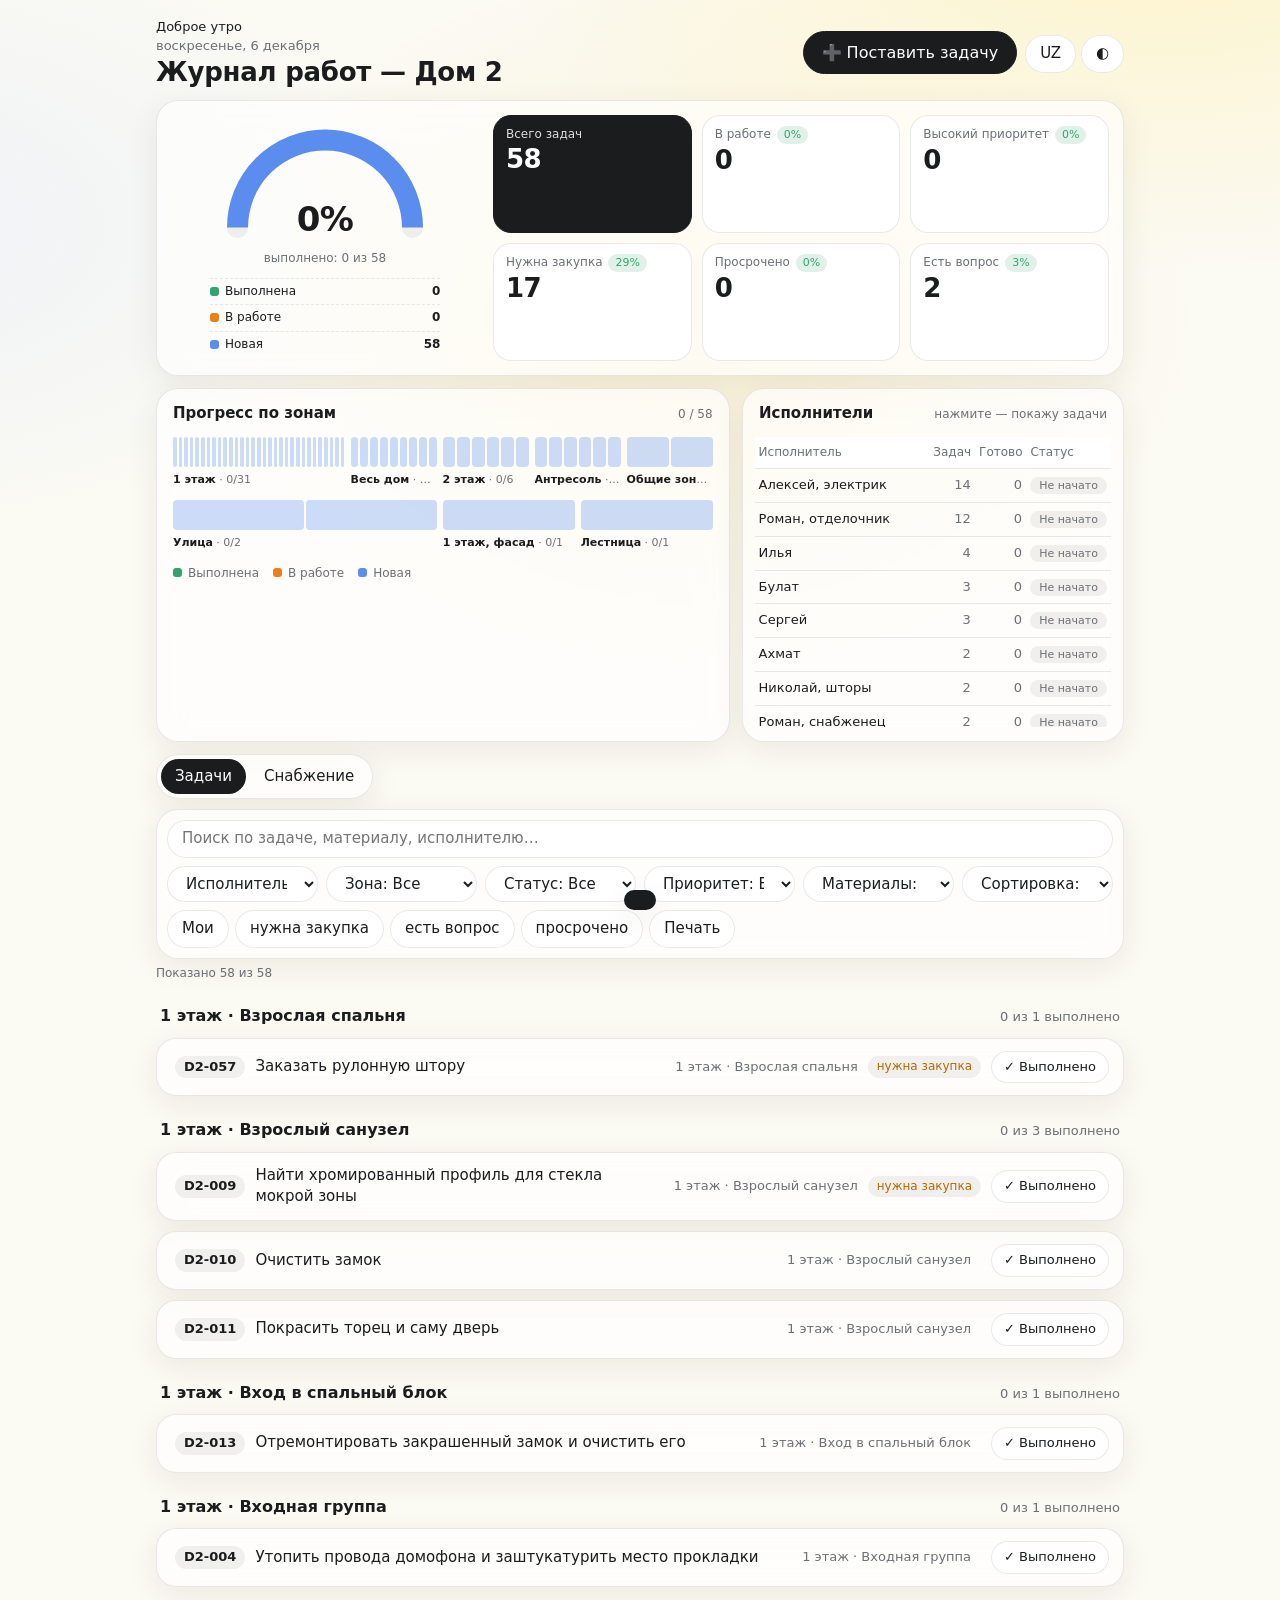
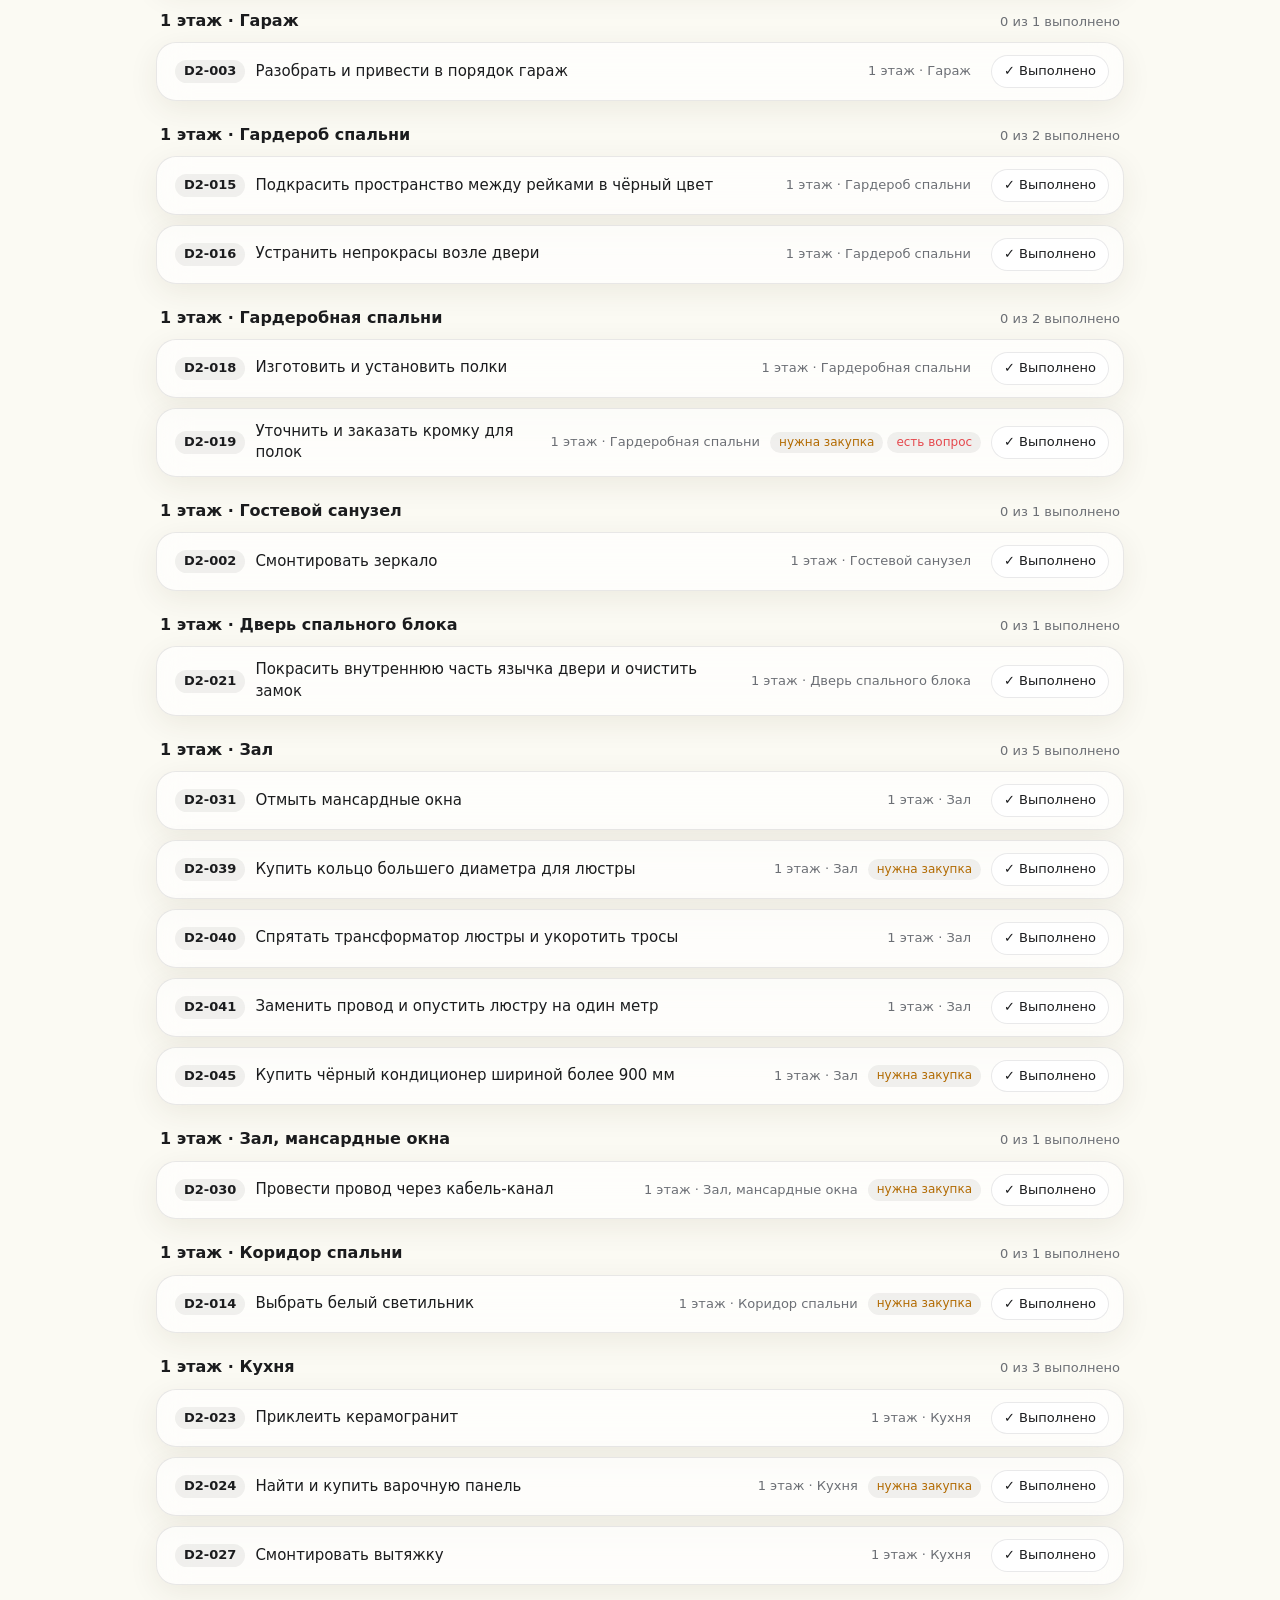
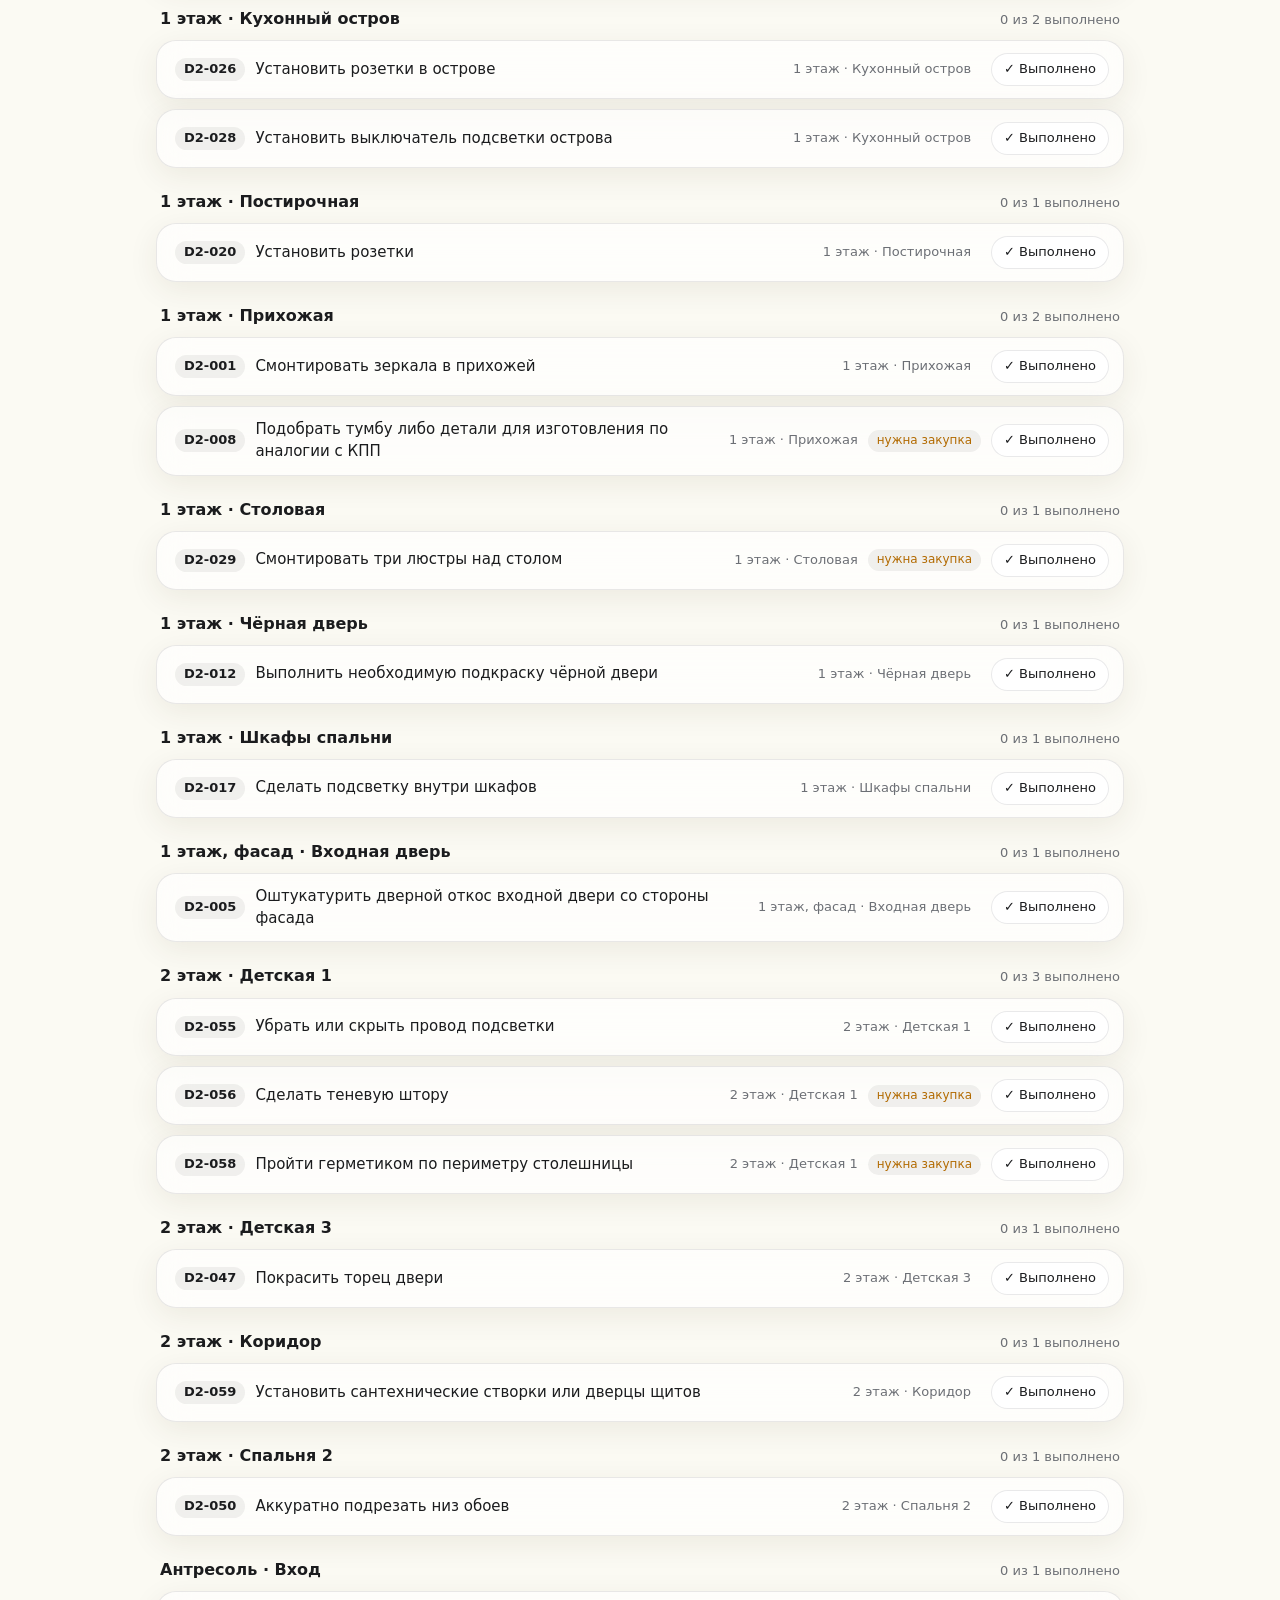
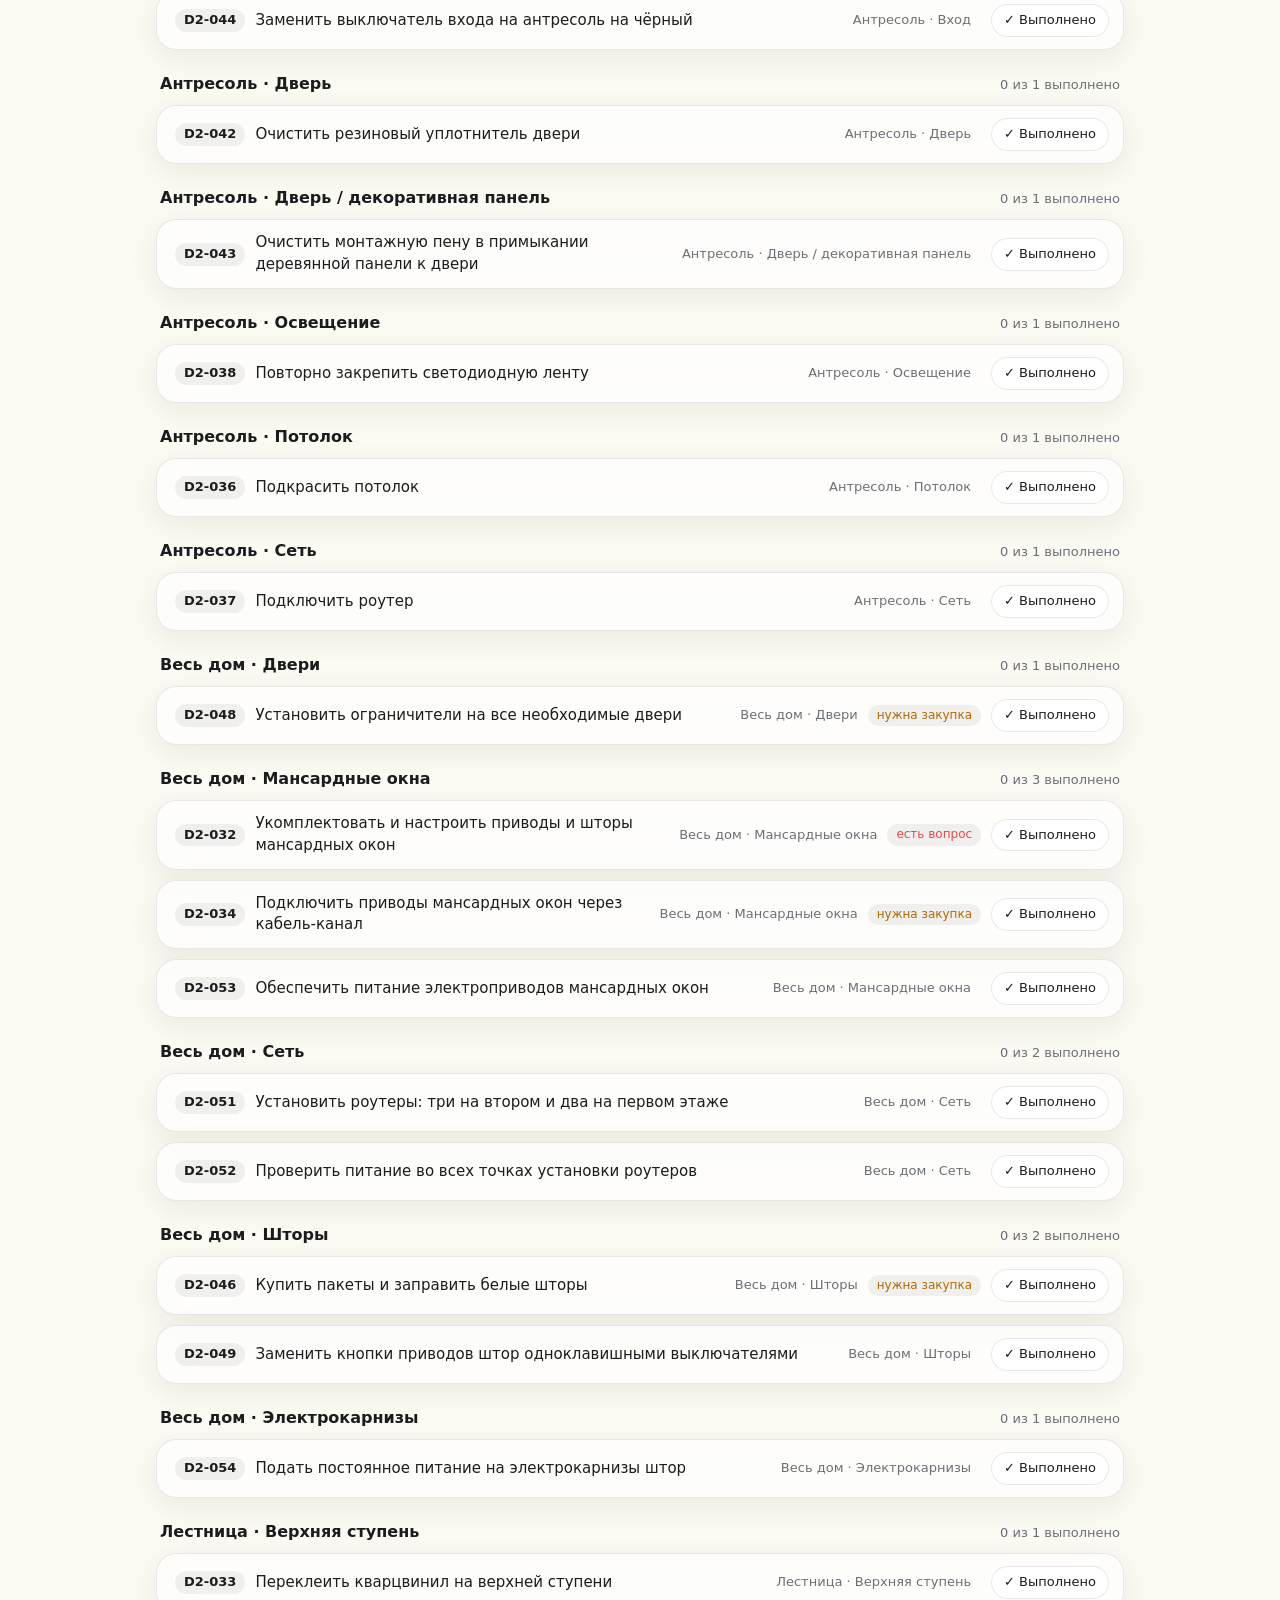
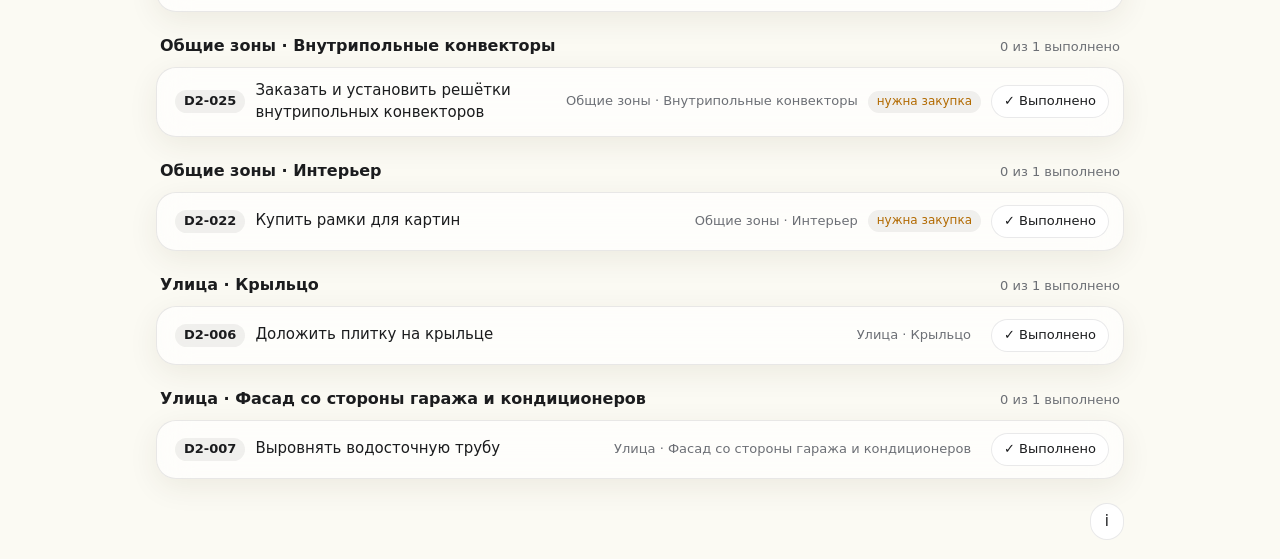
==== house2/deploy/index.html @ ba1fdc54 "HANDOFF: проверка сервера — publish-таймер не установлен, status.json 404 Co-Authored-By: Claude Opu" ====
<!doctype html>
<html lang="ru">
<head>
<meta charset="utf-8">
<meta name="viewport" content="width=device-width,initial-scale=1">
<title>Журнал работ — Дом 2</title>
<style>
:root{--bg1:#fbfaf3;--bg2:#fdf3c8;--bg3:#eef2f7;--card:rgba(255,255,255,.62);--solid:#fff;--tx:#1b1c1e;--mut:#6c6f75;--bd:rgba(20,20,30,.09);--y:#f6c945;--ac:#1b1c1e;--onac:#fff;--hi:#e5484d;--mid:#e59a00;--low:#30a46c;--ok:#30a46c;--bad:#e5484d;--warn:#b26a00;--chip:rgba(20,20,30,.06);--or:#e8811a;--bl:#5b8def;--sh:0 8px 30px rgba(60,50,10,.08)}
@media(prefers-color-scheme:dark){:root:not([data-theme=light]){--bg1:#131417;--bg2:#2b2510;--bg3:#141a22;--card:rgba(34,36,40,.62);--solid:#1f2124;--tx:#eceef0;--mut:#9aa0a6;--bd:rgba(255,255,255,.09);--ac:#f6c945;--onac:#1b1c1e;--warn:#f0b04a;--chip:rgba(255,255,255,.07);--sh:0 8px 30px rgba(0,0,0,.35)}}
:root[data-theme=dark]{--bg1:#131417;--bg2:#2b2510;--bg3:#141a22;--card:rgba(34,36,40,.62);--solid:#1f2124;--tx:#eceef0;--mut:#9aa0a6;--bd:rgba(255,255,255,.09);--ac:#f6c945;--onac:#1b1c1e;--warn:#f0b04a;--chip:rgba(255,255,255,.07);--sh:0 8px 30px rgba(0,0,0,.35)}
*{box-sizing:border-box}
body{margin:0;min-height:100vh;color:var(--tx);font:15px/1.45 system-ui,-apple-system,"Segoe UI",sans-serif;background:radial-gradient(1100px 600px at 90% -10%,var(--bg2),transparent 60%),radial-gradient(900px 520px at -10% 25%,var(--bg3),transparent 60%),var(--bg1);background-attachment:fixed}
.w{max-width:1000px;margin:0 auto;padding:14px 16px 70px}
.g{background:var(--card);border:1px solid var(--bd);border-radius:22px;box-shadow:var(--sh);-webkit-backdrop-filter:blur(16px);backdrop-filter:blur(16px)}
header{display:flex;gap:10px;align-items:center;flex-wrap:wrap;justify-content:space-between;margin:4px 0 12px}
#hi{color:var(--mut);font-size:13px}#hi b{display:block;color:var(--tx);font-size:13px;font-weight:500}
h1{font-size:26px;line-height:1.15;margin:2px 0 0;letter-spacing:-.01em}
button,select,input,textarea{font:inherit;color:var(--tx);background:var(--solid);border:1px solid var(--bd);border-radius:99px;padding:7px 14px}
textarea{border-radius:14px;resize:vertical}
button{cursor:pointer;transition:background .15s,transform .1s}button:active{transform:scale(.97)}
button.on{background:var(--ac);color:var(--onac);border-color:var(--ac)}
:focus-visible{outline:2px solid var(--y);outline-offset:2px}
.sum{display:grid;grid-template-columns:minmax(200px,1fr) 2fr;gap:14px;padding:14px;margin:0 0 12px}
.gauge{display:flex;flex-direction:column;align-items:center;justify-content:center;text-align:center;position:relative;padding:4px 0}
.gauge svg{width:100%;max-width:210px}.gauge path{fill:none;stroke-width:12;stroke-linecap:round}
.gb{stroke:var(--chip)}.gf{stroke:var(--y);transition:stroke-dasharray .5s}
.gauge b{font-size:34px;margin-top:-46px;letter-spacing:-.02em}.gauge span{color:var(--mut);font-size:12px;margin-top:6px}
.tiles{display:grid;grid-template-columns:repeat(3,1fr);gap:10px}
.kpi{text-align:left;border-radius:18px;padding:10px 12px;background:var(--solid);display:flex;flex-direction:column;gap:2px;min-height:86px}
.kpi b{font-size:26px;line-height:1.1;letter-spacing:-.02em}.kpi span{color:var(--mut);font-size:12px}
.kpi.on span{color:inherit;opacity:.8}
.mb{display:block;height:5px;border-radius:99px;background:var(--chip);margin-top:auto;overflow:hidden}.mb i{display:block;height:100%;background:var(--y);border-radius:99px}
.tabs{display:inline-flex;gap:4px;padding:4px;margin:0 0 10px;border-radius:99px}.tabs button{border:0;background:transparent}.tabs button.on{background:var(--ac)}
.stk{position:sticky;top:6px;z-index:5;padding:10px;margin-bottom:6px}
.fl{display:grid;grid-template-columns:repeat(auto-fit,minmax(150px,1fr));gap:8px}
.fl input{grid-column:1/-1}
#chips{display:flex;flex-wrap:wrap;gap:6px;margin-top:8px}
.c{position:relative;overflow:hidden;margin:10px 0;border-radius:20px}
.c::before{content:"";position:absolute;left:0;top:0;bottom:0;width:5px;background:transparent}
.c.p-high::before{background:var(--hi)}.c.p-mid::before{background:var(--mid)}.c.p-low::before{background:var(--low)}
.c>summary{list-style:none;cursor:pointer;padding:12px 14px 12px 18px;display:flex;gap:6px 10px;flex-wrap:wrap;align-items:center}
.c>summary::-webkit-details-marker{display:none}
.id{font-weight:700;font-size:13px;background:var(--chip);border-radius:99px;padding:2px 9px}
.t{flex:1 1 240px;font-weight:500}.z{color:var(--mut);font-size:13px}
.bs{display:flex;flex-wrap:wrap;gap:4px}
.b{font-size:12px;padding:2px 9px;border-radius:99px;background:var(--chip);white-space:nowrap}
.b.buy{color:var(--warn)}.b.q{color:var(--bad)}.b.late{background:var(--bad);color:#fff}.b.done{color:var(--ok)}
.b.pr.p-high{background:var(--hi);color:#fff}.b.pr.p-mid{background:var(--mid);color:#fff}.b.pr.p-low{background:var(--low);color:#fff}
.b.s1{background:rgba(246,201,69,.35)}.b.s2{background:var(--ok);color:#fff}.b.ed{color:var(--mut);font-style:italic}
.dn{margin-left:auto;font-size:13px;padding:6px 12px;white-space:nowrap}
.dn.on{background:var(--ok);border-color:var(--ok);color:#fff}
.c.s-done{opacity:.72}.c.s-done .t{text-decoration:line-through;text-decoration-color:var(--mut)}
.c.s-late:not(.p-high)::before{background:var(--bad)}
.bd{padding:6px 16px 14px 18px;border-top:1px solid var(--bd);display:grid;grid-template-columns:repeat(auto-fit,minmax(200px,1fr));gap:10px 16px}
.bd dl{margin:0;display:grid;grid-template-columns:repeat(auto-fit,minmax(200px,1fr));gap:4px 16px}
.bd dt{color:var(--mut);font-size:12px}.bd dd{margin:0 0 4px}
.wide{grid-column:1/-1}
.pills{display:flex;flex-wrap:wrap;gap:6px;margin-top:4px}
.pp{min-height:38px;padding:6px 14px}
.pp.on.p-high{background:var(--hi);border-color:var(--hi);color:#fff}.pp.on.p-mid{background:var(--mid);border-color:var(--mid);color:#fff}.pp.on.p-low{background:var(--low);border-color:var(--low);color:#fff}
.pp.p-high:not(.on){color:var(--hi)}.pp.p-mid:not(.on){color:var(--mid)}.pp.p-low:not(.on){color:var(--low)}
.acts{display:flex;flex-wrap:wrap;gap:8px}.acts button{min-height:40px}
.note{font-size:12px;color:var(--mut);margin:6px 0}
.note.pend{background:#fff3c4;color:#5c4400;border:1px solid #e6c34a;border-radius:12px;padding:6px 10px;font-size:13px}
.gh{display:flex;justify-content:space-between;align-items:baseline;margin:22px 4px 4px;font-weight:600;font-size:16px}
.gh span{color:var(--mut);font-size:13px;font-weight:400}
#v2{padding:14px}
table{width:100%;border-collapse:collapse}td,th{padding:8px 6px;border-bottom:1px solid var(--bd);text-align:left;vertical-align:top}
.cp{width:100%;min-height:44px;margin:8px 0;background:var(--ac);color:var(--onac);border-color:var(--ac)}
.hid{display:none!important}
#foot{display:none}#foot.show{display:block}.info{float:right;margin-top:14px}
dialog{border:1px solid var(--bd);border-radius:24px;padding:0;width:min(720px,94vw);max-height:90vh;background:var(--solid);color:var(--tx);box-shadow:0 20px 60px rgba(0,0,0,.25)}
dialog::backdrop{background:rgba(20,20,10,.35);-webkit-backdrop-filter:blur(4px);backdrop-filter:blur(4px)}
dialog form{display:flex;flex-direction:column;max-height:90vh}
dialog h2{margin:0;padding:16px 20px 8px;font-size:18px}
.mf{display:grid;grid-template-columns:repeat(auto-fit,minmax(220px,1fr));gap:12px 14px;padding:8px 20px;overflow:auto}
.ff{display:flex;flex-direction:column;gap:4px}.ff label,.ff .lb{font-size:12px;color:var(--mut)}
.ff input:not([type=checkbox]),.ff select,.ff textarea{width:100%;border-radius:12px}
.ff .cbx{display:flex;gap:8px;align-items:center;font-size:15px;color:var(--tx);min-height:40px}
.ff input[type=checkbox]{width:20px;height:20px}
.rs{align-self:flex-start;font-size:12px;padding:2px 10px;color:var(--mut)}
.ma{display:flex;gap:8px;justify-content:flex-end;padding:12px 20px 16px;border-top:1px solid var(--bd)}
.pri{background:var(--ac);color:var(--onac);border-color:var(--ac)}
#toast{position:fixed;left:50%;bottom:18px;transform:translate(-50%,140%);display:flex;gap:12px;align-items:center;background:var(--ac);color:var(--onac);padding:10px 16px;border-radius:99px;box-shadow:var(--sh);transition:transform .25s;z-index:20;max-width:92vw}
#toast.show{transform:translate(-50%,0)}#toast button{background:transparent;color:inherit;border-color:currentColor;padding:4px 12px}
@media(max-width:700px){.sum{grid-template-columns:1fr}.tiles{grid-template-columns:repeat(2,1fr)}}
@media(max-width:600px){button,select,input{min-height:44px;font-size:16px}textarea{font-size:16px}h1{font-size:22px}.c>summary{padding:12px 12px 12px 16px}.dn{margin-left:0}}
@media print{.row2,.stk,#chips,.tabs,#th,#lang,.dn,.acts,.pills,#info,dialog,#toast{display:none!important}body{background:#fff;color:#000}.g{box-shadow:none;backdrop-filter:none;background:#fff}.c{break-inside:avoid}}

body{background:radial-gradient(1100px 600px at 90% -10%,var(--bg2),transparent 60%),radial-gradient(700px 500px at 55% 35%,rgba(246,201,69,.16),transparent 70%),radial-gradient(900px 520px at -10% 25%,var(--bg3),transparent 60%),var(--bg1);background-attachment:fixed}
.gauge path{stroke-linecap:butt}.gauge path.gb{stroke-linecap:round}
.gd{stroke:var(--ok)}.gw{stroke:var(--or)}.gn{stroke:var(--bl)}
.dot{display:inline-block;width:9px;height:9px;border-radius:3px;margin-right:6px;flex:none}.dot.gd{background:var(--ok)}.dot.gw{background:var(--or)}.dot.gn{background:var(--bl)}
.glg{list-style:none;margin:10px 0 0;padding:0;width:100%;max-width:230px;font-size:12px;text-align:left}.glg li{display:flex;align-items:center;padding:4px 0;border-top:1px dashed var(--bd)}.glg b{margin-left:auto;font-size:12px;margin-top:0}
.kh{display:flex;justify-content:space-between;align-items:center;gap:6px;color:var(--mut);font-size:12px}
.kpi.on .kh{color:inherit;opacity:.85}
.bdg{font-style:normal;font-size:11px;padding:1px 7px;border-radius:99px;background:rgba(48,164,108,.15);color:var(--ok);white-space:nowrap}
.kpi.on .bdg{background:rgba(255,255,255,.2);color:inherit}
.sp{display:flex;align-items:flex-end;gap:3px;height:26px;margin-top:auto}.sp i{flex:1;background:var(--tx);opacity:.75;border-radius:2px}.sp i.z0{opacity:.15}
.kpi.on .sp i{background:var(--onac)}
.row2{display:grid;grid-template-columns:3fr 2fr;gap:12px;margin:0 0 12px}
.pan{padding:14px 16px}
.ph{display:flex;justify-content:space-between;align-items:baseline;gap:8px;margin-bottom:12px}.ph b{font-size:15px}.ph span{color:var(--mut);font-size:12px}
.segs{display:flex;flex-wrap:wrap;gap:12px 6px}
.sg{flex:var(--n) 1 0;min-width:86px;display:flex;flex-direction:column;gap:5px}
.sb{display:flex;gap:2px;height:30px}.sb i{flex:1;border-radius:4px;background:var(--bl);opacity:.3}.sb i.k1{background:var(--or);opacity:1}.sb i.k2{background:var(--ok);opacity:1}
.sg span{font-size:11px;color:var(--mut);white-space:nowrap;overflow:hidden;text-overflow:ellipsis}.sg span b{color:var(--tx);font-weight:600}
.lgd{display:flex;flex-wrap:wrap;gap:6px 14px;margin-top:14px;font-size:12px;color:var(--mut);align-items:center}
.tw{max-height:290px;overflow:auto;margin:0 -4px}
#team td,#team th{padding:7px 4px;font-size:13px;vertical-align:middle}#team th{color:var(--mut);font-weight:500;font-size:12px;position:sticky;top:0;background:var(--solid)}
#team td.n{text-align:right;font-variant-numeric:tabular-nums;color:var(--mut)}
.lnk{border:0;background:none;padding:0;text-align:left;font-weight:500;border-radius:6px}.lnk:hover{text-decoration:underline}
.st{font-size:11px;padding:2px 9px;border-radius:99px;white-space:nowrap}.st.ok{background:rgba(48,164,108,.15);color:var(--ok)}.st.bad{background:rgba(229,72,77,.14);color:var(--bad)}.st.w{background:rgba(240,138,36,.16);color:var(--or)}.st.n{background:var(--chip);color:var(--mut)}
tr.sel td{background:rgba(246,201,69,.18)}
@media(max-width:800px){.row2{grid-template-columns:1fr}}
@media(max-width:600px){.lnk{min-height:0;font-size:14px}}
</style>
</head>
<body>
<div class="w">
<header><div><div id="hi"></div><h1 id="h1"></h1></div><div><button id="addTask" class="pri" style="font-size:16px;padding:9px 18px;margin-right:8px">➕ Поставить задачу</button><button id="lang"></button> <button id="th" aria-label="Тема">◐</button></div></header>
<section class="sum g" id="sum"></section>
<div class="row2"><section class="g pan" id="prog"></section><section class="g pan" id="team"></section></div>
<div class="tabs g"><button id="t1" class="on"></button><button id="t2"></button></div>
<div id="v1">
 <div class="stk g"><div class="fl">
  <input id="q" type="search">
  <select id="fe"></select><select id="fz"></select><select id="fs"></select><select id="fp"></select><select id="fm"></select>
  <select id="so"></select>
 </div>
 <div id="chips"></div></div>
 <div id="list"></div>
</div>
<div id="v2" class="g hid"><div class="note" id="sn"></div><button class="cp" id="cp"></button><table id="buy"></table></div>
<button class="info" id="info" aria-label="i">i</button><p class="note" id="foot"></p>
</div>
<dialog id="dlg"><form id="ef"><h2 id="mt"></h2><div class="mf" id="mf"></div><div class="ma"><button type="button" id="mc"></button><button type="submit" id="ms" class="pri"></button></div></form></dialog>
<dialog id="newTaskDlg"><form id="ntf"><h2>Новая задача</h2><div class="mf" style="grid-template-columns:1fr"><div class="ff"><label>Опишите задачу текстом или голосом</label><textarea id="taskInput" rows="5" placeholder="Например: Смонтировать зеркала в прихожей первого этажа, исполнитель Сергей, высокий приоритет"></textarea><div style="display:flex;gap:8px;margin-top:6px"><button type="button" id="voiceBtn" style="background:var(--ac);color:var(--onac);border-color:var(--ac)">🎤 Голосовой ввод</button><span id="voiceStatus" style="font-size:12px;color:var(--mut);align-self:center"></span></div></div></div><div class="ma"><button type="button" id="ntCancel">Отмена</button><button type="submit" class="pri">Создать задачу</button></div></form></dialog>
<div id="toast" role="status" aria-live="polite"></div>
<script>window.TASKS=[{"task_id": "D2-001", "object": "Дом 2", "floor_zone": "1 этаж", "room": "Прихожая", "category": "Зеркала", "task": "Смонтировать зеркала в прихожей", "task_type": "Монтаж", "responsible": "Сергей", "executor": "Сергей + подсобники", "materials_status": "Всё есть", "purchase_required": "False", "purchase_item_or_action": "", "status": "Новая", "priority": "", "deadline": "", "comment": "", "pending": false, "uz": {"zone": "1-qavat — Daxliz", "work": "Daxlizdagi ko‘zgularni o‘rnatish", "materials": "Bor"}}, {"task_id": "D2-002", "object": "Дом 2", "floor_zone": "1 этаж", "room": "Гостевой санузел", "category": "Зеркала", "task": "Смонтировать зеркало", "task_type": "Монтаж", "responsible": "Сергей", "executor": "Сергей + подсобники", "materials_status": "Всё есть", "purchase_required": "False", "purchase_item_or_action": "", "status": "Новая", "priority": "", "deadline": "", "comment": "", "pending": false, "uz": {"zone": "1-qavat — Mehmonlar sanuzeli", "work": "Ko‘zguni o‘rnatish", "materials": "Bor"}}, {"task_id": "D2-003", "object": "Дом 2", "floor_zone": "1 этаж", "room": "Гараж", "category": "Организация", "task": "Разобрать и привести в порядок гараж", "task_type": "Работа", "responsible": "Илья", "executor": "Разнорабочие", "materials_status": "Всё есть", "purchase_required": "False", "purchase_item_or_action": "", "status": "Новая", "priority": "", "deadline": "", "comment": "", "pending": false, "uz": {"zone": "1-qavat — Garaj", "work": "Garajni bo‘shatib, tartibga keltirish", "materials": "Bor"}}, {"task_id": "D2-004", "object": "Дом 2", "floor_zone": "1 этаж", "room": "Входная группа", "category": "Электрика / отделка", "task": "Утопить провода домофона и заштукатурить место прокладки", "task_type": "Работа", "responsible": "Ахмат", "executor": "Ахмат", "materials_status": "Всё есть", "purchase_required": "False", "purchase_item_or_action": "", "status": "Новая", "priority": "", "deadline": "", "comment": "", "pending": false, "uz": {"zone": "1-qavat — Kirish qismi", "work": "Domofon simlarini devorga botirib, sim o‘tgan joyni suvoqlash", "materials": "Bor"}}, {"task_id": "D2-005", "object": "Дом 2", "floor_zone": "1 этаж, фасад", "room": "Входная дверь", "category": "Отделка", "task": "Оштукатурить дверной откос входной двери со стороны фасада", "task_type": "Работа", "responsible": "Ахмат", "executor": "Ахмат", "materials_status": "Всё есть", "purchase_required": "False", "purchase_item_or_action": "", "status": "Новая", "priority": "", "deadline": "", "comment": "", "pending": false, "uz": {"zone": "1-qavat, fasad — Kirish eshigi", "work": "Kirish eshigining fasad tomondagi otkosini suvoqlash", "materials": "Bor"}}, {"task_id": "D2-006", "object": "Дом 2", "floor_zone": "Улица", "room": "Крыльцо", "category": "Плитка", "task": "Доложить плитку на крыльце", "task_type": "Работа", "responsible": "Эдик", "executor": "Эдик (Боря)", "materials_status": "Плитка и материалы есть", "purchase_required": "False", "purchase_item_or_action": "", "status": "Новая", "priority": "", "deadline": "", "comment": "", "pending": false, "uz": {"zone": "Tashqi hudud — Kirish ayvoni", "work": "Kirish ayvonidagi yetishmayotgan plitkalarni yotqizish", "materials": "Bor"}}, {"task_id": "D2-007", "object": "Дом 2", "floor_zone": "Улица", "room": "Фасад со стороны гаража и кондиционеров", "category": "Водосток", "task": "Выровнять водосточную трубу", "task_type": "Работа", "responsible": "Эдик", "executor": "Хасан", "materials_status": "Всё есть", "purchase_required": "False", "purchase_item_or_action": "", "status": "Новая", "priority": "", "deadline": "", "comment": "", "pending": false, "uz": {"zone": "Tashqi hudud — Garaj va konditsionerlar tomondagi fasad", "work": "Suv oqizish quvurini to‘g‘rilash", "materials": "Bor"}}, {"task_id": "D2-008", "object": "Дом 2", "floor_zone": "1 этаж", "room": "Прихожая", "category": "Мебель", "task": "Подобрать тумбу либо детали для изготовления по аналогии с КПП", "task_type": "Подбор / закупка", "responsible": "Андрей", "executor": "Илья", "materials_status": "Нет", "purchase_required": "True", "purchase_item_or_action": "Тумба или детали для изготовления", "status": "Новая", "priority": "", "deadline": "", "comment": "", "pending": false, "uz": {"zone": "1-qavat — Daxliz", "work": "КПП dagi namunaga o‘xshash tumba yoki uni tayyorlash uchun detallarni tanlash", "materials": "Yo‘q — sotib olish kerak: Tumba yoki uni yasash uchun qismlar"}}, {"task_id": "D2-009", "object": "Дом 2", "floor_zone": "1 этаж", "room": "Взрослый санузел", "category": "Комплектующие", "task": "Найти хромированный профиль для стекла мокрой зоны", "task_type": "Закупка", "responsible": "Илья", "executor": "Сергей", "materials_status": "Нет", "purchase_required": "True", "purchase_item_or_action": "Хромированный профиль", "status": "Новая", "priority": "", "deadline": "", "comment": "", "pending": false, "uz": {"zone": "1-qavat — Kattalar sanuzeli", "work": "Nam zonadagi shisha uchun xromlangan profilni topish", "materials": "Yo‘q — sotib olish kerak: Xromlangan profil"}}, {"task_id": "D2-010", "object": "Дом 2", "floor_zone": "1 этаж", "room": "Взрослый санузел", "category": "Двери", "task": "Очистить замок", "task_type": "Работа", "responsible": "Роман, отделочник", "executor": "Роман, отделочник", "materials_status": "Всё есть", "purchase_required": "False", "purchase_item_or_action": "", "status": "Новая", "priority": "", "deadline": "", "comment": "", "pending": false, "uz": {"zone": "1-qavat — Kattalar sanuzeli", "work": "Qulfni tozalash", "materials": "Bor"}}, {"task_id": "D2-011", "object": "Дом 2", "floor_zone": "1 этаж", "room": "Взрослый санузел", "category": "Двери / покраска", "task": "Покрасить торец и саму дверь", "task_type": "Работа", "responsible": "Роман, отделочник", "executor": "Роман, отделочник", "materials_status": "Всё есть", "purchase_required": "False", "purchase_item_or_action": "", "status": "Новая", "priority": "", "deadline": "", "comment": "", "pending": false, "uz": {"zone": "1-qavat — Kattalar sanuzeli", "work": "Eshikning yon qirrasi va eshikning o‘zini bo‘yash", "materials": "Bor"}}, {"task_id": "D2-012", "object": "Дом 2", "floor_zone": "1 этаж", "room": "Чёрная дверь", "category": "Двери / покраска", "task": "Выполнить необходимую подкраску чёрной двери", "task_type": "Работа", "responsible": "Роман, отделочник", "executor": "Роман, отделочник", "materials_status": "Всё есть", "purchase_required": "False", "purchase_item_or_action": "", "status": "Новая", "priority": "", "deadline": "", "comment": "", "pending": false, "uz": {"zone": "1-qavat — Qora eshik", "work": "Qora eshikdagi bo‘yalmay qolgan joylarni bo‘yab chiqish", "materials": "Bor"}}, {"task_id": "D2-013", "object": "Дом 2", "floor_zone": "1 этаж", "room": "Вход в спальный блок", "category": "Двери", "task": "Отремонтировать закрашенный замок и очистить его", "task_type": "Ремонт", "responsible": "Роман, отделочник", "executor": "Роман, отделочник", "materials_status": "Всё есть", "purchase_required": "False", "purchase_item_or_action": "", "status": "Новая", "priority": "", "deadline": "", "comment": "", "pending": false, "uz": {"zone": "1-qavat — Yotoqxona blokiga kirish", "work": "Bo‘yoq bilan qotib qolgan qulfni ta’mirlab, tozalash", "materials": "Bor"}}, {"task_id": "D2-014", "object": "Дом 2", "floor_zone": "1 этаж", "room": "Коридор спальни", "category": "Свет", "task": "Выбрать белый светильник", "task_type": "Закупка", "responsible": "Илья", "executor": "Илья", "materials_status": "Нет", "purchase_required": "True", "purchase_item_or_action": "Белый светильник", "status": "Новая", "priority": "", "deadline": "", "comment": "", "pending": false, "uz": {"zone": "1-qavat — Yotoqxona yo‘lagi", "work": "Oq yoritgichni tanlash", "materials": "Yo‘q — sotib olish kerak: Oq yoritgich"}}, {"task_id": "D2-015", "object": "Дом 2", "floor_zone": "1 этаж", "room": "Гардероб спальни", "category": "Покраска", "task": "Подкрасить пространство между рейками в чёрный цвет", "task_type": "Работа", "responsible": "Роман, отделочник", "executor": "Роман, отделочник", "materials_status": "Всё есть", "purchase_required": "False", "purchase_item_or_action": "", "status": "Новая", "priority": "", "deadline": "", "comment": "", "pending": false, "uz": {"zone": "1-qavat — Yotoqxona garderobi", "work": "Reykalar orasidagi joyni qora rangda bo‘yab chiqish", "materials": "Bor"}}, {"task_id": "D2-016", "object": "Дом 2", "floor_zone": "1 этаж", "room": "Гардероб спальни", "category": "Покраска", "task": "Устранить непрокрасы возле двери", "task_type": "Работа", "responsible": "Роман, отделочник", "executor": "Роман, отделочник", "materials_status": "Всё есть", "purchase_required": "False", "purchase_item_or_action": "", "status": "Новая", "priority": "", "deadline": "", "comment": "", "pending": false, "uz": {"zone": "1-qavat — Yotoqxona garderobi", "work": "Eshik yonidagi bo‘yalmay qolgan joylarni tuzatish", "materials": "Bor"}}, {"task_id": "D2-017", "object": "Дом 2", "floor_zone": "1 этаж", "room": "Шкафы спальни", "category": "Электрика / свет", "task": "Сделать подсветку внутри шкафов", "task_type": "Монтаж", "responsible": "Илья", "executor": "Степан или Алексей", "materials_status": "Всё есть", "purchase_required": "False", "purchase_item_or_action": "", "status": "Новая", "priority": "", "deadline": "", "comment": "", "pending": false, "uz": {"zone": "1-qavat — Yotoqxona shkaflari", "work": "Shkaflar ichiga yoritish o‘rnatish", "materials": "Bor"}}, {"task_id": "D2-018", "object": "Дом 2", "floor_zone": "1 этаж", "room": "Гардеробная спальни", "category": "Мебель", "task": "Изготовить и установить полки", "task_type": "Работа", "responsible": "Илья", "executor": "Степан или Сергей", "materials_status": "Всё есть", "purchase_required": "False", "purchase_item_or_action": "", "status": "Новая", "priority": "", "deadline": "", "comment": "", "pending": false, "uz": {"zone": "1-qavat — Yotoqxona kiyinish xonasi", "work": "Tokchalarni tayyorlab, o‘rnatish", "materials": "Bor"}}, {"task_id": "D2-019", "object": "Дом 2", "floor_zone": "1 этаж", "room": "Гардеробная спальни", "category": "Мебель", "task": "Уточнить и заказать кромку для полок", "task_type": "Закупка", "responsible": "Илья", "executor": "Степан или Сергей", "materials_status": "Требуется уточнение", "purchase_required": "True", "purchase_item_or_action": "Кромка для полок", "status": "Новая", "priority": "", "deadline": "", "comment": "", "pending": false, "uz": {"zone": "1-qavat — Yotoqxona kiyinish xonasi", "work": "Tokchalar uchun qirra lentasini (kromkani) aniqlashtirib, buyurtma qilish", "materials": "Yo‘q — aniqlashtirish kerak: Tokchalar uchun qirra lentasi (kromka)"}}, {"task_id": "D2-020", "object": "Дом 2", "floor_zone": "1 этаж", "room": "Постирочная", "category": "Электрика", "task": "Установить розетки", "task_type": "Монтаж", "responsible": "Алексей", "executor": "Алексей, электрик", "materials_status": "Розетки есть", "purchase_required": "False", "purchase_item_or_action": "", "status": "Новая", "priority": "", "deadline": "", "comment": "", "pending": false, "uz": {"zone": "1-qavat — Kir yuvish xonasi", "work": "Rozetkalarni o‘rnatish", "materials": "Bor"}}, {"task_id": "D2-021", "object": "Дом 2", "floor_zone": "1 этаж", "room": "Дверь спального блока", "category": "Двери", "task": "Покрасить внутреннюю часть язычка двери и очистить замок", "task_type": "Работа", "responsible": "Роман, отделочник", "executor": "Роман, отделочник + разнорабочие", "materials_status": "Всё есть", "purchase_required": "False", "purchase_item_or_action": "", "status": "Новая", "priority": "", "deadline": "", "comment": "", "pending": false, "uz": {"zone": "1-qavat — Yotoqxona bloki eshigi", "work": "Eshik qulfi tilchasining ichki qismini bo‘yab, qulfni tozalash", "materials": "Bor"}}, {"task_id": "D2-022", "object": "Дом 2", "floor_zone": "Общие зоны", "room": "Интерьер", "category": "Декор", "task": "Купить рамки для картин", "task_type": "Закупка", "responsible": "Андрей", "executor": "Андрей", "materials_status": "Нет", "purchase_required": "True", "purchase_item_or_action": "Рамки для картин", "status": "Новая", "priority": "", "deadline": "", "comment": "", "pending": false, "uz": {"zone": "Umumiy joylar — Interyer", "work": "Rasmlar uchun ramkalar sotib olish", "materials": "Yo‘q — sotib olish kerak: Rasmlar uchun ramkalar"}}, {"task_id": "D2-023", "object": "Дом 2", "floor_zone": "1 этаж", "room": "Кухня", "category": "Керамогранит", "task": "Приклеить керамогранит", "task_type": "Работа", "responsible": "Роман, отделочник", "executor": "Роман, отделочник", "materials_status": "Всё есть", "purchase_required": "False", "purchase_item_or_action": "", "status": "Новая", "priority": "", "deadline": "", "comment": "", "pending": false, "uz": {"zone": "1-qavat — Oshxona", "work": "Keramogranitni yopishtirish", "materials": "Bor"}}, {"task_id": "D2-024", "object": "Дом 2", "floor_zone": "1 этаж", "room": "Кухня", "category": "Техника", "task": "Найти и купить варочную панель", "task_type": "Закупка", "responsible": "Илья", "executor": "Илья", "materials_status": "Нет", "purchase_required": "True", "purchase_item_or_action": "Варочная панель", "status": "Новая", "priority": "", "deadline": "", "comment": "", "pending": false, "uz": {"zone": "1-qavat — Oshxona", "work": "Pishirish panelini topib, sotib olish", "materials": "Yo‘q — sotib olish kerak: Pishirish paneli"}}, {"task_id": "D2-025", "object": "Дом 2", "floor_zone": "Общие зоны", "room": "Внутрипольные конвекторы", "category": "Отопление", "task": "Заказать и установить решётки внутрипольных конвекторов", "task_type": "Комплектация", "responsible": "Андрей", "executor": "Роман, снабженец", "materials_status": "Счёт есть", "purchase_required": "True", "purchase_item_or_action": "Оплатить счёт и заказать решётки", "status": "Новая", "priority": "", "deadline": "", "comment": "Монтаж решёток тоже Роман, снабженец (решение Ильи)", "pending": false, "uz": {"zone": "Umumiy joylar — Pol ichidagi konvektorlar", "work": "Pol ichidagi konvektorlar uchun panjaralarni buyurtma qilib, o‘rnatish", "materials": "Yo‘q — hisobni to‘lash va panjaralarni buyurtma qilish"}}, {"task_id": "D2-026", "object": "Дом 2", "floor_zone": "1 этаж", "room": "Кухонный остров", "category": "Электрика", "task": "Установить розетки в острове", "task_type": "Монтаж", "responsible": "Алексей", "executor": "Алексей, электрик", "materials_status": "Розетки есть", "purchase_required": "False", "purchase_item_or_action": "", "status": "Новая", "priority": "", "deadline": "", "comment": "", "pending": false, "uz": {"zone": "1-qavat — Oshxona oroli", "work": "Oshxona oroliga rozetkalar o‘rnatish", "materials": "Bor"}}, {"task_id": "D2-027", "object": "Дом 2", "floor_zone": "1 этаж", "room": "Кухня", "category": "Вентиляция", "task": "Смонтировать вытяжку", "task_type": "Монтаж", "responsible": "Сергей", "executor": "Сергей", "materials_status": "Вытяжка есть", "purchase_required": "False", "purchase_item_or_action": "", "status": "Новая", "priority": "", "deadline": "", "comment": "", "pending": false, "uz": {"zone": "1-qavat — Oshxona", "work": "Vityajkani o‘rnatish", "materials": "Bor"}}, {"task_id": "D2-028", "object": "Дом 2", "floor_zone": "1 этаж", "room": "Кухонный остров", "category": "Электрика", "task": "Установить выключатель подсветки острова", "task_type": "Монтаж", "responsible": "Алексей", "executor": "Алексей, электрик", "materials_status": "Всё есть", "purchase_required": "False", "purchase_item_or_action": "", "status": "Новая", "priority": "", "deadline": "", "comment": "", "pending": false, "uz": {"zone": "1-qavat — Oshxona oroli", "work": "Oshxona oroli yoritgichi uchun o‘chirgich o‘rnatish", "materials": "Bor"}}, {"task_id": "D2-029", "object": "Дом 2", "floor_zone": "1 этаж", "room": "Столовая", "category": "Свет", "task": "Смонтировать три люстры над столом", "task_type": "Монтаж", "responsible": "Алексей", "executor": "Алексей, электрик", "materials_status": "Нет", "purchase_required": "True", "purchase_item_or_action": "Три люстры", "status": "Новая", "priority": "", "deadline": "", "comment": "", "pending": false, "uz": {"zone": "1-qavat — Ovqatlanish xonasi", "work": "Stol ustiga uchta qandil o‘rnatish", "materials": "Yo‘q — sotib olish kerak: Uchta qandil"}}, {"task_id": "D2-030", "object": "Дом 2", "floor_zone": "1 этаж", "room": "Зал, мансардные окна", "category": "Электрика", "task": "Провести провод через кабель-канал", "task_type": "Монтаж", "responsible": "Илья", "executor": "Алексей, электрик", "materials_status": "Кабель-канал не куплен", "purchase_required": "True", "purchase_item_or_action": "Кабель-канал", "status": "Новая", "priority": "", "deadline": "", "comment": "Провод пока не обрезать", "pending": false, "uz": {"zone": "1-qavat — Zal, mansard oynalari", "work": "Simni kabel-kanal orqali o‘tkazish", "materials": "Yo‘q — sotib olish kerak: Kabel-kanal"}}, {"task_id": "D2-031", "object": "Дом 2", "floor_zone": "1 этаж", "room": "Зал", "category": "Уборка", "task": "Отмыть мансардные окна", "task_type": "Работа", "responsible": "Илья", "executor": "Женя, кровельщик", "materials_status": "Всё есть", "purchase_required": "False", "purchase_item_or_action": "", "status": "Новая", "priority": "", "deadline": "", "comment": "", "pending": false, "uz": {"zone": "1-qavat — Zal", "work": "Mansard oynalarini yuvib tozalash", "materials": "Bor"}}, {"task_id": "D2-032", "object": "Дом 2", "floor_zone": "Весь дом", "room": "Мансардные окна", "category": "Автоматика", "task": "Укомплектовать и настроить приводы и шторы мансардных окон", "task_type": "Монтаж", "responsible": "Илья", "executor": "Николай", "materials_status": "После обхода", "purchase_required": "False", "purchase_item_or_action": "", "status": "Новая", "priority": "", "deadline": "", "comment": "Илья проводит обход и уточняет список по каждому окну", "pending": false, "uz": {"zone": "Butun uy — Mansard oynalari", "work": "Mansard oynalarining yuritmalari va pardalarini to‘liq jihozlab, sozlash", "materials": "Ko‘rikdan keyin aniqlashtirish kerak"}}, {"task_id": "D2-033", "object": "Дом 2", "floor_zone": "Лестница", "room": "Верхняя ступень", "category": "Напольное покрытие", "task": "Переклеить кварцвинил на верхней ступени", "task_type": "Ремонт", "responsible": "Роман, отделочник", "executor": "Роман, отделочник", "materials_status": "Всё есть", "purchase_required": "False", "purchase_item_or_action": "", "status": "Новая", "priority": "", "deadline": "", "comment": "", "pending": false, "uz": {"zone": "Zina — Yuqori zina pog‘onasi", "work": "Yuqori zina pog‘onasidagi kvarts-vinil qoplamani qayta yopishtirish", "materials": "Bor"}}, {"task_id": "D2-034", "object": "Дом 2", "floor_zone": "Весь дом", "room": "Мансардные окна", "category": "Электрика", "task": "Подключить приводы мансардных окон через кабель-канал", "task_type": "Монтаж", "responsible": "Илья", "executor": "Алексей, электрик", "materials_status": "Кабель-канал не куплен", "purchase_required": "True", "purchase_item_or_action": "Кабель-канал", "status": "Новая", "priority": "", "deadline": "", "comment": "Кабель-канал не куплен ни для одной задачи (см. D2-030)", "pending": false, "uz": {"zone": "Butun uy — Mansard oynalari", "work": "Mansard oynalari yuritmalarini kabel-kanal orqali ulash", "materials": "Bor"}}, {"task_id": "D2-036", "object": "Дом 2", "floor_zone": "Антресоль", "room": "Потолок", "category": "Покраска", "task": "Подкрасить потолок", "task_type": "Работа", "responsible": "Роман, отделочник", "executor": "Роман, отделочник", "materials_status": "Всё есть", "purchase_required": "False", "purchase_item_or_action": "", "status": "Новая", "priority": "", "deadline": "", "comment": "", "pending": false, "uz": {"zone": "Antresol — Shift", "work": "Shiftni qayta bo‘yash", "materials": "Bor"}}, {"task_id": "D2-037", "object": "Дом 2", "floor_zone": "Антресоль", "room": "Сеть", "category": "Слаботочка", "task": "Подключить роутер", "task_type": "Монтаж", "responsible": "Илья", "executor": "Булат", "materials_status": "Роутер куплен", "purchase_required": "False", "purchase_item_or_action": "", "status": "Новая", "priority": "", "deadline": "", "comment": "Проверить питание", "pending": false, "uz": {"zone": "Antresol — Tarmoq", "work": "Routerni ulash", "materials": "Yo‘q — sotib olish kerak: Router"}}, {"task_id": "D2-038", "object": "Дом 2", "floor_zone": "Антресоль", "room": "Освещение", "category": "LED", "task": "Повторно закрепить светодиодную ленту", "task_type": "Ремонт", "responsible": "Алексей", "executor": "Алексей, электрик", "materials_status": "Всё есть", "purchase_required": "False", "purchase_item_or_action": "", "status": "Новая", "priority": "", "deadline": "", "comment": "", "pending": false, "uz": {"zone": "Antresol — Yoritish", "work": "LED lentani qayta mahkamlash", "materials": "Bor"}}, {"task_id": "D2-039", "object": "Дом 2", "floor_zone": "1 этаж", "room": "Зал", "category": "Свет", "task": "Купить кольцо большего диаметра для люстры", "task_type": "Закупка", "responsible": "Алексей", "executor": "Роман, снабженец", "materials_status": "Нет", "purchase_required": "True", "purchase_item_or_action": "Кольцо для люстры", "status": "Новая", "priority": "", "deadline": "", "comment": "", "pending": false, "uz": {"zone": "1-qavat — Zal", "work": "Qandil uchun kattaroq diametrli halqa sotib olish", "materials": "Yo‘q — sotib olish kerak: Qandil uchun halqa"}}, {"task_id": "D2-040", "object": "Дом 2", "floor_zone": "1 этаж", "room": "Зал", "category": "Свет", "task": "Спрятать трансформатор люстры и укоротить тросы", "task_type": "Монтаж", "responsible": "Алексей", "executor": "Алексей, электрик", "materials_status": "Всё есть", "purchase_required": "False", "purchase_item_or_action": "", "status": "Новая", "priority": "", "deadline": "", "comment": "", "pending": false, "uz": {"zone": "1-qavat — Zal", "work": "Qandil transformatorini yashirib, troslarini qisqartirish", "materials": "Bor"}}, {"task_id": "D2-041", "object": "Дом 2", "floor_zone": "1 этаж", "room": "Зал", "category": "Свет", "task": "Заменить провод и опустить люстру на один метр", "task_type": "Монтаж", "responsible": "Алексей", "executor": "Алексей, электрик", "materials_status": "Всё есть", "purchase_required": "False", "purchase_item_or_action": "", "status": "Новая", "priority": "", "deadline": "", "comment": "", "pending": false, "uz": {"zone": "1-qavat — Zal", "work": "Simni almashtirib, qandilni bir metr pastga tushirish", "materials": "Bor"}}, {"task_id": "D2-042", "object": "Дом 2", "floor_zone": "Антресоль", "room": "Дверь", "category": "Двери", "task": "Очистить резиновый уплотнитель двери", "task_type": "Работа", "responsible": "Алексей", "executor": "Сергей + разнорабочие", "materials_status": "Всё есть", "purchase_required": "False", "purchase_item_or_action": "", "status": "Новая", "priority": "", "deadline": "", "comment": "", "pending": false, "uz": {"zone": "Antresol — Eshik", "work": "Eshikning rezina zichlagichini tozalash", "materials": "Bor"}}, {"task_id": "D2-043", "object": "Дом 2", "floor_zone": "Антресоль", "room": "Дверь / декоративная панель", "category": "Отделка", "task": "Очистить монтажную пену в примыкании деревянной панели к двери", "task_type": "Работа", "responsible": "Алексей", "executor": "Сергей + разнорабочие", "materials_status": "Всё есть", "purchase_required": "False", "purchase_item_or_action": "", "status": "Новая", "priority": "", "deadline": "", "comment": "", "pending": false, "uz": {"zone": "Antresol — Eshik va dekorativ panel", "work": "Yog‘och panelning eshikka tutashgan joyidagi montaj ko‘pigini tozalash", "materials": "Bor"}}, {"task_id": "D2-044", "object": "Дом 2", "floor_zone": "Антресоль", "room": "Вход", "category": "Электрика", "task": "Заменить выключатель входа на антресоль на чёрный", "task_type": "Монтаж", "responsible": "Алексей", "executor": "Алексей, электрик", "materials_status": "Всё есть", "purchase_required": "False", "purchase_item_or_action": "", "status": "Новая", "priority": "", "deadline": "", "comment": "", "pending": false, "uz": {"zone": "Antresol — Kirish", "work": "Antresol kirishidagi o‘chirgichni qora ranglisiga almashtirish", "materials": "Bor"}}, {"task_id": "D2-045", "object": "Дом 2", "floor_zone": "1 этаж", "room": "Зал", "category": "Кондиционирование", "task": "Купить чёрный кондиционер шириной более 900 мм", "task_type": "Закупка", "responsible": "Илья", "executor": "Илья", "materials_status": "Нет", "purchase_required": "True", "purchase_item_or_action": "Чёрный кондиционер шириной более 900 мм", "status": "Новая", "priority": "", "deadline": "", "comment": "", "pending": false, "uz": {"zone": "1-qavat — Zal", "work": "Eni 900 mm dan katta qora konditsioner sotib olish", "materials": "Yo‘q — sotib olish kerak: Eni 900 mm dan katta qora konditsioner"}}, {"task_id": "D2-046", "object": "Дом 2", "floor_zone": "Весь дом", "room": "Шторы", "category": "Текстиль", "task": "Купить пакеты и заправить белые шторы", "task_type": "Закупка + работа", "responsible": "Роман, снабженец", "executor": "Роман, снабженец — закупка; разнорабочие — заправка", "materials_status": "Пакеты не куплены", "purchase_required": "True", "purchase_item_or_action": "Пакеты для белых штор", "status": "Новая", "priority": "", "deadline": "", "comment": "", "pending": false, "uz": {"zone": "Butun uy — Pardalar", "work": "Paketlar sotib olib, oq pardalarni ularga joylash", "materials": "Yo‘q — sotib olish kerak: Oq pardalar uchun paketlar"}}, {"task_id": "D2-047", "object": "Дом 2", "floor_zone": "2 этаж", "room": "Детская 3", "category": "Двери / покраска", "task": "Покрасить торец двери", "task_type": "Работа", "responsible": "Роман, отделочник", "executor": "Роман, отделочник", "materials_status": "Всё есть", "purchase_required": "False", "purchase_item_or_action": "", "status": "Новая", "priority": "", "deadline": "", "comment": "", "pending": false, "uz": {"zone": "2-qavat — 3-bolalar xonasi", "work": "Eshikning yon qirrasini bo‘yash", "materials": "Bor"}}, {"task_id": "D2-048", "object": "Дом 2", "floor_zone": "Весь дом", "room": "Двери", "category": "Двери", "task": "Установить ограничители на все необходимые двери", "task_type": "Закупка + монтаж", "responsible": "Илья", "executor": "Роман, снабженец — закупка; Сергей — монтаж", "materials_status": "Нет", "purchase_required": "True", "purchase_item_or_action": "Ограничители дверей", "status": "Новая", "priority": "", "deadline": "", "comment": "Объединено с удалённой дублирующей позицией D2-035", "pending": false, "uz": {"zone": "Butun uy — Eshiklar", "work": "Kerakli barcha eshiklarga cheklagichlar o‘rnatish", "materials": "Yo‘q — sotib olish kerak: Eshik cheklagichlari"}}, {"task_id": "D2-049", "object": "Дом 2", "floor_zone": "Весь дом", "room": "Шторы", "category": "Электрика", "task": "Заменить кнопки приводов штор одноклавишными выключателями", "task_type": "Переделка", "responsible": "Алексей, электрик", "executor": "Алексей, электрик", "materials_status": "Всё есть", "purchase_required": "False", "purchase_item_or_action": "", "status": "Новая", "priority": "", "deadline": "", "comment": "", "pending": false, "uz": {"zone": "Butun uy — Pardalar", "work": "Parda yuritmalari tugmalarini bir klavishli o‘chirgichlarga almashtirish", "materials": "Bor"}}, {"task_id": "D2-050", "object": "Дом 2", "floor_zone": "2 этаж", "room": "Спальня 2", "category": "Обои", "task": "Аккуратно подрезать низ обоев", "task_type": "Работа", "responsible": "Роман, отделочник", "executor": "Роман, отделочник", "materials_status": "Всё есть", "purchase_required": "False", "purchase_item_or_action": "", "status": "Новая", "priority": "", "deadline": "", "comment": "", "pending": false, "uz": {"zone": "2-qavat — 2-yotoqxona", "work": "Gulqog‘ozning pastki chetini ehtiyotkorlik bilan kesish", "materials": "Bor"}}, {"task_id": "D2-051", "object": "Дом 2", "floor_zone": "Весь дом", "room": "Сеть", "category": "Слаботочка", "task": "Установить роутеры: три на втором и два на первом этаже", "task_type": "Монтаж", "responsible": "Илья", "executor": "Булат", "materials_status": "Роутеры куплены", "purchase_required": "False", "purchase_item_or_action": "", "status": "Новая", "priority": "", "deadline": "", "comment": "", "pending": false, "uz": {"zone": "Butun uy — Tarmoq", "work": "Routerlarni o‘rnatish: uchtasi 2-qavatga, ikkitasi 1-qavatga", "materials": "Yo‘q — sotib olish kerak: Beshta router"}}, {"task_id": "D2-052", "object": "Дом 2", "floor_zone": "Весь дом", "room": "Сеть", "category": "Электрика", "task": "Проверить питание во всех точках установки роутеров", "task_type": "Проверка", "responsible": "Илья", "executor": "Булат", "materials_status": "Проверить", "purchase_required": "False", "purchase_item_or_action": "", "status": "Новая", "priority": "", "deadline": "", "comment": "Выполнить до установки роутеров", "pending": false, "uz": {"zone": "Butun uy — Tarmoq", "work": "Routerlar o‘rnatiladigan barcha nuqtalarda elektr ta’minotini tekshirish", "materials": "Tekshirish kerak"}}, {"task_id": "D2-053", "object": "Дом 2", "floor_zone": "Весь дом", "room": "Мансардные окна", "category": "Электрика", "task": "Обеспечить питание электроприводов мансардных окон", "task_type": "Электрика", "responsible": "Алексей, электрик", "executor": "Алексей, электрик", "materials_status": "Всё есть", "purchase_required": "False", "purchase_item_or_action": "", "status": "Новая", "priority": "", "deadline": "", "comment": "", "pending": false, "uz": {"zone": "Butun uy — Mansard oynalari", "work": "Mansard oynalari elektr yuritmalarini elektr bilan ta’minlash", "materials": "Bor"}}, {"task_id": "D2-054", "object": "Дом 2", "floor_zone": "Весь дом", "room": "Электрокарнизы", "category": "Электрика", "task": "Подать постоянное питание на электрокарнизы штор", "task_type": "Электрика", "responsible": "Алексей, электрик", "executor": "Алексей, электрик", "materials_status": "Всё есть", "purchase_required": "False", "purchase_item_or_action": "", "status": "Новая", "priority": "", "deadline": "", "comment": "", "pending": false, "uz": {"zone": "Butun uy — Elektr karnizlar", "work": "Elektr parda karnizlariga doimiy elektr ta’minoti berish", "materials": "Bor"}}, {"task_id": "D2-055", "object": "Дом 2", "floor_zone": "2 этаж", "room": "Детская 1", "category": "Электрика", "task": "Убрать или скрыть провод подсветки", "task_type": "Работа", "responsible": "Алексей, электрик", "executor": "Алексей, электрик", "materials_status": "Всё есть", "purchase_required": "False", "purchase_item_or_action": "", "status": "Новая", "priority": "", "deadline": "", "comment": "", "pending": false, "uz": {"zone": "2-qavat — 1-bolalar xonasi", "work": "Yoritish simini olib tashlash yoki yashirish", "materials": "Bor"}}, {"task_id": "D2-056", "object": "Дом 2", "floor_zone": "2 этаж", "room": "Детская 1", "category": "Шторы", "task": "Сделать теневую штору", "task_type": "Заказ / монтаж", "responsible": "Илья", "executor": "Николай, шторы", "materials_status": "Нет", "purchase_required": "True", "purchase_item_or_action": "Теневая штора", "status": "Новая", "priority": "", "deadline": "", "comment": "", "pending": false, "uz": {"zone": "2-qavat — 1-bolalar xonasi", "work": "Soyalovchi parda tayyorlash", "materials": "Yo‘q — sotib olish kerak: Soyalovchi parda"}}, {"task_id": "D2-057", "object": "Дом 2", "floor_zone": "1 этаж", "room": "Взрослая спальня", "category": "Шторы", "task": "Заказать рулонную штору", "task_type": "Заказ", "responsible": "Илья", "executor": "Николай, шторы", "materials_status": "Нет", "purchase_required": "True", "purchase_item_or_action": "Рулонная штора", "status": "Новая", "priority": "", "deadline": "", "comment": "", "pending": false, "uz": {"zone": "1-qavat — Kattalar yotoqxonasi", "work": "Rulon parda buyurtma qilish", "materials": "Yo‘q — sotib olish kerak: Rulon parda"}}, {"task_id": "D2-058", "object": "Дом 2", "floor_zone": "2 этаж", "room": "Детская 1", "category": "Герметизация", "task": "Пройти герметиком по периметру столешницы", "task_type": "Работа", "responsible": "Сергей", "executor": "Сергей", "materials_status": "Герметик не куплен", "purchase_required": "True", "purchase_item_or_action": "Герметик", "status": "Новая", "priority": "", "deadline": "", "comment": "", "pending": false, "uz": {"zone": "2-qavat — 1-bolalar xonasi", "work": "Stol usti perimetri bo‘ylab germetik surtish", "materials": "Yo‘q — sotib olish kerak: Germetik"}}, {"task_id": "D2-059", "object": "Дом 2", "floor_zone": "2 этаж", "room": "Коридор", "category": "Инженерные щиты", "task": "Установить сантехнические створки или дверцы щитов", "task_type": "Монтаж", "responsible": "Роман, отделочник", "executor": "Роман, отделочник", "materials_status": "Всё есть", "purchase_required": "False", "purchase_item_or_action": "", "status": "Новая", "priority": "", "deadline": "", "comment": "", "pending": false, "uz": {"zone": "2-qavat — Yo‘lak", "work": "Muhandislik shkaflariga santexnika tavaqalari yoki eshikchalarini o‘rnatish", "materials": "Bor"}}];</script>
<script>
const I={ru:{title:'Журнал работ — Дом 2',f_mine:'Мои',print:'Печать',all:'Все',list:'Задачи',supply:'Снабжение',search:'Поиск по задаче, материалу, исполнителю…',exec:'Исполнитель',zone:'Зона',status:'Статус',mat:'Материалы',sort:'Сортировка',sId:'По номеру',sDl:'По сроку',sPr:'По приоритету',sSt:'По статусу',total:'Всего задач',buy:'Нужна закупка',q:'Есть вопрос',late:'Просрочено',noDl:'Без срока',f_buy:'нужна закупка',f_q:'есть вопрос',f_late:'просрочено',deadline:'Срок',prio:'Приоритет',set:'Дата постановки',resp:'Ответственный',type:'Вид работ',cat:'Категория',purch:'Закупка',comm:'Комментарий',none:'не указан',bought:'куплено',item:'Что купить',forTasks:'Для задач',pend:'Правка Ильи ещё не внесена в таблицу',sn:'Отметка «куплено» хранится только в этом браузере.',foot:'Данные — зеркало реестра от 30.09.2026. Правки на этом сайте сохраняются только в браузере; запись в Google-таблицу включается отдельным решением Ильи.',high:'Высокий',mid:'Средний',low:'Низкий',shown:'Показано',ofN:'из',noBuy:'Закупок нет',inwork:'В работе',done:'Готово',copy:'Скопировать список',copied:'Скопировано',doneN:'выполнено',forT:'для',
 stNew:'Новая',stDone:'Выполнена',markDone:'Выполнено',edit:'Редактировать',editT:'Задача',save:'Сохранить',cancel:'Отмена',resetAll:'Сбросить правки',resetQ:'Вернуть задачу к данным реестра?',orig:'как в реестре',edited:'изменено',undo:'Отменить',doneMsg:'отмечена выполненной',saved:'Изменения сохранены',highN:'Высокий приоритет',taskF:'Задача',floor:'Этаж / зона',room:'Помещение',gm:'Доброе утро',gd:'Добрый день',ge:'Добрый вечер',reset:'Правки сброшены'},
uz:{title:'Ishlar jurnali — Uy 2',f_mine:'Meniki',print:'Chop etish',all:'Hammasi',list:'Vazifalar',supply:'Ta’minot',search:'Vazifa, material, ijrochi bo‘yicha qidirish…',exec:'Ijrochi',zone:'Hudud',status:'Holat',mat:'Materiallar',sort:'Saralash',sId:'Raqam bo‘yicha',sDl:'Muddat bo‘yicha',sPr:'Ustuvorlik bo‘yicha',sSt:'Holat bo‘yicha',total:'Jami vazifalar',buy:'Xarid kerak',q:'Savol bor',late:'Muddati o‘tgan',noDl:'Muddatsiz',f_buy:'xarid kerak',f_q:'savol bor',f_late:'muddati o‘tgan',deadline:'Muddat',prio:'Ustuvorlik',set:'Qo‘yilgan sana',resp:'Mas’ul',type:'Ish turi',cat:'Toifa',purch:'Xarid',comm:'Izoh',none:'ko‘rsatilmagan',bought:'sotib olingan',item:'Nima sotib olish kerak',forTasks:'Vazifalar',pend:'Ilyaning tuzatishi jadvalga hali kiritilmagan',sn:'«Sotib olingan» belgisi faqat shu brauzerda saqlanadi.',foot:'Ma’lumotlar — 30.09.2026 holatidagi reyestr nusxasi. Bu saytdagi tuzatishlar faqat brauzerda saqlanadi; Google-jadvalga yozish Ilya alohida qarori bilan yoqiladi.',high:'Yuqori',mid:'O‘rta',low:'Past',shown:'Ko‘rsatilgan',ofN:'dan',noBuy:'Xaridlar yo‘q',inwork:'Jarayonda',done:'Tayyor',copy:'Ro‘yxatni nusxalash',copied:'Nusxalandi',doneN:'bajarilgan',forT:'uchun',
 stNew:'Yangi',stDone:'Bajarildi',markDone:'Bajarildi',edit:'Tahrirlash',editT:'Vazifa',save:'Saqlash',cancel:'Bekor qilish',resetAll:'Tuzatishlarni bekor qilish',resetQ:'Vazifani reyestr ma’lumotlariga qaytarish?',orig:'reyestrdagidek',edited:'o‘zgartirilgan',undo:'Qaytarish',doneMsg:'bajarilgan deb belgilandi',saved:'O‘zgarishlar saqlandi',highN:'Yuqori ustuvorlik',taskF:'Vazifa',floor:'Qavat / hudud',room:'Xona',gm:'Xayrli tong',gd:'Xayrli kun',ge:'Xayrli kech',reset:'Tuzatishlar bekor qilindi'}};
// Значения поля «Статус/материалы» на узбекском — только из листа переводов; остальные поля (имена, ID, числа, единицы) не переводятся.
const T=window.TASKS;
Object.assign(I.ru,{byZone:'Прогресс по зонам',team:'Исполнители',tasksN:'Задач',ready:'Готово',notSt:'Не начато',lateS:'Просрочка',ofAll:'от всех',tapEx:'нажмите — покажу задачи',allEx:'Все исполнители'});
Object.assign(I.ru,{roMsg:'Только просмотр: правка доступна по ссылке с ключом',syncErr:'Нет связи с сервером — правка не сохранена'});
Object.assign(I.uz,{roMsg:'Faqat ko‘rish: tahrirlash kalitli havola orqali',syncErr:'Server bilan aloqa yo‘q — saqlanmadi'});
Object.assign(I.uz,{byZone:'Hududlar bo‘yicha',team:'Ijrochilar',tasksN:'Vazifa',ready:'Tayyor',notSt:'Boshlanmagan',lateS:'Muddati o‘tgan',ofAll:'jamidan',tapEx:'bosing — vazifalarni ko‘rsataman',allEx:'Barcha ijrochilar'});let L=(()=>{try{return localStorage.getItem('lang')}catch(e){}})()||'ru',fl={},kf='',cur=null;
const S=(k,d)=>{try{return JSON.parse(localStorage.getItem(k))??d}catch(e){return d}};
let ed=S('ed',{}),bought=S('bought',{});
// Задачи, созданные на сайте (голос/текст), хранятся в localStorage 'nt'
const NT=S('nt',[]);NT.forEach(x=>{x.uz=x.uz||{};if(!T.some(y=>y.task_id===x.task_id))T.push(x)});
const saveNT=()=>{try{localStorage.setItem('nt',JSON.stringify(NT))}catch(_){}};
// Общие правки: сервер api.php (GET — все видят, POST — только с ключом из ссылки ?k=...)
const API='api.php';
let WK=(()=>{try{const k=new URLSearchParams(location.search).get('k');if(k){localStorage.setItem('wk',k);history.replaceState(null,'',location.pathname)}return localStorage.getItem('wk')||''}catch(_){return ''}})();
let online=false;
function applyState(st){if(!st||typeof st!=='object')return;online=true;
 ed=st.ed&&typeof st.ed==='object'?st.ed:{};bought=st.bought&&typeof st.bought==='object'?st.bought:{};
 (st.nt||[]).forEach(x=>{if(!T.some(y=>y.task_id===x.task_id)){x.uz={};x.pending=false;T.push(x)}});
 save();try{localStorage.setItem('bought',JSON.stringify(bought))}catch(_){}}
async function pull(){if(location.protocol==='file:')return;try{const r=await fetch(API,{cache:'no-store'});if(!r.ok)return;const st=await r.json(),le=ed,lb=bought;applyState(st);
  // первый запуск: сервер пуст, а в этом браузере уже есть правки — переносим их на сервер
  if(WK&&!st.v&&(Object.keys(le).length||Object.keys(lb).length)){await push({ed:le,bought:lb})}refresh();
  if(WK&&NT.length){const n=NT.splice(0);saveNT();push({nt:n})}}catch(_){}}
async function push(patch){if(!online)return;if(!WK){toast(t('roMsg'));pull();return}
 try{const r=await fetch(API,{method:'POST',headers:{'Content-Type':'application/json','X-Key':WK},body:JSON.stringify(patch)});
  if(r.status===403){WK='';try{localStorage.removeItem('wk')}catch(_){}toast(t('roMsg'));pull();return}
  if(!r.ok)throw 0;applyState(await r.json());refresh()}catch(_){toast(t('syncErr'))}}
const pushEd=id=>push({ed:{[id]:ed[id]||null}});
setInterval(()=>{if(!document.hidden&&!$('dlg').open&&!$('newTaskDlg').open)pull()},30000);
document.addEventListener('visibilitychange',()=>{if(!document.hidden)pull()});

const $=id=>document.getElementById(id),t=k=>I[L][k]??I.ru[k]??k;
const byId=id=>T.find(x=>x.task_id===id);
const orig=(id,f)=>(byId(id)||{})[f];
const save=()=>{try{localStorage.setItem('ed',JSON.stringify(ed))}catch(_){}};
const norm=s=>String(s??'').replace(/\r\n?/g,'\n');
// Правка хранится только если отличается от реестра; совпадение с оригиналом удаляет её.
function setF(id,f,v){if(norm(v)===norm(orig(id,f))){if(ed[id]){delete ed[id][f];if(!Object.keys(ed[id]).length)delete ed[id]}}else(ed[id]=ed[id]||{})[f]=v;save();if(!batch)pushEd(id)}
let batch=false;
const isEd=(id,f)=>!!ed[id]&&(f?f in ed[id]:Object.keys(ed[id]).length>0);
const get=(x,f)=>(ed[x.task_id]||{})[f]??x[f];
const tx=(x,f,uzf)=>L==='uz'&&x.uz[uzf]&&!isEd(x.task_id,f)?x.uz[uzf]:get(x,f);
const today=new Date().toISOString().slice(0,10);
const dl=x=>get(x,'deadline')||'';
const late=x=>dl(x)&&dl(x)<today&&get(x,'status')!=='Выполнена';
const isQ=x=>/уточн|вопрос|\?/i.test(get(x,'materials_status')+' '+get(x,'comment'));
const buy=x=>String(get(x,'purchase_required'))==='True';
const PR=['Высокий','Средний','Низкий'],ST=['Новая','В работе','Выполнена'];
const pr={'Высокий':0,'Средний':1,'Низкий':2},so={'В работе':0,'Новая':1,'Выполнена':2};
const pcls={'Высокий':'p-high','Средний':'p-mid','Низкий':'p-low'};
const stL=s=>({'Новая':t('stNew'),'В работе':t('inwork'),'Выполнена':t('stDone')}[s]||s);
const prL=p=>({'Высокий':t('high'),'Средний':t('mid'),'Низкий':t('low')}[p]||p);
const KF={inw:x=>get(x,'status')==='В работе',hi:x=>get(x,'priority')==='Высокий',buy,late,q:isQ};
const uniq=f=>[...new Set(T.map(x=>get(x,f)).filter(Boolean))].sort();
const esc=s=>String(s??'').replace(/[&<>"]/g,c=>({'&':'&amp;','<':'&lt;','>':'&gt;','"':'&quot;'}[c]));
function sel(el,label,pairs){const v=el.value;el.innerHTML='<option value="">'+esc(label)+': '+t('all')+'</option>'+pairs.map(([a,b])=>'<option value="'+esc(a)+'">'+esc(b)+'</option>').join('');el.value=v}
const opts=(el,label,vals)=>sel(el,label,vals.map(a=>[a,a]));
const zk=x=>get(x,'floor_zone')+' · '+get(x,'room');
function filt(){const q=$('q').value.toLowerCase(),fp=$('fp').value;
 let a=T.filter(x=>(!$('fe').value||get(x,'executor')===$('fe').value)&&(!$('fz').value||zk(x)===$('fz').value)&&(!$('fs').value||get(x,'status')===$('fs').value)&&(!$('fm').value||get(x,'materials_status')===$('fm').value)
 &&(!fp||(fp==='_'?!get(x,'priority'):get(x,'priority')===fp))&&(!kf||KF[kf](x))
 &&(!fl.mine||get(x,'executor')===S('me',''))&&(!fl.buy||buy(x))&&(!fl.q||isQ(x))&&(!fl.late||late(x))
 &&(!q||[x.task_id,get(x,'task'),get(x,'executor'),get(x,'responsible'),get(x,'materials_status'),get(x,'purchase_item_or_action'),get(x,'room'),get(x,'category'),get(x,'comment'),x.uz.work,x.uz.zone].join(' ').toLowerCase().includes(q)));
 const s=$('so').value,id=(p,r)=>p.task_id.localeCompare(r.task_id,undefined,{numeric:true});
 a.sort((p,r)=>(s==='dl'?(dl(p)||'9').localeCompare(dl(r)||'9'):s==='pr'?(pr[get(p,'priority')]??9)-(pr[get(r,'priority')]??9):s==='st'?(so[get(p,'status')]??9)-(so[get(r,'status')]??9):0)||id(p,r));
 return a}
function card(x){const id=x.task_id,pv=get(x,'priority')||'',stt=get(x,'status'),isD=stt==='Выполнена';
 const b=[];if(pv)b.push('<span class="b pr '+(pcls[pv]||'')+'">'+esc(prL(pv))+'</span>');
 if(stt&&stt!=='Новая')b.push('<span class="b s'+ST.indexOf(stt)+'">'+esc(stL(stt))+'</span>');
 if(buy(x))b.push('<span class="b buy">'+t('f_buy')+'</span>');if(isQ(x))b.push('<span class="b q">'+t('f_q')+'</span>');if(late(x))b.push('<span class="b late">'+t('f_late')+'</span>');
 if(isEd(id))b.push('<span class="b ed">✎ '+t('edited')+'</span>');
 const cl=['c','g',pcls[pv]||'',isD?'s-done':'',late(x)?'s-late':''].join(' ');
 const zone=L==='uz'&&x.uz.zone&&!isEd(id,'floor_zone')&&!isEd(id,'room')?x.uz.zone:zk(x);
 const pill=(attr,v,on,cls,lab)=>'<button type="button" class="pp '+cls+(on?' on':'')+'" '+attr+'="'+id+'|'+esc(v)+'" aria-pressed="'+on+'">'+lab+'</button>';
 return '<details class="'+cl+'" data-id="'+id+'"><summary><span class="id">'+id+'</span><span class="t">'+esc(tx(x,'task','work'))+'</span><span class="z">'+esc(zone)+'</span><span class="bs">'+b.join('')+'</span>'
 +'<button type="button" class="dn'+(isD?' on':'')+'" data-done="'+id+'" aria-pressed="'+isD+'">✓ '+t('markDone')+'</button></summary><div class="bd">'
 +'<dl class="wide">'
 +'<div><dt>'+t('exec')+'</dt><dd>'+esc(get(x,'executor')||t('none'))+'</dd></div>'
 +'<div><dt>'+t('resp')+'</dt><dd>'+esc(get(x,'responsible')||t('none'))+'</dd></div>'
 +'<div><dt>'+t('cat')+'</dt><dd>'+esc(get(x,'category'))+'</dd></div>'
 +'<div><dt>'+t('type')+'</dt><dd>'+esc(get(x,'task_type'))+'</dd></div>'
 +'<div><dt>'+t('mat')+'</dt><dd>'+esc(tx(x,'materials_status','materials'))+'</dd></div>'
 +'<div><dt>'+t('purch')+'</dt><dd>'+(buy(x)?esc(get(x,'purchase_item_or_action')):'—')+'</dd></div>'
 +'<div><dt>'+t('deadline')+'</dt><dd>'+esc(dl(x)||t('none'))+'</dd></div>'
 +'<div class="wide"><dt>'+t('comm')+'</dt><dd>'+esc(get(x,'comment')||'—')+'</dd></div></dl>'
 +'<div class="wide"><dt>'+t('prio')+'</dt><div class="pills">'+['',...PR].map(p=>pill('data-pr',p,pv===p,pcls[p]||'',p?esc(prL(p)):'—')).join('')+'</div></div>'
 +'<div class="wide"><dt>'+t('status')+'</dt><div class="pills">'+ST.map(s=>pill('data-st',s,stt===s,'',esc(stL(s)))).join('')+'</div></div>'
 +(x.pending?'<div class="wide note pend">⚠ '+t('pend')+'</div>':'')
 +'<div class="wide acts"><button type="button" data-edit="'+id+'">✎ '+t('edit')+'</button>'+(isEd(id)?'<button type="button" data-reset="'+id+'">↺ '+t('resetAll')+'</button>':'')+'</div>'
 +'</div></details>'}
function renderList(){const a=filt();const g={};a.forEach(x=>{const k=zk(x);(g[k]=g[k]||[]).push(x)});
 const isD=x=>get(x,'status')==='Выполнена';
 $('list').innerHTML='<p class="note">'+t('shown')+' '+a.length+' '+t('ofN')+' '+T.length+'</p>'+Object.keys(g).sort().map(k=>'<div class="gh">'+esc(k)+'<span>'+g[k].filter(isD).length+' '+t('ofN')+' '+g[k].length+' '+t('doneN')+'</span></div>'+g[k].map(card).join('')).join('')}
const isDn=x=>get(x,'status')==='Выполнена';
const stK=x=>isDn(x)?2:get(x,'status')==='В работе'?1:0;
const ZN=()=>{const c={};T.forEach(x=>{const k=get(x,'floor_zone')||'—';c[k]=(c[k]||0)+1});return Object.keys(c).sort((p,r)=>c[r]-c[p]||p.localeCompare(r))};
// Мини-график: число задач по зонам (как столбики в KPI референса).
function bars(f){const v=ZN().map(k=>T.filter(x=>(get(x,'floor_zone')||'—')===k&&f(x)).length),m=Math.max(1,...v);
 return '<span class="sp" aria-hidden="true">'+v.map(n=>'<i style="height:'+Math.max(10,Math.round(100*n/m))+'%"'+(n?'':' class="z0"')+'></i>').join('')+'</span>'}
const lgd=()=>[['gd','stDone'],['gw','inwork'],['gn','stNew']].map(([c,k])=>'<span><i class="dot '+c+'"></i>'+esc(t(k))+'</span>').join('');
function renderSum(){const N=T.length,n=f=>T.filter(f).length,dn=n(isDn),iw=n(KF.inw),nw=N-dn-iw,p=Math.round(100*dn/N);
 const arc='d="M10 62a50 50 0 0 1 100 0" pathLength="100"';let off=0;
 const seg=[[dn,'gd'],[iw,'gw'],[nw,'gn']].map(([c,cl])=>{const l=100*c/N,r=c?'<path '+arc+' class="'+cl+'" stroke-dasharray="'+Math.max(.5,l-(c<N?1.2:0)).toFixed(2)+' 200" stroke-dashoffset="'+(-off).toFixed(2)+'"/>':'';off+=l;return r}).join('');
 const lg=[['gd',t('stDone'),dn],['gw',t('inwork'),iw],['gn',t('stNew'),nw]].map(([c,l,v])=>'<li><i class="dot '+c+'"></i>'+esc(l)+'<b>'+v+'</b></li>').join('');
 const tiles=[['',t('total'),()=>true],['inw',t('inwork'),KF.inw],['hi',t('highN'),KF.hi],['buy',t('buy'),buy],['late',t('late'),late],['q',t('q'),isQ]];
 $('sum').innerHTML='<div class="gauge"><svg viewBox="0 0 120 70" aria-hidden="true"><path '+arc+' class="gb"/>'+seg+'</svg><b>'+p+'%</b><span>'+t('doneN')+': '+dn+' '+t('ofN')+' '+N+'</span><ul class="glg">'+lg+'</ul></div>'
 +'<div class="tiles">'+tiles.map(([k,l,f])=>{const v=n(f);return '<button type="button" class="kpi'+(kf===k?' on':'')+'" data-k="'+k+'" aria-pressed="'+(kf===k)+'"><span class="kh">'+esc(l)+(k?'<em class="bdg">'+Math.round(100*v/N)+'%</em>':'')+'</span><b>'+v+'</b>'+bars(f)+'</button>'}).join('')+'</div>';
 renderProg();renderTeam()}
function renderProg(){const id=(p,r)=>p.task_id.localeCompare(r.task_id,undefined,{numeric:true});
 $('prog').innerHTML='<div class="ph"><b>'+t('byZone')+'</b><span>'+T.filter(isDn).length+' / '+T.length+'</span></div><div class="segs">'+ZN().map(k=>{const a=T.filter(x=>(get(x,'floor_zone')||'—')===k).sort(id),d=a.filter(isDn).length;
  return '<div class="sg" style="--n:'+a.length+'"><div class="sb">'+a.map(x=>'<i class="k'+stK(x)+'" title="'+x.task_id+' · '+esc(stL(get(x,'status')))+'"></i>').join('')+'</div><span title="'+esc(k)+'"><b>'+esc(k)+'</b> · '+d+'/'+a.length+'</span></div>'}).join('')+'</div><div class="lgd">'+lgd()+'</div>'}
function renderTeam(){const m={};T.forEach(x=>{const k=get(x,'executor')||'';(m[k]=m[k]||[]).push(x)});const fe=$('fe').value;
 const rows=Object.keys(m).sort((p,r)=>m[r].length-m[p].length||p.localeCompare(r)).map(k=>{const a=m[k],d=a.filter(isDn).length,w=a.filter(KF.inw).length,lt=a.filter(late).length;
  const st=lt?['bad',t('lateS')+' '+lt]:d===a.length?['ok',t('ready')]:w||d?['w',t('inwork')]:['n',t('notSt')];
  return '<tr'+(fe===k&&k?' class="sel"':'')+'><td><button type="button" class="lnk" data-ex="'+esc(k)+'">'+esc(k||t('none'))+'</button></td><td class="n">'+a.length+'</td><td class="n">'+d+'</td><td><span class="st '+st[0]+'">'+esc(st[1])+'</span></td></tr>'}).join('');
 $('team').innerHTML='<div class="ph"><b>'+t('team')+'</b><span>'+(fe?'<button type="button" class="lnk" data-ex="">✕ '+esc(t('allEx'))+'</button>':esc(t('tapEx')))+'</span></div><div class="tw"><table><tr><th>'+t('exec')+'</th><th class="n">'+t('tasksN')+'</th><th class="n">'+t('ready')+'</th><th>'+t('status')+'</th></tr>'+rows+'</table></div>'}
$('team').addEventListener('click',e=>{const b=e.target.closest('[data-ex]');if(!b)return;const v=b.dataset.ex;$('fe').value=$('fe').value===v?'':v;renderList();renderTeam();$('t1').click();if($('fe').value)$('v1').scrollIntoView({behavior:'smooth',block:'start'})});
function renderBuy(){const m={};T.filter(buy).forEach(x=>{const k=get(x,'purchase_item_or_action')||'—';(m[k]=m[k]||[]).push(x.task_id)});
 const ks=Object.keys(m).sort();$('buy').innerHTML=ks.length?'<tr><th></th><th>'+t('item')+'</th></tr>'+ks.map(k=>'<tr><td><input type="checkbox" data-b="'+esc(k)+'"'+(bought[k]?' checked':'')+'></td><td><b>'+esc(k)+'</b>'+(bought[k]?' <span class="b done">'+t('bought')+'</span>':'')+'<div class="note">'+t('forT')+' '+m[k].join(', ')+'</div></td></tr>').join(''):'<tr><td>'+t('noBuy')+'</td></tr>';
 window.BL=ks.filter(k=>!bought[k]).map(k=>'• '+k+' ('+t('forT')+' '+m[k].join(', ')+')').join('\n')}
function chips(){$('chips').innerHTML=[['mine','f_mine'],['buy','f_buy'],['q','f_q'],['late','f_late']].map(a=>'<button data-c="'+a[0]+'" class="'+(fl[a[0]]?'on':'')+'">'+t(a[1])+'</button>').join('')+'<button data-c="print">'+t('print')+'</button>'}
function fillOpts(){opts($('fe'),t('exec'),uniq('executor'));opts($('fz'),t('zone'),[...new Set(T.map(zk))].sort());
 sel($('fs'),t('status'),[...new Set([...ST,...uniq('status')])].map(s=>[s,stL(s)]));
 sel($('fp'),t('prio'),[...PR.map(p=>[p,prL(p)]),['_','—']]);
 opts($('fm'),t('mat'),uniq('materials_status'))}
function greet(){const d=new Date(),h=d.getHours();let ds;try{ds=d.toLocaleDateString(L==='uz'?'uz-UZ':'ru-RU',{weekday:'long',day:'numeric',month:'long'})}catch(e){ds=today}
 $('hi').innerHTML='<b>'+t(h<12?'gm':h<18?'gd':'ge')+'</b>'+esc(ds)}
function ui(){document.documentElement.lang=L;document.title=t('title');$('h1').textContent=t('title');$('lang').textContent=L==='ru'?'UZ':'RU';greet();
 $('t1').textContent=t('list');$('t2').textContent=t('supply');$('q').placeholder=t('search');$('sn').textContent=t('sn');$('cp').textContent=t('copy');$('foot').textContent=t('foot');
 $('ms').textContent=t('save');$('mc').textContent=t('cancel');
 fillOpts();
 const sv=$('so').value||'id';$('so').innerHTML=[['id','sId'],['dl','sDl'],['pr','sPr'],['st','sSt']].map(a=>'<option value="'+a[0]+'">'+t('sort')+': '+t(a[1])+'</option>').join('');$('so').value=sv;
 chips();renderSum();renderList();renderBuy()}
// Перерисовка без потери раскрытых карточек и позиции прокрутки.
function refresh(){const open=[...document.querySelectorAll('#list details[open]')].map(d=>d.dataset.id),y=scrollY;
 fillOpts();renderSum();renderList();renderBuy();
 document.querySelectorAll('#list details').forEach(d=>{if(open.includes(d.dataset.id))d.open=true});scrollTo(0,y)}
let tt;function toast(m,undo){const el=$('toast');el.innerHTML='<span>'+esc(m)+'</span>'+(undo?'<button type="button" id="tu">'+t('undo')+'</button>':'');
 if(undo)$('tu').onclick=()=>{undo();el.classList.remove('show')};el.classList.add('show');clearTimeout(tt);tt=setTimeout(()=>el.classList.remove('show'),6000)}
const snap=id=>ed[id]?{...ed[id]}:undefined;
const restore=(id,s)=>()=>{if(s)ed[id]=s;else delete ed[id];save();refresh();pushEd(id)};
function setSt(id,s){const prev=snap(id);setF(id,'status',s);refresh();if(s==='Выполнена')toast(id+' '+t('doneMsg'),restore(id,prev))}
const EF=[['task','taskF','ta'],['floor_zone','floor'],['room','room'],['executor','exec'],['responsible','resp'],['category','cat'],['task_type','type'],['materials_status','mat'],['deadline','deadline','date'],['priority','prio','pr'],['status','status','st'],['purchase_required','purch','cb'],['purchase_item_or_action','item'],['comment','comm','ta']];
function openEd(id){cur=id;const x=byId(id);$('mt').textContent=t('editT')+' '+id;
 $('mf').innerHTML=EF.map(([f,lk,ty])=>{const v=get(x,f)??'',e='e_'+f;let inp;
  if(ty==='ta')inp='<textarea id="'+e+'" rows="3">'+esc(v)+'</textarea>';
  else if(ty==='pr')inp='<select id="'+e+'"><option value="">—</option>'+PR.map(p=>'<option value="'+p+'"'+(v===p?' selected':'')+'>'+esc(prL(p))+'</option>').join('')+'</select>';
  else if(ty==='st')inp='<select id="'+e+'">'+[...new Set([...ST,v].filter(Boolean))].map(s=>'<option value="'+esc(s)+'"'+(v===s?' selected':'')+'>'+esc(stL(s))+'</option>').join('')+'</select>';
  else if(ty==='cb')inp='<label class="cbx"><input type="checkbox" id="'+e+'"'+(String(v)==='True'?' checked':'')+'> '+t('buy')+'</label>';
  else inp='<input id="'+e+'" type="'+(ty||'text')+'" value="'+esc(v)+'"'+(ty?'':' list="dl_'+f+'"')+'>'+(ty?'':'<datalist id="dl_'+f+'">'+uniq(f).map(a=>'<option value="'+esc(a)+'">').join('')+'</datalist>');
  const lab=ty==='cb'?'<span class="lb">'+t(lk)+'</span>':'<label for="'+e+'">'+t(lk)+'</label>';
  const r=isEd(id,f)?'<button type="button" class="rs" data-rf="'+f+'">↺ '+t('orig')+'</button>':'';
  return '<div class="ff'+(ty==='ta'?' wide':'')+'">'+lab+inp+r+'</div>'}).join('');
 $('dlg').showModal();$('e_task').focus()}
$('mf').onclick=e=>{const b=e.target.closest('[data-rf]');if(!b)return;const f=b.dataset.rf,o=orig(cur,f)??'',el=$('e_'+f);if(el.type==='checkbox')el.checked=String(o)==='True';else el.value=o;b.remove()};
$('ef').onsubmit=e=>{e.preventDefault();const x=byId(cur),prev=snap(cur),id=cur;
 batch=true;EF.forEach(([f,,ty])=>{const el=$('e_'+f);let v=el.value;if(ty==='cb'){const o=String(x[f]??'');v=el.checked?'True':(o==='True'?'False':o)}setF(id,f,v)});batch=false;pushEd(id);
 $('dlg').close();refresh();toast(t('saved'),restore(id,prev))};
$('mc').onclick=()=>$('dlg').close();
$('dlg').onclick=e=>{if(e.target===$('dlg'))$('dlg').close()};
$('lang').onclick=()=>{L=L==='ru'?'uz':'ru';try{localStorage.setItem('lang',L)}catch(e){}ui()};
$('th').onclick=()=>{const d=document.documentElement,dark=d.dataset.theme?d.dataset.theme==='dark':matchMedia('(prefers-color-scheme:dark)').matches;d.dataset.theme=dark?'light':'dark'};
$('t1').onclick=()=>{$('v1').classList.remove('hid');$('v2').classList.add('hid');$('t1').classList.add('on');$('t2').classList.remove('on')};
$('t2').onclick=()=>{$('v2').classList.remove('hid');$('v1').classList.add('hid');$('t2').classList.add('on');$('t1').classList.remove('on')};
['q','fe','fz','fs','fp','fm','so'].forEach(i=>$(i).addEventListener(i==='q'?'input':'change',()=>{renderList();if(i==='fe')renderTeam()}));
$('sum').onclick=e=>{const k=e.target.closest('[data-k]');if(!k)return;kf=kf===k.dataset.k?'':k.dataset.k;renderSum();renderList();$('t1').click()};
$('chips').onclick=e=>{const c=e.target.dataset.c;if(c==='print'){window.print();return}if(c==='mine'&&!fl.mine&&$('fe').value){try{localStorage.setItem('me',JSON.stringify($('fe').value))}catch(_){}}if(c){fl[c]=!fl[c];chips();renderList()}};
$('list').addEventListener('click',e=>{const el=e.target.closest('button');if(!el)return;const d=el.dataset;
 if(d.done){e.preventDefault();const x=byId(d.done);if(get(x,'status')==='Выполнена')setSt(d.done,x.status!=='Выполнена'?x.status:'В работе');else setSt(d.done,'Выполнена');return}
 if(d.pr!==undefined){const[id,p]=d.pr.split('|');setF(id,'priority',p);refresh();return}
 if(d.st){const[id,s]=d.st.split('|');setSt(id,s);return}
 if(d.edit){openEd(d.edit);return}
 if(d.reset){const id=d.reset;if(!confirm(t('resetQ')))return;const prev=snap(id);delete ed[id];save();refresh();pushEd(id);toast(t('reset'),restore(id,prev))}});
$('buy').addEventListener('change',e=>{const k=e.target.dataset.b;if(k===undefined)return;bought[k]=e.target.checked;try{localStorage.setItem('bought',JSON.stringify(bought))}catch(_){};renderBuy();push({bought:{[k]:e.target.checked}})});
$('info').onclick=()=>$('foot').classList.toggle('show');
$('cp').onclick=()=>{const b=$('cp');const ok=()=>{b.textContent=t('copied');setTimeout(()=>b.textContent=t('copy'),1500)};try{navigator.clipboard.writeText(window.BL).then(ok,()=>{})}catch(e){const a=document.createElement('textarea');a.value=window.BL;document.body.appendChild(a);a.select();document.execCommand('copy');a.remove();ok()}};
// Голосовой ввод для новой задачи
let recog;
const isIOS=/iPad|iPhone|iPod/.test(navigator.userAgent)||(/Mac/.test(navigator.userAgent)&&'ontouchend' in document);
$('addTask').onclick=()=>$('newTaskDlg').showModal();
$('ntCancel').onclick=()=>$('newTaskDlg').close();
$('newTaskDlg').onclick=e=>{if(e.target===$('newTaskDlg'))$('newTaskDlg').close()};
$('voiceBtn').onclick=()=>{
 if(isIOS){$('taskInput').focus();$('voiceStatus').textContent='Нажмите 🎤 на клавиатуре';setTimeout(()=>$('voiceStatus').textContent='',4000);return}
 if(!('webkitSpeechRecognition' in window||'SpeechRecognition' in window)){$('voiceStatus').textContent='⚠ Голосовой ввод недоступен';return}
 if(!recog){const SR=window.SpeechRecognition||window.webkitSpeechRecognition;recog=new SR();recog.lang='ru-RU';recog.continuous=false;recog.interimResults=false;
  recog.onstart=()=>$('voiceStatus').textContent='🎤 Слушаю...';
  recog.onresult=e=>{const txt=e.results[0][0].transcript;$('taskInput').value=txt;$('voiceStatus').textContent='✓ Распознано'};
  recog.onerror=e=>$('voiceStatus').textContent='⚠ Ошибка: '+e.error;
  recog.onend=()=>{if($('voiceStatus').textContent==='🎤 Слушаю...')$('voiceStatus').textContent=''}}
 try{recog.start()}catch(e){$('voiceStatus').textContent='⚠ '+e.message}};
$('ntf').onsubmit=e=>{e.preventDefault();const txt=$('taskInput').value.trim();if(!txt){alert('Введите описание задачи');return}
 const nextId='D2-'+String(Math.max(0,...T.map(x=>+(/(\d+)$/.exec(x.task_id)||[0,0])[1]))+1).padStart(3,'0');const parsed=parseTaskInput(txt);
 const newTask={task_id:nextId,object:'Дом 2',floor_zone:parsed.zone||'',room:parsed.room||'',category:parsed.category||'',task:parsed.task||txt,task_type:parsed.type||'',responsible:parsed.responsible||'',executor:parsed.executor||parsed.responsible||'',materials_status:parsed.materials||'',purchase_required:'False',purchase_item_or_action:'',status:'Новая',priority:parsed.priority||'',deadline:parsed.deadline||'',comment:'',pending:false,uz:{}};
 T.push(newTask);if(online)push({nt:[newTask]});else{NT.push(newTask);saveNT()}refresh();$('newTaskDlg').close();$('taskInput').value='';$('voiceStatus').textContent='';toast('Задача '+nextId+' создана')};
function parseTaskInput(txt){const t=txt.toLowerCase(),res={};
 if(/высок/i.test(txt))res.priority='Высокий';else if(/средн/i.test(txt))res.priority='Средний';else if(/низк/i.test(txt))res.priority='Низкий';
 const exm=/исполнитель\s+([а-яё]+)/i.exec(txt);if(exm)res.executor=exm[1].charAt(0).toUpperCase()+exm[1].slice(1);
 const rpm=/ответственн[а-яё]*\s+([а-яё]+)/i.exec(txt);if(rpm)res.responsible=rpm[1].charAt(0).toUpperCase()+rpm[1].slice(1);
 const zm=/(\d)\s*эт/i.exec(txt);if(zm)res.zone=zm[1]+' этаж';
 const rm=/(прихож|гостин|кухн|санузел|спальн|ванн|коридор|кабинет|терраса|гараж|подвал|чердак)/i.exec(txt);if(rm){const rn={'прихож':'Прихожая','гостин':'Гостиная','кухн':'Кухня','санузел':'Санузел','спальн':'Спальня','ванн':'Ванная','коридор':'Коридор','кабинет':'Кабинет','терраса':'Терраса','гараж':'Гараж','подвал':'Подвал','чердак':'Чердак'};res.room=rn[rm[1].toLowerCase()]}
 const dm=/(\d{1,2})\.(\d{1,2})\.?(\d{2,4})?/i.exec(txt);if(dm){const d=dm[1].padStart(2,'0'),m=dm[2].padStart(2,'0'),y=dm[3]?dm[3]:'2026';res.deadline=(y.length===2?'20'+y:y)+'-'+m+'-'+d}
 const cat=/(зеркал|освещен|электр|сантехн|мебел|двер|окн|пол|потолок|стен|покрас|плитк|обои|кондиционер)/i.exec(txt);
 if(cat){const cm={'зеркал':'Зеркала','освещен':'Освещение','электр':'Электрика','сантехн':'Сантехника','мебел':'Мебель','двер':'Двери','окн':'Окна','пол':'Полы','потолок':'Потолки','стен':'Стены','покрас':'Покраска','плитк':'Плитка','обои':'Обои','кондиционер':'Кондиционеры'};res.category=cm[cat[1].toLowerCase()]||cat[1]}
 const ty=/(монтаж|установ|покрас|отделк|ремонт|замен|провер|наладк|чист|уборк)/i.exec(txt);
 if(ty){const tm={'монтаж':'Монтаж','установ':'Установка','покрас':'Покраска','отделк':'Отделка','ремонт':'Ремонт','замен':'Замена','провер':'Проверка','наладк':'Наладка','чист':'Чистка','уборк':'Уборка'};res.type=tm[ty[1].toLowerCase()]||ty[1]}
 res.task=txt.replace(/исполнитель\s+[а-яё]+/gi,'').replace(/ответственн[а-яё]*\s+[а-яё]+/gi,'').replace(/высок[а-яё]* приоритет/gi,'').replace(/средн[а-яё]* приоритет/gi,'').replace(/низк[а-яё]* приоритет/gi,'').replace(/(до|срок)?\s*\d{1,2}\.\d{1,2}\.?\d{0,4}/gi,'').replace(/\s*,(\s*,)+/g,',').replace(/[\s,.;]+$/,'').replace(/\s+/g,' ').trim();
 return res}
ui();pull();
</script>
</body>
</html>
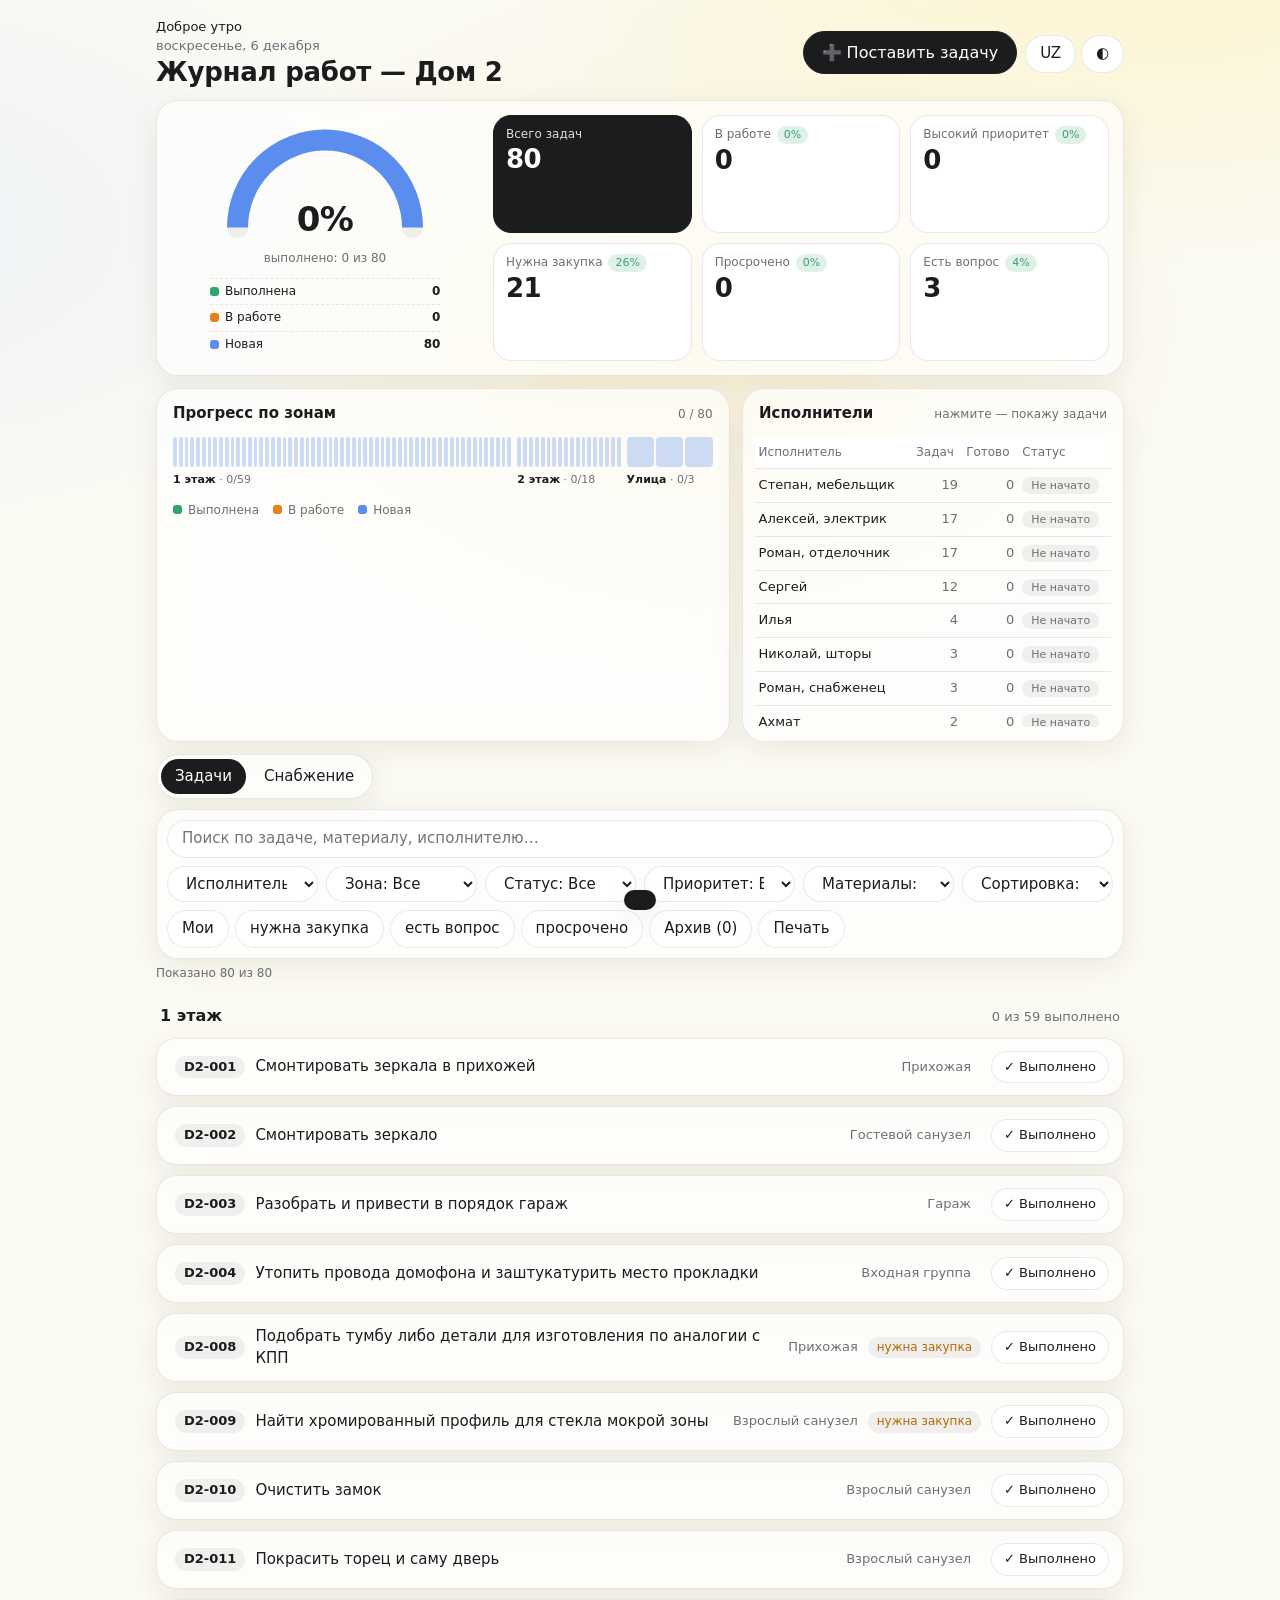
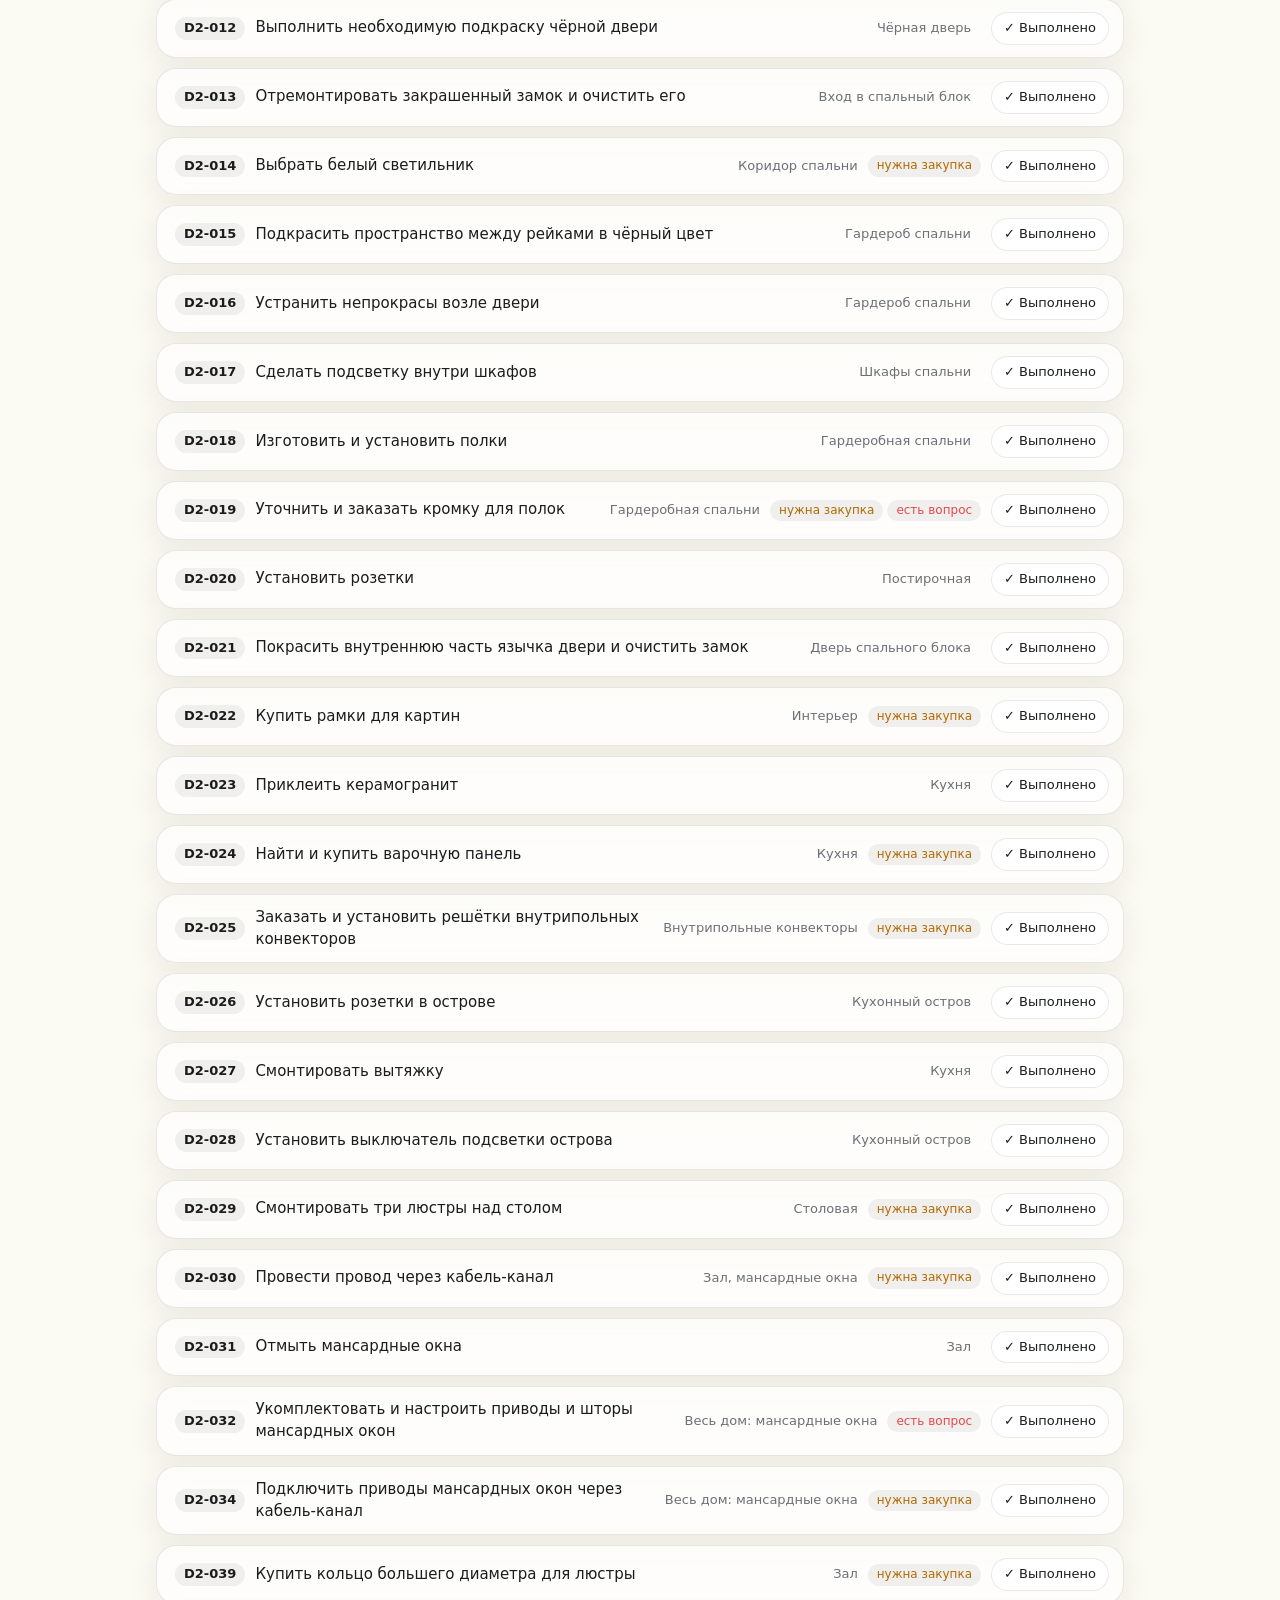
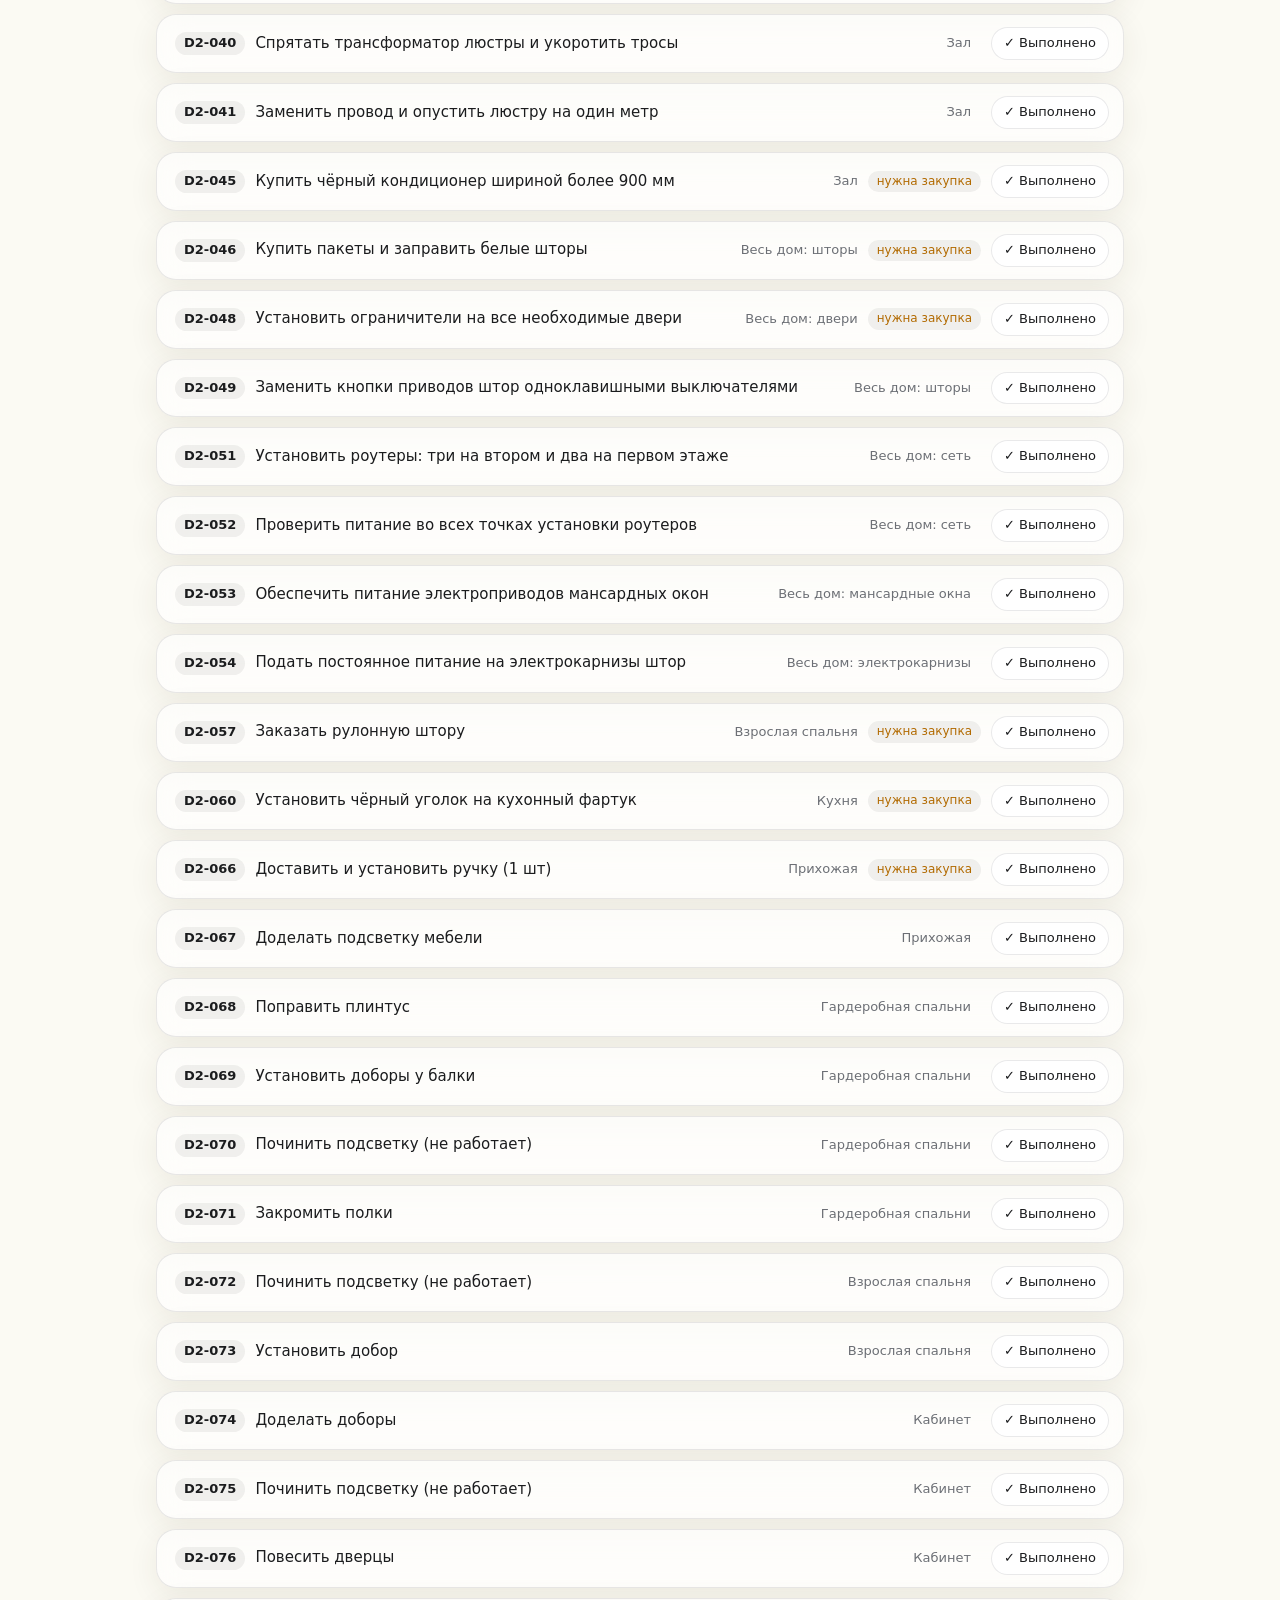
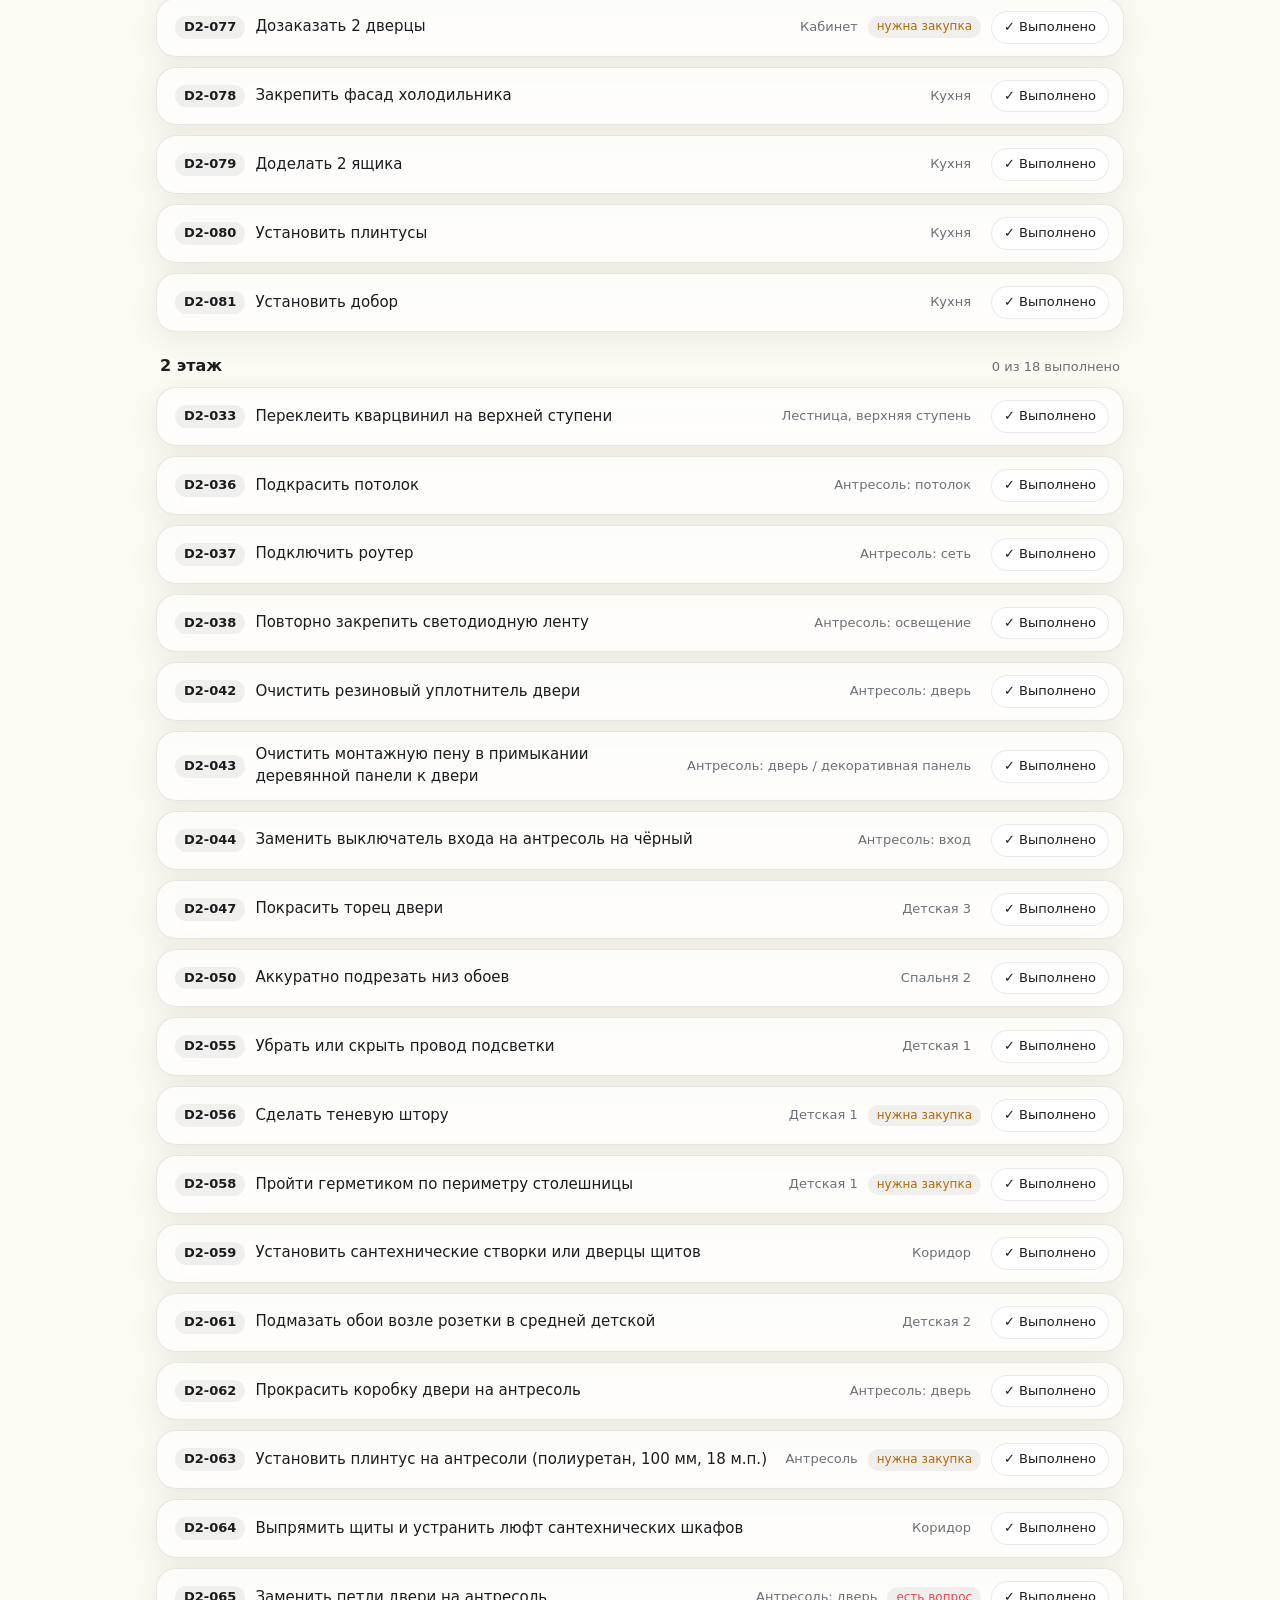
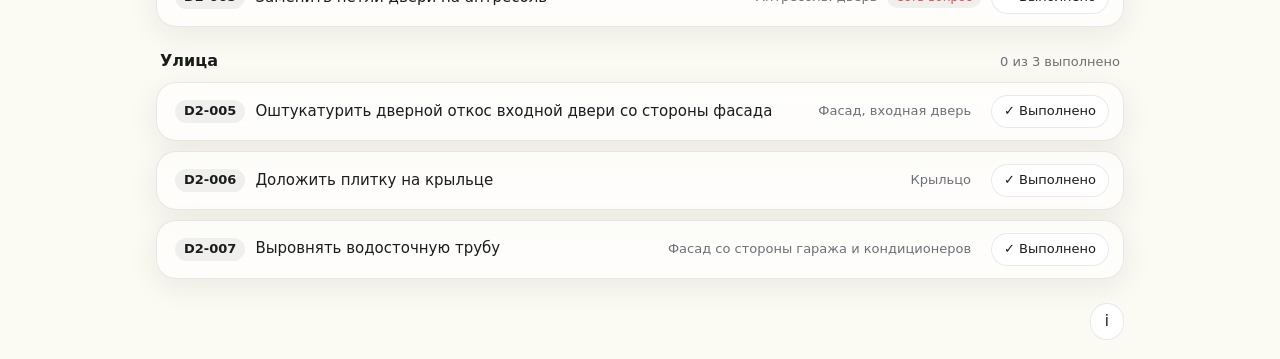
==== commit e2972f72: "Дом 2: непрерывная диктовка (voice.js) + закрытие окна по фону - site/voice.js: continuous=true, авт" ====
--- a/house2/deploy/index.html
+++ b/house2/deploy/index.html
@@ -61,6 +61,7 @@
 .pp.p-high:not(.on){color:var(--hi)}.pp.p-mid:not(.on){color:var(--mid)}.pp.p-low:not(.on){color:var(--low)}
 .acts{display:flex;flex-wrap:wrap;gap:8px}.acts button{min-height:40px}
 .note{font-size:12px;color:var(--mut);margin:6px 0}
+.ml{display:flex;flex-direction:column;gap:6px;margin-top:4px}.mr{display:flex;gap:6px;align-items:center}.mr .mn{flex:1;min-width:0}.mr select{font-size:13px;padding:4px 6px}.mr .mx{padding:4px 9px}.mr.s1 .mn{color:var(--warn)}.mr.s2 .mn{color:var(--ok)}.ma2{display:flex;gap:6px;margin-top:6px}.ma2 input{flex:1;min-width:0}
 .note.pend{background:#fff3c4;color:#5c4400;border:1px solid #e6c34a;border-radius:12px;padding:6px 10px;font-size:13px}
 .gh{display:flex;justify-content:space-between;align-items:baseline;margin:22px 4px 4px;font-weight:600;font-size:16px}
 .gh span{color:var(--mut);font-size:13px;font-weight:400}
@@ -135,9 +136,9 @@
 <button class="info" id="info" aria-label="i">i</button><p class="note" id="foot"></p>
 </div>
 <dialog id="dlg"><form id="ef"><h2 id="mt"></h2><div class="mf" id="mf"></div><div class="ma"><button type="button" id="mc"></button><button type="submit" id="ms" class="pri"></button></div></form></dialog>
-<dialog id="newTaskDlg"><form id="ntf"><h2>Новая задача</h2><div class="mf" style="grid-template-columns:1fr"><div class="ff"><label>Опишите задачу текстом или голосом</label><textarea id="taskInput" rows="5" placeholder="Например: Смонтировать зеркала в прихожей первого этажа, исполнитель Сергей, высокий приоритет"></textarea><div style="display:flex;gap:8px;margin-top:6px"><button type="button" id="voiceBtn" style="background:var(--ac);color:var(--onac);border-color:var(--ac)">🎤 Голосовой ввод</button><span id="voiceStatus" style="font-size:12px;color:var(--mut);align-self:center"></span></div></div></div><div class="ma"><button type="button" id="ntCancel">Отмена</button><button type="submit" class="pri">Создать задачу</button></div></form></dialog>
+<dialog id="newTaskDlg"><form id="ntf"><h2>Новая задача</h2><div class="mf" style="grid-template-columns:1fr"><div class="ff"><label>Опишите задачу текстом или голосом</label><textarea id="taskInput" rows="5" placeholder="Например: Смонтировать зеркала в прихожей первого этажа, исполнитель Сергей, высокий приоритет"></textarea><div style="display:flex;gap:8px;margin-top:6px"><button type="button" id="voiceBtn" style="background:var(--ac);color:var(--onac);border-color:var(--ac)">🎤 Голосовой ввод</button><span id="voiceStatus" style="font-size:12px;color:var(--mut);align-self:center"></span></div></div></div><div id="aiPrev" class="hid" style="padding:0 20px"><div id="aiHead" style="font-size:13px;margin:4px 0 8px"></div><div class="mf" style="padding:0"><div class="ff" style="grid-column:1/-1"><label>Задача</label><input id="ap_task" maxlength="300"></div><div class="ff"><label>Исполнитель</label><select id="ap_executor"></select></div><div class="ff"><label>Приоритет</label><select id="ap_priority"></select></div><div class="ff"><label>Этаж</label><select id="ap_zone"></select></div><div class="ff"><label>Комната</label><input id="ap_room" maxlength="60"></div><div class="ff"><label>Срок</label><input id="ap_deadline" type="date"></div><div class="ff"><label>Категория</label><input id="ap_category" maxlength="60"></div><div class="ff" style="grid-column:1/-1"><label>Материалы (по одному в строке)</label><textarea id="ap_mats" rows="2"></textarea></div></div></div><div class="ma"><button type="button" id="ntCancel">Отмена</button><button type="button" id="aiFix" class="hid">✎ Поправить текст</button><button type="submit" class="pri" id="ntGo">Разобрать</button></div></form></dialog>
 <div id="toast" role="status" aria-live="polite"></div>
-<script>window.TASKS=[{"task_id": "D2-001", "object": "Дом 2", "floor_zone": "1 этаж", "room": "Прихожая", "category": "Зеркала", "task": "Смонтировать зеркала в прихожей", "task_type": "Монтаж", "responsible": "Сергей", "executor": "Сергей + подсобники", "materials_status": "Всё есть", "purchase_required": "False", "purchase_item_or_action": "", "status": "Новая", "priority": "", "deadline": "", "comment": "", "pending": false, "uz": {"zone": "1-qavat — Daxliz", "work": "Daxlizdagi ko‘zgularni o‘rnatish", "materials": "Bor"}}, {"task_id": "D2-002", "object": "Дом 2", "floor_zone": "1 этаж", "room": "Гостевой санузел", "category": "Зеркала", "task": "Смонтировать зеркало", "task_type": "Монтаж", "responsible": "Сергей", "executor": "Сергей + подсобники", "materials_status": "Всё есть", "purchase_required": "False", "purchase_item_or_action": "", "status": "Новая", "priority": "", "deadline": "", "comment": "", "pending": false, "uz": {"zone": "1-qavat — Mehmonlar sanuzeli", "work": "Ko‘zguni o‘rnatish", "materials": "Bor"}}, {"task_id": "D2-003", "object": "Дом 2", "floor_zone": "1 этаж", "room": "Гараж", "category": "Организация", "task": "Разобрать и привести в порядок гараж", "task_type": "Работа", "responsible": "Илья", "executor": "Разнорабочие", "materials_status": "Всё есть", "purchase_required": "False", "purchase_item_or_action": "", "status": "Новая", "priority": "", "deadline": "", "comment": "", "pending": false, "uz": {"zone": "1-qavat — Garaj", "work": "Garajni bo‘shatib, tartibga keltirish", "materials": "Bor"}}, {"task_id": "D2-004", "object": "Дом 2", "floor_zone": "1 этаж", "room": "Входная группа", "category": "Электрика / отделка", "task": "Утопить провода домофона и заштукатурить место прокладки", "task_type": "Работа", "responsible": "Ахмат", "executor": "Ахмат", "materials_status": "Всё есть", "purchase_required": "False", "purchase_item_or_action": "", "status": "Новая", "priority": "", "deadline": "", "comment": "", "pending": false, "uz": {"zone": "1-qavat — Kirish qismi", "work": "Domofon simlarini devorga botirib, sim o‘tgan joyni suvoqlash", "materials": "Bor"}}, {"task_id": "D2-005", "object": "Дом 2", "floor_zone": "1 этаж, фасад", "room": "Входная дверь", "category": "Отделка", "task": "Оштукатурить дверной откос входной двери со стороны фасада", "task_type": "Работа", "responsible": "Ахмат", "executor": "Ахмат", "materials_status": "Всё есть", "purchase_required": "False", "purchase_item_or_action": "", "status": "Новая", "priority": "", "deadline": "", "comment": "", "pending": false, "uz": {"zone": "1-qavat, fasad — Kirish eshigi", "work": "Kirish eshigining fasad tomondagi otkosini suvoqlash", "materials": "Bor"}}, {"task_id": "D2-006", "object": "Дом 2", "floor_zone": "Улица", "room": "Крыльцо", "category": "Плитка", "task": "Доложить плитку на крыльце", "task_type": "Работа", "responsible": "Эдик", "executor": "Эдик (Боря)", "materials_status": "Плитка и материалы есть", "purchase_required": "False", "purchase_item_or_action": "", "status": "Новая", "priority": "", "deadline": "", "comment": "", "pending": false, "uz": {"zone": "Tashqi hudud — Kirish ayvoni", "work": "Kirish ayvonidagi yetishmayotgan plitkalarni yotqizish", "materials": "Bor"}}, {"task_id": "D2-007", "object": "Дом 2", "floor_zone": "Улица", "room": "Фасад со стороны гаража и кондиционеров", "category": "Водосток", "task": "Выровнять водосточную трубу", "task_type": "Работа", "responsible": "Эдик", "executor": "Хасан", "materials_status": "Всё есть", "purchase_required": "False", "purchase_item_or_action": "", "status": "Новая", "priority": "", "deadline": "", "comment": "", "pending": false, "uz": {"zone": "Tashqi hudud — Garaj va konditsionerlar tomondagi fasad", "work": "Suv oqizish quvurini to‘g‘rilash", "materials": "Bor"}}, {"task_id": "D2-008", "object": "Дом 2", "floor_zone": "1 этаж", "room": "Прихожая", "category": "Мебель", "task": "Подобрать тумбу либо детали для изготовления по аналогии с КПП", "task_type": "Подбор / закупка", "responsible": "Андрей", "executor": "Илья", "materials_status": "Нет", "purchase_required": "True", "purchase_item_or_action": "Тумба или детали для изготовления", "status": "Новая", "priority": "", "deadline": "", "comment": "", "pending": false, "uz": {"zone": "1-qavat — Daxliz", "work": "КПП dagi namunaga o‘xshash tumba yoki uni tayyorlash uchun detallarni tanlash", "materials": "Yo‘q — sotib olish kerak: Tumba yoki uni yasash uchun qismlar"}}, {"task_id": "D2-009", "object": "Дом 2", "floor_zone": "1 этаж", "room": "Взрослый санузел", "category": "Комплектующие", "task": "Найти хромированный профиль для стекла мокрой зоны", "task_type": "Закупка", "responsible": "Илья", "executor": "Сергей", "materials_status": "Нет", "purchase_required": "True", "purchase_item_or_action": "Хромированный профиль", "status": "Новая", "priority": "", "deadline": "", "comment": "", "pending": false, "uz": {"zone": "1-qavat — Kattalar sanuzeli", "work": "Nam zonadagi shisha uchun xromlangan profilni topish", "materials": "Yo‘q — sotib olish kerak: Xromlangan profil"}}, {"task_id": "D2-010", "object": "Дом 2", "floor_zone": "1 этаж", "room": "Взрослый санузел", "category": "Двери", "task": "Очистить замок", "task_type": "Работа", "responsible": "Роман, отделочник", "executor": "Роман, отделочник", "materials_status": "Всё есть", "purchase_required": "False", "purchase_item_or_action": "", "status": "Новая", "priority": "", "deadline": "", "comment": "", "pending": false, "uz": {"zone": "1-qavat — Kattalar sanuzeli", "work": "Qulfni tozalash", "materials": "Bor"}}, {"task_id": "D2-011", "object": "Дом 2", "floor_zone": "1 этаж", "room": "Взрослый санузел", "category": "Двери / покраска", "task": "Покрасить торец и саму дверь", "task_type": "Работа", "responsible": "Роман, отделочник", "executor": "Роман, отделочник", "materials_status": "Всё есть", "purchase_required": "False", "purchase_item_or_action": "", "status": "Новая", "priority": "", "deadline": "", "comment": "", "pending": false, "uz": {"zone": "1-qavat — Kattalar sanuzeli", "work": "Eshikning yon qirrasi va eshikning o‘zini bo‘yash", "materials": "Bor"}}, {"task_id": "D2-012", "object": "Дом 2", "floor_zone": "1 этаж", "room": "Чёрная дверь", "category": "Двери / покраска", "task": "Выполнить необходимую подкраску чёрной двери", "task_type": "Работа", "responsible": "Роман, отделочник", "executor": "Роман, отделочник", "materials_status": "Всё есть", "purchase_required": "False", "purchase_item_or_action": "", "status": "Новая", "priority": "", "deadline": "", "comment": "", "pending": false, "uz": {"zone": "1-qavat — Qora eshik", "work": "Qora eshikdagi bo‘yalmay qolgan joylarni bo‘yab chiqish", "materials": "Bor"}}, {"task_id": "D2-013", "object": "Дом 2", "floor_zone": "1 этаж", "room": "Вход в спальный блок", "category": "Двери", "task": "Отремонтировать закрашенный замок и очистить его", "task_type": "Ремонт", "responsible": "Роман, отделочник", "executor": "Роман, отделочник", "materials_status": "Всё есть", "purchase_required": "False", "purchase_item_or_action": "", "status": "Новая", "priority": "", "deadline": "", "comment": "", "pending": false, "uz": {"zone": "1-qavat — Yotoqxona blokiga kirish", "work": "Bo‘yoq bilan qotib qolgan qulfni ta’mirlab, tozalash", "materials": "Bor"}}, {"task_id": "D2-014", "object": "Дом 2", "floor_zone": "1 этаж", "room": "Коридор спальни", "category": "Свет", "task": "Выбрать белый светильник", "task_type": "Закупка", "responsible": "Илья", "executor": "Илья", "materials_status": "Нет", "purchase_required": "True", "purchase_item_or_action": "Белый светильник", "status": "Новая", "priority": "", "deadline": "", "comment": "", "pending": false, "uz": {"zone": "1-qavat — Yotoqxona yo‘lagi", "work": "Oq yoritgichni tanlash", "materials": "Yo‘q — sotib olish kerak: Oq yoritgich"}}, {"task_id": "D2-015", "object": "Дом 2", "floor_zone": "1 этаж", "room": "Гардероб спальни", "category": "Покраска", "task": "Подкрасить пространство между рейками в чёрный цвет", "task_type": "Работа", "responsible": "Роман, отделочник", "executor": "Роман, отделочник", "materials_status": "Всё есть", "purchase_required": "False", "purchase_item_or_action": "", "status": "Новая", "priority": "", "deadline": "", "comment": "", "pending": false, "uz": {"zone": "1-qavat — Yotoqxona garderobi", "work": "Reykalar orasidagi joyni qora rangda bo‘yab chiqish", "materials": "Bor"}}, {"task_id": "D2-016", "object": "Дом 2", "floor_zone": "1 этаж", "room": "Гардероб спальни", "category": "Покраска", "task": "Устранить непрокрасы возле двери", "task_type": "Работа", "responsible": "Роман, отделочник", "executor": "Роман, отделочник", "materials_status": "Всё есть", "purchase_required": "False", "purchase_item_or_action": "", "status": "Новая", "priority": "", "deadline": "", "comment": "", "pending": false, "uz": {"zone": "1-qavat — Yotoqxona garderobi", "work": "Eshik yonidagi bo‘yalmay qolgan joylarni tuzatish", "materials": "Bor"}}, {"task_id": "D2-017", "object": "Дом 2", "floor_zone": "1 этаж", "room": "Шкафы спальни", "category": "Электрика / свет", "task": "Сделать подсветку внутри шкафов", "task_type": "Монтаж", "responsible": "Илья", "executor": "Степан или Алексей", "materials_status": "Всё есть", "purchase_required": "False", "purchase_item_or_action": "", "status": "Новая", "priority": "", "deadline": "", "comment": "", "pending": false, "uz": {"zone": "1-qavat — Yotoqxona shkaflari", "work": "Shkaflar ichiga yoritish o‘rnatish", "materials": "Bor"}}, {"task_id": "D2-018", "object": "Дом 2", "floor_zone": "1 этаж", "room": "Гардеробная спальни", "category": "Мебель", "task": "Изготовить и установить полки", "task_type": "Работа", "responsible": "Илья", "executor": "Степан или Сергей", "materials_status": "Всё есть", "purchase_required": "False", "purchase_item_or_action": "", "status": "Новая", "priority": "", "deadline": "", "comment": "", "pending": false, "uz": {"zone": "1-qavat — Yotoqxona kiyinish xonasi", "work": "Tokchalarni tayyorlab, o‘rnatish", "materials": "Bor"}}, {"task_id": "D2-019", "object": "Дом 2", "floor_zone": "1 этаж", "room": "Гардеробная спальни", "category": "Мебель", "task": "Уточнить и заказать кромку для полок", "task_type": "Закупка", "responsible": "Илья", "executor": "Степан или Сергей", "materials_status": "Требуется уточнение", "purchase_required": "True", "purchase_item_or_action": "Кромка для полок", "status": "Новая", "priority": "", "deadline": "", "comment": "", "pending": false, "uz": {"zone": "1-qavat — Yotoqxona kiyinish xonasi", "work": "Tokchalar uchun qirra lentasini (kromkani) aniqlashtirib, buyurtma qilish", "materials": "Yo‘q — aniqlashtirish kerak: Tokchalar uchun qirra lentasi (kromka)"}}, {"task_id": "D2-020", "object": "Дом 2", "floor_zone": "1 этаж", "room": "Постирочная", "category": "Электрика", "task": "Установить розетки", "task_type": "Монтаж", "responsible": "Алексей", "executor": "Алексей, электрик", "materials_status": "Розетки есть", "purchase_required": "False", "purchase_item_or_action": "", "status": "Новая", "priority": "", "deadline": "", "comment": "", "pending": false, "uz": {"zone": "1-qavat — Kir yuvish xonasi", "work": "Rozetkalarni o‘rnatish", "materials": "Bor"}}, {"task_id": "D2-021", "object": "Дом 2", "floor_zone": "1 этаж", "room": "Дверь спального блока", "category": "Двери", "task": "Покрасить внутреннюю часть язычка двери и очистить замок", "task_type": "Работа", "responsible": "Роман, отделочник", "executor": "Роман, отделочник + разнорабочие", "materials_status": "Всё есть", "purchase_required": "False", "purchase_item_or_action": "", "status": "Новая", "priority": "", "deadline": "", "comment": "", "pending": false, "uz": {"zone": "1-qavat — Yotoqxona bloki eshigi", "work": "Eshik qulfi tilchasining ichki qismini bo‘yab, qulfni tozalash", "materials": "Bor"}}, {"task_id": "D2-022", "object": "Дом 2", "floor_zone": "Общие зоны", "room": "Интерьер", "category": "Декор", "task": "Купить рамки для картин", "task_type": "Закупка", "responsible": "Андрей", "executor": "Андрей", "materials_status": "Нет", "purchase_required": "True", "purchase_item_or_action": "Рамки для картин", "status": "Новая", "priority": "", "deadline": "", "comment": "", "pending": false, "uz": {"zone": "Umumiy joylar — Interyer", "work": "Rasmlar uchun ramkalar sotib olish", "materials": "Yo‘q — sotib olish kerak: Rasmlar uchun ramkalar"}}, {"task_id": "D2-023", "object": "Дом 2", "floor_zone": "1 этаж", "room": "Кухня", "category": "Керамогранит", "task": "Приклеить керамогранит", "task_type": "Работа", "responsible": "Роман, отделочник", "executor": "Роман, отделочник", "materials_status": "Всё есть", "purchase_required": "False", "purchase_item_or_action": "", "status": "Новая", "priority": "", "deadline": "", "comment": "", "pending": false, "uz": {"zone": "1-qavat — Oshxona", "work": "Keramogranitni yopishtirish", "materials": "Bor"}}, {"task_id": "D2-024", "object": "Дом 2", "floor_zone": "1 этаж", "room": "Кухня", "category": "Техника", "task": "Найти и купить варочную панель", "task_type": "Закупка", "responsible": "Илья", "executor": "Илья", "materials_status": "Нет", "purchase_required": "True", "purchase_item_or_action": "Варочная панель", "status": "Новая", "priority": "", "deadline": "", "comment": "", "pending": false, "uz": {"zone": "1-qavat — Oshxona", "work": "Pishirish panelini topib, sotib olish", "materials": "Yo‘q — sotib olish kerak: Pishirish paneli"}}, {"task_id": "D2-025", "object": "Дом 2", "floor_zone": "Общие зоны", "room": "Внутрипольные конвекторы", "category": "Отопление", "task": "Заказать и установить решётки внутрипольных конвекторов", "task_type": "Комплектация", "responsible": "Андрей", "executor": "Роман, снабженец", "materials_status": "Счёт есть", "purchase_required": "True", "purchase_item_or_action": "Оплатить счёт и заказать решётки", "status": "Новая", "priority": "", "deadline": "", "comment": "Монтаж решёток тоже Роман, снабженец (решение Ильи)", "pending": false, "uz": {"zone": "Umumiy joylar — Pol ichidagi konvektorlar", "work": "Pol ichidagi konvektorlar uchun panjaralarni buyurtma qilib, o‘rnatish", "materials": "Yo‘q — hisobni to‘lash va panjaralarni buyurtma qilish"}}, {"task_id": "D2-026", "object": "Дом 2", "floor_zone": "1 этаж", "room": "Кухонный остров", "category": "Электрика", "task": "Установить розетки в острове", "task_type": "Монтаж", "responsible": "Алексей", "executor": "Алексей, электрик", "materials_status": "Розетки есть", "purchase_required": "False", "purchase_item_or_action": "", "status": "Новая", "priority": "", "deadline": "", "comment": "", "pending": false, "uz": {"zone": "1-qavat — Oshxona oroli", "work": "Oshxona oroliga rozetkalar o‘rnatish", "materials": "Bor"}}, {"task_id": "D2-027", "object": "Дом 2", "floor_zone": "1 этаж", "room": "Кухня", "category": "Вентиляция", "task": "Смонтировать вытяжку", "task_type": "Монтаж", "responsible": "Сергей", "executor": "Сергей", "materials_status": "Вытяжка есть", "purchase_required": "False", "purchase_item_or_action": "", "status": "Новая", "priority": "", "deadline": "", "comment": "", "pending": false, "uz": {"zone": "1-qavat — Oshxona", "work": "Vityajkani o‘rnatish", "materials": "Bor"}}, {"task_id": "D2-028", "object": "Дом 2", "floor_zone": "1 этаж", "room": "Кухонный остров", "category": "Электрика", "task": "Установить выключатель подсветки острова", "task_type": "Монтаж", "responsible": "Алексей", "executor": "Алексей, электрик", "materials_status": "Всё есть", "purchase_required": "False", "purchase_item_or_action": "", "status": "Новая", "priority": "", "deadline": "", "comment": "", "pending": false, "uz": {"zone": "1-qavat — Oshxona oroli", "work": "Oshxona oroli yoritgichi uchun o‘chirgich o‘rnatish", "materials": "Bor"}}, {"task_id": "D2-029", "object": "Дом 2", "floor_zone": "1 этаж", "room": "Столовая", "category": "Свет", "task": "Смонтировать три люстры над столом", "task_type": "Монтаж", "responsible": "Алексей", "executor": "Алексей, электрик", "materials_status": "Нет", "purchase_required": "True", "purchase_item_or_action": "Три люстры", "status": "Новая", "priority": "", "deadline": "", "comment": "", "pending": false, "uz": {"zone": "1-qavat — Ovqatlanish xonasi", "work": "Stol ustiga uchta qandil o‘rnatish", "materials": "Yo‘q — sotib olish kerak: Uchta qandil"}}, {"task_id": "D2-030", "object": "Дом 2", "floor_zone": "1 этаж", "room": "Зал, мансардные окна", "category": "Электрика", "task": "Провести провод через кабель-канал", "task_type": "Монтаж", "responsible": "Илья", "executor": "Алексей, электрик", "materials_status": "Кабель-канал не куплен", "purchase_required": "True", "purchase_item_or_action": "Кабель-канал", "status": "Новая", "priority": "", "deadline": "", "comment": "Провод пока не обрезать", "pending": false, "uz": {"zone": "1-qavat — Zal, mansard oynalari", "work": "Simni kabel-kanal orqali o‘tkazish", "materials": "Yo‘q — sotib olish kerak: Kabel-kanal"}}, {"task_id": "D2-031", "object": "Дом 2", "floor_zone": "1 этаж", "room": "Зал", "category": "Уборка", "task": "Отмыть мансардные окна", "task_type": "Работа", "responsible": "Илья", "executor": "Женя, кровельщик", "materials_status": "Всё есть", "purchase_required": "False", "purchase_item_or_action": "", "status": "Новая", "priority": "", "deadline": "", "comment": "", "pending": false, "uz": {"zone": "1-qavat — Zal", "work": "Mansard oynalarini yuvib tozalash", "materials": "Bor"}}, {"task_id": "D2-032", "object": "Дом 2", "floor_zone": "Весь дом", "room": "Мансардные окна", "category": "Автоматика", "task": "Укомплектовать и настроить приводы и шторы мансардных окон", "task_type": "Монтаж", "responsible": "Илья", "executor": "Николай", "materials_status": "После обхода", "purchase_required": "False", "purchase_item_or_action": "", "status": "Новая", "priority": "", "deadline": "", "comment": "Илья проводит обход и уточняет список по каждому окну", "pending": false, "uz": {"zone": "Butun uy — Mansard oynalari", "work": "Mansard oynalarining yuritmalari va pardalarini to‘liq jihozlab, sozlash", "materials": "Ko‘rikdan keyin aniqlashtirish kerak"}}, {"task_id": "D2-033", "object": "Дом 2", "floor_zone": "Лестница", "room": "Верхняя ступень", "category": "Напольное покрытие", "task": "Переклеить кварцвинил на верхней ступени", "task_type": "Ремонт", "responsible": "Роман, отделочник", "executor": "Роман, отделочник", "materials_status": "Всё есть", "purchase_required": "False", "purchase_item_or_action": "", "status": "Новая", "priority": "", "deadline": "", "comment": "", "pending": false, "uz": {"zone": "Zina — Yuqori zina pog‘onasi", "work": "Yuqori zina pog‘onasidagi kvarts-vinil qoplamani qayta yopishtirish", "materials": "Bor"}}, {"task_id": "D2-034", "object": "Дом 2", "floor_zone": "Весь дом", "room": "Мансардные окна", "category": "Электрика", "task": "Подключить приводы мансардных окон через кабель-канал", "task_type": "Монтаж", "responsible": "Илья", "executor": "Алексей, электрик", "materials_status": "Кабель-канал не куплен", "purchase_required": "True", "purchase_item_or_action": "Кабель-канал", "status": "Новая", "priority": "", "deadline": "", "comment": "Кабель-канал не куплен ни для одной задачи (см. D2-030)", "pending": false, "uz": {"zone": "Butun uy — Mansard oynalari", "work": "Mansard oynalari yuritmalarini kabel-kanal orqali ulash", "materials": "Bor"}}, {"task_id": "D2-036", "object": "Дом 2", "floor_zone": "Антресоль", "room": "Потолок", "category": "Покраска", "task": "Подкрасить потолок", "task_type": "Работа", "responsible": "Роман, отделочник", "executor": "Роман, отделочник", "materials_status": "Всё есть", "purchase_required": "False", "purchase_item_or_action": "", "status": "Новая", "priority": "", "deadline": "", "comment": "", "pending": false, "uz": {"zone": "Antresol — Shift", "work": "Shiftni qayta bo‘yash", "materials": "Bor"}}, {"task_id": "D2-037", "object": "Дом 2", "floor_zone": "Антресоль", "room": "Сеть", "category": "Слаботочка", "task": "Подключить роутер", "task_type": "Монтаж", "responsible": "Илья", "executor": "Булат", "materials_status": "Роутер куплен", "purchase_required": "False", "purchase_item_or_action": "", "status": "Новая", "priority": "", "deadline": "", "comment": "Проверить питание", "pending": false, "uz": {"zone": "Antresol — Tarmoq", "work": "Routerni ulash", "materials": "Yo‘q — sotib olish kerak: Router"}}, {"task_id": "D2-038", "object": "Дом 2", "floor_zone": "Антресоль", "room": "Освещение", "category": "LED", "task": "Повторно закрепить светодиодную ленту", "task_type": "Ремонт", "responsible": "Алексей", "executor": "Алексей, электрик", "materials_status": "Всё есть", "purchase_required": "False", "purchase_item_or_action": "", "status": "Новая", "priority": "", "deadline": "", "comment": "", "pending": false, "uz": {"zone": "Antresol — Yoritish", "work": "LED lentani qayta mahkamlash", "materials": "Bor"}}, {"task_id": "D2-039", "object": "Дом 2", "floor_zone": "1 этаж", "room": "Зал", "category": "Свет", "task": "Купить кольцо большего диаметра для люстры", "task_type": "Закупка", "responsible": "Алексей", "executor": "Роман, снабженец", "materials_status": "Нет", "purchase_required": "True", "purchase_item_or_action": "Кольцо для люстры", "status": "Новая", "priority": "", "deadline": "", "comment": "", "pending": false, "uz": {"zone": "1-qavat — Zal", "work": "Qandil uchun kattaroq diametrli halqa sotib olish", "materials": "Yo‘q — sotib olish kerak: Qandil uchun halqa"}}, {"task_id": "D2-040", "object": "Дом 2", "floor_zone": "1 этаж", "room": "Зал", "category": "Свет", "task": "Спрятать трансформатор люстры и укоротить тросы", "task_type": "Монтаж", "responsible": "Алексей", "executor": "Алексей, электрик", "materials_status": "Всё есть", "purchase_required": "False", "purchase_item_or_action": "", "status": "Новая", "priority": "", "deadline": "", "comment": "", "pending": false, "uz": {"zone": "1-qavat — Zal", "work": "Qandil transformatorini yashirib, troslarini qisqartirish", "materials": "Bor"}}, {"task_id": "D2-041", "object": "Дом 2", "floor_zone": "1 этаж", "room": "Зал", "category": "Свет", "task": "Заменить провод и опустить люстру на один метр", "task_type": "Монтаж", "responsible": "Алексей", "executor": "Алексей, электрик", "materials_status": "Всё есть", "purchase_required": "False", "purchase_item_or_action": "", "status": "Новая", "priority": "", "deadline": "", "comment": "", "pending": false, "uz": {"zone": "1-qavat — Zal", "work": "Simni almashtirib, qandilni bir metr pastga tushirish", "materials": "Bor"}}, {"task_id": "D2-042", "object": "Дом 2", "floor_zone": "Антресоль", "room": "Дверь", "category": "Двери", "task": "Очистить резиновый уплотнитель двери", "task_type": "Работа", "responsible": "Алексей", "executor": "Сергей + разнорабочие", "materials_status": "Всё есть", "purchase_required": "False", "purchase_item_or_action": "", "status": "Новая", "priority": "", "deadline": "", "comment": "", "pending": false, "uz": {"zone": "Antresol — Eshik", "work": "Eshikning rezina zichlagichini tozalash", "materials": "Bor"}}, {"task_id": "D2-043", "object": "Дом 2", "floor_zone": "Антресоль", "room": "Дверь / декоративная панель", "category": "Отделка", "task": "Очистить монтажную пену в примыкании деревянной панели к двери", "task_type": "Работа", "responsible": "Алексей", "executor": "Сергей + разнорабочие", "materials_status": "Всё есть", "purchase_required": "False", "purchase_item_or_action": "", "status": "Новая", "priority": "", "deadline": "", "comment": "", "pending": false, "uz": {"zone": "Antresol — Eshik va dekorativ panel", "work": "Yog‘och panelning eshikka tutashgan joyidagi montaj ko‘pigini tozalash", "materials": "Bor"}}, {"task_id": "D2-044", "object": "Дом 2", "floor_zone": "Антресоль", "room": "Вход", "category": "Электрика", "task": "Заменить выключатель входа на антресоль на чёрный", "task_type": "Монтаж", "responsible": "Алексей", "executor": "Алексей, электрик", "materials_status": "Всё есть", "purchase_required": "False", "purchase_item_or_action": "", "status": "Новая", "priority": "", "deadline": "", "comment": "", "pending": false, "uz": {"zone": "Antresol — Kirish", "work": "Antresol kirishidagi o‘chirgichni qora ranglisiga almashtirish", "materials": "Bor"}}, {"task_id": "D2-045", "object": "Дом 2", "floor_zone": "1 этаж", "room": "Зал", "category": "Кондиционирование", "task": "Купить чёрный кондиционер шириной более 900 мм", "task_type": "Закупка", "responsible": "Илья", "executor": "Илья", "materials_status": "Нет", "purchase_required": "True", "purchase_item_or_action": "Чёрный кондиционер шириной более 900 мм", "status": "Новая", "priority": "", "deadline": "", "comment": "", "pending": false, "uz": {"zone": "1-qavat — Zal", "work": "Eni 900 mm dan katta qora konditsioner sotib olish", "materials": "Yo‘q — sotib olish kerak: Eni 900 mm dan katta qora konditsioner"}}, {"task_id": "D2-046", "object": "Дом 2", "floor_zone": "Весь дом", "room": "Шторы", "category": "Текстиль", "task": "Купить пакеты и заправить белые шторы", "task_type": "Закупка + работа", "responsible": "Роман, снабженец", "executor": "Роман, снабженец — закупка; разнорабочие — заправка", "materials_status": "Пакеты не куплены", "purchase_required": "True", "purchase_item_or_action": "Пакеты для белых штор", "status": "Новая", "priority": "", "deadline": "", "comment": "", "pending": false, "uz": {"zone": "Butun uy — Pardalar", "work": "Paketlar sotib olib, oq pardalarni ularga joylash", "materials": "Yo‘q — sotib olish kerak: Oq pardalar uchun paketlar"}}, {"task_id": "D2-047", "object": "Дом 2", "floor_zone": "2 этаж", "room": "Детская 3", "category": "Двери / покраска", "task": "Покрасить торец двери", "task_type": "Работа", "responsible": "Роман, отделочник", "executor": "Роман, отделочник", "materials_status": "Всё есть", "purchase_required": "False", "purchase_item_or_action": "", "status": "Новая", "priority": "", "deadline": "", "comment": "", "pending": false, "uz": {"zone": "2-qavat — 3-bolalar xonasi", "work": "Eshikning yon qirrasini bo‘yash", "materials": "Bor"}}, {"task_id": "D2-048", "object": "Дом 2", "floor_zone": "Весь дом", "room": "Двери", "category": "Двери", "task": "Установить ограничители на все необходимые двери", "task_type": "Закупка + монтаж", "responsible": "Илья", "executor": "Роман, снабженец — закупка; Сергей — монтаж", "materials_status": "Нет", "purchase_required": "True", "purchase_item_or_action": "Ограничители дверей", "status": "Новая", "priority": "", "deadline": "", "comment": "Объединено с удалённой дублирующей позицией D2-035", "pending": false, "uz": {"zone": "Butun uy — Eshiklar", "work": "Kerakli barcha eshiklarga cheklagichlar o‘rnatish", "materials": "Yo‘q — sotib olish kerak: Eshik cheklagichlari"}}, {"task_id": "D2-049", "object": "Дом 2", "floor_zone": "Весь дом", "room": "Шторы", "category": "Электрика", "task": "Заменить кнопки приводов штор одноклавишными выключателями", "task_type": "Переделка", "responsible": "Алексей, электрик", "executor": "Алексей, электрик", "materials_status": "Всё есть", "purchase_required": "False", "purchase_item_or_action": "", "status": "Новая", "priority": "", "deadline": "", "comment": "", "pending": false, "uz": {"zone": "Butun uy — Pardalar", "work": "Parda yuritmalari tugmalarini bir klavishli o‘chirgichlarga almashtirish", "materials": "Bor"}}, {"task_id": "D2-050", "object": "Дом 2", "floor_zone": "2 этаж", "room": "Спальня 2", "category": "Обои", "task": "Аккуратно подрезать низ обоев", "task_type": "Работа", "responsible": "Роман, отделочник", "executor": "Роман, отделочник", "materials_status": "Всё есть", "purchase_required": "False", "purchase_item_or_action": "", "status": "Новая", "priority": "", "deadline": "", "comment": "", "pending": false, "uz": {"zone": "2-qavat — 2-yotoqxona", "work": "Gulqog‘ozning pastki chetini ehtiyotkorlik bilan kesish", "materials": "Bor"}}, {"task_id": "D2-051", "object": "Дом 2", "floor_zone": "Весь дом", "room": "Сеть", "category": "Слаботочка", "task": "Установить роутеры: три на втором и два на первом этаже", "task_type": "Монтаж", "responsible": "Илья", "executor": "Булат", "materials_status": "Роутеры куплены", "purchase_required": "False", "purchase_item_or_action": "", "status": "Новая", "priority": "", "deadline": "", "comment": "", "pending": false, "uz": {"zone": "Butun uy — Tarmoq", "work": "Routerlarni o‘rnatish: uchtasi 2-qavatga, ikkitasi 1-qavatga", "materials": "Yo‘q — sotib olish kerak: Beshta router"}}, {"task_id": "D2-052", "object": "Дом 2", "floor_zone": "Весь дом", "room": "Сеть", "category": "Электрика", "task": "Проверить питание во всех точках установки роутеров", "task_type": "Проверка", "responsible": "Илья", "executor": "Булат", "materials_status": "Проверить", "purchase_required": "False", "purchase_item_or_action": "", "status": "Новая", "priority": "", "deadline": "", "comment": "Выполнить до установки роутеров", "pending": false, "uz": {"zone": "Butun uy — Tarmoq", "work": "Routerlar o‘rnatiladigan barcha nuqtalarda elektr ta’minotini tekshirish", "materials": "Tekshirish kerak"}}, {"task_id": "D2-053", "object": "Дом 2", "floor_zone": "Весь дом", "room": "Мансардные окна", "category": "Электрика", "task": "Обеспечить питание электроприводов мансардных окон", "task_type": "Электрика", "responsible": "Алексей, электрик", "executor": "Алексей, электрик", "materials_status": "Всё есть", "purchase_required": "False", "purchase_item_or_action": "", "status": "Новая", "priority": "", "deadline": "", "comment": "", "pending": false, "uz": {"zone": "Butun uy — Mansard oynalari", "work": "Mansard oynalari elektr yuritmalarini elektr bilan ta’minlash", "materials": "Bor"}}, {"task_id": "D2-054", "object": "Дом 2", "floor_zone": "Весь дом", "room": "Электрокарнизы", "category": "Электрика", "task": "Подать постоянное питание на электрокарнизы штор", "task_type": "Электрика", "responsible": "Алексей, электрик", "executor": "Алексей, электрик", "materials_status": "Всё есть", "purchase_required": "False", "purchase_item_or_action": "", "status": "Новая", "priority": "", "deadline": "", "comment": "", "pending": false, "uz": {"zone": "Butun uy — Elektr karnizlar", "work": "Elektr parda karnizlariga doimiy elektr ta’minoti berish", "materials": "Bor"}}, {"task_id": "D2-055", "object": "Дом 2", "floor_zone": "2 этаж", "room": "Детская 1", "category": "Электрика", "task": "Убрать или скрыть провод подсветки", "task_type": "Работа", "responsible": "Алексей, электрик", "executor": "Алексей, электрик", "materials_status": "Всё есть", "purchase_required": "False", "purchase_item_or_action": "", "status": "Новая", "priority": "", "deadline": "", "comment": "", "pending": false, "uz": {"zone": "2-qavat — 1-bolalar xonasi", "work": "Yoritish simini olib tashlash yoki yashirish", "materials": "Bor"}}, {"task_id": "D2-056", "object": "Дом 2", "floor_zone": "2 этаж", "room": "Детская 1", "category": "Шторы", "task": "Сделать теневую штору", "task_type": "Заказ / монтаж", "responsible": "Илья", "executor": "Николай, шторы", "materials_status": "Нет", "purchase_required": "True", "purchase_item_or_action": "Теневая штора", "status": "Новая", "priority": "", "deadline": "", "comment": "", "pending": false, "uz": {"zone": "2-qavat — 1-bolalar xonasi", "work": "Soyalovchi parda tayyorlash", "materials": "Yo‘q — sotib olish kerak: Soyalovchi parda"}}, {"task_id": "D2-057", "object": "Дом 2", "floor_zone": "1 этаж", "room": "Взрослая спальня", "category": "Шторы", "task": "Заказать рулонную штору", "task_type": "Заказ", "responsible": "Илья", "executor": "Николай, шторы", "materials_status": "Нет", "purchase_required": "True", "purchase_item_or_action": "Рулонная штора", "status": "Новая", "priority": "", "deadline": "", "comment": "", "pending": false, "uz": {"zone": "1-qavat — Kattalar yotoqxonasi", "work": "Rulon parda buyurtma qilish", "materials": "Yo‘q — sotib olish kerak: Rulon parda"}}, {"task_id": "D2-058", "object": "Дом 2", "floor_zone": "2 этаж", "room": "Детская 1", "category": "Герметизация", "task": "Пройти герметиком по периметру столешницы", "task_type": "Работа", "responsible": "Сергей", "executor": "Сергей", "materials_status": "Герметик не куплен", "purchase_required": "True", "purchase_item_or_action": "Герметик", "status": "Новая", "priority": "", "deadline": "", "comment": "", "pending": false, "uz": {"zone": "2-qavat — 1-bolalar xonasi", "work": "Stol usti perimetri bo‘ylab germetik surtish", "materials": "Yo‘q — sotib olish kerak: Germetik"}}, {"task_id": "D2-059", "object": "Дом 2", "floor_zone": "2 этаж", "room": "Коридор", "category": "Инженерные щиты", "task": "Установить сантехнические створки или дверцы щитов", "task_type": "Монтаж", "responsible": "Роман, отделочник", "executor": "Роман, отделочник", "materials_status": "Всё есть", "purchase_required": "False", "purchase_item_or_action": "", "status": "Новая", "priority": "", "deadline": "", "comment": "", "pending": false, "uz": {"zone": "2-qavat — Yo‘lak", "work": "Muhandislik shkaflariga santexnika tavaqalari yoki eshikchalarini o‘rnatish", "materials": "Bor"}}];</script>
+<script>window.TASKS=[{"task_id": "D2-001", "object": "Дом 2", "floor_zone": "1 этаж", "room": "Прихожая", "category": "Зеркала", "task": "Смонтировать зеркала в прихожей", "task_type": "Монтаж", "responsible": "Сергей", "executor": "Сергей", "materials_status": "Всё есть", "purchase_required": "False", "purchase_item_or_action": "", "status": "Новая", "priority": "", "deadline": "", "comment": "Было: Сергей + подсобники", "pending": false, "uz": {"zone": "1-qavat — Daxliz", "work": "Daxlizdagi ko‘zgularni o‘rnatish", "materials": "Bor"}}, {"task_id": "D2-002", "object": "Дом 2", "floor_zone": "1 этаж", "room": "Гостевой санузел", "category": "Зеркала", "task": "Смонтировать зеркало", "task_type": "Монтаж", "responsible": "Сергей", "executor": "Сергей", "materials_status": "Всё есть", "purchase_required": "False", "purchase_item_or_action": "", "status": "Новая", "priority": "", "deadline": "", "comment": "Было: Сергей + подсобники", "pending": false, "uz": {"zone": "1-qavat — Mehmonlar sanuzeli", "work": "Ko‘zguni o‘rnatish", "materials": "Bor"}}, {"task_id": "D2-003", "object": "Дом 2", "floor_zone": "1 этаж", "room": "Гараж", "category": "Организация", "task": "Разобрать и привести в порядок гараж", "task_type": "Работа", "responsible": "Илья", "executor": "Сергей", "materials_status": "Всё есть", "purchase_required": "False", "purchase_item_or_action": "", "status": "Новая", "priority": "", "deadline": "", "comment": "Было: Разнорабочие", "pending": false, "uz": {"zone": "1-qavat — Garaj", "work": "Garajni bo‘shatib, tartibga keltirish", "materials": "Bor"}}, {"task_id": "D2-004", "object": "Дом 2", "floor_zone": "1 этаж", "room": "Входная группа", "category": "Электрика / отделка", "task": "Утопить провода домофона и заштукатурить место прокладки", "task_type": "Работа", "responsible": "Ахмат", "executor": "Ахмат", "materials_status": "Всё есть", "purchase_required": "False", "purchase_item_or_action": "", "status": "Новая", "priority": "", "deadline": "", "comment": "", "pending": false, "uz": {"zone": "1-qavat — Kirish qismi", "work": "Domofon simlarini devorga botirib, sim o‘tgan joyni suvoqlash", "materials": "Bor"}}, {"task_id": "D2-005", "object": "Дом 2", "floor_zone": "Улица", "room": "Фасад, входная дверь", "category": "Отделка", "task": "Оштукатурить дверной откос входной двери со стороны фасада", "task_type": "Работа", "responsible": "Ахмат", "executor": "Ахмат", "materials_status": "Всё есть", "purchase_required": "False", "purchase_item_or_action": "", "status": "Новая", "priority": "", "deadline": "", "comment": "", "pending": false, "uz": {"zone": "1-qavat, fasad — Kirish eshigi", "work": "Kirish eshigining fasad tomondagi otkosini suvoqlash", "materials": "Bor"}}, {"task_id": "D2-006", "object": "Дом 2", "floor_zone": "Улица", "room": "Крыльцо", "category": "Плитка", "task": "Доложить плитку на крыльце", "task_type": "Работа", "responsible": "Эдик", "executor": "Эдик", "materials_status": "Плитка и материалы есть", "purchase_required": "False", "purchase_item_or_action": "", "status": "Новая", "priority": "", "deadline": "", "comment": "Было: Эдик (Боря)", "pending": false, "uz": {"zone": "Tashqi hudud — Kirish ayvoni", "work": "Kirish ayvonidagi yetishmayotgan plitkalarni yotqizish", "materials": "Bor"}}, {"task_id": "D2-007", "object": "Дом 2", "floor_zone": "Улица", "room": "Фасад со стороны гаража и кондиционеров", "category": "Водосток", "task": "Выровнять водосточную трубу", "task_type": "Работа", "responsible": "Эдик", "executor": "Эдик", "materials_status": "Всё есть", "purchase_required": "False", "purchase_item_or_action": "", "status": "Новая", "priority": "", "deadline": "", "comment": "Было: Хасан", "pending": false, "uz": {"zone": "Tashqi hudud — Garaj va konditsionerlar tomondagi fasad", "work": "Suv oqizish quvurini to‘g‘rilash", "materials": "Bor"}}, {"task_id": "D2-008", "object": "Дом 2", "floor_zone": "1 этаж", "room": "Прихожая", "category": "Мебель", "task": "Подобрать тумбу либо детали для изготовления по аналогии с КПП", "task_type": "Подбор / закупка", "responsible": "Андрей", "executor": "Илья", "materials_status": "Нет", "purchase_required": "True", "purchase_item_or_action": "Тумба или детали для изготовления", "status": "Новая", "priority": "", "deadline": "", "comment": "", "pending": false, "uz": {"zone": "1-qavat — Daxliz", "work": "КПП dagi namunaga o‘xshash tumba yoki uni tayyorlash uchun detallarni tanlash", "materials": "Yo‘q — sotib olish kerak: Tumba yoki uni yasash uchun qismlar"}}, {"task_id": "D2-009", "object": "Дом 2", "floor_zone": "1 этаж", "room": "Взрослый санузел", "category": "Комплектующие", "task": "Найти хромированный профиль для стекла мокрой зоны", "task_type": "Закупка", "responsible": "Илья", "executor": "Сергей", "materials_status": "Нет", "purchase_required": "True", "purchase_item_or_action": "Хромированный профиль", "status": "Новая", "priority": "", "deadline": "", "comment": "", "pending": false, "uz": {"zone": "1-qavat — Kattalar sanuzeli", "work": "Nam zonadagi shisha uchun xromlangan profilni topish", "materials": "Yo‘q — sotib olish kerak: Xromlangan profil"}}, {"task_id": "D2-010", "object": "Дом 2", "floor_zone": "1 этаж", "room": "Взрослый санузел", "category": "Двери", "task": "Очистить замок", "task_type": "Работа", "responsible": "Роман, отделочник", "executor": "Роман, отделочник", "materials_status": "Всё есть", "purchase_required": "False", "purchase_item_or_action": "", "status": "Новая", "priority": "", "deadline": "", "comment": "", "pending": false, "uz": {"zone": "1-qavat — Kattalar sanuzeli", "work": "Qulfni tozalash", "materials": "Bor"}}, {"task_id": "D2-011", "object": "Дом 2", "floor_zone": "1 этаж", "room": "Взрослый санузел", "category": "Двери / покраска", "task": "Покрасить торец и саму дверь", "task_type": "Работа", "responsible": "Роман, отделочник", "executor": "Роман, отделочник", "materials_status": "Всё есть", "purchase_required": "False", "purchase_item_or_action": "", "status": "Новая", "priority": "", "deadline": "", "comment": "", "pending": false, "uz": {"zone": "1-qavat — Kattalar sanuzeli", "work": "Eshikning yon qirrasi va eshikning o‘zini bo‘yash", "materials": "Bor"}}, {"task_id": "D2-012", "object": "Дом 2", "floor_zone": "1 этаж", "room": "Чёрная дверь", "category": "Двери / покраска", "task": "Выполнить необходимую подкраску чёрной двери", "task_type": "Работа", "responsible": "Роман, отделочник", "executor": "Роман, отделочник", "materials_status": "Всё есть", "purchase_required": "False", "purchase_item_or_action": "", "status": "Новая", "priority": "", "deadline": "", "comment": "", "pending": false, "uz": {"zone": "1-qavat — Qora eshik", "work": "Qora eshikdagi bo‘yalmay qolgan joylarni bo‘yab chiqish", "materials": "Bor"}}, {"task_id": "D2-013", "object": "Дом 2", "floor_zone": "1 этаж", "room": "Вход в спальный блок", "category": "Двери", "task": "Отремонтировать закрашенный замок и очистить его", "task_type": "Ремонт", "responsible": "Роман, отделочник", "executor": "Роман, отделочник", "materials_status": "Всё есть", "purchase_required": "False", "purchase_item_or_action": "", "status": "Новая", "priority": "", "deadline": "", "comment": "", "pending": false, "uz": {"zone": "1-qavat — Yotoqxona blokiga kirish", "work": "Bo‘yoq bilan qotib qolgan qulfni ta’mirlab, tozalash", "materials": "Bor"}}, {"task_id": "D2-014", "object": "Дом 2", "floor_zone": "1 этаж", "room": "Коридор спальни", "category": "Свет", "task": "Выбрать белый светильник", "task_type": "Закупка", "responsible": "Илья", "executor": "Илья", "materials_status": "Нет", "purchase_required": "True", "purchase_item_or_action": "Белый светильник", "status": "Новая", "priority": "", "deadline": "", "comment": "", "pending": false, "uz": {"zone": "1-qavat — Yotoqxona yo‘lagi", "work": "Oq yoritgichni tanlash", "materials": "Yo‘q — sotib olish kerak: Oq yoritgich"}}, {"task_id": "D2-015", "object": "Дом 2", "floor_zone": "1 этаж", "room": "Гардероб спальни", "category": "Покраска", "task": "Подкрасить пространство между рейками в чёрный цвет", "task_type": "Работа", "responsible": "Роман, отделочник", "executor": "Роман, отделочник", "materials_status": "Всё есть", "purchase_required": "False", "purchase_item_or_action": "", "status": "Новая", "priority": "", "deadline": "", "comment": "", "pending": false, "uz": {"zone": "1-qavat — Yotoqxona garderobi", "work": "Reykalar orasidagi joyni qora rangda bo‘yab chiqish", "materials": "Bor"}}, {"task_id": "D2-016", "object": "Дом 2", "floor_zone": "1 этаж", "room": "Гардероб спальни", "category": "Покраска", "task": "Устранить непрокрасы возле двери", "task_type": "Работа", "responsible": "Роман, отделочник", "executor": "Роман, отделочник", "materials_status": "Всё есть", "purchase_required": "False", "purchase_item_or_action": "", "status": "Новая", "priority": "", "deadline": "", "comment": "", "pending": false, "uz": {"zone": "1-qavat — Yotoqxona garderobi", "work": "Eshik yonidagi bo‘yalmay qolgan joylarni tuzatish", "materials": "Bor"}}, {"task_id": "D2-017", "object": "Дом 2", "floor_zone": "1 этаж", "room": "Шкафы спальни", "category": "Электрика / свет", "task": "Сделать подсветку внутри шкафов", "task_type": "Монтаж", "responsible": "Илья", "executor": "Степан, мебельщик", "materials_status": "Всё есть", "purchase_required": "False", "purchase_item_or_action": "", "status": "Новая", "priority": "", "deadline": "", "comment": "Было: Степан или Алексей", "pending": false, "uz": {"zone": "1-qavat — Yotoqxona shkaflari", "work": "Shkaflar ichiga yoritish o‘rnatish", "materials": "Bor"}}, {"task_id": "D2-018", "object": "Дом 2", "floor_zone": "1 этаж", "room": "Гардеробная спальни", "category": "Мебель", "task": "Изготовить и установить полки", "task_type": "Работа", "responsible": "Илья", "executor": "Степан, мебельщик", "materials_status": "Всё есть", "purchase_required": "False", "purchase_item_or_action": "", "status": "Новая", "priority": "", "deadline": "", "comment": "Было: Степан или Сергей", "pending": false, "uz": {"zone": "1-qavat — Yotoqxona kiyinish xonasi", "work": "Tokchalarni tayyorlab, o‘rnatish", "materials": "Bor"}}, {"task_id": "D2-019", "object": "Дом 2", "floor_zone": "1 этаж", "room": "Гардеробная спальни", "category": "Мебель", "task": "Уточнить и заказать кромку для полок", "task_type": "Закупка", "responsible": "Илья", "executor": "Степан, мебельщик", "materials_status": "Требуется уточнение", "purchase_required": "True", "purchase_item_or_action": "Кромка для полок", "status": "Новая", "priority": "", "deadline": "", "comment": "Было: Степан или Сергей", "pending": false, "uz": {"zone": "1-qavat — Yotoqxona kiyinish xonasi", "work": "Tokchalar uchun qirra lentasini (kromkani) aniqlashtirib, buyurtma qilish", "materials": "Yo‘q — aniqlashtirish kerak: Tokchalar uchun qirra lentasi (kromka)"}}, {"task_id": "D2-020", "object": "Дом 2", "floor_zone": "1 этаж", "room": "Постирочная", "category": "Электрика", "task": "Установить розетки", "task_type": "Монтаж", "responsible": "Алексей, электрик", "executor": "Алексей, электрик", "materials_status": "Розетки есть", "purchase_required": "False", "purchase_item_or_action": "", "status": "Новая", "priority": "", "deadline": "", "comment": "", "pending": false, "uz": {"zone": "1-qavat — Kir yuvish xonasi", "work": "Rozetkalarni o‘rnatish", "materials": "Bor"}}, {"task_id": "D2-021", "object": "Дом 2", "floor_zone": "1 этаж", "room": "Дверь спального блока", "category": "Двери", "task": "Покрасить внутреннюю часть язычка двери и очистить замок", "task_type": "Работа", "responsible": "Роман, отделочник", "executor": "Роман, отделочник", "materials_status": "Всё есть", "purchase_required": "False", "purchase_item_or_action": "", "status": "Новая", "priority": "", "deadline": "", "comment": "Было: Роман, отделочник + разнорабочие", "pending": false, "uz": {"zone": "1-qavat — Yotoqxona bloki eshigi", "work": "Eshik qulfi tilchasining ichki qismini bo‘yab, qulfni tozalash", "materials": "Bor"}}, {"task_id": "D2-022", "object": "Дом 2", "floor_zone": "1 этаж", "room": "Интерьер", "category": "Декор", "task": "Купить рамки для картин", "task_type": "Закупка", "responsible": "Андрей", "executor": "Андрей", "materials_status": "Нет", "purchase_required": "True", "purchase_item_or_action": "Рамки для картин", "status": "Новая", "priority": "", "deadline": "", "comment": "", "pending": false, "uz": {"zone": "Umumiy joylar — Interyer", "work": "Rasmlar uchun ramkalar sotib olish", "materials": "Yo‘q — sotib olish kerak: Rasmlar uchun ramkalar"}}, {"task_id": "D2-023", "object": "Дом 2", "floor_zone": "1 этаж", "room": "Кухня", "category": "Керамогранит", "task": "Приклеить керамогранит", "task_type": "Работа", "responsible": "Роман, отделочник", "executor": "Роман, отделочник", "materials_status": "Всё есть", "purchase_required": "False", "purchase_item_or_action": "", "status": "Новая", "priority": "", "deadline": "", "comment": "", "pending": false, "uz": {"zone": "1-qavat — Oshxona", "work": "Keramogranitni yopishtirish", "materials": "Bor"}}, {"task_id": "D2-024", "object": "Дом 2", "floor_zone": "1 этаж", "room": "Кухня", "category": "Техника", "task": "Найти и купить варочную панель", "task_type": "Закупка", "responsible": "Илья", "executor": "Илья", "materials_status": "Нет", "purchase_required": "True", "purchase_item_or_action": "Варочная панель", "status": "Новая", "priority": "", "deadline": "", "comment": "", "pending": false, "uz": {"zone": "1-qavat — Oshxona", "work": "Pishirish panelini topib, sotib olish", "materials": "Yo‘q — sotib olish kerak: Pishirish paneli"}}, {"task_id": "D2-025", "object": "Дом 2", "floor_zone": "1 этаж", "room": "Внутрипольные конвекторы", "category": "Отопление", "task": "Заказать и установить решётки внутрипольных конвекторов", "task_type": "Комплектация", "responsible": "Андрей", "executor": "Роман, снабженец", "materials_status": "Счёт есть", "purchase_required": "True", "purchase_item_or_action": "Оплатить счёт и заказать решётки", "status": "Новая", "priority": "", "deadline": "", "comment": "Монтаж решёток тоже Роман, снабженец (решение Ильи)", "pending": false, "uz": {"zone": "Umumiy joylar — Pol ichidagi konvektorlar", "work": "Pol ichidagi konvektorlar uchun panjaralarni buyurtma qilib, o‘rnatish", "materials": "Yo‘q — hisobni to‘lash va panjaralarni buyurtma qilish"}}, {"task_id": "D2-026", "object": "Дом 2", "floor_zone": "1 этаж", "room": "Кухонный остров", "category": "Электрика", "task": "Установить розетки в острове", "task_type": "Монтаж", "responsible": "Алексей, электрик", "executor": "Алексей, электрик", "materials_status": "Розетки есть", "purchase_required": "False", "purchase_item_or_action": "", "status": "Новая", "priority": "", "deadline": "", "comment": "", "pending": false, "uz": {"zone": "1-qavat — Oshxona oroli", "work": "Oshxona oroliga rozetkalar o‘rnatish", "materials": "Bor"}}, {"task_id": "D2-027", "object": "Дом 2", "floor_zone": "1 этаж", "room": "Кухня", "category": "Вентиляция", "task": "Смонтировать вытяжку", "task_type": "Монтаж", "responsible": "Сергей", "executor": "Сергей", "materials_status": "Вытяжка есть", "purchase_required": "False", "purchase_item_or_action": "", "status": "Новая", "priority": "", "deadline": "", "comment": "", "pending": false, "uz": {"zone": "1-qavat — Oshxona", "work": "Vityajkani o‘rnatish", "materials": "Bor"}}, {"task_id": "D2-028", "object": "Дом 2", "floor_zone": "1 этаж", "room": "Кухонный остров", "category": "Электрика", "task": "Установить выключатель подсветки острова", "task_type": "Монтаж", "responsible": "Алексей, электрик", "executor": "Алексей, электрик", "materials_status": "Всё есть", "purchase_required": "False", "purchase_item_or_action": "", "status": "Новая", "priority": "", "deadline": "", "comment": "", "pending": false, "uz": {"zone": "1-qavat — Oshxona oroli", "work": "Oshxona oroli yoritgichi uchun o‘chirgich o‘rnatish", "materials": "Bor"}}, {"task_id": "D2-029", "object": "Дом 2", "floor_zone": "1 этаж", "room": "Столовая", "category": "Свет", "task": "Смонтировать три люстры над столом", "task_type": "Монтаж", "responsible": "Алексей, электрик", "executor": "Алексей, электрик", "materials_status": "Нет", "purchase_required": "True", "purchase_item_or_action": "Три люстры", "status": "Новая", "priority": "", "deadline": "", "comment": "", "pending": false, "uz": {"zone": "1-qavat — Ovqatlanish xonasi", "work": "Stol ustiga uchta qandil o‘rnatish", "materials": "Yo‘q — sotib olish kerak: Uchta qandil"}}, {"task_id": "D2-030", "object": "Дом 2", "floor_zone": "1 этаж", "room": "Зал, мансардные окна", "category": "Электрика", "task": "Провести провод через кабель-канал", "task_type": "Монтаж", "responsible": "Илья", "executor": "Алексей, электрик", "materials_status": "Кабель-канал не куплен", "purchase_required": "True", "purchase_item_or_action": "Кабель-канал", "status": "Новая", "priority": "", "deadline": "", "comment": "Провод пока не обрезать", "pending": false, "uz": {"zone": "1-qavat — Zal, mansard oynalari", "work": "Simni kabel-kanal orqali o‘tkazish", "materials": "Yo‘q — sotib olish kerak: Kabel-kanal"}}, {"task_id": "D2-031", "object": "Дом 2", "floor_zone": "1 этаж", "room": "Зал", "category": "Уборка", "task": "Отмыть мансардные окна", "task_type": "Работа", "responsible": "Илья", "executor": "Сергей", "materials_status": "Всё есть", "purchase_required": "False", "purchase_item_or_action": "", "status": "Новая", "priority": "", "deadline": "", "comment": "Было: Женя, кровельщик", "pending": false, "uz": {"zone": "1-qavat — Zal", "work": "Mansard oynalarini yuvib tozalash", "materials": "Bor"}}, {"task_id": "D2-032", "object": "Дом 2", "floor_zone": "1 этаж", "room": "Весь дом: мансардные окна", "category": "Автоматика", "task": "Укомплектовать и настроить приводы и шторы мансардных окон", "task_type": "Монтаж", "responsible": "Илья", "executor": "Николай, шторы", "materials_status": "После обхода", "purchase_required": "False", "purchase_item_or_action": "", "status": "Новая", "priority": "", "deadline": "", "comment": "Илья проводит обход и уточняет список по каждому окну; Было: Николай", "pending": false, "uz": {"zone": "Butun uy — Mansard oynalari", "work": "Mansard oynalarining yuritmalari va pardalarini to‘liq jihozlab, sozlash", "materials": "Ko‘rikdan keyin aniqlashtirish kerak"}}, {"task_id": "D2-033", "object": "Дом 2", "floor_zone": "2 этаж", "room": "Лестница, верхняя ступень", "category": "Напольное покрытие", "task": "Переклеить кварцвинил на верхней ступени", "task_type": "Ремонт", "responsible": "Роман, отделочник", "executor": "Роман, отделочник", "materials_status": "Всё есть", "purchase_required": "False", "purchase_item_or_action": "", "status": "Новая", "priority": "", "deadline": "", "comment": "", "pending": false, "uz": {"zone": "Zina — Yuqori zina pog‘onasi", "work": "Yuqori zina pog‘onasidagi kvarts-vinil qoplamani qayta yopishtirish", "materials": "Bor"}}, {"task_id": "D2-034", "object": "Дом 2", "floor_zone": "1 этаж", "room": "Весь дом: мансардные окна", "category": "Электрика", "task": "Подключить приводы мансардных окон через кабель-канал", "task_type": "Монтаж", "responsible": "Илья", "executor": "Алексей, электрик", "materials_status": "Кабель-канал не куплен", "purchase_required": "True", "purchase_item_or_action": "Кабель-канал", "status": "Новая", "priority": "", "deadline": "", "comment": "Кабель-канал не куплен ни для одной задачи (см. D2-030)", "pending": false, "uz": {"zone": "Butun uy — Mansard oynalari", "work": "Mansard oynalari yuritmalarini kabel-kanal orqali ulash", "materials": "Bor"}}, {"task_id": "D2-036", "object": "Дом 2", "floor_zone": "2 этаж", "room": "Антресоль: потолок", "category": "Покраска", "task": "Подкрасить потолок", "task_type": "Работа", "responsible": "Роман, отделочник", "executor": "Роман, отделочник", "materials_status": "Всё есть", "purchase_required": "False", "purchase_item_or_action": "", "status": "Новая", "priority": "", "deadline": "", "comment": "", "pending": false, "uz": {"zone": "Antresol — Shift", "work": "Shiftni qayta bo‘yash", "materials": "Bor"}}, {"task_id": "D2-037", "object": "Дом 2", "floor_zone": "2 этаж", "room": "Антресоль: сеть", "category": "Слаботочка", "task": "Подключить роутер", "task_type": "Монтаж", "responsible": "Илья", "executor": "Алексей, электрик", "materials_status": "Роутер куплен", "purchase_required": "False", "purchase_item_or_action": "", "status": "Новая", "priority": "", "deadline": "", "comment": "Проверить питание; Было: Булат", "pending": false, "uz": {"zone": "Antresol — Tarmoq", "work": "Routerni ulash", "materials": "Yo‘q — sotib olish kerak: Router"}}, {"task_id": "D2-038", "object": "Дом 2", "floor_zone": "2 этаж", "room": "Антресоль: освещение", "category": "LED", "task": "Повторно закрепить светодиодную ленту", "task_type": "Ремонт", "responsible": "Алексей, электрик", "executor": "Алексей, электрик", "materials_status": "Всё есть", "purchase_required": "False", "purchase_item_or_action": "", "status": "Новая", "priority": "", "deadline": "", "comment": "", "pending": false, "uz": {"zone": "Antresol — Yoritish", "work": "LED lentani qayta mahkamlash", "materials": "Bor"}}, {"task_id": "D2-039", "object": "Дом 2", "floor_zone": "1 этаж", "room": "Зал", "category": "Свет", "task": "Купить кольцо большего диаметра для люстры", "task_type": "Закупка", "responsible": "Алексей, электрик", "executor": "Роман, снабженец", "materials_status": "Нет", "purchase_required": "True", "purchase_item_or_action": "Кольцо для люстры", "status": "Новая", "priority": "", "deadline": "", "comment": "", "pending": false, "uz": {"zone": "1-qavat — Zal", "work": "Qandil uchun kattaroq diametrli halqa sotib olish", "materials": "Yo‘q — sotib olish kerak: Qandil uchun halqa"}}, {"task_id": "D2-040", "object": "Дом 2", "floor_zone": "1 этаж", "room": "Зал", "category": "Свет", "task": "Спрятать трансформатор люстры и укоротить тросы", "task_type": "Монтаж", "responsible": "Алексей, электрик", "executor": "Алексей, электрик", "materials_status": "Всё есть", "purchase_required": "False", "purchase_item_or_action": "", "status": "Новая", "priority": "", "deadline": "", "comment": "", "pending": false, "uz": {"zone": "1-qavat — Zal", "work": "Qandil transformatorini yashirib, troslarini qisqartirish", "materials": "Bor"}}, {"task_id": "D2-041", "object": "Дом 2", "floor_zone": "1 этаж", "room": "Зал", "category": "Свет", "task": "Заменить провод и опустить люстру на один метр", "task_type": "Монтаж", "responsible": "Алексей, электрик", "executor": "Алексей, электрик", "materials_status": "Всё есть", "purchase_required": "False", "purchase_item_or_action": "", "status": "Новая", "priority": "", "deadline": "", "comment": "", "pending": false, "uz": {"zone": "1-qavat — Zal", "work": "Simni almashtirib, qandilni bir metr pastga tushirish", "materials": "Bor"}}, {"task_id": "D2-042", "object": "Дом 2", "floor_zone": "2 этаж", "room": "Антресоль: дверь", "category": "Двери", "task": "Очистить резиновый уплотнитель двери", "task_type": "Работа", "responsible": "Алексей, электрик", "executor": "Сергей", "materials_status": "Всё есть", "purchase_required": "False", "purchase_item_or_action": "", "status": "Новая", "priority": "", "deadline": "", "comment": "Было: Сергей + разнорабочие", "pending": false, "uz": {"zone": "Antresol — Eshik", "work": "Eshikning rezina zichlagichini tozalash", "materials": "Bor"}}, {"task_id": "D2-043", "object": "Дом 2", "floor_zone": "2 этаж", "room": "Антресоль: дверь / декоративная панель", "category": "Отделка", "task": "Очистить монтажную пену в примыкании деревянной панели к двери", "task_type": "Работа", "responsible": "Алексей, электрик", "executor": "Сергей", "materials_status": "Всё есть", "purchase_required": "False", "purchase_item_or_action": "", "status": "Новая", "priority": "", "deadline": "", "comment": "Было: Сергей + разнорабочие", "pending": false, "uz": {"zone": "Antresol — Eshik va dekorativ panel", "work": "Yog‘och panelning eshikka tutashgan joyidagi montaj ko‘pigini tozalash", "materials": "Bor"}}, {"task_id": "D2-044", "object": "Дом 2", "floor_zone": "2 этаж", "room": "Антресоль: вход", "category": "Электрика", "task": "Заменить выключатель входа на антресоль на чёрный", "task_type": "Монтаж", "responsible": "Алексей, электрик", "executor": "Алексей, электрик", "materials_status": "Всё есть", "purchase_required": "False", "purchase_item_or_action": "", "status": "Новая", "priority": "", "deadline": "", "comment": "", "pending": false, "uz": {"zone": "Antresol — Kirish", "work": "Antresol kirishidagi o‘chirgichni qora ranglisiga almashtirish", "materials": "Bor"}}, {"task_id": "D2-045", "object": "Дом 2", "floor_zone": "1 этаж", "room": "Зал", "category": "Кондиционирование", "task": "Купить чёрный кондиционер шириной более 900 мм", "task_type": "Закупка", "responsible": "Илья", "executor": "Илья", "materials_status": "Нет", "purchase_required": "True", "purchase_item_or_action": "Чёрный кондиционер шириной более 900 мм", "status": "Новая", "priority": "", "deadline": "", "comment": "", "pending": false, "uz": {"zone": "1-qavat — Zal", "work": "Eni 900 mm dan katta qora konditsioner sotib olish", "materials": "Yo‘q — sotib olish kerak: Eni 900 mm dan katta qora konditsioner"}}, {"task_id": "D2-046", "object": "Дом 2", "floor_zone": "1 этаж", "room": "Весь дом: шторы", "category": "Текстиль", "task": "Купить пакеты и заправить белые шторы", "task_type": "Закупка + работа", "responsible": "Роман, снабженец", "executor": "Роман, снабженец", "materials_status": "Пакеты не куплены", "purchase_required": "True", "purchase_item_or_action": "Пакеты для белых штор", "status": "Новая", "priority": "", "deadline": "", "comment": "Было: Роман, снабженец — закупка; разнорабочие — заправка", "pending": false, "uz": {"zone": "Butun uy — Pardalar", "work": "Paketlar sotib olib, oq pardalarni ularga joylash", "materials": "Yo‘q — sotib olish kerak: Oq pardalar uchun paketlar"}}, {"task_id": "D2-047", "object": "Дом 2", "floor_zone": "2 этаж", "room": "Детская 3", "category": "Двери / покраска", "task": "Покрасить торец двери", "task_type": "Работа", "responsible": "Роман, отделочник", "executor": "Роман, отделочник", "materials_status": "Всё есть", "purchase_required": "False", "purchase_item_or_action": "", "status": "Новая", "priority": "", "deadline": "", "comment": "", "pending": false, "uz": {"zone": "2-qavat — 3-bolalar xonasi", "work": "Eshikning yon qirrasini bo‘yash", "materials": "Bor"}}, {"task_id": "D2-048", "object": "Дом 2", "floor_zone": "1 этаж", "room": "Весь дом: двери", "category": "Двери", "task": "Установить ограничители на все необходимые двери", "task_type": "Закупка + монтаж", "responsible": "Илья", "executor": "Сергей", "materials_status": "Нет", "purchase_required": "True", "purchase_item_or_action": "Ограничители дверей (закупает Роман, снабженец)", "status": "Новая", "priority": "", "deadline": "", "comment": "Объединено с удалённой дублирующей позицией D2-035; Было: Роман, снабженец — закупка; Сергей — монтаж", "pending": false, "uz": {"zone": "Butun uy — Eshiklar", "work": "Kerakli barcha eshiklarga cheklagichlar o‘rnatish", "materials": "Yo‘q — sotib olish kerak: Eshik cheklagichlari"}}, {"task_id": "D2-049", "object": "Дом 2", "floor_zone": "1 этаж", "room": "Весь дом: шторы", "category": "Электрика", "task": "Заменить кнопки приводов штор одноклавишными выключателями", "task_type": "Переделка", "responsible": "Алексей, электрик", "executor": "Алексей, электрик", "materials_status": "Всё есть", "purchase_required": "False", "purchase_item_or_action": "", "status": "Новая", "priority": "", "deadline": "", "comment": "", "pending": false, "uz": {"zone": "Butun uy — Pardalar", "work": "Parda yuritmalari tugmalarini bir klavishli o‘chirgichlarga almashtirish", "materials": "Bor"}}, {"task_id": "D2-050", "object": "Дом 2", "floor_zone": "2 этаж", "room": "Спальня 2", "category": "Обои", "task": "Аккуратно подрезать низ обоев", "task_type": "Работа", "responsible": "Роман, отделочник", "executor": "Роман, отделочник", "materials_status": "Всё есть", "purchase_required": "False", "purchase_item_or_action": "", "status": "Новая", "priority": "", "deadline": "", "comment": "", "pending": false, "uz": {"zone": "2-qavat — 2-yotoqxona", "work": "Gulqog‘ozning pastki chetini ehtiyotkorlik bilan kesish", "materials": "Bor"}}, {"task_id": "D2-051", "object": "Дом 2", "floor_zone": "1 этаж", "room": "Весь дом: сеть", "category": "Слаботочка", "task": "Установить роутеры: три на втором и два на первом этаже", "task_type": "Монтаж", "responsible": "Илья", "executor": "Алексей, электрик", "materials_status": "Роутеры куплены", "purchase_required": "False", "purchase_item_or_action": "", "status": "Новая", "priority": "", "deadline": "", "comment": "Было: Булат", "pending": false, "uz": {"zone": "Butun uy — Tarmoq", "work": "Routerlarni o‘rnatish: uchtasi 2-qavatga, ikkitasi 1-qavatga", "materials": "Yo‘q — sotib olish kerak: Beshta router"}}, {"task_id": "D2-052", "object": "Дом 2", "floor_zone": "1 этаж", "room": "Весь дом: сеть", "category": "Электрика", "task": "Проверить питание во всех точках установки роутеров", "task_type": "Проверка", "responsible": "Илья", "executor": "Алексей, электрик", "materials_status": "Проверить", "purchase_required": "False", "purchase_item_or_action": "", "status": "Новая", "priority": "", "deadline": "", "comment": "Выполнить до установки роутеров; Было: Булат", "pending": false, "uz": {"zone": "Butun uy — Tarmoq", "work": "Routerlar o‘rnatiladigan barcha nuqtalarda elektr ta’minotini tekshirish", "materials": "Tekshirish kerak"}}, {"task_id": "D2-053", "object": "Дом 2", "floor_zone": "1 этаж", "room": "Весь дом: мансардные окна", "category": "Электрика", "task": "Обеспечить питание электроприводов мансардных окон", "task_type": "Электрика", "responsible": "Алексей, электрик", "executor": "Алексей, электрик", "materials_status": "Всё есть", "purchase_required": "False", "purchase_item_or_action": "", "status": "Новая", "priority": "", "deadline": "", "comment": "", "pending": false, "uz": {"zone": "Butun uy — Mansard oynalari", "work": "Mansard oynalari elektr yuritmalarini elektr bilan ta’minlash", "materials": "Bor"}}, {"task_id": "D2-054", "object": "Дом 2", "floor_zone": "1 этаж", "room": "Весь дом: электрокарнизы", "category": "Электрика", "task": "Подать постоянное питание на электрокарнизы штор", "task_type": "Электрика", "responsible": "Алексей, электрик", "executor": "Алексей, электрик", "materials_status": "Всё есть", "purchase_required": "False", "purchase_item_or_action": "", "status": "Новая", "priority": "", "deadline": "", "comment": "", "pending": false, "uz": {"zone": "Butun uy — Elektr karnizlar", "work": "Elektr parda karnizlariga doimiy elektr ta’minoti berish", "materials": "Bor"}}, {"task_id": "D2-055", "object": "Дом 2", "floor_zone": "2 этаж", "room": "Детская 1", "category": "Электрика", "task": "Убрать или скрыть провод подсветки", "task_type": "Работа", "responsible": "Алексей, электрик", "executor": "Алексей, электрик", "materials_status": "Всё есть", "purchase_required": "False", "purchase_item_or_action": "", "status": "Новая", "priority": "", "deadline": "", "comment": "", "pending": false, "uz": {"zone": "2-qavat — 1-bolalar xonasi", "work": "Yoritish simini olib tashlash yoki yashirish", "materials": "Bor"}}, {"task_id": "D2-056", "object": "Дом 2", "floor_zone": "2 этаж", "room": "Детская 1", "category": "Шторы", "task": "Сделать теневую штору", "task_type": "Заказ / монтаж", "responsible": "Илья", "executor": "Николай, шторы", "materials_status": "Нет", "purchase_required": "True", "purchase_item_or_action": "Теневая штора", "status": "Новая", "priority": "", "deadline": "", "comment": "", "pending": false, "uz": {"zone": "2-qavat — 1-bolalar xonasi", "work": "Soyalovchi parda tayyorlash", "materials": "Yo‘q — sotib olish kerak: Soyalovchi parda"}}, {"task_id": "D2-057", "object": "Дом 2", "floor_zone": "1 этаж", "room": "Взрослая спальня", "category": "Шторы", "task": "Заказать рулонную штору", "task_type": "Заказ", "responsible": "Илья", "executor": "Николай, шторы", "materials_status": "Нет", "purchase_required": "True", "purchase_item_or_action": "Рулонная штора", "status": "Новая", "priority": "", "deadline": "", "comment": "", "pending": false, "uz": {"zone": "1-qavat — Kattalar yotoqxonasi", "work": "Rulon parda buyurtma qilish", "materials": "Yo‘q — sotib olish kerak: Rulon parda"}}, {"task_id": "D2-058", "object": "Дом 2", "floor_zone": "2 этаж", "room": "Детская 1", "category": "Герметизация", "task": "Пройти герметиком по периметру столешницы", "task_type": "Работа", "responsible": "Сергей", "executor": "Сергей", "materials_status": "Герметик не куплен", "purchase_required": "True", "purchase_item_or_action": "Герметик", "status": "Новая", "priority": "", "deadline": "", "comment": "", "pending": false, "uz": {"zone": "2-qavat — 1-bolalar xonasi", "work": "Stol usti perimetri bo‘ylab germetik surtish", "materials": "Yo‘q — sotib olish kerak: Germetik"}}, {"task_id": "D2-059", "object": "Дом 2", "floor_zone": "2 этаж", "room": "Коридор", "category": "Инженерные щиты", "task": "Установить сантехнические створки или дверцы щитов", "task_type": "Монтаж", "responsible": "Роман, отделочник", "executor": "Роман, отделочник", "materials_status": "Всё есть", "purchase_required": "False", "purchase_item_or_action": "", "status": "Новая", "priority": "", "deadline": "", "comment": "", "pending": false, "uz": {"zone": "2-qavat — Yo‘lak", "work": "Muhandislik shkaflariga santexnika tavaqalari yoki eshikchalarini o‘rnatish", "materials": "Bor"}}, {"task_id": "D2-060", "object": "Дом 2", "floor_zone": "1 этаж", "room": "Кухня", "category": "Отделка", "task": "Установить чёрный уголок на кухонный фартук", "task_type": "Закупка + монтаж", "responsible": "Роман, отделочник", "executor": "Роман, отделочник", "materials_status": "Нет", "purchase_required": "True", "purchase_item_or_action": "Чёрный уголок 10×10 мм, 2 шт по ~2 м", "status": "Новая", "priority": "", "deadline": "", "comment": "", "pending": false, "uz": {}}, {"task_id": "D2-061", "object": "Дом 2", "floor_zone": "2 этаж", "room": "Детская 2", "category": "Обои", "task": "Подмазать обои возле розетки в средней детской", "task_type": "Работа", "responsible": "Роман, отделочник", "executor": "Роман, отделочник", "materials_status": "Всё есть", "purchase_required": "False", "purchase_item_or_action": "", "status": "Новая", "priority": "", "deadline": "", "comment": "", "pending": false, "uz": {}}, {"task_id": "D2-062", "object": "Дом 2", "floor_zone": "2 этаж", "room": "Антресоль: дверь", "category": "Двери / покраска", "task": "Прокрасить коробку двери на антресоль", "task_type": "Работа", "responsible": "Роман, отделочник", "executor": "Роман, отделочник", "materials_status": "Всё есть", "purchase_required": "False", "purchase_item_or_action": "", "status": "Новая", "priority": "", "deadline": "", "comment": "", "pending": false, "uz": {}}, {"task_id": "D2-063", "object": "Дом 2", "floor_zone": "2 этаж", "room": "Антресоль", "category": "Отделка", "task": "Установить плинтус на антресоли (полиуретан, 100 мм, 18 м.п.)", "task_type": "Закупка + монтаж", "responsible": "Роман, отделочник", "executor": "Роман, отделочник", "materials_status": "Нет", "purchase_required": "True", "purchase_item_or_action": "Плинтус полиуретановый 100 мм, 18 м.п.", "status": "Новая", "priority": "", "deadline": "", "comment": "Цвет выбирает Андрей (Андрей Львович)", "pending": false, "uz": {}}, {"task_id": "D2-064", "object": "Дом 2", "floor_zone": "2 этаж", "room": "Коридор", "category": "Инженерные щиты", "task": "Выпрямить щиты и устранить люфт сантехнических шкафов", "task_type": "Ремонт", "responsible": "Сергей", "executor": "Сергей", "materials_status": "Всё есть", "purchase_required": "False", "purchase_item_or_action": "", "status": "Новая", "priority": "", "deadline": "", "comment": "", "pending": false, "uz": {}}, {"task_id": "D2-065", "object": "Дом 2", "floor_zone": "2 этаж", "room": "Антресоль: дверь", "category": "Двери", "task": "Заменить петли двери на антресоль", "task_type": "Ремонт", "responsible": "Сергей", "executor": "Сергей", "materials_status": "Требуется уточнение", "purchase_required": "False", "purchase_item_or_action": "", "status": "Новая", "priority": "", "deadline": "", "comment": "", "pending": false, "uz": {}}, {"task_id": "D2-066", "object": "Дом 2", "floor_zone": "1 этаж", "room": "Прихожая", "category": "Мебель", "task": "Доставить и установить ручку (1 шт)", "task_type": "Закупка + монтаж", "responsible": "Степан, мебельщик", "executor": "Степан, мебельщик", "materials_status": "Нет", "purchase_required": "True", "purchase_item_or_action": "Мебельная ручка для прихожей, 1 шт", "status": "Новая", "priority": "", "deadline": "", "comment": "", "pending": false, "uz": {}}, {"task_id": "D2-067", "object": "Дом 2", "floor_zone": "1 этаж", "room": "Прихожая", "category": "Свет", "task": "Доделать подсветку мебели", "task_type": "Монтаж", "responsible": "Степан, мебельщик", "executor": "Степан, мебельщик", "materials_status": "Проверить", "purchase_required": "False", "purchase_item_or_action": "", "status": "Новая", "priority": "", "deadline": "", "comment": "", "pending": false, "uz": {}}, {"task_id": "D2-068", "object": "Дом 2", "floor_zone": "1 этаж", "room": "Гардеробная спальни", "category": "Мебель", "task": "Поправить плинтус", "task_type": "Ремонт", "responsible": "Степан, мебельщик", "executor": "Степан, мебельщик", "materials_status": "Всё есть", "purchase_required": "False", "purchase_item_or_action": "", "status": "Новая", "priority": "", "deadline": "", "comment": "", "pending": false, "uz": {}}, {"task_id": "D2-069", "object": "Дом 2", "floor_zone": "1 этаж", "room": "Гардеробная спальни", "category": "Мебель", "task": "Установить доборы у балки", "task_type": "Монтаж", "responsible": "Степан, мебельщик", "executor": "Степан, мебельщик", "materials_status": "Проверить", "purchase_required": "False", "purchase_item_or_action": "", "status": "Новая", "priority": "", "deadline": "", "comment": "", "pending": false, "uz": {}}, {"task_id": "D2-070", "object": "Дом 2", "floor_zone": "1 этаж", "room": "Гардеробная спальни", "category": "Свет", "task": "Починить подсветку (не работает)", "task_type": "Ремонт", "responsible": "Степан, мебельщик", "executor": "Степан, мебельщик", "materials_status": "Проверить", "purchase_required": "False", "purchase_item_or_action": "", "status": "Новая", "priority": "", "deadline": "", "comment": "", "pending": false, "uz": {}}, {"task_id": "D2-071", "object": "Дом 2", "floor_zone": "1 этаж", "room": "Гардеробная спальни", "category": "Мебель", "task": "Закромить полки", "task_type": "Работа", "responsible": "Степан, мебельщик", "executor": "Степан, мебельщик", "materials_status": "Проверить", "purchase_required": "False", "purchase_item_or_action": "", "status": "Новая", "priority": "", "deadline": "", "comment": "Связано с D2-018 (полки) и D2-019 (кромка)", "pending": false, "uz": {}}, {"task_id": "D2-072", "object": "Дом 2", "floor_zone": "1 этаж", "room": "Взрослая спальня", "category": "Свет", "task": "Починить подсветку (не работает)", "task_type": "Ремонт", "responsible": "Степан, мебельщик", "executor": "Степан, мебельщик", "materials_status": "Проверить", "purchase_required": "False", "purchase_item_or_action": "", "status": "Новая", "priority": "", "deadline": "", "comment": "", "pending": false, "uz": {}}, {"task_id": "D2-073", "object": "Дом 2", "floor_zone": "1 этаж", "room": "Взрослая спальня", "category": "Мебель", "task": "Установить добор", "task_type": "Монтаж", "responsible": "Степан, мебельщик", "executor": "Степан, мебельщик", "materials_status": "Проверить", "purchase_required": "False", "purchase_item_or_action": "", "status": "Новая", "priority": "", "deadline": "", "comment": "", "pending": false, "uz": {}}, {"task_id": "D2-074", "object": "Дом 2", "floor_zone": "1 этаж", "room": "Кабинет", "category": "Мебель", "task": "Доделать доборы", "task_type": "Монтаж", "responsible": "Степан, мебельщик", "executor": "Степан, мебельщик", "materials_status": "Проверить", "purchase_required": "False", "purchase_item_or_action": "", "status": "Новая", "priority": "", "deadline": "", "comment": "", "pending": false, "uz": {}}, {"task_id": "D2-075", "object": "Дом 2", "floor_zone": "1 этаж", "room": "Кабинет", "category": "Свет", "task": "Починить подсветку (не работает)", "task_type": "Ремонт", "responsible": "Степан, мебельщик", "executor": "Степан, мебельщик", "materials_status": "Нет", "purchase_required": "False", "purchase_item_or_action": "", "status": "Новая", "priority": "", "deadline": "", "comment": "Провод даст Алексей", "pending": false, "uz": {}}, {"task_id": "D2-076", "object": "Дом 2", "floor_zone": "1 этаж", "room": "Кабинет", "category": "Мебель", "task": "Повесить дверцы", "task_type": "Монтаж", "responsible": "Степан, мебельщик", "executor": "Степан, мебельщик", "materials_status": "Проверить", "purchase_required": "False", "purchase_item_or_action": "", "status": "Новая", "priority": "", "deadline": "", "comment": "", "pending": false, "uz": {}}, {"task_id": "D2-077", "object": "Дом 2", "floor_zone": "1 этаж", "room": "Кабинет", "category": "Мебель", "task": "Дозаказать 2 дверцы", "task_type": "Закупка", "responsible": "Степан, мебельщик", "executor": "Степан, мебельщик", "materials_status": "Нет", "purchase_required": "True", "purchase_item_or_action": "Дверцы для мебели кабинета, 2 шт", "status": "Новая", "priority": "", "deadline": "", "comment": "", "pending": false, "uz": {}}, {"task_id": "D2-078", "object": "Дом 2", "floor_zone": "1 этаж", "room": "Кухня", "category": "Мебель", "task": "Закрепить фасад холодильника", "task_type": "Монтаж", "responsible": "Степан, мебельщик", "executor": "Степан, мебельщик", "materials_status": "Всё есть", "purchase_required": "False", "purchase_item_or_action": "", "status": "Новая", "priority": "", "deadline": "", "comment": "", "pending": false, "uz": {}}, {"task_id": "D2-079", "object": "Дом 2", "floor_zone": "1 этаж", "room": "Кухня", "category": "Мебель", "task": "Доделать 2 ящика", "task_type": "Работа", "responsible": "Степан, мебельщик", "executor": "Степан, мебельщик", "materials_status": "Проверить", "purchase_required": "False", "purchase_item_or_action": "", "status": "Новая", "priority": "", "deadline": "", "comment": "", "pending": false, "uz": {}}, {"task_id": "D2-080", "object": "Дом 2", "floor_zone": "1 этаж", "room": "Кухня", "category": "Мебель", "task": "Установить плинтусы", "task_type": "Монтаж", "responsible": "Степан, мебельщик", "executor": "Степан, мебельщик", "materials_status": "Проверить", "purchase_required": "False", "purchase_item_or_action": "", "status": "Новая", "priority": "", "deadline": "", "comment": "", "pending": false, "uz": {}}, {"task_id": "D2-081", "object": "Дом 2", "floor_zone": "1 этаж", "room": "Кухня", "category": "Мебель", "task": "Установить добор", "task_type": "Монтаж", "responsible": "Степан, мебельщик", "executor": "Степан, мебельщик", "materials_status": "Проверить", "purchase_required": "False", "purchase_item_or_action": "", "status": "Новая", "priority": "", "deadline": "", "comment": "", "pending": false, "uz": {}}];</script>
 <script>
 const I={ru:{title:'Журнал работ — Дом 2',f_mine:'Мои',print:'Печать',all:'Все',list:'Задачи',supply:'Снабжение',search:'Поиск по задаче, материалу, исполнителю…',exec:'Исполнитель',zone:'Зона',status:'Статус',mat:'Материалы',sort:'Сортировка',sId:'По номеру',sDl:'По сроку',sPr:'По приоритету',sSt:'По статусу',total:'Всего задач',buy:'Нужна закупка',q:'Есть вопрос',late:'Просрочено',noDl:'Без срока',f_buy:'нужна закупка',f_q:'есть вопрос',f_late:'просрочено',deadline:'Срок',prio:'Приоритет',set:'Дата постановки',resp:'Ответственный',type:'Вид работ',cat:'Категория',purch:'Закупка',comm:'Комментарий',none:'не указан',bought:'куплено',item:'Что купить',forTasks:'Для задач',pend:'Правка Ильи ещё не внесена в таблицу',sn:'Отметка «куплено» хранится только в этом браузере.',foot:'Данные — зеркало реестра от 30.09.2026. Правки на этом сайте сохраняются только в браузере; запись в Google-таблицу включается отдельным решением Ильи.',high:'Высокий',mid:'Средний',low:'Низкий',shown:'Показано',ofN:'из',noBuy:'Закупок нет',inwork:'В работе',done:'Готово',copy:'Скопировать список',copied:'Скопировано',doneN:'выполнено',forT:'для',
  stNew:'Новая',stDone:'Выполнена',markDone:'Выполнено',edit:'Редактировать',editT:'Задача',save:'Сохранить',cancel:'Отмена',resetAll:'Сбросить правки',resetQ:'Вернуть задачу к данным реестра?',orig:'как в реестре',edited:'изменено',undo:'Отменить',doneMsg:'отмечена выполненной',saved:'Изменения сохранены',highN:'Высокий приоритет',taskF:'Задача',floor:'Этаж / зона',room:'Помещение',gm:'Доброе утро',gd:'Добрый день',ge:'Добрый вечер',reset:'Правки сброшены'},
@@ -146,8 +147,8 @@
 // Значения поля «Статус/материалы» на узбекском — только из листа переводов; остальные поля (имена, ID, числа, единицы) не переводятся.
 const T=window.TASKS;
 Object.assign(I.ru,{byZone:'Прогресс по зонам',team:'Исполнители',tasksN:'Задач',ready:'Готово',notSt:'Не начато',lateS:'Просрочка',ofAll:'от всех',tapEx:'нажмите — покажу задачи',allEx:'Все исполнители'});
-Object.assign(I.ru,{roMsg:'Только просмотр: правка доступна по ссылке с ключом',syncErr:'Нет связи с сервером — правка не сохранена'});
-Object.assign(I.uz,{roMsg:'Faqat ko‘rish: tahrirlash kalitli havola orqali',syncErr:'Server bilan aloqa yo‘q — saqlanmadi'});
+Object.assign(I.ru,{f_arch:'Архив',matT:'Материалы',noMat:'Материалы не указаны',addMat:'Добавить',matPh:'Название материала',roMsg:'Только просмотр: без кода правки не сохраняются',syncErr:'Нет связи с сервером — правка не сохранена'});
+Object.assign(I.uz,{f_arch:'Arxiv',matT:'Materiallar',noMat:'Materiallar ko‘rsatilmagan',addMat:'Qo‘shish',matPh:'Material nomi',roMsg:'Faqat ko‘rish: tahrirlash kalitli havola orqali',syncErr:'Server bilan aloqa yo‘q — saqlanmadi'});
 Object.assign(I.uz,{byZone:'Hududlar bo‘yicha',team:'Ijrochilar',tasksN:'Vazifa',ready:'Tayyor',notSt:'Boshlanmagan',lateS:'Muddati o‘tgan',ofAll:'jamidan',tapEx:'bosing — vazifalarni ko‘rsataman',allEx:'Barcha ijrochilar'});let L=(()=>{try{return localStorage.getItem('lang')}catch(e){}})()||'ru',fl={},kf='',cur=null;
 const S=(k,d)=>{try{return JSON.parse(localStorage.getItem(k))??d}catch(e){return d}};
 let ed=S('ed',{}),bought=S('bought',{});
@@ -166,12 +167,14 @@
   // первый запуск: сервер пуст, а в этом браузере уже есть правки — переносим их на сервер
   if(WK&&!st.v&&(Object.keys(le).length||Object.keys(lb).length)){await push({ed:le,bought:lb})}refresh();
   if(WK&&NT.length){const n=NT.splice(0);saveNT();push({nt:n})}}catch(_){}}
-async function push(patch){if(!online)return;if(!WK){toast(t('roMsg'));pull();return}
+let noAsk=false;
+function askKey(msg){if(noAsk)return false;let k='';try{k=(prompt(msg||'Код для правок (вводится один раз на этом устройстве):')||'').trim()}catch(_){}if(k){WK=k;try{localStorage.setItem('wk',k)}catch(_){}}else noAsk=true;return!!k}
+async function push(patch,retry){if(!online)return;if(!WK&&!askKey()){toast(t('roMsg'));pull();return}
  try{const r=await fetch(API,{method:'POST',headers:{'Content-Type':'application/json','X-Key':WK},body:JSON.stringify(patch)});
-  if(r.status===403){WK='';try{localStorage.removeItem('wk')}catch(_){}toast(t('roMsg'));pull();return}
+  if(r.status===403){WK='';try{localStorage.removeItem('wk')}catch(_){}if(!retry&&askKey('Код не подошёл. Введите код для правок ещё раз:'))return push(patch,1);toast(t('roMsg'));pull();return}
   if(!r.ok)throw 0;applyState(await r.json());refresh()}catch(_){toast(t('syncErr'))}}
 const pushEd=id=>push({ed:{[id]:ed[id]||null}});
-setInterval(()=>{if(!document.hidden&&!$('dlg').open&&!$('newTaskDlg').open)pull()},30000);
+setInterval(()=>{if(!document.hidden&&!(document.activeElement&&document.activeElement.dataset&&document.activeElement.dataset.mi!==undefined)&&!$('dlg').open&&!$('newTaskDlg').open)pull()},30000);
 document.addEventListener('visibilitychange',()=>{if(!document.hidden)pull()});
 
 const $=id=>document.getElementById(id),t=k=>I[L][k]??I.ru[k]??k;
@@ -190,6 +193,11 @@
 const late=x=>dl(x)&&dl(x)<today&&get(x,'status')!=='Выполнена';
 const isQ=x=>/уточн|вопрос|\?/i.test(get(x,'materials_status')+' '+get(x,'comment'));
 const buy=x=>String(get(x,'purchase_required'))==='True';
+const MS=['Нужно выбрать','Заказано','Куплено'];
+function mats(x){const v=get(x,'mats');if(v!==undefined&&v!==null&&v!=='')return v==='-'?[]:String(v).split('\n').map(l=>{const i=l.lastIndexOf('|'),n=i<0?l:l.slice(0,i),st=i<0?'':l.slice(i+1);return{n:n.trim(),s:MS.includes(st)?st:MS[0]}}).filter(m=>m.n);
+ const k=get(x,'purchase_item_or_action');return buy(x)&&k?[{n:k,s:bought[k]?'Куплено':MS[0]}]:[]}
+function setMats(id,a){setF(id,'mats',a.length?a.map(m=>m.n.replace(/[|\n]/g,' ')+'|'+m.s).join('\n'):'-');refresh()}
+const msL=s=>({'Нужно выбрать':t('msPick')||s}[s]||s);
 const PR=['Высокий','Средний','Низкий'],ST=['Новая','В работе','Выполнена'];
 const pr={'Высокий':0,'Средний':1,'Низкий':2},so={'В работе':0,'Новая':1,'Выполнена':2};
 const pcls={'Высокий':'p-high','Средний':'p-mid','Низкий':'p-low'};
@@ -201,11 +209,12 @@
 function sel(el,label,pairs){const v=el.value;el.innerHTML='<option value="">'+esc(label)+': '+t('all')+'</option>'+pairs.map(([a,b])=>'<option value="'+esc(a)+'">'+esc(b)+'</option>').join('');el.value=v}
 const opts=(el,label,vals)=>sel(el,label,vals.map(a=>[a,a]));
 const zk=x=>get(x,'floor_zone')+' · '+get(x,'room');
+const FO=['1 этаж','2 этаж','Улица'],fz=x=>get(x,'floor_zone')||'—',fsort=(p,r)=>((FO.indexOf(p)+1||9)-(FO.indexOf(r)+1||9))||p.localeCompare(r);
 function filt(){const q=$('q').value.toLowerCase(),fp=$('fp').value;
- let a=T.filter(x=>(!$('fe').value||get(x,'executor')===$('fe').value)&&(!$('fz').value||zk(x)===$('fz').value)&&(!$('fs').value||get(x,'status')===$('fs').value)&&(!$('fm').value||get(x,'materials_status')===$('fm').value)
- &&(!fp||(fp==='_'?!get(x,'priority'):get(x,'priority')===fp))&&(!kf||KF[kf](x))
+ let a=T.filter(x=>(!$('fe').value||get(x,'executor')===$('fe').value)&&(!$('fz').value||fz(x)===$('fz').value)&&(!$('fs').value||get(x,'status')===$('fs').value)&&(!$('fm').value||get(x,'materials_status')===$('fm').value)
+ &&(!fp||(fp==='_'?!get(x,'priority'):get(x,'priority')===fp))&&(!kf||KF[kf](x))&&(fl.arch?isDn(x):(!isDn(x)||$('fs').value==='Выполнена'||kf==='done'))
  &&(!fl.mine||get(x,'executor')===S('me',''))&&(!fl.buy||buy(x))&&(!fl.q||isQ(x))&&(!fl.late||late(x))
- &&(!q||[x.task_id,get(x,'task'),get(x,'executor'),get(x,'responsible'),get(x,'materials_status'),get(x,'purchase_item_or_action'),get(x,'room'),get(x,'category'),get(x,'comment'),x.uz.work,x.uz.zone].join(' ').toLowerCase().includes(q)));
+ &&(!q||[x.task_id,get(x,'task'),get(x,'executor'),get(x,'responsible'),get(x,'materials_status'),get(x,'purchase_item_or_action'),mats(x).map(m=>m.n).join(' '),get(x,'room'),get(x,'category'),get(x,'comment'),x.uz.work,x.uz.zone].join(' ').toLowerCase().includes(q)));
  const s=$('so').value,id=(p,r)=>p.task_id.localeCompare(r.task_id,undefined,{numeric:true});
  a.sort((p,r)=>(s==='dl'?(dl(p)||'9').localeCompare(dl(r)||'9'):s==='pr'?(pr[get(p,'priority')]??9)-(pr[get(r,'priority')]??9):s==='st'?(so[get(p,'status')]??9)-(so[get(r,'status')]??9):0)||id(p,r));
  return a}
@@ -215,7 +224,7 @@
  if(buy(x))b.push('<span class="b buy">'+t('f_buy')+'</span>');if(isQ(x))b.push('<span class="b q">'+t('f_q')+'</span>');if(late(x))b.push('<span class="b late">'+t('f_late')+'</span>');
  if(isEd(id))b.push('<span class="b ed">✎ '+t('edited')+'</span>');
  const cl=['c','g',pcls[pv]||'',isD?'s-done':'',late(x)?'s-late':''].join(' ');
- const zone=L==='uz'&&x.uz.zone&&!isEd(id,'floor_zone')&&!isEd(id,'room')?x.uz.zone:zk(x);
+ const zone=L==='uz'&&x.uz.zone&&!isEd(id,'floor_zone')&&!isEd(id,'room')?x.uz.zone:(get(x,'room')||zk(x));
  const pill=(attr,v,on,cls,lab)=>'<button type="button" class="pp '+cls+(on?' on':'')+'" '+attr+'="'+id+'|'+esc(v)+'" aria-pressed="'+on+'">'+lab+'</button>';
  return '<details class="'+cl+'" data-id="'+id+'"><summary><span class="id">'+id+'</span><span class="t">'+esc(tx(x,'task','work'))+'</span><span class="z">'+esc(zone)+'</span><span class="bs">'+b.join('')+'</span>'
  +'<button type="button" class="dn'+(isD?' on':'')+'" data-done="'+id+'" aria-pressed="'+isD+'">✓ '+t('markDone')+'</button></summary><div class="bd">'
@@ -225,20 +234,20 @@
  +'<div><dt>'+t('cat')+'</dt><dd>'+esc(get(x,'category'))+'</dd></div>'
  +'<div><dt>'+t('type')+'</dt><dd>'+esc(get(x,'task_type'))+'</dd></div>'
  +'<div><dt>'+t('mat')+'</dt><dd>'+esc(tx(x,'materials_status','materials'))+'</dd></div>'
- +'<div><dt>'+t('purch')+'</dt><dd>'+(buy(x)?esc(get(x,'purchase_item_or_action')):'—')+'</dd></div>'
  +'<div><dt>'+t('deadline')+'</dt><dd>'+esc(dl(x)||t('none'))+'</dd></div>'
  +'<div class="wide"><dt>'+t('comm')+'</dt><dd>'+esc(get(x,'comment')||'—')+'</dd></div></dl>'
+ +'<div class="wide"><dt>'+t('matT')+'</dt><div class="ml">'+(mats(x).length?mats(x).map((m,i)=>'<div class="mr s'+MS.indexOf(m.s)+'"><span class="mn">'+esc(m.n)+'</span><select data-ms="'+id+'|'+i+'">'+MS.map(o=>'<option'+(o===m.s?' selected':'')+'>'+o+'</option>').join('')+'</select><button type="button" class="mx" data-mdel="'+id+'|'+i+'" aria-label="Удалить">✕</button></div>').join(''):'<span class="note">'+t('noMat')+'</span>')+'</div><div class="ma2"><input data-mi="'+id+'" placeholder="'+esc(t('matPh'))+'"><button type="button" data-madd="'+id+'">+ '+t('addMat')+'</button></div></div>'
  +'<div class="wide"><dt>'+t('prio')+'</dt><div class="pills">'+['',...PR].map(p=>pill('data-pr',p,pv===p,pcls[p]||'',p?esc(prL(p)):'—')).join('')+'</div></div>'
  +'<div class="wide"><dt>'+t('status')+'</dt><div class="pills">'+ST.map(s=>pill('data-st',s,stt===s,'',esc(stL(s)))).join('')+'</div></div>'
  +(x.pending?'<div class="wide note pend">⚠ '+t('pend')+'</div>':'')
  +'<div class="wide acts"><button type="button" data-edit="'+id+'">✎ '+t('edit')+'</button>'+(isEd(id)?'<button type="button" data-reset="'+id+'">↺ '+t('resetAll')+'</button>':'')+'</div>'
  +'</div></details>'}
-function renderList(){const a=filt();const g={};a.forEach(x=>{const k=zk(x);(g[k]=g[k]||[]).push(x)});
+function renderList(){const a=filt();const g={};a.forEach(x=>{const k=fz(x);(g[k]=g[k]||[]).push(x)});
  const isD=x=>get(x,'status')==='Выполнена';
- $('list').innerHTML='<p class="note">'+t('shown')+' '+a.length+' '+t('ofN')+' '+T.length+'</p>'+Object.keys(g).sort().map(k=>'<div class="gh">'+esc(k)+'<span>'+g[k].filter(isD).length+' '+t('ofN')+' '+g[k].length+' '+t('doneN')+'</span></div>'+g[k].map(card).join('')).join('')}
+ $('list').innerHTML='<p class="note">'+t('shown')+' '+a.length+' '+t('ofN')+' '+T.length+'</p>'+Object.keys(g).sort(fsort).map(k=>'<div class="gh">'+esc(k)+'<span>'+g[k].filter(isD).length+' '+t('ofN')+' '+g[k].length+' '+t('doneN')+'</span></div>'+g[k].map(card).join('')).join('')}
 const isDn=x=>get(x,'status')==='Выполнена';
 const stK=x=>isDn(x)?2:get(x,'status')==='В работе'?1:0;
-const ZN=()=>{const c={};T.forEach(x=>{const k=get(x,'floor_zone')||'—';c[k]=(c[k]||0)+1});return Object.keys(c).sort((p,r)=>c[r]-c[p]||p.localeCompare(r))};
+const ZN=()=>{const c={};T.forEach(x=>{const k=get(x,'floor_zone')||'—';c[k]=(c[k]||0)+1});return Object.keys(c).sort(fsort)};
 // Мини-график: число задач по зонам (как столбики в KPI референса).
 function bars(f){const v=ZN().map(k=>T.filter(x=>(get(x,'floor_zone')||'—')===k&&f(x)).length),m=Math.max(1,...v);
  return '<span class="sp" aria-hidden="true">'+v.map(n=>'<i style="height:'+Math.max(10,Math.round(100*n/m))+'%"'+(n?'':' class="z0"')+'></i>').join('')+'</span>'}
@@ -260,11 +269,14 @@
   return '<tr'+(fe===k&&k?' class="sel"':'')+'><td><button type="button" class="lnk" data-ex="'+esc(k)+'">'+esc(k||t('none'))+'</button></td><td class="n">'+a.length+'</td><td class="n">'+d+'</td><td><span class="st '+st[0]+'">'+esc(st[1])+'</span></td></tr>'}).join('');
  $('team').innerHTML='<div class="ph"><b>'+t('team')+'</b><span>'+(fe?'<button type="button" class="lnk" data-ex="">✕ '+esc(t('allEx'))+'</button>':esc(t('tapEx')))+'</span></div><div class="tw"><table><tr><th>'+t('exec')+'</th><th class="n">'+t('tasksN')+'</th><th class="n">'+t('ready')+'</th><th>'+t('status')+'</th></tr>'+rows+'</table></div>'}
 $('team').addEventListener('click',e=>{const b=e.target.closest('[data-ex]');if(!b)return;const v=b.dataset.ex;$('fe').value=$('fe').value===v?'':v;renderList();renderTeam();$('t1').click();if($('fe').value)$('v1').scrollIntoView({behavior:'smooth',block:'start'})});
-function renderBuy(){const m={};T.filter(buy).forEach(x=>{const k=get(x,'purchase_item_or_action')||'—';(m[k]=m[k]||[]).push(x.task_id)});
- const ks=Object.keys(m).sort();$('buy').innerHTML=ks.length?'<tr><th></th><th>'+t('item')+'</th></tr>'+ks.map(k=>'<tr><td><input type="checkbox" data-b="'+esc(k)+'"'+(bought[k]?' checked':'')+'></td><td><b>'+esc(k)+'</b>'+(bought[k]?' <span class="b done">'+t('bought')+'</span>':'')+'<div class="note">'+t('forT')+' '+m[k].join(', ')+'</div></td></tr>').join(''):'<tr><td>'+t('noBuy')+'</td></tr>';
- window.BL=ks.filter(k=>!bought[k]).map(k=>'• '+k+' ('+t('forT')+' '+m[k].join(', ')+')').join('\n')}
-function chips(){$('chips').innerHTML=[['mine','f_mine'],['buy','f_buy'],['q','f_q'],['late','f_late']].map(a=>'<button data-c="'+a[0]+'" class="'+(fl[a[0]]?'on':'')+'">'+t(a[1])+'</button>').join('')+'<button data-c="print">'+t('print')+'</button>'}
-function fillOpts(){opts($('fe'),t('exec'),uniq('executor'));opts($('fz'),t('zone'),[...new Set(T.map(zk))].sort());
+function renderBuy(){const m={};T.filter(buy).forEach(x=>{const k=get(x,'purchase_item_or_action')||'—';(m[k]=m[k]||[]).push(x)});
+ const tl=x=>x.task_id+' · '+tx(x,'task','work')+' · '+zk(x)+(get(x,'executor')?' · '+get(x,'executor'):'');
+ const ks=Object.keys(m).sort((p,r)=>fsort(fz(m[p][0]),fz(m[r][0]))||p.localeCompare(r));
+ $('buy').innerHTML=ks.length?'<tr><th></th><th>'+t('item')+'</th></tr>'+ks.map(k=>'<tr><td><input type="checkbox" data-b="'+esc(k)+'"'+(bought[k]?' checked':'')+'></td><td><b>'+esc(k)+'</b>'+(bought[k]?' <span class="b done">'+t('bought')+'</span>':'')+m[k].map(x=>'<div class="note">→ <button type="button" class="lnk" data-go="'+x.task_id+'">'+esc(tl(x))+'</button></div>').join('')+'</td></tr>').join(''):'<tr><td>'+t('noBuy')+'</td></tr>';
+ window.BL=ks.filter(k=>!bought[k]).map(k=>'• '+k+'\n'+m[k].map(x=>'   → '+tl(x)).join('\n')).join('\n')}
+$('buy').addEventListener('click',e=>{const b=e.target.closest('[data-go]');if(!b)return;const id=b.dataset.go;$('q').value=id;$('t1').click();renderList();const d=document.querySelector('details[data-id="'+id+'"]');if(d){d.open=true;d.scrollIntoView({behavior:'smooth',block:'center'})}});
+function chips(){$('chips').innerHTML=[['mine','f_mine'],['buy','f_buy'],['q','f_q'],['late','f_late'],['arch','f_arch']].map(a=>'<button data-c="'+a[0]+'" class="'+(fl[a[0]]?'on':'')+'">'+t(a[1])+(a[0]==='arch'?' ('+T.filter(isDn).length+')':'')+'</button>').join('')+'<button data-c="print">'+t('print')+'</button>'}
+function fillOpts(){opts($('fe'),t('exec'),uniq('executor'));opts($('fz'),t('zone'),[...new Set(T.map(fz))].sort(fsort));
  sel($('fs'),t('status'),[...new Set([...ST,...uniq('status')])].map(s=>[s,stL(s)]));
  sel($('fp'),t('prio'),[...PR.map(p=>[p,prL(p)]),['_','—']]);
  opts($('fm'),t('mat'),uniq('materials_status'))}
@@ -302,7 +314,9 @@
  batch=true;EF.forEach(([f,,ty])=>{const el=$('e_'+f);let v=el.value;if(ty==='cb'){const o=String(x[f]??'');v=el.checked?'True':(o==='True'?'False':o)}setF(id,f,v)});batch=false;pushEd(id);
  $('dlg').close();refresh();toast(t('saved'),restore(id,prev))};
 $('mc').onclick=()=>$('dlg').close();
-$('dlg').onclick=e=>{if(e.target===$('dlg'))$('dlg').close()};
+// закрытие по фону: только если нажатие и клик оба на backdrop и нет выделения текста
+function bdClose(d){let dn=false;const pd=e=>{dn=e.target===d};d.addEventListener('pointerdown',pd);d.addEventListener('mousedown',pd);d.addEventListener('click',e=>{const s=window.getSelection?String(window.getSelection()):'';if(dn&&e.target===d&&!s)d.close();dn=false})}
+bdClose($('dlg'));
 $('lang').onclick=()=>{L=L==='ru'?'uz':'ru';try{localStorage.setItem('lang',L)}catch(e){}ui()};
 $('th').onclick=()=>{const d=document.documentElement,dark=d.dataset.theme?d.dataset.theme==='dark':matchMedia('(prefers-color-scheme:dark)').matches;d.dataset.theme=dark?'light':'dark'};
 $('t1').onclick=()=>{$('v1').classList.remove('hid');$('v2').classList.add('hid');$('t1').classList.add('on');$('t2').classList.remove('on')};
@@ -314,43 +328,132 @@
  if(d.done){e.preventDefault();const x=byId(d.done);if(get(x,'status')==='Выполнена')setSt(d.done,x.status!=='Выполнена'?x.status:'В работе');else setSt(d.done,'Выполнена');return}
  if(d.pr!==undefined){const[id,p]=d.pr.split('|');setF(id,'priority',p);refresh();return}
  if(d.st){const[id,s]=d.st.split('|');setSt(id,s);return}
+ if(d.madd){const inp=el.parentNode.querySelector('input'),n=inp.value.trim();if(!n)return;const x=byId(d.madd);setMats(d.madd,[...mats(x),{n,s:MS[0]}]);return}
+ if(d.mdel){const[id,i]=d.mdel.split('|'),a=mats(byId(id));a.splice(+i,1);setMats(id,a);return}
  if(d.edit){openEd(d.edit);return}
  if(d.reset){const id=d.reset;if(!confirm(t('resetQ')))return;const prev=snap(id);delete ed[id];save();refresh();pushEd(id);toast(t('reset'),restore(id,prev))}});
+$('list').addEventListener('change',e=>{const m=e.target.dataset&&e.target.dataset.ms;if(!m)return;const[id,i]=m.split('|'),a=mats(byId(id)),k=get(byId(id),'purchase_item_or_action');a[+i].s=e.target.value;setMats(id,a);if(a[+i].n===k){bought[k]=e.target.value==='Куплено';try{localStorage.setItem('bought',JSON.stringify(bought))}catch(_){}push({bought:{[k]:bought[k]}})}});
+$('list').addEventListener('keydown',e=>{if(e.key==='Enter'&&e.target.dataset&&e.target.dataset.mi!==undefined){e.preventDefault();const b=e.target.parentNode.querySelector('[data-madd]');if(b)b.click()}});
 $('buy').addEventListener('change',e=>{const k=e.target.dataset.b;if(k===undefined)return;bought[k]=e.target.checked;try{localStorage.setItem('bought',JSON.stringify(bought))}catch(_){};renderBuy();push({bought:{[k]:e.target.checked}})});
 $('info').onclick=()=>$('foot').classList.toggle('show');
 $('cp').onclick=()=>{const b=$('cp');const ok=()=>{b.textContent=t('copied');setTimeout(()=>b.textContent=t('copy'),1500)};try{navigator.clipboard.writeText(window.BL).then(ok,()=>{})}catch(e){const a=document.createElement('textarea');a.value=window.BL;document.body.appendChild(a);a.select();document.execCommand('copy');a.remove();ok()}};
 // Голосовой ввод для новой задачи
-let recog;
+// VOICE-BEGIN (диктовка: блок до VOICE-END вклеивается в index.html, тестируется в tests/voice.test.js)
+// Склейка распознанных кусков без повторов (Android Chrome присылает финалы накопительно или дублями)
+function vNorm(s){return String(s||'').replace(/\s+/g,' ').trim()}
+function vJoin(a,b){a=vNorm(a);b=vNorm(b);if(!b)return a;if(!a)return b;const la=a.toLowerCase(),lb=b.toLowerCase();
+ if(lb.startsWith(la))return b;if(la.endsWith(lb))return a;
+ // перекрытие «хвост a = начало b» (перезапуск повторил последние слова)
+ const wa=a.split(' '),wb=b.split(' ');for(let k=Math.min(wa.length,wb.length);k>0;k--){if(wa.slice(-k).join(' ').toLowerCase()===wb.slice(0,k).join(' ').toLowerCase())return wa.concat(wb.slice(k)).join(' ')}
+ return a+' '+b}
+function vCollect(results){let fin='',tmp='';for(let i=0;i<results.length;i++){const r=results[i],t=r&&r[0]?r[0].transcript:'';if(r.isFinal)fin=vJoin(fin,t);else tmp+=' '+t}return{fin,tmp:vNorm(tmp)}}
+const VMSG={'not-allowed':'Нет доступа к микрофону: разрешите его для сайта в настройках браузера (значок замка у адреса).','service-not-allowed':'Нет доступа к микрофону: разрешите его для сайта в настройках браузера.','audio-capture':'Микрофон не найден или занят другим приложением.','language-not-supported':'Браузер не распознаёт русский язык.'};
+// Непрерывная диктовка: перезапуск после onend/no-speech/network, пока пользователь не нажмёт «Стоп»
+// ui: {getText, setText, status(text, on)}; opt.timer — для тестов
+function makeDictation(SR,ui,opt){opt=opt||{};const timer=opt.timer||setTimeout,MAXNET=opt.maxNet||5;
+ let rec=null,want=false,base='',done='',sess='',netFails=0,fatal='',restartT=0;
+ const show=tmp=>ui.setText(vJoin(vJoin(base,done),vJoin(sess,tmp)));
+ function begin(){sess='';const r=new SR();rec=r;r.lang='ru-RU';r.continuous=true;r.interimResults=true;r.maxAlternatives=1;
+  r.onstart=()=>{if(r!==rec)return;ui.status('🎤 Слушаю… Говорите, паузы не страшны. Нажмите «Стоп», когда закончите.',true)};
+  r.onresult=e=>{if(r!==rec)return;netFails=0;const c=vCollect(e.results);sess=c.fin;show(c.tmp)};
+  r.onerror=e=>{if(r!==rec)return;const er=e.error;
+   if(VMSG[er]){fatal=VMSG[er];want=false;return}
+   if(er==='network'){netFails++;if(netFails>=MAXNET){fatal='Нет связи с сервисом распознавания. Проверьте интернет и нажмите 🎤 снова.';want=false}
+    else ui.status('⚠ Связь с распознаванием прервалась, переподключаюсь…',true);return}
+   if(er==='no-speech'){ui.status('🎤 Тишина… продолжаю слушать.',true);return}
+   if(er!=='aborted')ui.status('⚠ Ошибка распознавания: '+er+'. Продолжаю…',true)};
+  r.onend=()=>{if(r!==rec)return;done=vJoin(done,sess);sess='';show('');
+   if(want){restartT=timer(()=>{restartT=0;if(want)tryStart()},netFails?Math.min(4000,500*netFails):250);return}
+   rec=null;ui.status(fatal?'⚠ '+fatal:(vNorm(done)?'✓ Готово. Проверьте текст и нажмите «Разобрать».':''),false)};
+  r.start()}
+ function tryStart(){try{begin()}catch(e){want=false;rec=null;ui.status('⚠ '+(e&&e.message||'Не удалось включить микрофон'),false)}}
+ return{get on(){return want},
+  start(){if(want)return;want=true;fatal='';netFails=0;base=ui.getText();done='';tryStart()},
+  stop(){want=false;if(rec){try{rec.stop()}catch(_){}}else ui.status(vNorm(done)?'✓ Готово. Проверьте текст и нажмите «Разобрать».':'',false)},
+  toggle(){want?this.stop():this.start()}}}
+// VOICE-END
 const isIOS=/iPad|iPhone|iPod/.test(navigator.userAgent)||(/Mac/.test(navigator.userAgent)&&'ontouchend' in document);
 $('addTask').onclick=()=>$('newTaskDlg').showModal();
 $('ntCancel').onclick=()=>$('newTaskDlg').close();
-$('newTaskDlg').onclick=e=>{if(e.target===$('newTaskDlg'))$('newTaskDlg').close()};
+bdClose($('newTaskDlg'));
+let dict=null;
+$('newTaskDlg').addEventListener('close',()=>{if(dict&&dict.on)dict.stop()});
 $('voiceBtn').onclick=()=>{
  if(isIOS){$('taskInput').focus();$('voiceStatus').textContent='Нажмите 🎤 на клавиатуре';setTimeout(()=>$('voiceStatus').textContent='',4000);return}
- if(!('webkitSpeechRecognition' in window||'SpeechRecognition' in window)){$('voiceStatus').textContent='⚠ Голосовой ввод недоступен';return}
- if(!recog){const SR=window.SpeechRecognition||window.webkitSpeechRecognition;recog=new SR();recog.lang='ru-RU';recog.continuous=false;recog.interimResults=false;
-  recog.onstart=()=>$('voiceStatus').textContent='🎤 Слушаю...';
-  recog.onresult=e=>{const txt=e.results[0][0].transcript;$('taskInput').value=txt;$('voiceStatus').textContent='✓ Распознано'};
-  recog.onerror=e=>$('voiceStatus').textContent='⚠ Ошибка: '+e.error;
-  recog.onend=()=>{if($('voiceStatus').textContent==='🎤 Слушаю...')$('voiceStatus').textContent=''}}
- try{recog.start()}catch(e){$('voiceStatus').textContent='⚠ '+e.message}};
-$('ntf').onsubmit=e=>{e.preventDefault();const txt=$('taskInput').value.trim();if(!txt){alert('Введите описание задачи');return}
- const nextId='D2-'+String(Math.max(0,...T.map(x=>+(/(\d+)$/.exec(x.task_id)||[0,0])[1]))+1).padStart(3,'0');const parsed=parseTaskInput(txt);
- const newTask={task_id:nextId,object:'Дом 2',floor_zone:parsed.zone||'',room:parsed.room||'',category:parsed.category||'',task:parsed.task||txt,task_type:parsed.type||'',responsible:parsed.responsible||'',executor:parsed.executor||parsed.responsible||'',materials_status:parsed.materials||'',purchase_required:'False',purchase_item_or_action:'',status:'Новая',priority:parsed.priority||'',deadline:parsed.deadline||'',comment:'',pending:false,uz:{}};
- T.push(newTask);if(online)push({nt:[newTask]});else{NT.push(newTask);saveNT()}refresh();$('newTaskDlg').close();$('taskInput').value='';$('voiceStatus').textContent='';toast('Задача '+nextId+' создана')};
-function parseTaskInput(txt){const t=txt.toLowerCase(),res={};
- if(/высок/i.test(txt))res.priority='Высокий';else if(/средн/i.test(txt))res.priority='Средний';else if(/низк/i.test(txt))res.priority='Низкий';
- const exm=/исполнитель\s+([а-яё]+)/i.exec(txt);if(exm)res.executor=exm[1].charAt(0).toUpperCase()+exm[1].slice(1);
- const rpm=/ответственн[а-яё]*\s+([а-яё]+)/i.exec(txt);if(rpm)res.responsible=rpm[1].charAt(0).toUpperCase()+rpm[1].slice(1);
- const zm=/(\d)\s*эт/i.exec(txt);if(zm)res.zone=zm[1]+' этаж';
- const rm=/(прихож|гостин|кухн|санузел|спальн|ванн|коридор|кабинет|терраса|гараж|подвал|чердак)/i.exec(txt);if(rm){const rn={'прихож':'Прихожая','гостин':'Гостиная','кухн':'Кухня','санузел':'Санузел','спальн':'Спальня','ванн':'Ванная','коридор':'Коридор','кабинет':'Кабинет','терраса':'Терраса','гараж':'Гараж','подвал':'Подвал','чердак':'Чердак'};res.room=rn[rm[1].toLowerCase()]}
- const dm=/(\d{1,2})\.(\d{1,2})\.?(\d{2,4})?/i.exec(txt);if(dm){const d=dm[1].padStart(2,'0'),m=dm[2].padStart(2,'0'),y=dm[3]?dm[3]:'2026';res.deadline=(y.length===2?'20'+y:y)+'-'+m+'-'+d}
- const cat=/(зеркал|освещен|электр|сантехн|мебел|двер|окн|пол|потолок|стен|покрас|плитк|обои|кондиционер)/i.exec(txt);
- if(cat){const cm={'зеркал':'Зеркала','освещен':'Освещение','электр':'Электрика','сантехн':'Сантехника','мебел':'Мебель','двер':'Двери','окн':'Окна','пол':'Полы','потолок':'Потолки','стен':'Стены','покрас':'Покраска','плитк':'Плитка','обои':'Обои','кондиционер':'Кондиционеры'};res.category=cm[cat[1].toLowerCase()]||cat[1]}
- const ty=/(монтаж|установ|покрас|отделк|ремонт|замен|провер|наладк|чист|уборк)/i.exec(txt);
- if(ty){const tm={'монтаж':'Монтаж','установ':'Установка','покрас':'Покраска','отделк':'Отделка','ремонт':'Ремонт','замен':'Замена','провер':'Проверка','наладк':'Наладка','чист':'Чистка','уборк':'Уборка'};res.type=tm[ty[1].toLowerCase()]||ty[1]}
- res.task=txt.replace(/исполнитель\s+[а-яё]+/gi,'').replace(/ответственн[а-яё]*\s+[а-яё]+/gi,'').replace(/высок[а-яё]* приоритет/gi,'').replace(/средн[а-яё]* приоритет/gi,'').replace(/низк[а-яё]* приоритет/gi,'').replace(/(до|срок)?\s*\d{1,2}\.\d{1,2}\.?\d{0,4}/gi,'').replace(/\s*,(\s*,)+/g,',').replace(/[\s,.;]+$/,'').replace(/\s+/g,' ').trim();
+ const vs=$('voiceStatus'),ta=$('taskInput'),btn=$('voiceBtn'),hint=' Можно диктовать кнопкой 🎤 на клавиатуре телефона.';
+ const SR=window.SpeechRecognition||window.webkitSpeechRecognition;
+ if(!SR){ta.focus();vs.textContent='⚠ Браузер не умеет распознавать речь.'+hint;return}
+ if(!dict)dict=makeDictation(SR,{getText:()=>ta.value,setText:v=>{ta.value=v},
+  status:(t,on)=>{vs.textContent=t+(!on&&t.startsWith('⚠')?hint:'');btn.classList.toggle('on',on);btn.textContent=on?'⏹ Стоп':'🎤 Голосовой ввод'}});
+ dict.toggle()};
+// AI-PARSE-BEGIN (чистые функции: вклеиваются в index.html, тестируются в tests/parse.test.js)
+const EXL=['Алексей, электрик','Роман, отделочник','Роман, снабженец','Илья','Сергей','Николай, шторы','Ахмат','Андрей','Эдик','Степан, мебельщик'];
+const ZL=['1 этаж','2 этаж','Улица'],PRL=['Высокий','Средний','Низкий'];
+const CATL=['Мебель','Электрика','Свет','Двери','Отделка','Покраска','Зеркала','Слаботочка','Обои','Шторы','Плитка','Водосток','Сантехника','Отопление','Вентиляция','Кондиционирование','Уборка','Напольное покрытие','Техника','Декор','Окна','Стены','Потолки','Полы'];
+// Текст задачи — данные: убрать HTML-комментарии, невидимые и управляющие символы
+function cleanTxt(s){return String(s??'').replace(/<!--[\s\S]*?-->/g,' ').replace(/[​-‏‪-‮⁦-⁩﻿­]/g,'').replace(/[\x00-\x08\x0B\x0C\x0E-\x1F\x7F]/g,'').replace(/\s+/g,' ').trim()}
+function isoD(d){return d.getFullYear()+'-'+String(d.getMonth()+1).padStart(2,'0')+'-'+String(d.getDate()).padStart(2,'0')}
+function okDate(v){if(typeof v!=='string'||!/^\d{4}-\d{2}-\d{2}$/.test(v))return'';const d=new Date(v+'T00:00:00Z');return!isNaN(d)&&d.toISOString().slice(0,10)===v?v:''}
+// Повторная проверка ответа ИИ в браузере: только белые списки, обрезка длины, без HTML
+function normAI(o){if(!o||typeof o!=='object'||Array.isArray(o))return null;
+ const s=(v,n)=>typeof v==='string'?cleanTxt(v.replace(/[<>]/g,'')).slice(0,n):'',p=(v,l)=>typeof v==='string'&&l.includes(v.trim())?v.trim():'';
+ const task=s(o.task,300);if(!task)return null;
+ return{task,executor:p(o.executor,EXL),priority:p(o.priority,PRL),zone:p(o.zone,ZL),room:s(o.room,60),deadline:okDate(o.deadline),category:p(o.category,CATL),mats:Array.isArray(o.mats)?o.mats.slice(0,10).map(m=>s(m,120)).filter(Boolean):[]}}
+function canonEx(w,txt){const n=w.toLowerCase();if(/^алекс|^лёш|^леш/.test(n))return'Алексей, электрик';if(/^никол/.test(n))return'Николай, шторы';if(/^ром/.test(n))return/снабж|закуп|купит|заказ|привез/i.test(txt)?'Роман, снабженец':'Роман, отделочник';if(/^серг|^серёж|^сереж/.test(n))return'Сергей';if(/^иль/.test(n))return'Илья';if(/^ахм|^нахм/.test(n))return'Ахмат';if(/^андр/.test(n))return'Андрей';if(/^эди/.test(n))return'Эдик';if(/^степ/.test(n))return'Степан, мебельщик';return w.charAt(0).toUpperCase()+w.slice(1)}
+const B='(?:^|[^а-яё])',E='(?=[^а-яё]|$)';
+const NAME_RE=new RegExp(B+'(алексе[йюя]|лёш[аеу]|леш[аеу]|роман[ауе]?|ром[аеу]|серге[йюя]|серёж[аеу]|сереж[аеу]|никола[йюя]|иль[яюе]|ахмат[ауе]?|андре[йюя]|эдик[ауе]?|степан[ауе]?)'+E,'i');
+const WD={'понедельник':1,'вторник':2,'сред':3,'четверг':4,'пятниц':5,'суббот':6,'воскресень':0};
+const MON=['январ','феврал','март','апрел','ма','июн','июл','август','сентябр','октябр','ноябр','декабр'];
+// Запасной разбор по шаблонам (если ИИ недоступен)
+function parseTaskInput(txt,now){now=now||new Date();const res={},T0=new Date(now.getFullYear(),now.getMonth(),now.getDate());let rest=cleanTxt(txt);const cut=re=>{rest=rest.replace(re,' ')};
+ if(/не\s*срочн|низк[а-яё]*\s*приоритет/i.test(txt))res.priority='Низкий';else if(/срочн|высок[а-яё]*\s*приоритет|в\s+первую\s+очередь/i.test(txt))res.priority='Высокий';else if(/средн[а-яё]*\s*приоритет/i.test(txt))res.priority='Средний';
+ cut(/,?\s*(не\s*)?срочно,?/gi);cut(/,?\s*(высок|средн|низк)[а-яё]*\s*приоритет[а-яё]*,?/gi);cut(/,?\s*в\s+первую\s+очередь,?/gi);
+ const exm=/исполнител[а-яё]*\s*[:\-–]?\s*([а-яё]+)/i.exec(txt);if(exm){res.executor=canonEx(exm[1],txt);cut(/,?\s*исполнител[а-яё]*\s*[:\-–]?\s*[а-яё]+,?/gi)}
+ else{const nm=NAME_RE.exec(txt);if(nm){res.executor=canonEx(nm[1],txt);cut(new RegExp(B+nm[1]+'\\s*,?','i'))}}
+ const rpm=/ответственн[а-яё]*\s+([а-яё]+)/i.exec(txt);if(rpm){res.responsible=canonEx(rpm[1],txt);cut(/,?\s*ответственн[а-яё]*\s+[а-яё]+,?/gi)}
+ if(/(2|втор)[а-яё]*\s*эт|антресол|лестниц|мансард/i.test(txt))res.zone='2 этаж';else if(/(1|перв)[а-яё]*\s*эт/i.test(txt))res.zone='1 этаж';else if(/улиц|фасад|крыльц|двор|участ|водосток|кровл/i.test(txt))res.zone='Улица';
+ const RM=[[/гостев[а-яё]*\s+санузл|гостев[а-яё]*\s+санузел/,'Гостевой санузел'],[/взросл[а-яё]*\s+санузл|взросл[а-яё]*\s+санузел/,'Взрослый санузел'],[/прихож/,'Прихожая'],[/гостин/,'Гостиная'],[new RegExp(B+'зал'+'[ауе]?'+E),'Зал'],[/кухн/,'Кухня'],[/санузл|санузел|туалет/,'Санузел'],[/детск/,'Детская'],[/гардероб/,'Гардеробная'],[/спальн/,'Спальня'],[/ванн/,'Ванная'],[/коридор/,'Коридор'],[/кабинет/,'Кабинет'],[/террас/,'Терраса'],[/гараж/,'Гараж'],[/крыльц/,'Крыльцо'],[/антресол/,'Антресоль'],[/лестниц/,'Лестница'],[/котельн/,'Котельная']];
+ for(const[re,n]of RM)if(new RegExp(re.source,'i').test(txt)){res.room=n;break}
+ let dl=null,m;
+ if(m=/(\d{1,2})\.(\d{1,2})(?:\.(\d{2,4}))?/.exec(txt)){let y=m[3]?(m[3].length===2?2000+ +m[3]:+m[3]):now.getFullYear();dl=new Date(y,+m[2]-1,+m[1]);if(!m[3]&&dl<T0)dl.setFullYear(y+1);cut(/,?\s*(до|к|срок[а-яё]*)?\s*\d{1,2}\.\d{1,2}(\.\d{2,4})?,?/gi)}
+ else if(m=/(\d{1,2})\s+(январ|феврал|март|апрел|ма|июн|июл|август|сентябр|октябр|ноябр|декабр)[а-яё]*/i.exec(txt)){const mi=MON.indexOf(m[2].toLowerCase());dl=new Date(now.getFullYear(),mi,+m[1]);if(dl<T0)dl.setFullYear(now.getFullYear()+1);cut(new RegExp(',?\\s*(до|к|срок[а-яё]*)?\\s*'+m[0]+',?','i'))}
+ else if(m=/(понедельник|вторник|сред|четверг|пятниц|суббот|воскресень)[а-яё]*/i.exec(txt)){const w=WD[m[1].toLowerCase()];dl=new Date(T0);dl.setDate(dl.getDate()+(((w-T0.getDay())+7)%7||7));cut(new RegExp(',?\\s*(до|к|в|на|срок[а-яё]*)?\\s*'+m[0]+',?','i'))}
+ else if(/послезавтра/i.test(txt)){dl=new Date(T0);dl.setDate(dl.getDate()+2);cut(/,?\s*(до|к|на)?\s*послезавтра,?/gi)}
+ else if(/завтра/i.test(txt)){dl=new Date(T0);dl.setDate(dl.getDate()+1);cut(/,?\s*(до|к|на)?\s*завтра,?/gi)}
+ else if(/сегодня/i.test(txt)){dl=new Date(T0);cut(/,?\s*(до|к|на)?\s*сегодня,?/gi)}
+ else if(m=/через\s+(\d+|неделю|две\s+недели)\s*(дн[а-яё]*)?/i.exec(txt)){const k=/^\d+$/.test(m[1])?+m[1]:/две/i.test(m[1])?14:7;dl=new Date(T0);dl.setDate(dl.getDate()+k);cut(new RegExp(',?\\s*'+m[0]+',?','i'))}
+ if(dl)res.deadline=isoD(dl);
+ const CT=[[/зеркал/,'Зеркала'],[/штор|карниз|тюл/,'Шторы'],[/светильник|люстр|подсветк|лампочк|освещен|свет(?![а-яё]*ло)/,'Свет'],[/розетк|выключател|кабел|провод|электр|автомат|щит/,'Электрика'],[/домофон|интернет|роутер|слаботоч|камер/,'Слаботочка'],[/шкаф|полк|тумб|мебел|фасад[а-яё]*\s+кухн|столешниц/,'Мебель'],[/двер/,'Двери'],[/покрас|подкрас|краск/,'Покраска'],[/плитк|керамогранит/,'Плитка'],[/обо[иея]/,'Обои'],[/смесител|унитаз|раковин|сантехн|душ/,'Сантехника'],[/кондиционер/,'Кондиционирование'],[/вентиляц|вытяжк/,'Вентиляция'],[/батаре|радиатор|отоплен|тёплый пол|теплый пол/,'Отопление'],[/водосто/,'Водосток'],[/уборк|убрать|вывез[а-яё]*\s+мусор/,'Уборка'],[/плинтус|откос|шпакл|штукатур|затир|герметик|отделк/,'Отделка'],[/ламинат|паркет|напольн/,'Напольное покрытие'],[/окн/,'Окна']];
+ for(const[re,n]of CT)if(new RegExp(re.source,'i').test(txt)){res.category=n;break}
+ const ty=/(монтаж|смонтир|установ|покрас|отделк|ремонт|замен|провер|наладк|чист|уборк)/i.exec(txt);
+ if(ty){const tm={'монтаж':'Монтаж','смонтир':'Монтаж','установ':'Установка','покрас':'Покраска','отделк':'Отделка','ремонт':'Ремонт','замен':'Замена','провер':'Проверка','наладк':'Наладка','чист':'Чистка','уборк':'Уборка'};res.type=tm[ty[1].toLowerCase()]||ty[1]}
+ res.mats=[];const mr=/(?:купить|докупить|заказать|привезти)\s+([^,.;]+)/gi;let mm;while(mm=mr.exec(txt))res.mats.push(mm[1].trim());
+ rest=rest.replace(/\s*,(\s*,)+/g,',').replace(/^[\s,.;:\-–]+|[\s,.;:\-–]+$/g,'').replace(/\s+([,.;])/g,'$1').replace(/\s+/g,' ').trim();
+ res.task=rest?rest.charAt(0).toUpperCase()+rest.slice(1):cleanTxt(txt);
  return res}
+// AI-PARSE-END
+// Разбор диктовки: сначала ИИ на сервере (api.php?action=parse, только с кодом правок), при ошибке — запасной разбор
+let aiBusy=false,aiShown=false;
+const fillSel=(id,l)=>{$(id).innerHTML='<option value="">—</option>'+l.map(v=>'<option>'+esc(v)+'</option>').join('')};
+fillSel('ap_executor',EXL);fillSel('ap_priority',PRL);fillSel('ap_zone',ZL);
+function ntReset(){aiShown=false;aiBusy=false;$('aiPrev').classList.add('hid');$('aiFix').classList.add('hid');$('ntGo').textContent='Разобрать';$('ntGo').disabled=false;$('taskInput').readOnly=false}
+async function aiParse(txt){if(!online||!WK)return null;const ac=new AbortController(),tm=setTimeout(()=>ac.abort(),25000);
+ try{const r=await fetch(API+'?action=parse',{method:'POST',headers:{'Content-Type':'application/json','X-Key':WK},body:JSON.stringify({text:txt}),signal:ac.signal});
+  if(!r.ok)return null;const j=await r.json();return j&&j.ok?normAI(j.task):null}catch(_){return null}finally{clearTimeout(tm)}}
+function showPrev(p,byAI){const set=(id,v)=>{const el=$(id);if(el.tagName==='SELECT'&&v&&![...el.options].some(o=>o.value===v))el.add(new Option(v,v));el.value=v||''};
+ set('ap_task',p.task);set('ap_executor',p.executor);set('ap_priority',p.priority);set('ap_zone',p.zone);set('ap_room',p.room);set('ap_deadline',p.deadline);set('ap_category',p.category);$('ap_mats').value=(p.mats||[]).join('\n');
+ $('aiHead').innerHTML=byAI?'🤖 <b>ИИ разобрал</b> — проверьте поля':'⚙ Разобрано по шаблону (ИИ недоступен) — проверьте поля';
+ $('aiPrev').classList.remove('hid');$('aiFix').classList.remove('hid');$('ntGo').textContent='Создать';$('ntGo').disabled=false;$('taskInput').readOnly=true;aiShown=true}
+$('aiFix').onclick=()=>{ntReset();$('taskInput').focus()};
+$('ntf').onsubmit=async e=>{e.preventDefault();const txt=cleanTxt($('taskInput').value);if(!txt){alert('Введите описание задачи');return}
+ if(aiBusy)return;
+ if(!aiShown){aiBusy=true;$('ntGo').disabled=true;$('ntGo').textContent='🤖 ИИ думает…';$('voiceStatus').textContent='';
+  if(online&&!WK)askKey();const ai=await aiParse(txt);aiBusy=false;showPrev(ai||parseTaskInput(txt),!!ai);return}
+ const g=id=>$(id).value.trim(),ms=g('ap_mats').split('\n').map(x=>x.trim().replace(/[|]/g,' ')).filter(Boolean);
+ const nextId='D2-'+String(Math.max(0,...T.map(x=>+(/(\d+)$/.exec(x.task_id)||[0,0])[1]))+1).padStart(3,'0');
+ const newTask={task_id:nextId,object:'Дом 2',floor_zone:g('ap_zone'),room:g('ap_room'),category:g('ap_category'),task:g('ap_task')||txt,task_type:'',responsible:g('ap_executor'),executor:g('ap_executor'),materials_status:'',purchase_required:'False',purchase_item_or_action:'',status:'Новая',priority:g('ap_priority'),deadline:okDate(g('ap_deadline')),comment:'Голос: '+txt.slice(0,500),mats:ms.length?ms.map(m=>m+'|'+MS[0]).join('\n'):'',pending:false,uz:{}};
+ T.push(newTask);if(online)push({nt:[newTask]});else{NT.push(newTask);saveNT()}refresh();$('newTaskDlg').close();$('taskInput').value='';$('voiceStatus').textContent='';ntReset();toast('Задача '+nextId+' создана')};
+$('newTaskDlg').addEventListener('close',ntReset);
 ui();pull();
 </script>
 </body>
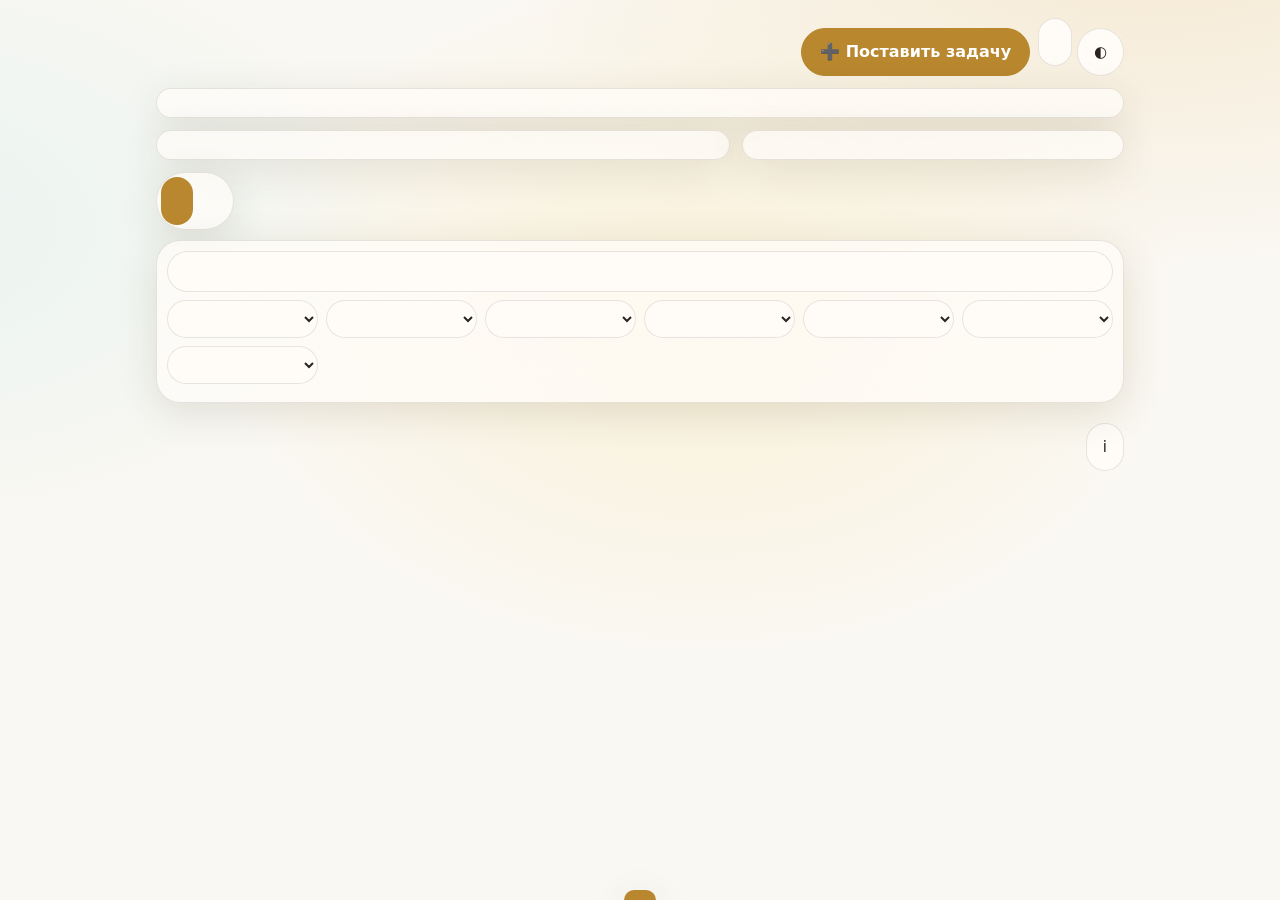
==== commit 0d1646e1: "B29: Дом 2 роли+фото (admin/editor/viewer, сервер+UI, upload+статусы, тесты 9/9) - api.php: роли adm" ====
--- a/house2/deploy/index.html
+++ b/house2/deploy/index.html
@@ -5,26 +5,38 @@
 <meta name="viewport" content="width=device-width,initial-scale=1">
 <title>Журнал работ — Дом 2</title>
 <style>
-:root{--bg1:#fbfaf3;--bg2:#fdf3c8;--bg3:#eef2f7;--card:rgba(255,255,255,.62);--solid:#fff;--tx:#1b1c1e;--mut:#6c6f75;--bd:rgba(20,20,30,.09);--y:#f6c945;--ac:#1b1c1e;--onac:#fff;--hi:#e5484d;--mid:#e59a00;--low:#30a46c;--ok:#30a46c;--bad:#e5484d;--warn:#b26a00;--chip:rgba(20,20,30,.06);--or:#e8811a;--bl:#5b8def;--sh:0 8px 30px rgba(60,50,10,.08)}
-@media(prefers-color-scheme:dark){:root:not([data-theme=light]){--bg1:#131417;--bg2:#2b2510;--bg3:#141a22;--card:rgba(34,36,40,.62);--solid:#1f2124;--tx:#eceef0;--mut:#9aa0a6;--bd:rgba(255,255,255,.09);--ac:#f6c945;--onac:#1b1c1e;--warn:#f0b04a;--chip:rgba(255,255,255,.07);--sh:0 8px 30px rgba(0,0,0,.35)}}
-:root[data-theme=dark]{--bg1:#131417;--bg2:#2b2510;--bg3:#141a22;--card:rgba(34,36,40,.62);--solid:#1f2124;--tx:#eceef0;--mut:#9aa0a6;--bd:rgba(255,255,255,.09);--ac:#f6c945;--onac:#1b1c1e;--warn:#f0b04a;--chip:rgba(255,255,255,.07);--sh:0 8px 30px rgba(0,0,0,.35)}
+:root{--bg1:#faf8f3;--bg2:#f5e8d0;--bg3:#e8f3f0;--card:rgba(255,252,248,.75);--solid:#fffcf8;--tx:#28231e;--mut:#6b5f54;--bd:rgba(60,50,30,.12);--y:#f6c945;--ac:#b8872e;--onac:#fff;--hi:#e5484d;--mid:#e59a00;--low:#30a46c;--ok:#30a46c;--bad:#e5484d;--warn:#b26a00;--chip:rgba(60,50,30,.08);--or:#e8811a;--bl:#5b8def;--sh:0 10px 40px rgba(60,50,10,.12);--font-base:ui-rounded,"SF Pro Rounded","Segoe UI Variable",system-ui,sans-serif;--font-display:Georgia,"Times New Roman",serif;--obj-d2:#c2834e;--obj-sk:#5b8def;--obj-p2:#30a46c;--obj-p3:#e59a00}
+@media(prefers-color-scheme:dark){:root:not([data-theme=light]){--bg1:#1a1614;--bg2:#2b2416;--bg3:#1a2420;--card:rgba(36,32,28,.75);--solid:#252018;--tx:#f2ede8;--mut:#a89f94;--bd:rgba(255,245,230,.1);--ac:#e5b84f;--onac:#1a1614;--warn:#f0b04a;--chip:rgba(255,245,230,.09);--sh:0 10px 40px rgba(0,0,0,.4);--obj-d2:#d49a68;--obj-sk:#7ba5f5;--obj-p2:#4abe82;--obj-p3:#f0b04a}}
+:root[data-theme=dark]{--bg1:#1a1614;--bg2:#2b2416;--bg3:#1a2420;--card:rgba(36,32,28,.75);--solid:#252018;--tx:#f2ede8;--mut:#a89f94;--bd:rgba(255,245,230,.1);--ac:#e5b84f;--onac:#1a1614;--warn:#f0b04a;--chip:rgba(255,245,230,.09);--sh:0 10px 40px rgba(0,0,0,.4)}
 *{box-sizing:border-box}
-body{margin:0;min-height:100vh;color:var(--tx);font:15px/1.45 system-ui,-apple-system,"Segoe UI",sans-serif;background:radial-gradient(1100px 600px at 90% -10%,var(--bg2),transparent 60%),radial-gradient(900px 520px at -10% 25%,var(--bg3),transparent 60%),var(--bg1);background-attachment:fixed}
+body{margin:0;min-height:100vh;color:var(--tx);font:clamp(14px,3vw,15px)/1.5 var(--font-base);background:radial-gradient(1100px 600px at 90% -10%,var(--bg2),transparent 60%),radial-gradient(700px 500px at 55% 35%,rgba(246,201,69,.12),transparent 70%),radial-gradient(900px 520px at -10% 25%,var(--bg3),transparent 60%),var(--bg1);background-attachment:fixed}
 .w{max-width:1000px;margin:0 auto;padding:14px 16px 70px}
-.g{background:var(--card);border:1px solid var(--bd);border-radius:22px;box-shadow:var(--sh);-webkit-backdrop-filter:blur(16px);backdrop-filter:blur(16px)}
+.g{background:var(--card);border:1px solid var(--bd);border-radius:24px;box-shadow:var(--sh);-webkit-backdrop-filter:blur(20px);backdrop-filter:blur(20px);position:relative}
+.g::before{content:'';position:absolute;inset:0;border-radius:24px;background:repeating-linear-gradient(45deg,transparent,transparent 2px,rgba(255,255,255,.02) 2px,rgba(255,255,255,.02) 4px);pointer-events:none;opacity:.5}
 header{display:flex;gap:10px;align-items:center;flex-wrap:wrap;justify-content:space-between;margin:4px 0 12px}
 #hi{color:var(--mut);font-size:13px}#hi b{display:block;color:var(--tx);font-size:13px;font-weight:500}
-h1{font-size:26px;line-height:1.15;margin:2px 0 0;letter-spacing:-.01em}
-button,select,input,textarea{font:inherit;color:var(--tx);background:var(--solid);border:1px solid var(--bd);border-radius:99px;padding:7px 14px}
-textarea{border-radius:14px;resize:vertical}
-button{cursor:pointer;transition:background .15s,transform .1s}button:active{transform:scale(.97)}
+h1{font:clamp(26px,5vw,32px)/1.15 var(--font-display);margin:2px 0 0;letter-spacing:-.01em;color:#1a1410;display:flex;align-items:center;gap:10px}
+h1 svg{width:32px;height:32px;flex:none}
+h1[data-obj="Дом 2"]{color:var(--obj-d2)}
+h1[data-obj="Сколково"]{color:var(--obj-sk)}
+h1[data-obj="Переделкино-2"]{color:var(--obj-p2)}
+h1[data-obj="Переделкино-3"]{color:var(--obj-p3)}
+:root[data-theme=dark] h1,:root:not([data-theme=light]) h1{color:#f5c563}
+:root[data-theme=dark] h1[data-obj="Дом 2"],:root:not([data-theme=light]) h1[data-obj="Дом 2"]{color:var(--obj-d2)}
+:root[data-theme=dark] h1[data-obj="Сколково"],:root:not([data-theme=light]) h1[data-obj="Сколково"]{color:var(--obj-sk)}
+:root[data-theme=dark] h1[data-obj="Переделкино-2"],:root:not([data-theme=light]) h1[data-obj="Переделкино-2"]{color:var(--obj-p2)}
+:root[data-theme=dark] h1[data-obj="Переделкино-3"],:root:not([data-theme=light]) h1[data-obj="Переделкино-3"]{color:var(--obj-p3)}
+:root[data-theme=dark] #loginBox h2,:root:not([data-theme=light]) #loginBox h2{color:#f5c563}
+button,select,input,textarea{font:inherit;color:var(--tx);background:var(--solid);border:1px solid var(--bd);border-radius:999px;padding:8px 16px}
+textarea{border-radius:16px;resize:vertical}
+button{cursor:pointer;transition:background .2s,transform .1s,box-shadow .2s;min-height:48px}button:hover{box-shadow:0 2px 8px rgba(0,0,0,.08)}button:active{transform:scale(.97)}
 button.on{background:var(--ac);color:var(--onac);border-color:var(--ac)}
-:focus-visible{outline:2px solid var(--y);outline-offset:2px}
+:focus-visible{outline:2px solid var(--y);outline-offset:3px;border-radius:4px}
 .sum{display:grid;grid-template-columns:minmax(200px,1fr) 2fr;gap:14px;padding:14px;margin:0 0 12px}
 .gauge{display:flex;flex-direction:column;align-items:center;justify-content:center;text-align:center;position:relative;padding:4px 0}
-.gauge svg{width:100%;max-width:210px}.gauge path{fill:none;stroke-width:12;stroke-linecap:round}
+.gauge svg{width:100%;max-width:210px}
 .gb{stroke:var(--chip)}.gf{stroke:var(--y);transition:stroke-dasharray .5s}
-.gauge b{font-size:34px;margin-top:-46px;letter-spacing:-.02em}.gauge span{color:var(--mut);font-size:12px;margin-top:6px}
+.gauge b{font-size:34px;margin-top:8px;letter-spacing:-.02em}.gauge span{color:var(--mut);font-size:12px;margin-top:6px}
 .tiles{display:grid;grid-template-columns:repeat(3,1fr);gap:10px}
 .kpi{text-align:left;border-radius:18px;padding:10px 12px;background:var(--solid);display:flex;flex-direction:column;gap:2px;min-height:86px}
 .kpi b{font-size:26px;line-height:1.1;letter-spacing:-.02em}.kpi span{color:var(--mut);font-size:12px}
@@ -35,20 +47,22 @@
 .fl{display:grid;grid-template-columns:repeat(auto-fit,minmax(150px,1fr));gap:8px}
 .fl input{grid-column:1/-1}
 #chips{display:flex;flex-wrap:wrap;gap:6px;margin-top:8px}
-.c{position:relative;overflow:hidden;margin:10px 0;border-radius:20px}
-.c::before{content:"";position:absolute;left:0;top:0;bottom:0;width:5px;background:transparent}
+.c{position:relative;overflow:hidden;margin:10px 0;border-radius:24px}
+.c::before{content:"";position:absolute;left:0;top:0;bottom:0;width:5px;background:transparent;border-radius:24px 0 0 24px}
 .c.p-high::before{background:var(--hi)}.c.p-mid::before{background:var(--mid)}.c.p-low::before{background:var(--low)}
-.c>summary{list-style:none;cursor:pointer;padding:12px 14px 12px 18px;display:flex;gap:6px 10px;flex-wrap:wrap;align-items:center}
+.c>summary{list-style:none;cursor:pointer;padding:14px 16px 14px 20px;display:flex;gap:6px 10px;flex-wrap:wrap;align-items:center}
 .c>summary::-webkit-details-marker{display:none}
-.id{font-weight:700;font-size:13px;background:var(--chip);border-radius:99px;padding:2px 9px}
+.id{font-weight:700;font-size:13px;background:var(--chip);border-radius:999px;padding:3px 10px}
 .t{flex:1 1 240px;font-weight:500}.z{color:var(--mut);font-size:13px}
 .bs{display:flex;flex-wrap:wrap;gap:4px}
-.b{font-size:12px;padding:2px 9px;border-radius:99px;background:var(--chip);white-space:nowrap}
+.b{font-size:12px;padding:3px 10px;border-radius:999px;background:var(--chip);white-space:nowrap}
 .b.buy{color:var(--warn)}.b.q{color:var(--bad)}.b.late{background:var(--bad);color:#fff}.b.done{color:var(--ok)}
 .b.pr.p-high{background:var(--hi);color:#fff}.b.pr.p-mid{background:var(--mid);color:#fff}.b.pr.p-low{background:var(--low);color:#fff}
 .b.s1{background:rgba(246,201,69,.35)}.b.s2{background:var(--ok);color:#fff}.b.ed{color:var(--mut);font-style:italic}
-.dn{margin-left:auto;font-size:13px;padding:6px 12px;white-space:nowrap}
+.dn{margin-left:auto;font-size:13px;padding:7px 14px;white-space:nowrap;min-height:48px}
 .dn.on{background:var(--ok);border-color:var(--ok);color:#fff}
+@media(prefers-reduced-motion:no-preference){.dn.on{animation:doneCheck .4s ease-out}}
+@keyframes doneCheck{0%{transform:scale(1.1)}50%{transform:scale(.95)}100%{transform:scale(1)}}
 .c.s-done{opacity:.72}.c.s-done .t{text-decoration:line-through;text-decoration-color:var(--mut)}
 .c.s-late:not(.p-high)::before{background:var(--bad)}
 .bd{padding:6px 16px 14px 18px;border-top:1px solid var(--bd);display:grid;grid-template-columns:repeat(auto-fit,minmax(200px,1fr));gap:10px 16px}
@@ -70,23 +84,40 @@
 .cp{width:100%;min-height:44px;margin:8px 0;background:var(--ac);color:var(--onac);border-color:var(--ac)}
 .hid{display:none!important}
 #foot{display:none}#foot.show{display:block}.info{float:right;margin-top:14px}
-dialog{border:1px solid var(--bd);border-radius:24px;padding:0;width:min(720px,94vw);max-height:90vh;background:var(--solid);color:var(--tx);box-shadow:0 20px 60px rgba(0,0,0,.25)}
-dialog::backdrop{background:rgba(20,20,10,.35);-webkit-backdrop-filter:blur(4px);backdrop-filter:blur(4px)}
+dialog{border:1px solid var(--bd);border-radius:28px;padding:0;width:min(720px,94vw);max-height:90vh;background:var(--solid);color:var(--tx);box-shadow:0 24px 80px rgba(0,0,0,.3)}
+dialog::backdrop{background:rgba(20,20,10,.4);-webkit-backdrop-filter:blur(6px);backdrop-filter:blur(6px)}
 dialog form{display:flex;flex-direction:column;max-height:90vh}
-dialog h2{margin:0;padding:16px 20px 8px;font-size:18px}
-.mf{display:grid;grid-template-columns:repeat(auto-fit,minmax(220px,1fr));gap:12px 14px;padding:8px 20px;overflow:auto}
-.ff{display:flex;flex-direction:column;gap:4px}.ff label,.ff .lb{font-size:12px;color:var(--mut)}
-.ff input:not([type=checkbox]),.ff select,.ff textarea{width:100%;border-radius:12px}
-.ff .cbx{display:flex;gap:8px;align-items:center;font-size:15px;color:var(--tx);min-height:40px}
-.ff input[type=checkbox]{width:20px;height:20px}
-.rs{align-self:flex-start;font-size:12px;padding:2px 10px;color:var(--mut)}
-.ma{display:flex;gap:8px;justify-content:flex-end;padding:12px 20px 16px;border-top:1px solid var(--bd)}
-.pri{background:var(--ac);color:var(--onac);border-color:var(--ac)}
+dialog h2{margin:0;padding:18px 24px 10px;font-size:20px;font-weight:600}
+.mf{display:grid;grid-template-columns:repeat(auto-fit,minmax(220px,1fr));gap:14px 16px;padding:10px 24px;overflow:auto}
+.ff{display:flex;flex-direction:column;gap:5px}.ff label,.ff .lb{font-size:12px;color:var(--mut);font-weight:500}
+.ff input:not([type=checkbox]),.ff select,.ff textarea{width:100%;border-radius:14px;min-height:48px;padding:10px 14px}
+.ff .cbx{display:flex;gap:8px;align-items:center;font-size:15px;color:var(--tx);min-height:48px}
+.ff input[type=checkbox]{width:22px;height:22px;cursor:pointer}
+.rs{align-self:flex-start;font-size:12px;padding:3px 11px;color:var(--mut)}
+.ma{display:flex;gap:10px;justify-content:flex-end;padding:14px 24px 18px;border-top:1px solid var(--bd)}
+.pri{background:var(--ac);color:var(--onac);border-color:var(--ac);font-weight:600}
 #toast{position:fixed;left:50%;bottom:18px;transform:translate(-50%,140%);display:flex;gap:12px;align-items:center;background:var(--ac);color:var(--onac);padding:10px 16px;border-radius:99px;box-shadow:var(--sh);transition:transform .25s;z-index:20;max-width:92vw}
 #toast.show{transform:translate(-50%,0)}#toast button{background:transparent;color:inherit;border-color:currentColor;padding:4px 12px}
 @media(max-width:700px){.sum{grid-template-columns:1fr}.tiles{grid-template-columns:repeat(2,1fr)}}
-@media(max-width:600px){button,select,input{min-height:44px;font-size:16px}textarea{font-size:16px}h1{font-size:22px}.c>summary{padding:12px 12px 12px 16px}.dn{margin-left:0}}
+@media(max-width:600px){button,select,input{min-height:48px;font-size:16px}textarea{font-size:16px}h1{font-size:clamp(20px,5vw,24px)}.c>summary{padding:14px 14px 14px 18px}.dn{margin-left:0;font-size:14px}}
 @media print{.row2,.stk,#chips,.tabs,#th,#lang,.dn,.acts,.pills,#info,dialog,#toast{display:none!important}body{background:#fff;color:#000}.g{box-shadow:none;backdrop-filter:none;background:#fff}.c{break-inside:avoid}}
+
+#loginScreen{position:fixed;inset:0;z-index:100;display:flex;align-items:center;justify-content:center;background:var(--bg1);backdrop-filter:blur(8px)}
+#loginBox{background:var(--solid);border:1px solid var(--bd);border-radius:28px;padding:36px 40px;width:min(400px,92vw);box-shadow:var(--sh)}
+#loginBox h2{font:clamp(22px,4vw,26px)/1.2 var(--font-display);margin:0 0 24px;text-align:center;color:#1a1410}
+#loginBox input{width:100%;margin-bottom:14px;border-radius:16px;min-height:52px;padding:12px 18px;font-size:16px}
+#loginBox button{width:100%;min-height:52px;margin-top:10px;font-size:16px;font-weight:600}
+#loginError{color:var(--bad);font-size:13px;margin:10px 0 0;text-align:center;min-height:18px}
+#objSwitch{display:flex;gap:6px;padding:5px;border-radius:999px;background:var(--chip);margin-right:8px}
+#objSwitch button{border:0;background:transparent;padding:8px 14px;font-size:13px;min-height:38px;font-weight:500;display:flex;align-items:center;gap:6px}
+#objSwitch button svg{width:16px;height:16px;flex:none;opacity:.7}
+#objSwitch button.on{background:var(--solid);box-shadow:0 2px 6px rgba(0,0,0,.08)}
+#objSwitch button.on svg{opacity:1}
+[data-obj="Дом 2"] svg{fill:var(--obj-d2)}
+[data-obj="Сколково"] svg{fill:var(--obj-sk)}
+[data-obj="Переделкино-2"] svg{fill:var(--obj-p2)}
+[data-obj="Переделкино-3"] svg{fill:var(--obj-p3)}
+#logout{font-size:13px;padding:8px 14px;margin-left:4px;min-height:38px}
 
 body{background:radial-gradient(1100px 600px at 90% -10%,var(--bg2),transparent 60%),radial-gradient(700px 500px at 55% 35%,rgba(246,201,69,.16),transparent 70%),radial-gradient(900px 520px at -10% 25%,var(--bg3),transparent 60%),var(--bg1);background-attachment:fixed}
 .gauge path{stroke-linecap:butt}.gauge path.gb{stroke-linecap:round}
@@ -118,14 +149,24 @@
 </style>
 </head>
 <body>
+<div id="loginScreen" class="hid">
+<div id="loginBox">
+<h2>Вход</h2>
+<input type="text" id="loginUser" placeholder="Логин" autocomplete="username">
+<input type="password" id="loginPass" placeholder="Пароль" autocomplete="current-password">
+<button id="loginBtn" class="pri">Войти</button>
+<div id="loginError"></div>
+</div>
+</div>
 <div class="w">
-<header><div><div id="hi"></div><h1 id="h1"></h1></div><div><button id="addTask" class="pri" style="font-size:16px;padding:9px 18px;margin-right:8px">➕ Поставить задачу</button><button id="lang"></button> <button id="th" aria-label="Тема">◐</button></div></header>
+<header><div><div id="hi"></div><h1 id="h1"></h1></div><div><div id="objSwitch" class="hid"></div><button id="addTask" class="pri" style="font-size:16px;padding:9px 18px;margin-right:8px">➕ Поставить задачу</button><button id="lang"></button> <button id="th" aria-label="Тема">◐</button> <button id="logout" class="hid">Выйти</button></div></header>
 <section class="sum g" id="sum"></section>
 <div class="row2"><section class="g pan" id="prog"></section><section class="g pan" id="team"></section></div>
 <div class="tabs g"><button id="t1" class="on"></button><button id="t2"></button></div>
 <div id="v1">
  <div class="stk g"><div class="fl">
   <input id="q" type="search">
+  <select id="fobj"></select>
   <select id="fe"></select><select id="fz"></select><select id="fs"></select><select id="fp"></select><select id="fm"></select>
   <select id="so"></select>
  </div>
@@ -137,8 +178,9 @@
 </div>
 <dialog id="dlg"><form id="ef"><h2 id="mt"></h2><div class="mf" id="mf"></div><div class="ma"><button type="button" id="mc"></button><button type="submit" id="ms" class="pri"></button></div></form></dialog>
 <dialog id="newTaskDlg"><form id="ntf"><h2>Новая задача</h2><div class="mf" style="grid-template-columns:1fr"><div class="ff"><label>Опишите задачу текстом или голосом</label><textarea id="taskInput" rows="5" placeholder="Например: Смонтировать зеркала в прихожей первого этажа, исполнитель Сергей, высокий приоритет"></textarea><div style="display:flex;gap:8px;margin-top:6px"><button type="button" id="voiceBtn" style="background:var(--ac);color:var(--onac);border-color:var(--ac)">🎤 Голосовой ввод</button><span id="voiceStatus" style="font-size:12px;color:var(--mut);align-self:center"></span></div></div></div><div id="aiPrev" class="hid" style="padding:0 20px"><div id="aiHead" style="font-size:13px;margin:4px 0 8px"></div><div class="mf" style="padding:0"><div class="ff" style="grid-column:1/-1"><label>Задача</label><input id="ap_task" maxlength="300"></div><div class="ff"><label>Исполнитель</label><select id="ap_executor"></select></div><div class="ff"><label>Приоритет</label><select id="ap_priority"></select></div><div class="ff"><label>Этаж</label><select id="ap_zone"></select></div><div class="ff"><label>Комната</label><input id="ap_room" maxlength="60"></div><div class="ff"><label>Срок</label><input id="ap_deadline" type="date"></div><div class="ff"><label>Категория</label><input id="ap_category" maxlength="60"></div><div class="ff" style="grid-column:1/-1"><label>Материалы (по одному в строке)</label><textarea id="ap_mats" rows="2"></textarea></div></div></div><div class="ma"><button type="button" id="ntCancel">Отмена</button><button type="button" id="aiFix" class="hid">✎ Поправить текст</button><button type="submit" class="pri" id="ntGo">Разобрать</button></div></form></dialog>
+<dialog id="photoDlg"><h2 id="photoTitle">Фото</h2><div id="photoList" style="display:grid;grid-template-columns:repeat(auto-fill,minmax(120px,1fr));gap:12px;padding:16px"></div><div style="padding:0 16px 16px"><input type="file" id="photoInput" accept="image/*" capture="environment" style="display:none" multiple><button type="button" id="photoAddBtn" class="pri">📷 Добавить фото</button><button type="button" id="photoClose" style="margin-left:8px">Закрыть</button></div></dialog>
 <div id="toast" role="status" aria-live="polite"></div>
-<script>window.TASKS=[{"task_id": "D2-001", "object": "Дом 2", "floor_zone": "1 этаж", "room": "Прихожая", "category": "Зеркала", "task": "Смонтировать зеркала в прихожей", "task_type": "Монтаж", "responsible": "Сергей", "executor": "Сергей", "materials_status": "Всё есть", "purchase_required": "False", "purchase_item_or_action": "", "status": "Новая", "priority": "", "deadline": "", "comment": "Было: Сергей + подсобники", "pending": false, "uz": {"zone": "1-qavat — Daxliz", "work": "Daxlizdagi ko‘zgularni o‘rnatish", "materials": "Bor"}}, {"task_id": "D2-002", "object": "Дом 2", "floor_zone": "1 этаж", "room": "Гостевой санузел", "category": "Зеркала", "task": "Смонтировать зеркало", "task_type": "Монтаж", "responsible": "Сергей", "executor": "Сергей", "materials_status": "Всё есть", "purchase_required": "False", "purchase_item_or_action": "", "status": "Новая", "priority": "", "deadline": "", "comment": "Было: Сергей + подсобники", "pending": false, "uz": {"zone": "1-qavat — Mehmonlar sanuzeli", "work": "Ko‘zguni o‘rnatish", "materials": "Bor"}}, {"task_id": "D2-003", "object": "Дом 2", "floor_zone": "1 этаж", "room": "Гараж", "category": "Организация", "task": "Разобрать и привести в порядок гараж", "task_type": "Работа", "responsible": "Илья", "executor": "Сергей", "materials_status": "Всё есть", "purchase_required": "False", "purchase_item_or_action": "", "status": "Новая", "priority": "", "deadline": "", "comment": "Было: Разнорабочие", "pending": false, "uz": {"zone": "1-qavat — Garaj", "work": "Garajni bo‘shatib, tartibga keltirish", "materials": "Bor"}}, {"task_id": "D2-004", "object": "Дом 2", "floor_zone": "1 этаж", "room": "Входная группа", "category": "Электрика / отделка", "task": "Утопить провода домофона и заштукатурить место прокладки", "task_type": "Работа", "responsible": "Ахмат", "executor": "Ахмат", "materials_status": "Всё есть", "purchase_required": "False", "purchase_item_or_action": "", "status": "Новая", "priority": "", "deadline": "", "comment": "", "pending": false, "uz": {"zone": "1-qavat — Kirish qismi", "work": "Domofon simlarini devorga botirib, sim o‘tgan joyni suvoqlash", "materials": "Bor"}}, {"task_id": "D2-005", "object": "Дом 2", "floor_zone": "Улица", "room": "Фасад, входная дверь", "category": "Отделка", "task": "Оштукатурить дверной откос входной двери со стороны фасада", "task_type": "Работа", "responsible": "Ахмат", "executor": "Ахмат", "materials_status": "Всё есть", "purchase_required": "False", "purchase_item_or_action": "", "status": "Новая", "priority": "", "deadline": "", "comment": "", "pending": false, "uz": {"zone": "1-qavat, fasad — Kirish eshigi", "work": "Kirish eshigining fasad tomondagi otkosini suvoqlash", "materials": "Bor"}}, {"task_id": "D2-006", "object": "Дом 2", "floor_zone": "Улица", "room": "Крыльцо", "category": "Плитка", "task": "Доложить плитку на крыльце", "task_type": "Работа", "responsible": "Эдик", "executor": "Эдик", "materials_status": "Плитка и материалы есть", "purchase_required": "False", "purchase_item_or_action": "", "status": "Новая", "priority": "", "deadline": "", "comment": "Было: Эдик (Боря)", "pending": false, "uz": {"zone": "Tashqi hudud — Kirish ayvoni", "work": "Kirish ayvonidagi yetishmayotgan plitkalarni yotqizish", "materials": "Bor"}}, {"task_id": "D2-007", "object": "Дом 2", "floor_zone": "Улица", "room": "Фасад со стороны гаража и кондиционеров", "category": "Водосток", "task": "Выровнять водосточную трубу", "task_type": "Работа", "responsible": "Эдик", "executor": "Эдик", "materials_status": "Всё есть", "purchase_required": "False", "purchase_item_or_action": "", "status": "Новая", "priority": "", "deadline": "", "comment": "Было: Хасан", "pending": false, "uz": {"zone": "Tashqi hudud — Garaj va konditsionerlar tomondagi fasad", "work": "Suv oqizish quvurini to‘g‘rilash", "materials": "Bor"}}, {"task_id": "D2-008", "object": "Дом 2", "floor_zone": "1 этаж", "room": "Прихожая", "category": "Мебель", "task": "Подобрать тумбу либо детали для изготовления по аналогии с КПП", "task_type": "Подбор / закупка", "responsible": "Андрей", "executor": "Илья", "materials_status": "Нет", "purchase_required": "True", "purchase_item_or_action": "Тумба или детали для изготовления", "status": "Новая", "priority": "", "deadline": "", "comment": "", "pending": false, "uz": {"zone": "1-qavat — Daxliz", "work": "КПП dagi namunaga o‘xshash tumba yoki uni tayyorlash uchun detallarni tanlash", "materials": "Yo‘q — sotib olish kerak: Tumba yoki uni yasash uchun qismlar"}}, {"task_id": "D2-009", "object": "Дом 2", "floor_zone": "1 этаж", "room": "Взрослый санузел", "category": "Комплектующие", "task": "Найти хромированный профиль для стекла мокрой зоны", "task_type": "Закупка", "responsible": "Илья", "executor": "Сергей", "materials_status": "Нет", "purchase_required": "True", "purchase_item_or_action": "Хромированный профиль", "status": "Новая", "priority": "", "deadline": "", "comment": "", "pending": false, "uz": {"zone": "1-qavat — Kattalar sanuzeli", "work": "Nam zonadagi shisha uchun xromlangan profilni topish", "materials": "Yo‘q — sotib olish kerak: Xromlangan profil"}}, {"task_id": "D2-010", "object": "Дом 2", "floor_zone": "1 этаж", "room": "Взрослый санузел", "category": "Двери", "task": "Очистить замок", "task_type": "Работа", "responsible": "Роман, отделочник", "executor": "Роман, отделочник", "materials_status": "Всё есть", "purchase_required": "False", "purchase_item_or_action": "", "status": "Новая", "priority": "", "deadline": "", "comment": "", "pending": false, "uz": {"zone": "1-qavat — Kattalar sanuzeli", "work": "Qulfni tozalash", "materials": "Bor"}}, {"task_id": "D2-011", "object": "Дом 2", "floor_zone": "1 этаж", "room": "Взрослый санузел", "category": "Двери / покраска", "task": "Покрасить торец и саму дверь", "task_type": "Работа", "responsible": "Роман, отделочник", "executor": "Роман, отделочник", "materials_status": "Всё есть", "purchase_required": "False", "purchase_item_or_action": "", "status": "Новая", "priority": "", "deadline": "", "comment": "", "pending": false, "uz": {"zone": "1-qavat — Kattalar sanuzeli", "work": "Eshikning yon qirrasi va eshikning o‘zini bo‘yash", "materials": "Bor"}}, {"task_id": "D2-012", "object": "Дом 2", "floor_zone": "1 этаж", "room": "Чёрная дверь", "category": "Двери / покраска", "task": "Выполнить необходимую подкраску чёрной двери", "task_type": "Работа", "responsible": "Роман, отделочник", "executor": "Роман, отделочник", "materials_status": "Всё есть", "purchase_required": "False", "purchase_item_or_action": "", "status": "Новая", "priority": "", "deadline": "", "comment": "", "pending": false, "uz": {"zone": "1-qavat — Qora eshik", "work": "Qora eshikdagi bo‘yalmay qolgan joylarni bo‘yab chiqish", "materials": "Bor"}}, {"task_id": "D2-013", "object": "Дом 2", "floor_zone": "1 этаж", "room": "Вход в спальный блок", "category": "Двери", "task": "Отремонтировать закрашенный замок и очистить его", "task_type": "Ремонт", "responsible": "Роман, отделочник", "executor": "Роман, отделочник", "materials_status": "Всё есть", "purchase_required": "False", "purchase_item_or_action": "", "status": "Новая", "priority": "", "deadline": "", "comment": "", "pending": false, "uz": {"zone": "1-qavat — Yotoqxona blokiga kirish", "work": "Bo‘yoq bilan qotib qolgan qulfni ta’mirlab, tozalash", "materials": "Bor"}}, {"task_id": "D2-014", "object": "Дом 2", "floor_zone": "1 этаж", "room": "Коридор спальни", "category": "Свет", "task": "Выбрать белый светильник", "task_type": "Закупка", "responsible": "Илья", "executor": "Илья", "materials_status": "Нет", "purchase_required": "True", "purchase_item_or_action": "Белый светильник", "status": "Новая", "priority": "", "deadline": "", "comment": "", "pending": false, "uz": {"zone": "1-qavat — Yotoqxona yo‘lagi", "work": "Oq yoritgichni tanlash", "materials": "Yo‘q — sotib olish kerak: Oq yoritgich"}}, {"task_id": "D2-015", "object": "Дом 2", "floor_zone": "1 этаж", "room": "Гардероб спальни", "category": "Покраска", "task": "Подкрасить пространство между рейками в чёрный цвет", "task_type": "Работа", "responsible": "Роман, отделочник", "executor": "Роман, отделочник", "materials_status": "Всё есть", "purchase_required": "False", "purchase_item_or_action": "", "status": "Новая", "priority": "", "deadline": "", "comment": "", "pending": false, "uz": {"zone": "1-qavat — Yotoqxona garderobi", "work": "Reykalar orasidagi joyni qora rangda bo‘yab chiqish", "materials": "Bor"}}, {"task_id": "D2-016", "object": "Дом 2", "floor_zone": "1 этаж", "room": "Гардероб спальни", "category": "Покраска", "task": "Устранить непрокрасы возле двери", "task_type": "Работа", "responsible": "Роман, отделочник", "executor": "Роман, отделочник", "materials_status": "Всё есть", "purchase_required": "False", "purchase_item_or_action": "", "status": "Новая", "priority": "", "deadline": "", "comment": "", "pending": false, "uz": {"zone": "1-qavat — Yotoqxona garderobi", "work": "Eshik yonidagi bo‘yalmay qolgan joylarni tuzatish", "materials": "Bor"}}, {"task_id": "D2-017", "object": "Дом 2", "floor_zone": "1 этаж", "room": "Шкафы спальни", "category": "Электрика / свет", "task": "Сделать подсветку внутри шкафов", "task_type": "Монтаж", "responsible": "Илья", "executor": "Степан, мебельщик", "materials_status": "Всё есть", "purchase_required": "False", "purchase_item_or_action": "", "status": "Новая", "priority": "", "deadline": "", "comment": "Было: Степан или Алексей", "pending": false, "uz": {"zone": "1-qavat — Yotoqxona shkaflari", "work": "Shkaflar ichiga yoritish o‘rnatish", "materials": "Bor"}}, {"task_id": "D2-018", "object": "Дом 2", "floor_zone": "1 этаж", "room": "Гардеробная спальни", "category": "Мебель", "task": "Изготовить и установить полки", "task_type": "Работа", "responsible": "Илья", "executor": "Степан, мебельщик", "materials_status": "Всё есть", "purchase_required": "False", "purchase_item_or_action": "", "status": "Новая", "priority": "", "deadline": "", "comment": "Было: Степан или Сергей", "pending": false, "uz": {"zone": "1-qavat — Yotoqxona kiyinish xonasi", "work": "Tokchalarni tayyorlab, o‘rnatish", "materials": "Bor"}}, {"task_id": "D2-019", "object": "Дом 2", "floor_zone": "1 этаж", "room": "Гардеробная спальни", "category": "Мебель", "task": "Уточнить и заказать кромку для полок", "task_type": "Закупка", "responsible": "Илья", "executor": "Степан, мебельщик", "materials_status": "Требуется уточнение", "purchase_required": "True", "purchase_item_or_action": "Кромка для полок", "status": "Новая", "priority": "", "deadline": "", "comment": "Было: Степан или Сергей", "pending": false, "uz": {"zone": "1-qavat — Yotoqxona kiyinish xonasi", "work": "Tokchalar uchun qirra lentasini (kromkani) aniqlashtirib, buyurtma qilish", "materials": "Yo‘q — aniqlashtirish kerak: Tokchalar uchun qirra lentasi (kromka)"}}, {"task_id": "D2-020", "object": "Дом 2", "floor_zone": "1 этаж", "room": "Постирочная", "category": "Электрика", "task": "Установить розетки", "task_type": "Монтаж", "responsible": "Алексей, электрик", "executor": "Алексей, электрик", "materials_status": "Розетки есть", "purchase_required": "False", "purchase_item_or_action": "", "status": "Новая", "priority": "", "deadline": "", "comment": "", "pending": false, "uz": {"zone": "1-qavat — Kir yuvish xonasi", "work": "Rozetkalarni o‘rnatish", "materials": "Bor"}}, {"task_id": "D2-021", "object": "Дом 2", "floor_zone": "1 этаж", "room": "Дверь спального блока", "category": "Двери", "task": "Покрасить внутреннюю часть язычка двери и очистить замок", "task_type": "Работа", "responsible": "Роман, отделочник", "executor": "Роман, отделочник", "materials_status": "Всё есть", "purchase_required": "False", "purchase_item_or_action": "", "status": "Новая", "priority": "", "deadline": "", "comment": "Было: Роман, отделочник + разнорабочие", "pending": false, "uz": {"zone": "1-qavat — Yotoqxona bloki eshigi", "work": "Eshik qulfi tilchasining ichki qismini bo‘yab, qulfni tozalash", "materials": "Bor"}}, {"task_id": "D2-022", "object": "Дом 2", "floor_zone": "1 этаж", "room": "Интерьер", "category": "Декор", "task": "Купить рамки для картин", "task_type": "Закупка", "responsible": "Андрей", "executor": "Андрей", "materials_status": "Нет", "purchase_required": "True", "purchase_item_or_action": "Рамки для картин", "status": "Новая", "priority": "", "deadline": "", "comment": "", "pending": false, "uz": {"zone": "Umumiy joylar — Interyer", "work": "Rasmlar uchun ramkalar sotib olish", "materials": "Yo‘q — sotib olish kerak: Rasmlar uchun ramkalar"}}, {"task_id": "D2-023", "object": "Дом 2", "floor_zone": "1 этаж", "room": "Кухня", "category": "Керамогранит", "task": "Приклеить керамогранит", "task_type": "Работа", "responsible": "Роман, отделочник", "executor": "Роман, отделочник", "materials_status": "Всё есть", "purchase_required": "False", "purchase_item_or_action": "", "status": "Новая", "priority": "", "deadline": "", "comment": "", "pending": false, "uz": {"zone": "1-qavat — Oshxona", "work": "Keramogranitni yopishtirish", "materials": "Bor"}}, {"task_id": "D2-024", "object": "Дом 2", "floor_zone": "1 этаж", "room": "Кухня", "category": "Техника", "task": "Найти и купить варочную панель", "task_type": "Закупка", "responsible": "Илья", "executor": "Илья", "materials_status": "Нет", "purchase_required": "True", "purchase_item_or_action": "Варочная панель", "status": "Новая", "priority": "", "deadline": "", "comment": "", "pending": false, "uz": {"zone": "1-qavat — Oshxona", "work": "Pishirish panelini topib, sotib olish", "materials": "Yo‘q — sotib olish kerak: Pishirish paneli"}}, {"task_id": "D2-025", "object": "Дом 2", "floor_zone": "1 этаж", "room": "Внутрипольные конвекторы", "category": "Отопление", "task": "Заказать и установить решётки внутрипольных конвекторов", "task_type": "Комплектация", "responsible": "Андрей", "executor": "Роман, снабженец", "materials_status": "Счёт есть", "purchase_required": "True", "purchase_item_or_action": "Оплатить счёт и заказать решётки", "status": "Новая", "priority": "", "deadline": "", "comment": "Монтаж решёток тоже Роман, снабженец (решение Ильи)", "pending": false, "uz": {"zone": "Umumiy joylar — Pol ichidagi konvektorlar", "work": "Pol ichidagi konvektorlar uchun panjaralarni buyurtma qilib, o‘rnatish", "materials": "Yo‘q — hisobni to‘lash va panjaralarni buyurtma qilish"}}, {"task_id": "D2-026", "object": "Дом 2", "floor_zone": "1 этаж", "room": "Кухонный остров", "category": "Электрика", "task": "Установить розетки в острове", "task_type": "Монтаж", "responsible": "Алексей, электрик", "executor": "Алексей, электрик", "materials_status": "Розетки есть", "purchase_required": "False", "purchase_item_or_action": "", "status": "Новая", "priority": "", "deadline": "", "comment": "", "pending": false, "uz": {"zone": "1-qavat — Oshxona oroli", "work": "Oshxona oroliga rozetkalar o‘rnatish", "materials": "Bor"}}, {"task_id": "D2-027", "object": "Дом 2", "floor_zone": "1 этаж", "room": "Кухня", "category": "Вентиляция", "task": "Смонтировать вытяжку", "task_type": "Монтаж", "responsible": "Сергей", "executor": "Сергей", "materials_status": "Вытяжка есть", "purchase_required": "False", "purchase_item_or_action": "", "status": "Новая", "priority": "", "deadline": "", "comment": "", "pending": false, "uz": {"zone": "1-qavat — Oshxona", "work": "Vityajkani o‘rnatish", "materials": "Bor"}}, {"task_id": "D2-028", "object": "Дом 2", "floor_zone": "1 этаж", "room": "Кухонный остров", "category": "Электрика", "task": "Установить выключатель подсветки острова", "task_type": "Монтаж", "responsible": "Алексей, электрик", "executor": "Алексей, электрик", "materials_status": "Всё есть", "purchase_required": "False", "purchase_item_or_action": "", "status": "Новая", "priority": "", "deadline": "", "comment": "", "pending": false, "uz": {"zone": "1-qavat — Oshxona oroli", "work": "Oshxona oroli yoritgichi uchun o‘chirgich o‘rnatish", "materials": "Bor"}}, {"task_id": "D2-029", "object": "Дом 2", "floor_zone": "1 этаж", "room": "Столовая", "category": "Свет", "task": "Смонтировать три люстры над столом", "task_type": "Монтаж", "responsible": "Алексей, электрик", "executor": "Алексей, электрик", "materials_status": "Нет", "purchase_required": "True", "purchase_item_or_action": "Три люстры", "status": "Новая", "priority": "", "deadline": "", "comment": "", "pending": false, "uz": {"zone": "1-qavat — Ovqatlanish xonasi", "work": "Stol ustiga uchta qandil o‘rnatish", "materials": "Yo‘q — sotib olish kerak: Uchta qandil"}}, {"task_id": "D2-030", "object": "Дом 2", "floor_zone": "1 этаж", "room": "Зал, мансардные окна", "category": "Электрика", "task": "Провести провод через кабель-канал", "task_type": "Монтаж", "responsible": "Илья", "executor": "Алексей, электрик", "materials_status": "Кабель-канал не куплен", "purchase_required": "True", "purchase_item_or_action": "Кабель-канал", "status": "Новая", "priority": "", "deadline": "", "comment": "Провод пока не обрезать", "pending": false, "uz": {"zone": "1-qavat — Zal, mansard oynalari", "work": "Simni kabel-kanal orqali o‘tkazish", "materials": "Yo‘q — sotib olish kerak: Kabel-kanal"}}, {"task_id": "D2-031", "object": "Дом 2", "floor_zone": "1 этаж", "room": "Зал", "category": "Уборка", "task": "Отмыть мансардные окна", "task_type": "Работа", "responsible": "Илья", "executor": "Сергей", "materials_status": "Всё есть", "purchase_required": "False", "purchase_item_or_action": "", "status": "Новая", "priority": "", "deadline": "", "comment": "Было: Женя, кровельщик", "pending": false, "uz": {"zone": "1-qavat — Zal", "work": "Mansard oynalarini yuvib tozalash", "materials": "Bor"}}, {"task_id": "D2-032", "object": "Дом 2", "floor_zone": "1 этаж", "room": "Весь дом: мансардные окна", "category": "Автоматика", "task": "Укомплектовать и настроить приводы и шторы мансардных окон", "task_type": "Монтаж", "responsible": "Илья", "executor": "Николай, шторы", "materials_status": "После обхода", "purchase_required": "False", "purchase_item_or_action": "", "status": "Новая", "priority": "", "deadline": "", "comment": "Илья проводит обход и уточняет список по каждому окну; Было: Николай", "pending": false, "uz": {"zone": "Butun uy — Mansard oynalari", "work": "Mansard oynalarining yuritmalari va pardalarini to‘liq jihozlab, sozlash", "materials": "Ko‘rikdan keyin aniqlashtirish kerak"}}, {"task_id": "D2-033", "object": "Дом 2", "floor_zone": "2 этаж", "room": "Лестница, верхняя ступень", "category": "Напольное покрытие", "task": "Переклеить кварцвинил на верхней ступени", "task_type": "Ремонт", "responsible": "Роман, отделочник", "executor": "Роман, отделочник", "materials_status": "Всё есть", "purchase_required": "False", "purchase_item_or_action": "", "status": "Новая", "priority": "", "deadline": "", "comment": "", "pending": false, "uz": {"zone": "Zina — Yuqori zina pog‘onasi", "work": "Yuqori zina pog‘onasidagi kvarts-vinil qoplamani qayta yopishtirish", "materials": "Bor"}}, {"task_id": "D2-034", "object": "Дом 2", "floor_zone": "1 этаж", "room": "Весь дом: мансардные окна", "category": "Электрика", "task": "Подключить приводы мансардных окон через кабель-канал", "task_type": "Монтаж", "responsible": "Илья", "executor": "Алексей, электрик", "materials_status": "Кабель-канал не куплен", "purchase_required": "True", "purchase_item_or_action": "Кабель-канал", "status": "Новая", "priority": "", "deadline": "", "comment": "Кабель-канал не куплен ни для одной задачи (см. D2-030)", "pending": false, "uz": {"zone": "Butun uy — Mansard oynalari", "work": "Mansard oynalari yuritmalarini kabel-kanal orqali ulash", "materials": "Bor"}}, {"task_id": "D2-036", "object": "Дом 2", "floor_zone": "2 этаж", "room": "Антресоль: потолок", "category": "Покраска", "task": "Подкрасить потолок", "task_type": "Работа", "responsible": "Роман, отделочник", "executor": "Роман, отделочник", "materials_status": "Всё есть", "purchase_required": "False", "purchase_item_or_action": "", "status": "Новая", "priority": "", "deadline": "", "comment": "", "pending": false, "uz": {"zone": "Antresol — Shift", "work": "Shiftni qayta bo‘yash", "materials": "Bor"}}, {"task_id": "D2-037", "object": "Дом 2", "floor_zone": "2 этаж", "room": "Антресоль: сеть", "category": "Слаботочка", "task": "Подключить роутер", "task_type": "Монтаж", "responsible": "Илья", "executor": "Алексей, электрик", "materials_status": "Роутер куплен", "purchase_required": "False", "purchase_item_or_action": "", "status": "Новая", "priority": "", "deadline": "", "comment": "Проверить питание; Было: Булат", "pending": false, "uz": {"zone": "Antresol — Tarmoq", "work": "Routerni ulash", "materials": "Yo‘q — sotib olish kerak: Router"}}, {"task_id": "D2-038", "object": "Дом 2", "floor_zone": "2 этаж", "room": "Антресоль: освещение", "category": "LED", "task": "Повторно закрепить светодиодную ленту", "task_type": "Ремонт", "responsible": "Алексей, электрик", "executor": "Алексей, электрик", "materials_status": "Всё есть", "purchase_required": "False", "purchase_item_or_action": "", "status": "Новая", "priority": "", "deadline": "", "comment": "", "pending": false, "uz": {"zone": "Antresol — Yoritish", "work": "LED lentani qayta mahkamlash", "materials": "Bor"}}, {"task_id": "D2-039", "object": "Дом 2", "floor_zone": "1 этаж", "room": "Зал", "category": "Свет", "task": "Купить кольцо большего диаметра для люстры", "task_type": "Закупка", "responsible": "Алексей, электрик", "executor": "Роман, снабженец", "materials_status": "Нет", "purchase_required": "True", "purchase_item_or_action": "Кольцо для люстры", "status": "Новая", "priority": "", "deadline": "", "comment": "", "pending": false, "uz": {"zone": "1-qavat — Zal", "work": "Qandil uchun kattaroq diametrli halqa sotib olish", "materials": "Yo‘q — sotib olish kerak: Qandil uchun halqa"}}, {"task_id": "D2-040", "object": "Дом 2", "floor_zone": "1 этаж", "room": "Зал", "category": "Свет", "task": "Спрятать трансформатор люстры и укоротить тросы", "task_type": "Монтаж", "responsible": "Алексей, электрик", "executor": "Алексей, электрик", "materials_status": "Всё есть", "purchase_required": "False", "purchase_item_or_action": "", "status": "Новая", "priority": "", "deadline": "", "comment": "", "pending": false, "uz": {"zone": "1-qavat — Zal", "work": "Qandil transformatorini yashirib, troslarini qisqartirish", "materials": "Bor"}}, {"task_id": "D2-041", "object": "Дом 2", "floor_zone": "1 этаж", "room": "Зал", "category": "Свет", "task": "Заменить провод и опустить люстру на один метр", "task_type": "Монтаж", "responsible": "Алексей, электрик", "executor": "Алексей, электрик", "materials_status": "Всё есть", "purchase_required": "False", "purchase_item_or_action": "", "status": "Новая", "priority": "", "deadline": "", "comment": "", "pending": false, "uz": {"zone": "1-qavat — Zal", "work": "Simni almashtirib, qandilni bir metr pastga tushirish", "materials": "Bor"}}, {"task_id": "D2-042", "object": "Дом 2", "floor_zone": "2 этаж", "room": "Антресоль: дверь", "category": "Двери", "task": "Очистить резиновый уплотнитель двери", "task_type": "Работа", "responsible": "Алексей, электрик", "executor": "Сергей", "materials_status": "Всё есть", "purchase_required": "False", "purchase_item_or_action": "", "status": "Новая", "priority": "", "deadline": "", "comment": "Было: Сергей + разнорабочие", "pending": false, "uz": {"zone": "Antresol — Eshik", "work": "Eshikning rezina zichlagichini tozalash", "materials": "Bor"}}, {"task_id": "D2-043", "object": "Дом 2", "floor_zone": "2 этаж", "room": "Антресоль: дверь / декоративная панель", "category": "Отделка", "task": "Очистить монтажную пену в примыкании деревянной панели к двери", "task_type": "Работа", "responsible": "Алексей, электрик", "executor": "Сергей", "materials_status": "Всё есть", "purchase_required": "False", "purchase_item_or_action": "", "status": "Новая", "priority": "", "deadline": "", "comment": "Было: Сергей + разнорабочие", "pending": false, "uz": {"zone": "Antresol — Eshik va dekorativ panel", "work": "Yog‘och panelning eshikka tutashgan joyidagi montaj ko‘pigini tozalash", "materials": "Bor"}}, {"task_id": "D2-044", "object": "Дом 2", "floor_zone": "2 этаж", "room": "Антресоль: вход", "category": "Электрика", "task": "Заменить выключатель входа на антресоль на чёрный", "task_type": "Монтаж", "responsible": "Алексей, электрик", "executor": "Алексей, электрик", "materials_status": "Всё есть", "purchase_required": "False", "purchase_item_or_action": "", "status": "Новая", "priority": "", "deadline": "", "comment": "", "pending": false, "uz": {"zone": "Antresol — Kirish", "work": "Antresol kirishidagi o‘chirgichni qora ranglisiga almashtirish", "materials": "Bor"}}, {"task_id": "D2-045", "object": "Дом 2", "floor_zone": "1 этаж", "room": "Зал", "category": "Кондиционирование", "task": "Купить чёрный кондиционер шириной более 900 мм", "task_type": "Закупка", "responsible": "Илья", "executor": "Илья", "materials_status": "Нет", "purchase_required": "True", "purchase_item_or_action": "Чёрный кондиционер шириной более 900 мм", "status": "Новая", "priority": "", "deadline": "", "comment": "", "pending": false, "uz": {"zone": "1-qavat — Zal", "work": "Eni 900 mm dan katta qora konditsioner sotib olish", "materials": "Yo‘q — sotib olish kerak: Eni 900 mm dan katta qora konditsioner"}}, {"task_id": "D2-046", "object": "Дом 2", "floor_zone": "1 этаж", "room": "Весь дом: шторы", "category": "Текстиль", "task": "Купить пакеты и заправить белые шторы", "task_type": "Закупка + работа", "responsible": "Роман, снабженец", "executor": "Роман, снабженец", "materials_status": "Пакеты не куплены", "purchase_required": "True", "purchase_item_or_action": "Пакеты для белых штор", "status": "Новая", "priority": "", "deadline": "", "comment": "Было: Роман, снабженец — закупка; разнорабочие — заправка", "pending": false, "uz": {"zone": "Butun uy — Pardalar", "work": "Paketlar sotib olib, oq pardalarni ularga joylash", "materials": "Yo‘q — sotib olish kerak: Oq pardalar uchun paketlar"}}, {"task_id": "D2-047", "object": "Дом 2", "floor_zone": "2 этаж", "room": "Детская 3", "category": "Двери / покраска", "task": "Покрасить торец двери", "task_type": "Работа", "responsible": "Роман, отделочник", "executor": "Роман, отделочник", "materials_status": "Всё есть", "purchase_required": "False", "purchase_item_or_action": "", "status": "Новая", "priority": "", "deadline": "", "comment": "", "pending": false, "uz": {"zone": "2-qavat — 3-bolalar xonasi", "work": "Eshikning yon qirrasini bo‘yash", "materials": "Bor"}}, {"task_id": "D2-048", "object": "Дом 2", "floor_zone": "1 этаж", "room": "Весь дом: двери", "category": "Двери", "task": "Установить ограничители на все необходимые двери", "task_type": "Закупка + монтаж", "responsible": "Илья", "executor": "Сергей", "materials_status": "Нет", "purchase_required": "True", "purchase_item_or_action": "Ограничители дверей (закупает Роман, снабженец)", "status": "Новая", "priority": "", "deadline": "", "comment": "Объединено с удалённой дублирующей позицией D2-035; Было: Роман, снабженец — закупка; Сергей — монтаж", "pending": false, "uz": {"zone": "Butun uy — Eshiklar", "work": "Kerakli barcha eshiklarga cheklagichlar o‘rnatish", "materials": "Yo‘q — sotib olish kerak: Eshik cheklagichlari"}}, {"task_id": "D2-049", "object": "Дом 2", "floor_zone": "1 этаж", "room": "Весь дом: шторы", "category": "Электрика", "task": "Заменить кнопки приводов штор одноклавишными выключателями", "task_type": "Переделка", "responsible": "Алексей, электрик", "executor": "Алексей, электрик", "materials_status": "Всё есть", "purchase_required": "False", "purchase_item_or_action": "", "status": "Новая", "priority": "", "deadline": "", "comment": "", "pending": false, "uz": {"zone": "Butun uy — Pardalar", "work": "Parda yuritmalari tugmalarini bir klavishli o‘chirgichlarga almashtirish", "materials": "Bor"}}, {"task_id": "D2-050", "object": "Дом 2", "floor_zone": "2 этаж", "room": "Спальня 2", "category": "Обои", "task": "Аккуратно подрезать низ обоев", "task_type": "Работа", "responsible": "Роман, отделочник", "executor": "Роман, отделочник", "materials_status": "Всё есть", "purchase_required": "False", "purchase_item_or_action": "", "status": "Новая", "priority": "", "deadline": "", "comment": "", "pending": false, "uz": {"zone": "2-qavat — 2-yotoqxona", "work": "Gulqog‘ozning pastki chetini ehtiyotkorlik bilan kesish", "materials": "Bor"}}, {"task_id": "D2-051", "object": "Дом 2", "floor_zone": "1 этаж", "room": "Весь дом: сеть", "category": "Слаботочка", "task": "Установить роутеры: три на втором и два на первом этаже", "task_type": "Монтаж", "responsible": "Илья", "executor": "Алексей, электрик", "materials_status": "Роутеры куплены", "purchase_required": "False", "purchase_item_or_action": "", "status": "Новая", "priority": "", "deadline": "", "comment": "Было: Булат", "pending": false, "uz": {"zone": "Butun uy — Tarmoq", "work": "Routerlarni o‘rnatish: uchtasi 2-qavatga, ikkitasi 1-qavatga", "materials": "Yo‘q — sotib olish kerak: Beshta router"}}, {"task_id": "D2-052", "object": "Дом 2", "floor_zone": "1 этаж", "room": "Весь дом: сеть", "category": "Электрика", "task": "Проверить питание во всех точках установки роутеров", "task_type": "Проверка", "responsible": "Илья", "executor": "Алексей, электрик", "materials_status": "Проверить", "purchase_required": "False", "purchase_item_or_action": "", "status": "Новая", "priority": "", "deadline": "", "comment": "Выполнить до установки роутеров; Было: Булат", "pending": false, "uz": {"zone": "Butun uy — Tarmoq", "work": "Routerlar o‘rnatiladigan barcha nuqtalarda elektr ta’minotini tekshirish", "materials": "Tekshirish kerak"}}, {"task_id": "D2-053", "object": "Дом 2", "floor_zone": "1 этаж", "room": "Весь дом: мансардные окна", "category": "Электрика", "task": "Обеспечить питание электроприводов мансардных окон", "task_type": "Электрика", "responsible": "Алексей, электрик", "executor": "Алексей, электрик", "materials_status": "Всё есть", "purchase_required": "False", "purchase_item_or_action": "", "status": "Новая", "priority": "", "deadline": "", "comment": "", "pending": false, "uz": {"zone": "Butun uy — Mansard oynalari", "work": "Mansard oynalari elektr yuritmalarini elektr bilan ta’minlash", "materials": "Bor"}}, {"task_id": "D2-054", "object": "Дом 2", "floor_zone": "1 этаж", "room": "Весь дом: электрокарнизы", "category": "Электрика", "task": "Подать постоянное питание на электрокарнизы штор", "task_type": "Электрика", "responsible": "Алексей, электрик", "executor": "Алексей, электрик", "materials_status": "Всё есть", "purchase_required": "False", "purchase_item_or_action": "", "status": "Новая", "priority": "", "deadline": "", "comment": "", "pending": false, "uz": {"zone": "Butun uy — Elektr karnizlar", "work": "Elektr parda karnizlariga doimiy elektr ta’minoti berish", "materials": "Bor"}}, {"task_id": "D2-055", "object": "Дом 2", "floor_zone": "2 этаж", "room": "Детская 1", "category": "Электрика", "task": "Убрать или скрыть провод подсветки", "task_type": "Работа", "responsible": "Алексей, электрик", "executor": "Алексей, электрик", "materials_status": "Всё есть", "purchase_required": "False", "purchase_item_or_action": "", "status": "Новая", "priority": "", "deadline": "", "comment": "", "pending": false, "uz": {"zone": "2-qavat — 1-bolalar xonasi", "work": "Yoritish simini olib tashlash yoki yashirish", "materials": "Bor"}}, {"task_id": "D2-056", "object": "Дом 2", "floor_zone": "2 этаж", "room": "Детская 1", "category": "Шторы", "task": "Сделать теневую штору", "task_type": "Заказ / монтаж", "responsible": "Илья", "executor": "Николай, шторы", "materials_status": "Нет", "purchase_required": "True", "purchase_item_or_action": "Теневая штора", "status": "Новая", "priority": "", "deadline": "", "comment": "", "pending": false, "uz": {"zone": "2-qavat — 1-bolalar xonasi", "work": "Soyalovchi parda tayyorlash", "materials": "Yo‘q — sotib olish kerak: Soyalovchi parda"}}, {"task_id": "D2-057", "object": "Дом 2", "floor_zone": "1 этаж", "room": "Взрослая спальня", "category": "Шторы", "task": "Заказать рулонную штору", "task_type": "Заказ", "responsible": "Илья", "executor": "Николай, шторы", "materials_status": "Нет", "purchase_required": "True", "purchase_item_or_action": "Рулонная штора", "status": "Новая", "priority": "", "deadline": "", "comment": "", "pending": false, "uz": {"zone": "1-qavat — Kattalar yotoqxonasi", "work": "Rulon parda buyurtma qilish", "materials": "Yo‘q — sotib olish kerak: Rulon parda"}}, {"task_id": "D2-058", "object": "Дом 2", "floor_zone": "2 этаж", "room": "Детская 1", "category": "Герметизация", "task": "Пройти герметиком по периметру столешницы", "task_type": "Работа", "responsible": "Сергей", "executor": "Сергей", "materials_status": "Герметик не куплен", "purchase_required": "True", "purchase_item_or_action": "Герметик", "status": "Новая", "priority": "", "deadline": "", "comment": "", "pending": false, "uz": {"zone": "2-qavat — 1-bolalar xonasi", "work": "Stol usti perimetri bo‘ylab germetik surtish", "materials": "Yo‘q — sotib olish kerak: Germetik"}}, {"task_id": "D2-059", "object": "Дом 2", "floor_zone": "2 этаж", "room": "Коридор", "category": "Инженерные щиты", "task": "Установить сантехнические створки или дверцы щитов", "task_type": "Монтаж", "responsible": "Роман, отделочник", "executor": "Роман, отделочник", "materials_status": "Всё есть", "purchase_required": "False", "purchase_item_or_action": "", "status": "Новая", "priority": "", "deadline": "", "comment": "", "pending": false, "uz": {"zone": "2-qavat — Yo‘lak", "work": "Muhandislik shkaflariga santexnika tavaqalari yoki eshikchalarini o‘rnatish", "materials": "Bor"}}, {"task_id": "D2-060", "object": "Дом 2", "floor_zone": "1 этаж", "room": "Кухня", "category": "Отделка", "task": "Установить чёрный уголок на кухонный фартук", "task_type": "Закупка + монтаж", "responsible": "Роман, отделочник", "executor": "Роман, отделочник", "materials_status": "Нет", "purchase_required": "True", "purchase_item_or_action": "Чёрный уголок 10×10 мм, 2 шт по ~2 м", "status": "Новая", "priority": "", "deadline": "", "comment": "", "pending": false, "uz": {}}, {"task_id": "D2-061", "object": "Дом 2", "floor_zone": "2 этаж", "room": "Детская 2", "category": "Обои", "task": "Подмазать обои возле розетки в средней детской", "task_type": "Работа", "responsible": "Роман, отделочник", "executor": "Роман, отделочник", "materials_status": "Всё есть", "purchase_required": "False", "purchase_item_or_action": "", "status": "Новая", "priority": "", "deadline": "", "comment": "", "pending": false, "uz": {}}, {"task_id": "D2-062", "object": "Дом 2", "floor_zone": "2 этаж", "room": "Антресоль: дверь", "category": "Двери / покраска", "task": "Прокрасить коробку двери на антресоль", "task_type": "Работа", "responsible": "Роман, отделочник", "executor": "Роман, отделочник", "materials_status": "Всё есть", "purchase_required": "False", "purchase_item_or_action": "", "status": "Новая", "priority": "", "deadline": "", "comment": "", "pending": false, "uz": {}}, {"task_id": "D2-063", "object": "Дом 2", "floor_zone": "2 этаж", "room": "Антресоль", "category": "Отделка", "task": "Установить плинтус на антресоли (полиуретан, 100 мм, 18 м.п.)", "task_type": "Закупка + монтаж", "responsible": "Роман, отделочник", "executor": "Роман, отделочник", "materials_status": "Нет", "purchase_required": "True", "purchase_item_or_action": "Плинтус полиуретановый 100 мм, 18 м.п.", "status": "Новая", "priority": "", "deadline": "", "comment": "Цвет выбирает Андрей (Андрей Львович)", "pending": false, "uz": {}}, {"task_id": "D2-064", "object": "Дом 2", "floor_zone": "2 этаж", "room": "Коридор", "category": "Инженерные щиты", "task": "Выпрямить щиты и устранить люфт сантехнических шкафов", "task_type": "Ремонт", "responsible": "Сергей", "executor": "Сергей", "materials_status": "Всё есть", "purchase_required": "False", "purchase_item_or_action": "", "status": "Новая", "priority": "", "deadline": "", "comment": "", "pending": false, "uz": {}}, {"task_id": "D2-065", "object": "Дом 2", "floor_zone": "2 этаж", "room": "Антресоль: дверь", "category": "Двери", "task": "Заменить петли двери на антресоль", "task_type": "Ремонт", "responsible": "Сергей", "executor": "Сергей", "materials_status": "Требуется уточнение", "purchase_required": "False", "purchase_item_or_action": "", "status": "Новая", "priority": "", "deadline": "", "comment": "", "pending": false, "uz": {}}, {"task_id": "D2-066", "object": "Дом 2", "floor_zone": "1 этаж", "room": "Прихожая", "category": "Мебель", "task": "Доставить и установить ручку (1 шт)", "task_type": "Закупка + монтаж", "responsible": "Степан, мебельщик", "executor": "Степан, мебельщик", "materials_status": "Нет", "purchase_required": "True", "purchase_item_or_action": "Мебельная ручка для прихожей, 1 шт", "status": "Новая", "priority": "", "deadline": "", "comment": "", "pending": false, "uz": {}}, {"task_id": "D2-067", "object": "Дом 2", "floor_zone": "1 этаж", "room": "Прихожая", "category": "Свет", "task": "Доделать подсветку мебели", "task_type": "Монтаж", "responsible": "Степан, мебельщик", "executor": "Степан, мебельщик", "materials_status": "Проверить", "purchase_required": "False", "purchase_item_or_action": "", "status": "Новая", "priority": "", "deadline": "", "comment": "", "pending": false, "uz": {}}, {"task_id": "D2-068", "object": "Дом 2", "floor_zone": "1 этаж", "room": "Гардеробная спальни", "category": "Мебель", "task": "Поправить плинтус", "task_type": "Ремонт", "responsible": "Степан, мебельщик", "executor": "Степан, мебельщик", "materials_status": "Всё есть", "purchase_required": "False", "purchase_item_or_action": "", "status": "Новая", "priority": "", "deadline": "", "comment": "", "pending": false, "uz": {}}, {"task_id": "D2-069", "object": "Дом 2", "floor_zone": "1 этаж", "room": "Гардеробная спальни", "category": "Мебель", "task": "Установить доборы у балки", "task_type": "Монтаж", "responsible": "Степан, мебельщик", "executor": "Степан, мебельщик", "materials_status": "Проверить", "purchase_required": "False", "purchase_item_or_action": "", "status": "Новая", "priority": "", "deadline": "", "comment": "", "pending": false, "uz": {}}, {"task_id": "D2-070", "object": "Дом 2", "floor_zone": "1 этаж", "room": "Гардеробная спальни", "category": "Свет", "task": "Починить подсветку (не работает)", "task_type": "Ремонт", "responsible": "Степан, мебельщик", "executor": "Степан, мебельщик", "materials_status": "Проверить", "purchase_required": "False", "purchase_item_or_action": "", "status": "Новая", "priority": "", "deadline": "", "comment": "", "pending": false, "uz": {}}, {"task_id": "D2-071", "object": "Дом 2", "floor_zone": "1 этаж", "room": "Гардеробная спальни", "category": "Мебель", "task": "Закромить полки", "task_type": "Работа", "responsible": "Степан, мебельщик", "executor": "Степан, мебельщик", "materials_status": "Проверить", "purchase_required": "False", "purchase_item_or_action": "", "status": "Новая", "priority": "", "deadline": "", "comment": "Связано с D2-018 (полки) и D2-019 (кромка)", "pending": false, "uz": {}}, {"task_id": "D2-072", "object": "Дом 2", "floor_zone": "1 этаж", "room": "Взрослая спальня", "category": "Свет", "task": "Починить подсветку (не работает)", "task_type": "Ремонт", "responsible": "Степан, мебельщик", "executor": "Степан, мебельщик", "materials_status": "Проверить", "purchase_required": "False", "purchase_item_or_action": "", "status": "Новая", "priority": "", "deadline": "", "comment": "", "pending": false, "uz": {}}, {"task_id": "D2-073", "object": "Дом 2", "floor_zone": "1 этаж", "room": "Взрослая спальня", "category": "Мебель", "task": "Установить добор", "task_type": "Монтаж", "responsible": "Степан, мебельщик", "executor": "Степан, мебельщик", "materials_status": "Проверить", "purchase_required": "False", "purchase_item_or_action": "", "status": "Новая", "priority": "", "deadline": "", "comment": "", "pending": false, "uz": {}}, {"task_id": "D2-074", "object": "Дом 2", "floor_zone": "1 этаж", "room": "Кабинет", "category": "Мебель", "task": "Доделать доборы", "task_type": "Монтаж", "responsible": "Степан, мебельщик", "executor": "Степан, мебельщик", "materials_status": "Проверить", "purchase_required": "False", "purchase_item_or_action": "", "status": "Новая", "priority": "", "deadline": "", "comment": "", "pending": false, "uz": {}}, {"task_id": "D2-075", "object": "Дом 2", "floor_zone": "1 этаж", "room": "Кабинет", "category": "Свет", "task": "Починить подсветку (не работает)", "task_type": "Ремонт", "responsible": "Степан, мебельщик", "executor": "Степан, мебельщик", "materials_status": "Нет", "purchase_required": "False", "purchase_item_or_action": "", "status": "Новая", "priority": "", "deadline": "", "comment": "Провод даст Алексей", "pending": false, "uz": {}}, {"task_id": "D2-076", "object": "Дом 2", "floor_zone": "1 этаж", "room": "Кабинет", "category": "Мебель", "task": "Повесить дверцы", "task_type": "Монтаж", "responsible": "Степан, мебельщик", "executor": "Степан, мебельщик", "materials_status": "Проверить", "purchase_required": "False", "purchase_item_or_action": "", "status": "Новая", "priority": "", "deadline": "", "comment": "", "pending": false, "uz": {}}, {"task_id": "D2-077", "object": "Дом 2", "floor_zone": "1 этаж", "room": "Кабинет", "category": "Мебель", "task": "Дозаказать 2 дверцы", "task_type": "Закупка", "responsible": "Степан, мебельщик", "executor": "Степан, мебельщик", "materials_status": "Нет", "purchase_required": "True", "purchase_item_or_action": "Дверцы для мебели кабинета, 2 шт", "status": "Новая", "priority": "", "deadline": "", "comment": "", "pending": false, "uz": {}}, {"task_id": "D2-078", "object": "Дом 2", "floor_zone": "1 этаж", "room": "Кухня", "category": "Мебель", "task": "Закрепить фасад холодильника", "task_type": "Монтаж", "responsible": "Степан, мебельщик", "executor": "Степан, мебельщик", "materials_status": "Всё есть", "purchase_required": "False", "purchase_item_or_action": "", "status": "Новая", "priority": "", "deadline": "", "comment": "", "pending": false, "uz": {}}, {"task_id": "D2-079", "object": "Дом 2", "floor_zone": "1 этаж", "room": "Кухня", "category": "Мебель", "task": "Доделать 2 ящика", "task_type": "Работа", "responsible": "Степан, мебельщик", "executor": "Степан, мебельщик", "materials_status": "Проверить", "purchase_required": "False", "purchase_item_or_action": "", "status": "Новая", "priority": "", "deadline": "", "comment": "", "pending": false, "uz": {}}, {"task_id": "D2-080", "object": "Дом 2", "floor_zone": "1 этаж", "room": "Кухня", "category": "Мебель", "task": "Установить плинтусы", "task_type": "Монтаж", "responsible": "Степан, мебельщик", "executor": "Степан, мебельщик", "materials_status": "Проверить", "purchase_required": "False", "purchase_item_or_action": "", "status": "Новая", "priority": "", "deadline": "", "comment": "", "pending": false, "uz": {}}, {"task_id": "D2-081", "object": "Дом 2", "floor_zone": "1 этаж", "room": "Кухня", "category": "Мебель", "task": "Установить добор", "task_type": "Монтаж", "responsible": "Степан, мебельщик", "executor": "Степан, мебельщик", "materials_status": "Проверить", "purchase_required": "False", "purchase_item_or_action": "", "status": "Новая", "priority": "", "deadline": "", "comment": "", "pending": false, "uz": {}}];</script>
+<script src="data.js"></script>
 <script>
 const I={ru:{title:'Журнал работ — Дом 2',f_mine:'Мои',print:'Печать',all:'Все',list:'Задачи',supply:'Снабжение',search:'Поиск по задаче, материалу, исполнителю…',exec:'Исполнитель',zone:'Зона',status:'Статус',mat:'Материалы',sort:'Сортировка',sId:'По номеру',sDl:'По сроку',sPr:'По приоритету',sSt:'По статусу',total:'Всего задач',buy:'Нужна закупка',q:'Есть вопрос',late:'Просрочено',noDl:'Без срока',f_buy:'нужна закупка',f_q:'есть вопрос',f_late:'просрочено',deadline:'Срок',prio:'Приоритет',set:'Дата постановки',resp:'Ответственный',type:'Вид работ',cat:'Категория',purch:'Закупка',comm:'Комментарий',none:'не указан',bought:'куплено',item:'Что купить',forTasks:'Для задач',pend:'Правка Ильи ещё не внесена в таблицу',sn:'Отметка «куплено» хранится только в этом браузере.',foot:'Данные — зеркало реестра от 30.09.2026. Правки на этом сайте сохраняются только в браузере; запись в Google-таблицу включается отдельным решением Ильи.',high:'Высокий',mid:'Средний',low:'Низкий',shown:'Показано',ofN:'из',noBuy:'Закупок нет',inwork:'В работе',done:'Готово',copy:'Скопировать список',copied:'Скопировано',doneN:'выполнено',forT:'для',
  stNew:'Новая',stDone:'Выполнена',markDone:'Выполнено',edit:'Редактировать',editT:'Задача',save:'Сохранить',cancel:'Отмена',resetAll:'Сбросить правки',resetQ:'Вернуть задачу к данным реестра?',orig:'как в реестре',edited:'изменено',undo:'Отменить',doneMsg:'отмечена выполненной',saved:'Изменения сохранены',highN:'Высокий приоритет',taskF:'Задача',floor:'Этаж / зона',room:'Помещение',gm:'Доброе утро',gd:'Добрый день',ge:'Добрый вечер',reset:'Правки сброшены'},
@@ -149,18 +191,135 @@
 Object.assign(I.ru,{byZone:'Прогресс по зонам',team:'Исполнители',tasksN:'Задач',ready:'Готово',notSt:'Не начато',lateS:'Просрочка',ofAll:'от всех',tapEx:'нажмите — покажу задачи',allEx:'Все исполнители'});
 Object.assign(I.ru,{f_arch:'Архив',matT:'Материалы',noMat:'Материалы не указаны',addMat:'Добавить',matPh:'Название материала',roMsg:'Только просмотр: без кода правки не сохраняются',syncErr:'Нет связи с сервером — правка не сохранена'});
 Object.assign(I.uz,{f_arch:'Arxiv',matT:'Materiallar',noMat:'Materiallar ko‘rsatilmagan',addMat:'Qo‘shish',matPh:'Material nomi',roMsg:'Faqat ko‘rish: tahrirlash kalitli havola orqali',syncErr:'Server bilan aloqa yo‘q — saqlanmadi'});
-Object.assign(I.uz,{byZone:'Hududlar bo‘yicha',team:'Ijrochilar',tasksN:'Vazifa',ready:'Tayyor',notSt:'Boshlanmagan',lateS:'Muddati o‘tgan',ofAll:'jamidan',tapEx:'bosing — vazifalarni ko‘rsataman',allEx:'Barcha ijrochilar'});let L=(()=>{try{return localStorage.getItem('lang')}catch(e){}})()||'ru',fl={},kf='',cur=null;
+Object.assign(I.uz,{byZone:'Hududlar bo‘yicha',team:'Ijrochilar',tasksN:'Vazifa',ready:'Tayyor',notSt:'Boshlanmagan',lateS:'Muddati o‘tgan',ofAll:'jamidan',tapEx:'bosing — vazifalarni ko‘rsataman',allEx:'Barcha ijrochilar'});
+Object.assign(I.ru,{loginTitle:’Вход’,loginBtn:’Войти’,loginError:’Неверный логин или пароль’,loginAttempts:’Слишком много попыток, подождите’,object:’Объект’,allObj:’Все объекты’,photos:’Фото’,addPhoto:’Добавить фото’,photoUploading:’Загрузка…’,photoPending:’На проверке’,photoApproved:’Принято’,photoRevision:’Доработать’,photoReview:’Оценить’});
+Object.assign(I.uz,{loginTitle:’Kirish’,loginBtn:’Kirish’,loginError:’Login yoki parol noto’g’ri’,loginAttempts:’Juda ko’p urinishlar, kuting’,object:’Obyekt’,allObj:’Barcha obyektlar’,photos:’Foto’,addPhoto:’Foto qo’shish’,photoUploading:’Yuklanmoqda…’,photoPending:’Tekshiruvda’,photoApproved:’Qabul qilindi’,photoRevision:’Qayta ishlash’,photoReview:’Baholash’});
+let L=(()=>{try{return localStorage.getItem('lang')}catch(e){}})()||'ru',fl={},kf='',cur=null,curObj=null,sessionUser=null,sessionRole=null;
+const OBJECTS=['Дом 2','Сколково','Переделкино-2','Переделкино-3'];
+const OBJ_PREFIX={'Дом 2':'D2-','Сколково':'SK-','Переделкино-2':'P2-','Переделкино-3':'P3-'};
+const $=id=>document.getElementById(id),t=k=>I[L][k]??I.ru[k]??k;
 const S=(k,d)=>{try{return JSON.parse(localStorage.getItem(k))??d}catch(e){return d}};
 let ed=S('ed',{}),bought=S('bought',{});
 // Задачи, созданные на сайте (голос/текст), хранятся в localStorage 'nt'
 const NT=S('nt',[]);NT.forEach(x=>{x.uz=x.uz||{};if(!T.some(y=>y.task_id===x.task_id))T.push(x)});
 const saveNT=()=>{try{localStorage.setItem('nt',JSON.stringify(NT))}catch(_){}};
-// Общие правки: сервер api.php (GET — все видят, POST — только с ключом из ссылки ?k=...)
+// Общие правки: сервер api.php (GET — все видят, POST — нужна сессия или старый WRITE_KEY)
 const API='api.php';
 let WK=(()=>{try{const k=new URLSearchParams(location.search).get('k');if(k){localStorage.setItem('wk',k);history.replaceState(null,'',location.pathname)}return localStorage.getItem('wk')||''}catch(_){return ''}})();
-let online=false;
+let online=false,photos={};
+
+// ---- Фото ----
+async function uploadPhoto(taskId,file){
+  return new Promise((resolve,reject)=>{
+    const reader=new FileReader();
+    reader.onload=async()=>{
+      const img=new Image();
+      img.onload=async()=>{
+        const canvas=document.createElement('canvas');
+        let w=img.width,h=img.height;
+        const maxDim=1600;
+        if(w>maxDim||h>maxDim){
+          if(w>h){h=Math.round(h*maxDim/w);w=maxDim;}
+          else{w=Math.round(w*maxDim/h);h=maxDim;}
+        }
+        canvas.width=w;canvas.height=h;
+        const ctx=canvas.getContext('2d');
+        ctx.drawImage(img,0,0,w,h);
+        const base64=canvas.toDataURL('image/jpeg',0.8).split(',')[1];
+        try{
+          const r=await fetch(API+'?action=upload_photo',{method:'POST',headers:{'Content-Type':'application/json'},body:JSON.stringify({task_id:taskId,data:base64})});
+          const d=await r.json();
+          if(!r.ok||!d.ok)reject(new Error(d.error||'Upload failed'));
+          else resolve(d.photo);
+        }catch(e){reject(e);}
+      };
+      img.onerror=()=>reject(new Error('Invalid image'));
+      img.src=reader.result;
+    };
+    reader.onerror=()=>reject(new Error('Cannot read file'));
+    reader.readAsDataURL(file);
+  });
+}
+async function updatePhotoStatus(taskId,photoId,status,comment){
+  const r=await fetch(API+'?action=update_photo_status',{method:'POST',headers:{'Content-Type':'application/json'},body:JSON.stringify({task_id:taskId,photo_id:photoId,status,comment})});
+  const d=await r.json();
+  if(!r.ok||!d.ok)throw new Error(d.error||'Update failed');
+}
+function showPhotoDlg(taskId){
+  $('photoTitle').textContent=t('photos')+' — '+taskId;
+  const ps=photos[taskId]||[];
+  const isAdmin=canMarkDone();
+  $('photoList').innerHTML=ps.map(p=>{
+    const st=p.status==='approved'?t('photoApproved'):p.status==='revision'?t('photoRevision'):t('photoPending');
+    const stCls=p.status==='approved'?'approved':p.status==='revision'?'revision':'pending';
+    return `<div class="photo-card ${stCls}"><img src="${API}?action=get_photo&id=${encodeURIComponent(p.id)}" alt="" loading="lazy" style="width:100%;height:120px;object-fit:cover;border-radius:8px"><div style="font-size:11px;margin-top:4px">${st}</div>${isAdmin&&p.status==='pending'?`<div style="display:flex;gap:4px;margin-top:4px"><button type="button" class="photo-approve" data-task="${taskId}" data-photo="${p.id}" style="flex:1;font-size:11px;padding:4px">✓</button><button type="button" class="photo-reject" data-task="${taskId}" data-photo="${p.id}" style="flex:1;font-size:11px;padding:4px">✕</button></div>`:''}</div>`;
+  }).join('');
+  $('photoDlg').showModal();
+}
+
+// ---- Роли: admin (всё), editor (правит, но не ставит «Выполнена»), viewer (просмотр) ----
+const canEdit=()=>sessionRole&&['admin','editor'].includes(sessionRole);
+const canMarkDone=()=>sessionRole==='admin';
+const isViewer=()=>sessionRole==='viewer';
+
+// ---- Вход и сессия ----
+async function checkSession(){
+  try{const r=await fetch(API+'?action=check_session',{cache:'no-store'});
+  if(r.ok){const d=await r.json();if(d.ok){sessionUser=d.user;sessionRole=d.role||'admin';return true}}
+  }catch(_){}
+  return false;
+}
+async function doLogin(user,pass){
+  try{const r=await fetch(API+'?action=login',{method:'POST',headers:{'Content-Type':'application/json'},body:JSON.stringify({username:user,password:pass})});
+  const d=await r.json();
+  if(r.status===401)return{ok:false,error:t('loginError')};
+  if(r.status===429)return{ok:false,error:t('loginAttempts')};
+  if(!r.ok||!d.ok)return{ok:false,error:'Ошибка входа'};
+  sessionUser=d.user;sessionRole=d.role||'admin';return{ok:true};
+  }catch(_){return{ok:false,error:'Нет связи с сервером'};}
+}
+async function doLogout(){
+  try{await fetch(API+'?action=logout',{method:'POST'});sessionUser=null;sessionRole=null;}catch(_){}
+}
+function showLoginScreen(){$('loginScreen').classList.remove('hid');$('loginError').textContent='';}
+function hideLoginScreen(){$('loginScreen').classList.add('hid');}
+async function initAuth(){
+  if(WK){hideLoginScreen();$('logout').classList.add('hid');sessionRole='admin';await pull();ui();return;}
+  const has=await checkSession();
+  if(has){hideLoginScreen();$('logout').classList.remove('hid');await pull();ui();}
+  else showLoginScreen();
+}
+$('loginBtn').onclick=async()=>{
+  const u=$('loginUser').value.trim(),p=$('loginPass').value;
+  if(!u||!p){$('loginError').textContent='Введите логин и пароль';return;}
+  $('loginBtn').disabled=true;$('loginBtn').textContent='...';
+  const r=await doLogin(u,p);
+  $('loginBtn').disabled=false;$('loginBtn').textContent=t('loginBtn');
+  if(r.ok){hideLoginScreen();$('logout').classList.remove('hid');await pull();ui();}
+  else $('loginError').textContent=r.error;
+};
+$('loginPass').onkeydown=e=>{if(e.key==='Enter')$('loginBtn').click()};
+$('logout').onclick=async()=>{await doLogout();location.reload()};
+
+// ---- Переключатель объектов ----
+const OBJ_ICONS={
+  'Дом 2':'<svg viewBox="0 0 24 24"><path d="M12 3l10 8v10h-6v-6h-8v6H2V11l10-8zm0 2.3L4 11v8h2v-6h12v6h2v-8l-8-5.7z"/></svg>',
+  'Сколково':'<svg viewBox="0 0 24 24"><path d="M3 11h18v10H3V11zm2 2v6h14v-6H5zM6 3h12v6H6V3zm2 2v2h8V5H8z"/></svg>',
+  'Переделкино-2':'<svg viewBox="0 0 24 24"><path d="M3 11l9-7 9 7v10h-6v-5H9v5H3V11zm2 1.7V19h2v-5h10v5h2v-6.3l-7-5.4-7 5.4z"/></svg>',
+  'Переделкино-3':'<svg viewBox="0 0 24 24"><path d="M3 11l9-7 9 7v10h-5v-6h-8v6H3V11zm2 1.7V19h2v-6h10v6h2v-6.3l-7-5.4-7 5.4z"/></svg>'
+};
+function setCurrentObject(obj){curObj=obj;try{localStorage.setItem('curObj',obj||'')}catch(_){}renderObjSwitch();refresh();}
+function renderObjSwitch(){
+  const sel=curObj||'';
+  $('objSwitch').innerHTML=OBJECTS.map(o=>'<button data-obj="'+o.replace(/"/g,'&quot;')+'" class="'+(sel===o?'on':'')+'">'+(OBJ_ICONS[o]||'')+o+'</button>').join('');
+  $('objSwitch').classList.remove('hid');
+}
+$('objSwitch').onclick=e=>{const b=e.target.closest('[data-obj]');if(b)setCurrentObject(b.dataset.obj)};
+try{curObj=localStorage.getItem('curObj')||null}catch(_){}
+if(curObj&&!OBJECTS.includes(curObj))curObj=null;
 function applyState(st){if(!st||typeof st!=='object')return;online=true;
  ed=st.ed&&typeof st.ed==='object'?st.ed:{};bought=st.bought&&typeof st.bought==='object'?st.bought:{};
+ photos=st.photos&&typeof st.photos==='object'?st.photos:{};
  (st.nt||[]).forEach(x=>{if(!T.some(y=>y.task_id===x.task_id)){x.uz={};x.pending=false;T.push(x)}});
  save();try{localStorage.setItem('bought',JSON.stringify(bought))}catch(_){}}
 async function pull(){if(location.protocol==='file:')return;try{const r=await fetch(API,{cache:'no-store'});if(!r.ok)return;const st=await r.json(),le=ed,lb=bought;applyState(st);
@@ -169,15 +328,24 @@
   if(WK&&NT.length){const n=NT.splice(0);saveNT();push({nt:n})}}catch(_){}}
 let noAsk=false;
 function askKey(msg){if(noAsk)return false;let k='';try{k=(prompt(msg||'Код для правок (вводится один раз на этом устройстве):')||'').trim()}catch(_){}if(k){WK=k;try{localStorage.setItem('wk',k)}catch(_){}}else noAsk=true;return!!k}
-async function push(patch,retry){if(!online)return;if(!WK&&!askKey()){toast(t('roMsg'));pull();return}
- try{const r=await fetch(API,{method:'POST',headers:{'Content-Type':'application/json','X-Key':WK},body:JSON.stringify(patch)});
+async function push(patch,retry){if(!online)return;
+ const headers={'Content-Type':'application/json'};
+ if(sessionUser){/* сессия есть, X-Key не нужен */}
+ else if(WK){headers['X-Key']=WK;}
+ else if(!askKey()){toast(t('roMsg'));pull();return;}
+ try{const r=await fetch(API,{method:'POST',headers,body:JSON.stringify(patch)});
+  if(r.status===401){
+   if(sessionUser){toast('Сессия истекла');location.reload();return;}
+   WK='';try{localStorage.removeItem('wk')}catch(_){}
+   if(!retry&&askKey('Код не подошёл. Введите код для правок ещё раз:'))return push(patch,1);
+   toast(t('roMsg'));pull();return;
+  }
   if(r.status===403){WK='';try{localStorage.removeItem('wk')}catch(_){}if(!retry&&askKey('Код не подошёл. Введите код для правок ещё раз:'))return push(patch,1);toast(t('roMsg'));pull();return}
   if(!r.ok)throw 0;applyState(await r.json());refresh()}catch(_){toast(t('syncErr'))}}
 const pushEd=id=>push({ed:{[id]:ed[id]||null}});
 setInterval(()=>{if(!document.hidden&&!(document.activeElement&&document.activeElement.dataset&&document.activeElement.dataset.mi!==undefined)&&!$('dlg').open&&!$('newTaskDlg').open)pull()},30000);
 document.addEventListener('visibilitychange',()=>{if(!document.hidden)pull()});
 
-const $=id=>document.getElementById(id),t=k=>I[L][k]??I.ru[k]??k;
 const byId=id=>T.find(x=>x.task_id===id);
 const orig=(id,f)=>(byId(id)||{})[f];
 const save=()=>{try{localStorage.setItem('ed',JSON.stringify(ed))}catch(_){}};
@@ -210,8 +378,8 @@
 const opts=(el,label,vals)=>sel(el,label,vals.map(a=>[a,a]));
 const zk=x=>get(x,'floor_zone')+' · '+get(x,'room');
 const FO=['1 этаж','2 этаж','Улица'],fz=x=>get(x,'floor_zone')||'—',fsort=(p,r)=>((FO.indexOf(p)+1||9)-(FO.indexOf(r)+1||9))||p.localeCompare(r);
-function filt(){const q=$('q').value.toLowerCase(),fp=$('fp').value;
- let a=T.filter(x=>(!$('fe').value||get(x,'executor')===$('fe').value)&&(!$('fz').value||fz(x)===$('fz').value)&&(!$('fs').value||get(x,'status')===$('fs').value)&&(!$('fm').value||get(x,'materials_status')===$('fm').value)
+function filt(){const q=$('q').value.toLowerCase(),fp=$('fp').value,fobj=$('fobj').value;
+ let a=T.filter(x=>(!curObj||get(x,'object')===curObj)&&(!fobj||get(x,'object')===fobj)&&(!$('fe').value||get(x,'executor')===$('fe').value)&&(!$('fz').value||fz(x)===$('fz').value)&&(!$('fs').value||get(x,'status')===$('fs').value)&&(!$('fm').value||get(x,'materials_status')===$('fm').value)
  &&(!fp||(fp==='_'?!get(x,'priority'):get(x,'priority')===fp))&&(!kf||KF[kf](x))&&(fl.arch?isDn(x):(!isDn(x)||$('fs').value==='Выполнена'||kf==='done'))
  &&(!fl.mine||get(x,'executor')===S('me',''))&&(!fl.buy||buy(x))&&(!fl.q||isQ(x))&&(!fl.late||late(x))
  &&(!q||[x.task_id,get(x,'task'),get(x,'executor'),get(x,'responsible'),get(x,'materials_status'),get(x,'purchase_item_or_action'),mats(x).map(m=>m.n).join(' '),get(x,'room'),get(x,'category'),get(x,'comment'),x.uz.work,x.uz.zone].join(' ').toLowerCase().includes(q)));
@@ -226,8 +394,9 @@
  const cl=['c','g',pcls[pv]||'',isD?'s-done':'',late(x)?'s-late':''].join(' ');
  const zone=L==='uz'&&x.uz.zone&&!isEd(id,'floor_zone')&&!isEd(id,'room')?x.uz.zone:(get(x,'room')||zk(x));
  const pill=(attr,v,on,cls,lab)=>'<button type="button" class="pp '+cls+(on?' on':'')+'" '+attr+'="'+id+'|'+esc(v)+'" aria-pressed="'+on+'">'+lab+'</button>';
+ const dnBtn=canMarkDone()?'<button type="button" class="dn'+(isD?' on':'')+'" data-done="'+id+'" aria-pressed="'+isD+'">✓ '+t('markDone')+'</button>':'';
  return '<details class="'+cl+'" data-id="'+id+'"><summary><span class="id">'+id+'</span><span class="t">'+esc(tx(x,'task','work'))+'</span><span class="z">'+esc(zone)+'</span><span class="bs">'+b.join('')+'</span>'
- +'<button type="button" class="dn'+(isD?' on':'')+'" data-done="'+id+'" aria-pressed="'+isD+'">✓ '+t('markDone')+'</button></summary><div class="bd">'
+ +dnBtn+'</summary><div class="bd">'
  +'<dl class="wide">'
  +'<div><dt>'+t('exec')+'</dt><dd>'+esc(get(x,'executor')||t('none'))+'</dd></div>'
  +'<div><dt>'+t('resp')+'</dt><dd>'+esc(get(x,'responsible')||t('none'))+'</dd></div>'
@@ -240,7 +409,8 @@
  +'<div class="wide"><dt>'+t('prio')+'</dt><div class="pills">'+['',...PR].map(p=>pill('data-pr',p,pv===p,pcls[p]||'',p?esc(prL(p)):'—')).join('')+'</div></div>'
  +'<div class="wide"><dt>'+t('status')+'</dt><div class="pills">'+ST.map(s=>pill('data-st',s,stt===s,'',esc(stL(s)))).join('')+'</div></div>'
  +(x.pending?'<div class="wide note pend">⚠ '+t('pend')+'</div>':'')
- +'<div class="wide acts"><button type="button" data-edit="'+id+'">✎ '+t('edit')+'</button>'+(isEd(id)?'<button type="button" data-reset="'+id+'">↺ '+t('resetAll')+'</button>':'')+'</div>'
+ +'<div class="wide"><dt>'+t('photos')+'</dt><dd><button type="button" class="lnk" data-showphoto="'+id+'">📷 '+t('photoBtn')+' <span class="bdg">'+(photos[id]?photos[id].length:0)+'</span></button></dd></div>'
+ +(canEdit()?'<div class="wide acts"><button type="button" data-edit="'+id+'">✎ '+t('edit')+'</button>'+(isEd(id)?'<button type="button" data-reset="'+id+'">↺ '+t('resetAll')+'</button>':'')+'</div>':'')
  +'</div></details>'}
 function renderList(){const a=filt();const g={};a.forEach(x=>{const k=fz(x);(g[k]=g[k]||[]).push(x)});
  const isD=x=>get(x,'status')==='Выполнена';
@@ -253,11 +423,11 @@
  return '<span class="sp" aria-hidden="true">'+v.map(n=>'<i style="height:'+Math.max(10,Math.round(100*n/m))+'%"'+(n?'':' class="z0"')+'></i>').join('')+'</span>'}
 const lgd=()=>[['gd','stDone'],['gw','inwork'],['gn','stNew']].map(([c,k])=>'<span><i class="dot '+c+'"></i>'+esc(t(k))+'</span>').join('');
 function renderSum(){const N=T.length,n=f=>T.filter(f).length,dn=n(isDn),iw=n(KF.inw),nw=N-dn-iw,p=Math.round(100*dn/N);
- const arc='d="M10 62a50 50 0 0 1 100 0" pathLength="100"';let off=0;
- const seg=[[dn,'gd'],[iw,'gw'],[nw,'gn']].map(([c,cl])=>{const l=100*c/N,r=c?'<path '+arc+' class="'+cl+'" stroke-dasharray="'+Math.max(.5,l-(c<N?1.2:0)).toFixed(2)+' 200" stroke-dashoffset="'+(-off).toFixed(2)+'"/>':'';off+=l;return r}).join('');
  const lg=[['gd',t('stDone'),dn],['gw',t('inwork'),iw],['gn',t('stNew'),nw]].map(([c,l,v])=>'<li><i class="dot '+c+'"></i>'+esc(l)+'<b>'+v+'</b></li>').join('');
  const tiles=[['',t('total'),()=>true],['inw',t('inwork'),KF.inw],['hi',t('highN'),KF.hi],['buy',t('buy'),buy],['late',t('late'),late],['q',t('q'),isQ]];
- $('sum').innerHTML='<div class="gauge"><svg viewBox="0 0 120 70" aria-hidden="true"><path '+arc+' class="gb"/>'+seg+'</svg><b>'+p+'%</b><span>'+t('doneN')+': '+dn+' '+t('ofN')+' '+N+'</span><ul class="glg">'+lg+'</ul></div>'
+ const tasks=T.slice().sort((a,b)=>a.task_id.localeCompare(b.task_id,undefined,{numeric:true}));
+ const windows=tasks.slice(0,15).map(x=>'<rect x="0" y="0" width="12" height="10" rx="2" fill="'+(isDn(x)?'var(--y)':'var(--chip)')+'"/>').join('');
+ $('sum').innerHTML='<div class="gauge"><svg viewBox="0 0 120 90" aria-hidden="true"><g transform="translate(30,20)"><path d="M30 0L60 20V60H0V20L30 0z" fill="var(--solid)" stroke="var(--bd)" stroke-width="2"/><g class="house-windows">'+tasks.slice(0,15).map((x,i)=>'<g transform="translate('+(8+(i%3)*18)+','+(28+Math.floor(i/3)*14)+')"><rect width="12" height="10" rx="2" fill="'+(isDn(x)?'var(--y)':'var(--chip)')+'"/></g>').join('')+'</g></g></svg><b>'+p+'%</b><span>'+t('doneN')+': '+dn+' '+t('ofN')+' '+N+'</span><ul class="glg">'+lg+'</ul></div>'
  +'<div class="tiles">'+tiles.map(([k,l,f])=>{const v=n(f);return '<button type="button" class="kpi'+(kf===k?' on':'')+'" data-k="'+k+'" aria-pressed="'+(kf===k)+'"><span class="kh">'+esc(l)+(k?'<em class="bdg">'+Math.round(100*v/N)+'%</em>':'')+'</span><b>'+v+'</b>'+bars(f)+'</button>'}).join('')+'</div>';
  renderProg();renderTeam()}
 function renderProg(){const id=(p,r)=>p.task_id.localeCompare(r.task_id,undefined,{numeric:true});
@@ -276,15 +446,19 @@
  window.BL=ks.filter(k=>!bought[k]).map(k=>'• '+k+'\n'+m[k].map(x=>'   → '+tl(x)).join('\n')).join('\n')}
 $('buy').addEventListener('click',e=>{const b=e.target.closest('[data-go]');if(!b)return;const id=b.dataset.go;$('q').value=id;$('t1').click();renderList();const d=document.querySelector('details[data-id="'+id+'"]');if(d){d.open=true;d.scrollIntoView({behavior:'smooth',block:'center'})}});
 function chips(){$('chips').innerHTML=[['mine','f_mine'],['buy','f_buy'],['q','f_q'],['late','f_late'],['arch','f_arch']].map(a=>'<button data-c="'+a[0]+'" class="'+(fl[a[0]]?'on':'')+'">'+t(a[1])+(a[0]==='arch'?' ('+T.filter(isDn).length+')':'')+'</button>').join('')+'<button data-c="print">'+t('print')+'</button>'}
-function fillOpts(){opts($('fe'),t('exec'),uniq('executor'));opts($('fz'),t('zone'),[...new Set(T.map(fz))].sort(fsort));
+function fillOpts(){
+ opts($('fobj'),t('object'),[...new Set(T.map(x=>get(x,'object')||'—'))].sort());
+ opts($('fe'),t('exec'),uniq('executor'));opts($('fz'),t('zone'),[...new Set(T.map(fz))].sort(fsort));
  sel($('fs'),t('status'),[...new Set([...ST,...uniq('status')])].map(s=>[s,stL(s)]));
  sel($('fp'),t('prio'),[...PR.map(p=>[p,prL(p)]),['_','—']]);
  opts($('fm'),t('mat'),uniq('materials_status'))}
 function greet(){const d=new Date(),h=d.getHours();let ds;try{ds=d.toLocaleDateString(L==='uz'?'uz-UZ':'ru-RU',{weekday:'long',day:'numeric',month:'long'})}catch(e){ds=today}
  $('hi').innerHTML='<b>'+t(h<12?'gm':h<18?'gd':'ge')+'</b>'+esc(ds)}
-function ui(){document.documentElement.lang=L;document.title=t('title');$('h1').textContent=t('title');$('lang').textContent=L==='ru'?'UZ':'RU';greet();
+function ui(){document.documentElement.lang=L;document.title=t('title');const h1=$('h1');h1.innerHTML=(OBJ_ICONS[curObj]||'')+esc(t('title'));h1.setAttribute('data-obj',curObj||'');$('lang').textContent=L==='ru'?'UZ':'RU';greet();
  $('t1').textContent=t('list');$('t2').textContent=t('supply');$('q').placeholder=t('search');$('sn').textContent=t('sn');$('cp').textContent=t('copy');$('foot').textContent=t('foot');
  $('ms').textContent=t('save');$('mc').textContent=t('cancel');
+ // Роли: скрыть кнопки по правам
+ $('addTask').style.display=canEdit()?'':'none';
  fillOpts();
  const sv=$('so').value||'id';$('so').innerHTML=[['id','sId'],['dl','sDl'],['pr','sPr'],['st','sSt']].map(a=>'<option value="'+a[0]+'">'+t('sort')+': '+t(a[1])+'</option>').join('');$('so').value=sv;
  chips();renderSum();renderList();renderBuy()}
@@ -321,11 +495,12 @@
 $('th').onclick=()=>{const d=document.documentElement,dark=d.dataset.theme?d.dataset.theme==='dark':matchMedia('(prefers-color-scheme:dark)').matches;d.dataset.theme=dark?'light':'dark'};
 $('t1').onclick=()=>{$('v1').classList.remove('hid');$('v2').classList.add('hid');$('t1').classList.add('on');$('t2').classList.remove('on')};
 $('t2').onclick=()=>{$('v2').classList.remove('hid');$('v1').classList.add('hid');$('t2').classList.add('on');$('t1').classList.remove('on')};
-['q','fe','fz','fs','fp','fm','so'].forEach(i=>$(i).addEventListener(i==='q'?'input':'change',()=>{renderList();if(i==='fe')renderTeam()}));
+['q','fobj','fe','fz','fs','fp','fm','so'].forEach(i=>$(i).addEventListener(i==='q'?'input':'change',()=>{renderList();if(i==='fe')renderTeam()}));
 $('sum').onclick=e=>{const k=e.target.closest('[data-k]');if(!k)return;kf=kf===k.dataset.k?'':k.dataset.k;renderSum();renderList();$('t1').click()};
 $('chips').onclick=e=>{const c=e.target.dataset.c;if(c==='print'){window.print();return}if(c==='mine'&&!fl.mine&&$('fe').value){try{localStorage.setItem('me',JSON.stringify($('fe').value))}catch(_){}}if(c){fl[c]=!fl[c];chips();renderList()}};
 $('list').addEventListener('click',e=>{const el=e.target.closest('button');if(!el)return;const d=el.dataset;
  if(d.done){e.preventDefault();const x=byId(d.done);if(get(x,'status')==='Выполнена')setSt(d.done,x.status!=='Выполнена'?x.status:'В работе');else setSt(d.done,'Выполнена');return}
+ if(d.showphoto){showPhotoDlg(d.showphoto);return}
  if(d.pr!==undefined){const[id,p]=d.pr.split('|');setF(id,'priority',p);refresh();return}
  if(d.st){const[id,s]=d.st.split('|');setSt(id,s);return}
  if(d.madd){const inp=el.parentNode.querySelector('input'),n=inp.value.trim();if(!n)return;const x=byId(d.madd);setMats(d.madd,[...mats(x),{n,s:MS[0]}]);return}
@@ -373,12 +548,13 @@
   toggle(){want?this.stop():this.start()}}}
 // VOICE-END
 const isIOS=/iPad|iPhone|iPod/.test(navigator.userAgent)||(/Mac/.test(navigator.userAgent)&&'ontouchend' in document);
-$('addTask').onclick=()=>$('newTaskDlg').showModal();
+$('addTask').onclick=()=>{if(!canEdit()){alert('Только admin/editor могут создавать задачи');return;}$('newTaskDlg').showModal()};
 $('ntCancel').onclick=()=>$('newTaskDlg').close();
 bdClose($('newTaskDlg'));
 let dict=null;
 $('newTaskDlg').addEventListener('close',()=>{if(dict&&dict.on)dict.stop()});
 $('voiceBtn').onclick=()=>{
+ if(!canEdit()){alert('Только admin/editor могут использовать голосовой ввод');return;}
  if(isIOS){$('taskInput').focus();$('voiceStatus').textContent='Нажмите 🎤 на клавиатуре';setTimeout(()=>$('voiceStatus').textContent='',4000);return}
  const vs=$('voiceStatus'),ta=$('taskInput'),btn=$('voiceBtn'),hint=' Можно диктовать кнопкой 🎤 на клавиатуре телефона.';
  const SR=window.SpeechRecognition||window.webkitSpeechRecognition;
@@ -450,11 +626,49 @@
  if(!aiShown){aiBusy=true;$('ntGo').disabled=true;$('ntGo').textContent='🤖 ИИ думает…';$('voiceStatus').textContent='';
   if(online&&!WK)askKey();const ai=await aiParse(txt);aiBusy=false;showPrev(ai||parseTaskInput(txt),!!ai);return}
  const g=id=>$(id).value.trim(),ms=g('ap_mats').split('\n').map(x=>x.trim().replace(/[|]/g,' ')).filter(Boolean);
- const nextId='D2-'+String(Math.max(0,...T.map(x=>+(/(\d+)$/.exec(x.task_id)||[0,0])[1]))+1).padStart(3,'0');
- const newTask={task_id:nextId,object:'Дом 2',floor_zone:g('ap_zone'),room:g('ap_room'),category:g('ap_category'),task:g('ap_task')||txt,task_type:'',responsible:g('ap_executor'),executor:g('ap_executor'),materials_status:'',purchase_required:'False',purchase_item_or_action:'',status:'Новая',priority:g('ap_priority'),deadline:okDate(g('ap_deadline')),comment:'Голос: '+txt.slice(0,500),mats:ms.length?ms.map(m=>m+'|'+MS[0]).join('\n'):'',pending:false,uz:{}};
+ const obj=curObj||'Дом 2';
+ const prefix=OBJ_PREFIX[obj]||'D2-';
+ const maxNum=Math.max(0,...T.filter(x=>x.task_id&&x.task_id.startsWith(prefix)).map(x=>+(/(\d+)$/.exec(x.task_id)||[0,0])[1]));
+ const nextId=prefix+String(maxNum+1).padStart(3,'0');
+ const newTask={task_id:nextId,object:obj,floor_zone:g('ap_zone'),room:g('ap_room'),category:g('ap_category'),task:g('ap_task')||txt,task_type:'',responsible:g('ap_executor'),executor:g('ap_executor'),materials_status:'',purchase_required:'False',purchase_item_or_action:'',status:'Новая',priority:g('ap_priority'),deadline:okDate(g('ap_deadline')),comment:'Голос: '+txt.slice(0,500),mats:ms.length?ms.map(m=>m+'|'+MS[0]).join('\n'):'',pending:false,uz:{}};
  T.push(newTask);if(online)push({nt:[newTask]});else{NT.push(newTask);saveNT()}refresh();$('newTaskDlg').close();$('taskInput').value='';$('voiceStatus').textContent='';ntReset();toast('Задача '+nextId+' создана')};
 $('newTaskDlg').addEventListener('close',ntReset);
-ui();pull();
+
+// ---- Обработчики фото ----
+$('photoAddBtn').onclick=()=>$('photoInput').click();
+$('photoInput').onchange=async e=>{
+  const files=[...e.target.files].slice(0,6);
+  if(!files.length||!cur)return;
+  const taskId=cur;
+  for(const f of files){
+    try{
+      toast(t('photoUploading'));
+      await uploadPhoto(taskId,f);
+      await pull();
+      showPhotoDlg(taskId);
+      toast('✓');
+    }catch(err){toast('Ошибка: '+err.message);}
+  }
+  e.target.value='';
+};
+$('photoClose').onclick=()=>$('photoDlg').close();
+$('photoList').onclick=async e=>{
+  const approve=e.target.closest('.photo-approve');
+  const reject=e.target.closest('.photo-reject');
+  if(!approve&&!reject)return;
+  const btn=approve||reject;
+  const taskId=btn.dataset.task,photoId=btn.dataset.photo;
+  const status=approve?'approved':'revision';
+  const comment=reject?prompt('Комментарий (необязательно):'):'';
+  try{
+    await updatePhotoStatus(taskId,photoId,status,comment||'');
+    await pull();
+    showPhotoDlg(taskId);
+    toast('✓');
+  }catch(err){toast('Ошибка: '+err.message);}
+};
+
+initAuth();
 </script>
 </body>
 </html>
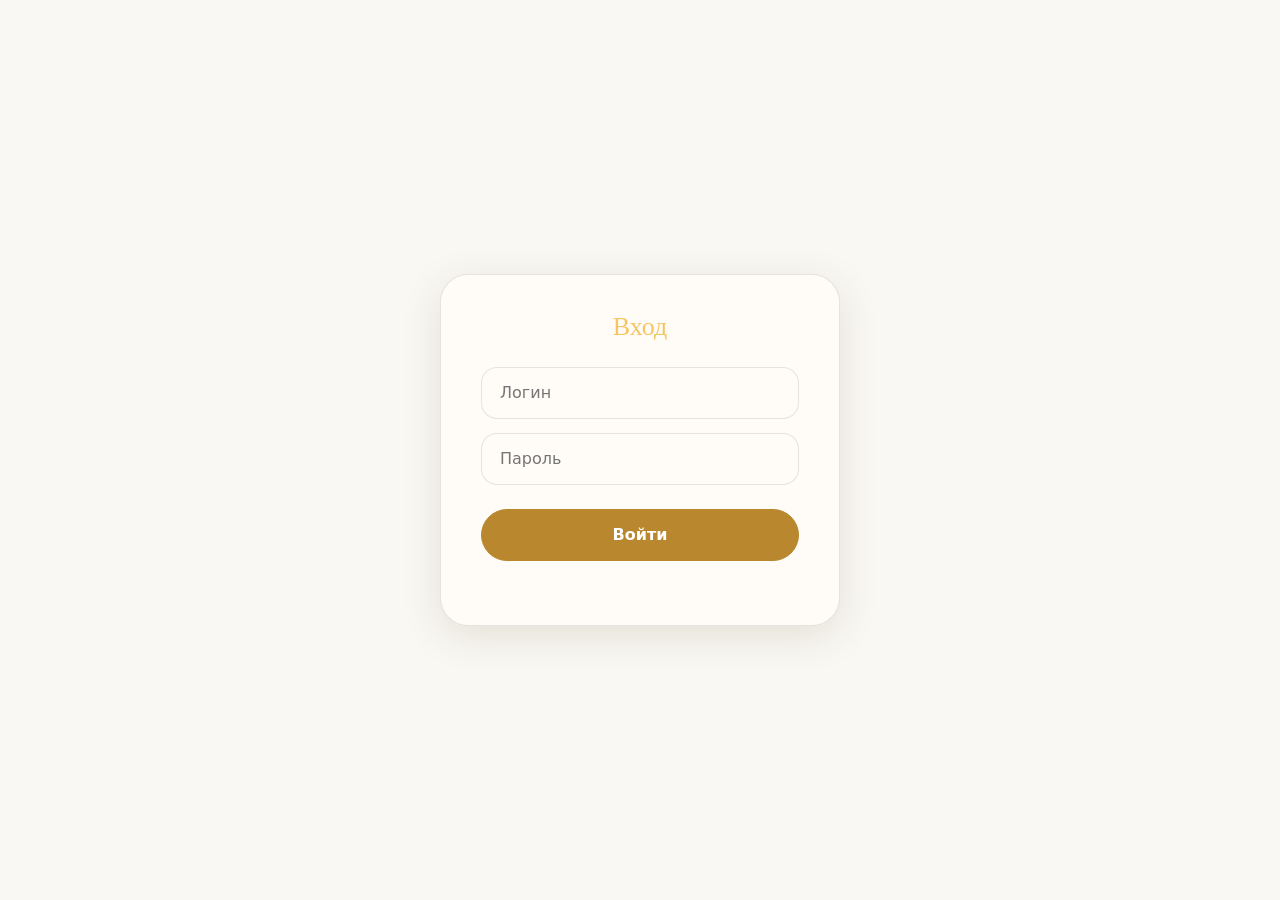
==== commit 21591e67: "Дом 2: показ переключателя объектов при загрузке, починены кавычки в строках входа Co-Authored-By: C" ====
--- a/house2/deploy/index.html
+++ b/house2/deploy/index.html
@@ -192,8 +192,8 @@
 Object.assign(I.ru,{f_arch:'Архив',matT:'Материалы',noMat:'Материалы не указаны',addMat:'Добавить',matPh:'Название материала',roMsg:'Только просмотр: без кода правки не сохраняются',syncErr:'Нет связи с сервером — правка не сохранена'});
 Object.assign(I.uz,{f_arch:'Arxiv',matT:'Materiallar',noMat:'Materiallar ko‘rsatilmagan',addMat:'Qo‘shish',matPh:'Material nomi',roMsg:'Faqat ko‘rish: tahrirlash kalitli havola orqali',syncErr:'Server bilan aloqa yo‘q — saqlanmadi'});
 Object.assign(I.uz,{byZone:'Hududlar bo‘yicha',team:'Ijrochilar',tasksN:'Vazifa',ready:'Tayyor',notSt:'Boshlanmagan',lateS:'Muddati o‘tgan',ofAll:'jamidan',tapEx:'bosing — vazifalarni ko‘rsataman',allEx:'Barcha ijrochilar'});
-Object.assign(I.ru,{loginTitle:’Вход’,loginBtn:’Войти’,loginError:’Неверный логин или пароль’,loginAttempts:’Слишком много попыток, подождите’,object:’Объект’,allObj:’Все объекты’,photos:’Фото’,addPhoto:’Добавить фото’,photoUploading:’Загрузка…’,photoPending:’На проверке’,photoApproved:’Принято’,photoRevision:’Доработать’,photoReview:’Оценить’});
-Object.assign(I.uz,{loginTitle:’Kirish’,loginBtn:’Kirish’,loginError:’Login yoki parol noto’g’ri’,loginAttempts:’Juda ko’p urinishlar, kuting’,object:’Obyekt’,allObj:’Barcha obyektlar’,photos:’Foto’,addPhoto:’Foto qo’shish’,photoUploading:’Yuklanmoqda…’,photoPending:’Tekshiruvda’,photoApproved:’Qabul qilindi’,photoRevision:’Qayta ishlash’,photoReview:’Baholash’});
+Object.assign(I.ru,{loginTitle:'Вход',loginBtn:'Войти',loginError:'Неверный логин или пароль',loginAttempts:'Слишком много попыток, подождите',object:'Объект',allObj:'Все объекты',photos:'Фото',addPhoto:'Добавить фото',photoUploading:'Загрузка…',photoPending:'На проверке',photoApproved:'Принято',photoRevision:'Доработать',photoReview:'Оценить'});
+Object.assign(I.uz,{loginTitle:'Kirish',loginBtn:'Kirish',loginError:'Login yoki parol noto’g’ri',loginAttempts:'Juda ko’p urinishlar, kuting',object:'Obyekt',allObj:'Barcha obyektlar',photos:'Foto',addPhoto:'Foto qo’shish',photoUploading:'Yuklanmoqda…',photoPending:'Tekshiruvda',photoApproved:'Qabul qilindi',photoRevision:'Qayta ishlash',photoReview:'Baholash'});
 let L=(()=>{try{return localStorage.getItem('lang')}catch(e){}})()||'ru',fl={},kf='',cur=null,curObj=null,sessionUser=null,sessionRole=null;
 const OBJECTS=['Дом 2','Сколково','Переделкино-2','Переделкино-3'];
 const OBJ_PREFIX={'Дом 2':'D2-','Сколково':'SK-','Переделкино-2':'P2-','Переделкино-3':'P3-'};
@@ -316,7 +316,7 @@
 }
 $('objSwitch').onclick=e=>{const b=e.target.closest('[data-obj]');if(b)setCurrentObject(b.dataset.obj)};
 try{curObj=localStorage.getItem('curObj')||null}catch(_){}
-if(curObj&&!OBJECTS.includes(curObj))curObj=null;
+if(curObj&&!OBJECTS.includes(curObj))curObj=null;renderObjSwitch();
 function applyState(st){if(!st||typeof st!=='object')return;online=true;
  ed=st.ed&&typeof st.ed==='object'?st.ed:{};bought=st.bought&&typeof st.bought==='object'?st.bought:{};
  photos=st.photos&&typeof st.photos==='object'?st.photos:{};
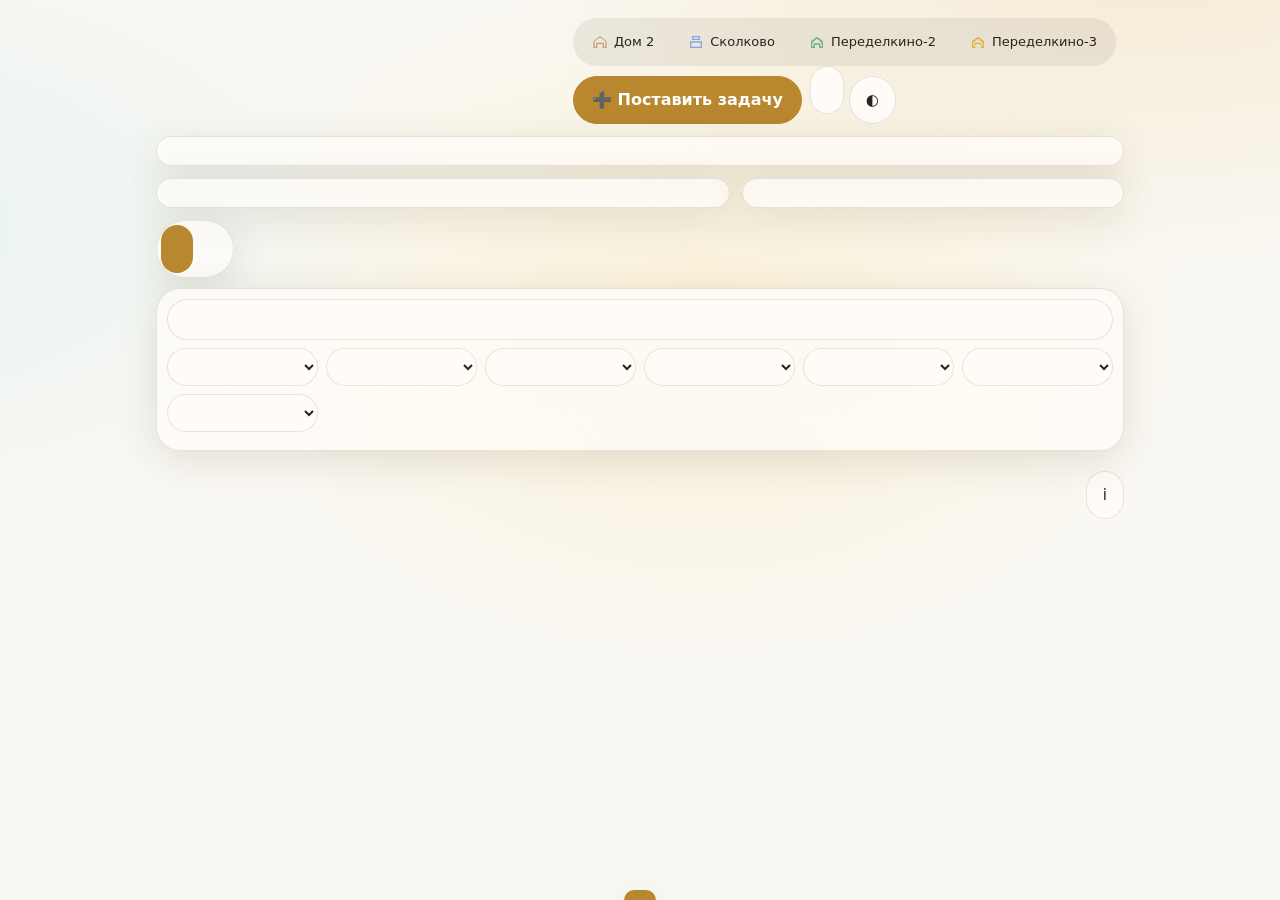
==== commit f04f1611: "B33: роли Дома 2 проверены на api-test (выкладка ждёт да), отчёт Co-Authored-By: Claude Opus 5.5 <no" ====
--- a/house2/deploy/index.html
+++ b/house2/deploy/index.html
@@ -187,7 +187,7 @@
 uz:{title:'Ishlar jurnali — Uy 2',f_mine:'Meniki',print:'Chop etish',all:'Hammasi',list:'Vazifalar',supply:'Ta’minot',search:'Vazifa, material, ijrochi bo‘yicha qidirish…',exec:'Ijrochi',zone:'Hudud',status:'Holat',mat:'Materiallar',sort:'Saralash',sId:'Raqam bo‘yicha',sDl:'Muddat bo‘yicha',sPr:'Ustuvorlik bo‘yicha',sSt:'Holat bo‘yicha',total:'Jami vazifalar',buy:'Xarid kerak',q:'Savol bor',late:'Muddati o‘tgan',noDl:'Muddatsiz',f_buy:'xarid kerak',f_q:'savol bor',f_late:'muddati o‘tgan',deadline:'Muddat',prio:'Ustuvorlik',set:'Qo‘yilgan sana',resp:'Mas’ul',type:'Ish turi',cat:'Toifa',purch:'Xarid',comm:'Izoh',none:'ko‘rsatilmagan',bought:'sotib olingan',item:'Nima sotib olish kerak',forTasks:'Vazifalar',pend:'Ilyaning tuzatishi jadvalga hali kiritilmagan',sn:'«Sotib olingan» belgisi faqat shu brauzerda saqlanadi.',foot:'Ma’lumotlar — 30.09.2026 holatidagi reyestr nusxasi. Bu saytdagi tuzatishlar faqat brauzerda saqlanadi; Google-jadvalga yozish Ilya alohida qarori bilan yoqiladi.',high:'Yuqori',mid:'O‘rta',low:'Past',shown:'Ko‘rsatilgan',ofN:'dan',noBuy:'Xaridlar yo‘q',inwork:'Jarayonda',done:'Tayyor',copy:'Ro‘yxatni nusxalash',copied:'Nusxalandi',doneN:'bajarilgan',forT:'uchun',
  stNew:'Yangi',stDone:'Bajarildi',markDone:'Bajarildi',edit:'Tahrirlash',editT:'Vazifa',save:'Saqlash',cancel:'Bekor qilish',resetAll:'Tuzatishlarni bekor qilish',resetQ:'Vazifani reyestr ma’lumotlariga qaytarish?',orig:'reyestrdagidek',edited:'o‘zgartirilgan',undo:'Qaytarish',doneMsg:'bajarilgan deb belgilandi',saved:'O‘zgarishlar saqlandi',highN:'Yuqori ustuvorlik',taskF:'Vazifa',floor:'Qavat / hudud',room:'Xona',gm:'Xayrli tong',gd:'Xayrli kun',ge:'Xayrli kech',reset:'Tuzatishlar bekor qilindi'}};
 // Значения поля «Статус/материалы» на узбекском — только из листа переводов; остальные поля (имена, ID, числа, единицы) не переводятся.
-const T=window.TASKS;
+const ALL=window.TASKS;let T=ALL;function scopeT(){T=ALL.filter(x=>!curObj||x.object===curObj)}
 Object.assign(I.ru,{byZone:'Прогресс по зонам',team:'Исполнители',tasksN:'Задач',ready:'Готово',notSt:'Не начато',lateS:'Просрочка',ofAll:'от всех',tapEx:'нажмите — покажу задачи',allEx:'Все исполнители'});
 Object.assign(I.ru,{f_arch:'Архив',matT:'Материалы',noMat:'Материалы не указаны',addMat:'Добавить',matPh:'Название материала',roMsg:'Только просмотр: без кода правки не сохраняются',syncErr:'Нет связи с сервером — правка не сохранена'});
 Object.assign(I.uz,{f_arch:'Arxiv',matT:'Materiallar',noMat:'Materiallar ko‘rsatilmagan',addMat:'Qo‘shish',matPh:'Material nomi',roMsg:'Faqat ko‘rish: tahrirlash kalitli havola orqali',syncErr:'Server bilan aloqa yo‘q — saqlanmadi'});
@@ -201,7 +201,7 @@
 const S=(k,d)=>{try{return JSON.parse(localStorage.getItem(k))??d}catch(e){return d}};
 let ed=S('ed',{}),bought=S('bought',{});
 // Задачи, созданные на сайте (голос/текст), хранятся в localStorage 'nt'
-const NT=S('nt',[]);NT.forEach(x=>{x.uz=x.uz||{};if(!T.some(y=>y.task_id===x.task_id))T.push(x)});
+const NT=S('nt',[]);NT.forEach(x=>{x.uz=x.uz||{};if(!ALL.some(y=>y.task_id===x.task_id))ALL.push(x)});
 const saveNT=()=>{try{localStorage.setItem('nt',JSON.stringify(NT))}catch(_){}};
 // Общие правки: сервер api.php (GET — все видят, POST — нужна сессия или старый WRITE_KEY)
 const API='api.php';
@@ -308,7 +308,7 @@
   'Переделкино-2':'<svg viewBox="0 0 24 24"><path d="M3 11l9-7 9 7v10h-6v-5H9v5H3V11zm2 1.7V19h2v-5h10v5h2v-6.3l-7-5.4-7 5.4z"/></svg>',
   'Переделкино-3':'<svg viewBox="0 0 24 24"><path d="M3 11l9-7 9 7v10h-5v-6h-8v6H3V11zm2 1.7V19h2v-6h10v6h2v-6.3l-7-5.4-7 5.4z"/></svg>'
 };
-function setCurrentObject(obj){curObj=obj;try{localStorage.setItem('curObj',obj||'')}catch(_){}renderObjSwitch();refresh();}
+function setCurrentObject(obj){curObj=obj;try{localStorage.setItem('curObj',obj||'')}catch(_){}renderObjSwitch();ui();}
 function renderObjSwitch(){
   const sel=curObj||'';
   $('objSwitch').innerHTML=OBJECTS.map(o=>'<button data-obj="'+o.replace(/"/g,'&quot;')+'" class="'+(sel===o?'on':'')+'">'+(OBJ_ICONS[o]||'')+o+'</button>').join('');
@@ -316,11 +316,11 @@
 }
 $('objSwitch').onclick=e=>{const b=e.target.closest('[data-obj]');if(b)setCurrentObject(b.dataset.obj)};
 try{curObj=localStorage.getItem('curObj')||null}catch(_){}
-if(curObj&&!OBJECTS.includes(curObj))curObj=null;renderObjSwitch();
+if(curObj&&!OBJECTS.includes(curObj))curObj=null;renderObjSwitch();scopeT();
 function applyState(st){if(!st||typeof st!=='object')return;online=true;
  ed=st.ed&&typeof st.ed==='object'?st.ed:{};bought=st.bought&&typeof st.bought==='object'?st.bought:{};
  photos=st.photos&&typeof st.photos==='object'?st.photos:{};
- (st.nt||[]).forEach(x=>{if(!T.some(y=>y.task_id===x.task_id)){x.uz={};x.pending=false;T.push(x)}});
+ (st.nt||[]).forEach(x=>{if(!ALL.some(y=>y.task_id===x.task_id)){x.uz={};x.pending=false;T.push(x)}});
  save();try{localStorage.setItem('bought',JSON.stringify(bought))}catch(_){}}
 async function pull(){if(location.protocol==='file:')return;try{const r=await fetch(API,{cache:'no-store'});if(!r.ok)return;const st=await r.json(),le=ed,lb=bought;applyState(st);
   // первый запуск: сервер пуст, а в этом браузере уже есть правки — переносим их на сервер
@@ -422,13 +422,13 @@
 function bars(f){const v=ZN().map(k=>T.filter(x=>(get(x,'floor_zone')||'—')===k&&f(x)).length),m=Math.max(1,...v);
  return '<span class="sp" aria-hidden="true">'+v.map(n=>'<i style="height:'+Math.max(10,Math.round(100*n/m))+'%"'+(n?'':' class="z0"')+'></i>').join('')+'</span>'}
 const lgd=()=>[['gd','stDone'],['gw','inwork'],['gn','stNew']].map(([c,k])=>'<span><i class="dot '+c+'"></i>'+esc(t(k))+'</span>').join('');
-function renderSum(){const N=T.length,n=f=>T.filter(f).length,dn=n(isDn),iw=n(KF.inw),nw=N-dn-iw,p=Math.round(100*dn/N);
+function renderSum(){const N=T.length,n=f=>T.filter(f).length,dn=n(isDn),iw=n(KF.inw),nw=N-dn-iw,p=Math.round(100*dn/Math.max(1,N));
  const lg=[['gd',t('stDone'),dn],['gw',t('inwork'),iw],['gn',t('stNew'),nw]].map(([c,l,v])=>'<li><i class="dot '+c+'"></i>'+esc(l)+'<b>'+v+'</b></li>').join('');
  const tiles=[['',t('total'),()=>true],['inw',t('inwork'),KF.inw],['hi',t('highN'),KF.hi],['buy',t('buy'),buy],['late',t('late'),late],['q',t('q'),isQ]];
  const tasks=T.slice().sort((a,b)=>a.task_id.localeCompare(b.task_id,undefined,{numeric:true}));
  const windows=tasks.slice(0,15).map(x=>'<rect x="0" y="0" width="12" height="10" rx="2" fill="'+(isDn(x)?'var(--y)':'var(--chip)')+'"/>').join('');
  $('sum').innerHTML='<div class="gauge"><svg viewBox="0 0 120 90" aria-hidden="true"><g transform="translate(30,20)"><path d="M30 0L60 20V60H0V20L30 0z" fill="var(--solid)" stroke="var(--bd)" stroke-width="2"/><g class="house-windows">'+tasks.slice(0,15).map((x,i)=>'<g transform="translate('+(8+(i%3)*18)+','+(28+Math.floor(i/3)*14)+')"><rect width="12" height="10" rx="2" fill="'+(isDn(x)?'var(--y)':'var(--chip)')+'"/></g>').join('')+'</g></g></svg><b>'+p+'%</b><span>'+t('doneN')+': '+dn+' '+t('ofN')+' '+N+'</span><ul class="glg">'+lg+'</ul></div>'
- +'<div class="tiles">'+tiles.map(([k,l,f])=>{const v=n(f);return '<button type="button" class="kpi'+(kf===k?' on':'')+'" data-k="'+k+'" aria-pressed="'+(kf===k)+'"><span class="kh">'+esc(l)+(k?'<em class="bdg">'+Math.round(100*v/N)+'%</em>':'')+'</span><b>'+v+'</b>'+bars(f)+'</button>'}).join('')+'</div>';
+ +'<div class="tiles">'+tiles.map(([k,l,f])=>{const v=n(f);return '<button type="button" class="kpi'+(kf===k?' on':'')+'" data-k="'+k+'" aria-pressed="'+(kf===k)+'"><span class="kh">'+esc(l)+(k?'<em class="bdg">'+Math.round(100*v/Math.max(1,N))+'%</em>':'')+'</span><b>'+v+'</b>'+bars(f)+'</button>'}).join('')+'</div>';
  renderProg();renderTeam()}
 function renderProg(){const id=(p,r)=>p.task_id.localeCompare(r.task_id,undefined,{numeric:true});
  $('prog').innerHTML='<div class="ph"><b>'+t('byZone')+'</b><span>'+T.filter(isDn).length+' / '+T.length+'</span></div><div class="segs">'+ZN().map(k=>{const a=T.filter(x=>(get(x,'floor_zone')||'—')===k).sort(id),d=a.filter(isDn).length;
@@ -454,7 +454,8 @@
  opts($('fm'),t('mat'),uniq('materials_status'))}
 function greet(){const d=new Date(),h=d.getHours();let ds;try{ds=d.toLocaleDateString(L==='uz'?'uz-UZ':'ru-RU',{weekday:'long',day:'numeric',month:'long'})}catch(e){ds=today}
  $('hi').innerHTML='<b>'+t(h<12?'gm':h<18?'gd':'ge')+'</b>'+esc(ds)}
-function ui(){document.documentElement.lang=L;document.title=t('title');const h1=$('h1');h1.innerHTML=(OBJ_ICONS[curObj]||'')+esc(t('title'));h1.setAttribute('data-obj',curObj||'');$('lang').textContent=L==='ru'?'UZ':'RU';greet();
+function titleFor(){return t('title').replace(/Дом 2|Uy 2/,curObj||'Дом 2')}
+function ui(){scopeT();document.documentElement.lang=L;document.title=titleFor();const h1=$('h1');h1.innerHTML=(OBJ_ICONS[curObj]||'')+esc(titleFor());h1.setAttribute('data-obj',curObj||'');$('lang').textContent=L==='ru'?'UZ':'RU';greet();
  $('t1').textContent=t('list');$('t2').textContent=t('supply');$('q').placeholder=t('search');$('sn').textContent=t('sn');$('cp').textContent=t('copy');$('foot').textContent=t('foot');
  $('ms').textContent=t('save');$('mc').textContent=t('cancel');
  // Роли: скрыть кнопки по правам
@@ -463,7 +464,7 @@
  const sv=$('so').value||'id';$('so').innerHTML=[['id','sId'],['dl','sDl'],['pr','sPr'],['st','sSt']].map(a=>'<option value="'+a[0]+'">'+t('sort')+': '+t(a[1])+'</option>').join('');$('so').value=sv;
  chips();renderSum();renderList();renderBuy()}
 // Перерисовка без потери раскрытых карточек и позиции прокрутки.
-function refresh(){const open=[...document.querySelectorAll('#list details[open]')].map(d=>d.dataset.id),y=scrollY;
+function refresh(){scopeT();const open=[...document.querySelectorAll('#list details[open]')].map(d=>d.dataset.id),y=scrollY;
  fillOpts();renderSum();renderList();renderBuy();
  document.querySelectorAll('#list details').forEach(d=>{if(open.includes(d.dataset.id))d.open=true});scrollTo(0,y)}
 let tt;function toast(m,undo){const el=$('toast');el.innerHTML='<span>'+esc(m)+'</span>'+(undo?'<button type="button" id="tu">'+t('undo')+'</button>':'');
@@ -628,10 +629,10 @@
  const g=id=>$(id).value.trim(),ms=g('ap_mats').split('\n').map(x=>x.trim().replace(/[|]/g,' ')).filter(Boolean);
  const obj=curObj||'Дом 2';
  const prefix=OBJ_PREFIX[obj]||'D2-';
- const maxNum=Math.max(0,...T.filter(x=>x.task_id&&x.task_id.startsWith(prefix)).map(x=>+(/(\d+)$/.exec(x.task_id)||[0,0])[1]));
+ const maxNum=Math.max(0,...ALL.filter(x=>x.task_id&&x.task_id.startsWith(prefix)).map(x=>+(/(\d+)$/.exec(x.task_id)||[0,0])[1]));
  const nextId=prefix+String(maxNum+1).padStart(3,'0');
  const newTask={task_id:nextId,object:obj,floor_zone:g('ap_zone'),room:g('ap_room'),category:g('ap_category'),task:g('ap_task')||txt,task_type:'',responsible:g('ap_executor'),executor:g('ap_executor'),materials_status:'',purchase_required:'False',purchase_item_or_action:'',status:'Новая',priority:g('ap_priority'),deadline:okDate(g('ap_deadline')),comment:'Голос: '+txt.slice(0,500),mats:ms.length?ms.map(m=>m+'|'+MS[0]).join('\n'):'',pending:false,uz:{}};
- T.push(newTask);if(online)push({nt:[newTask]});else{NT.push(newTask);saveNT()}refresh();$('newTaskDlg').close();$('taskInput').value='';$('voiceStatus').textContent='';ntReset();toast('Задача '+nextId+' создана')};
+ ALL.push(newTask);scopeT();if(online)push({nt:[newTask]});else{NT.push(newTask);saveNT()}refresh();$('newTaskDlg').close();$('taskInput').value='';$('voiceStatus').textContent='';ntReset();toast('Задача '+nextId+' создана')};
 $('newTaskDlg').addEventListener('close',ntReset);
 
 // ---- Обработчики фото ----
